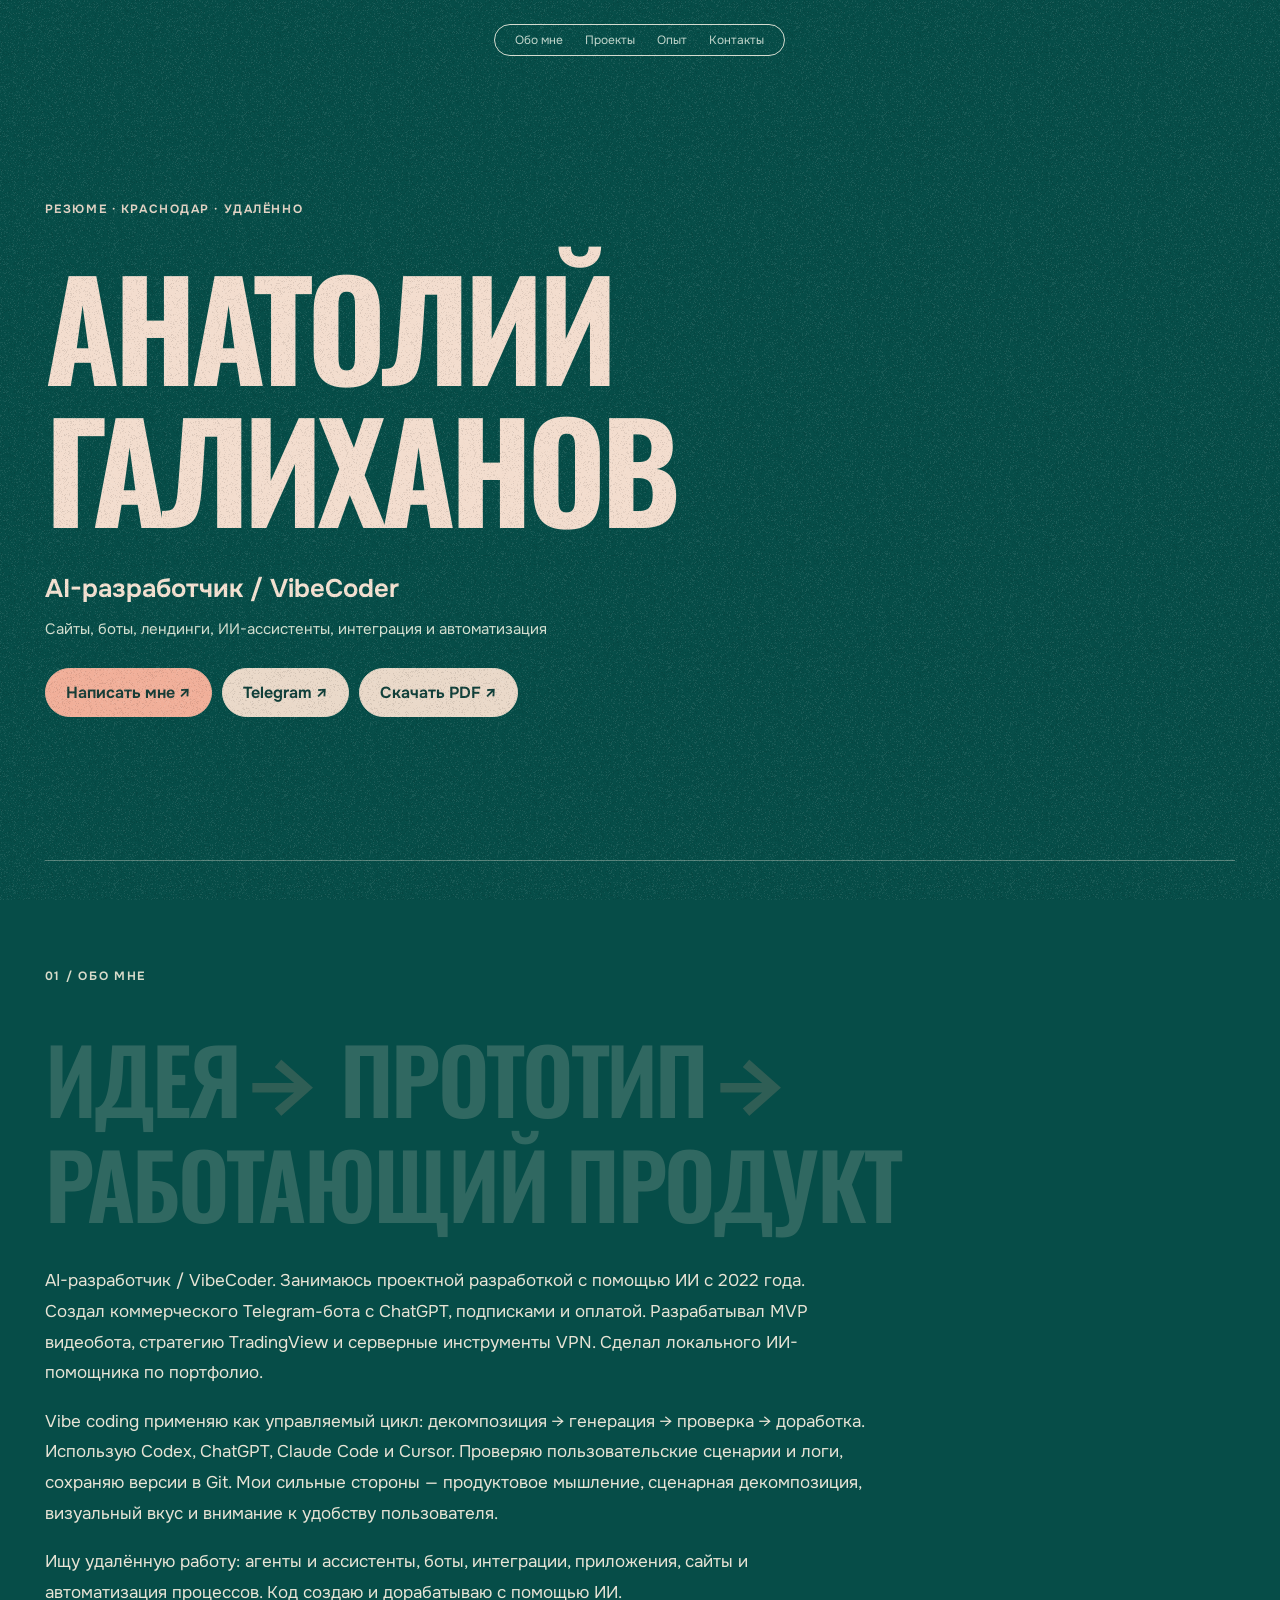
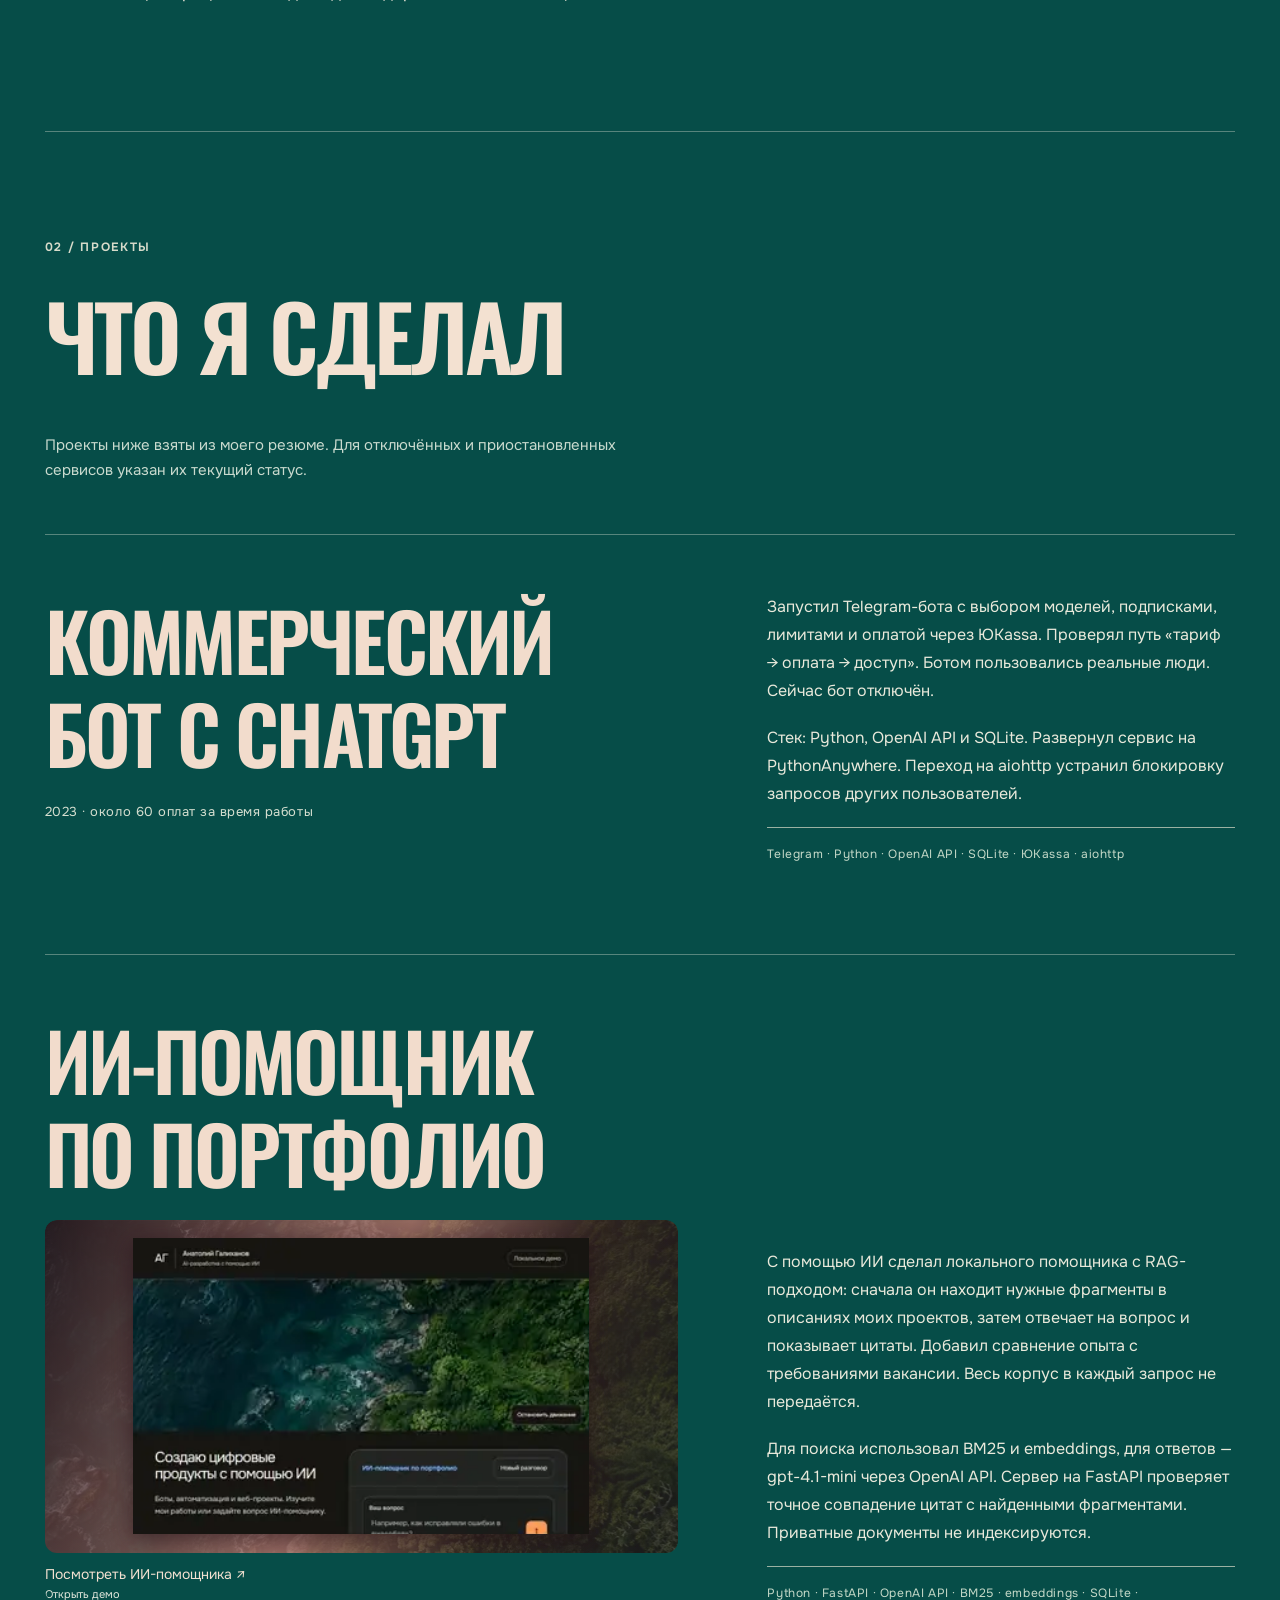
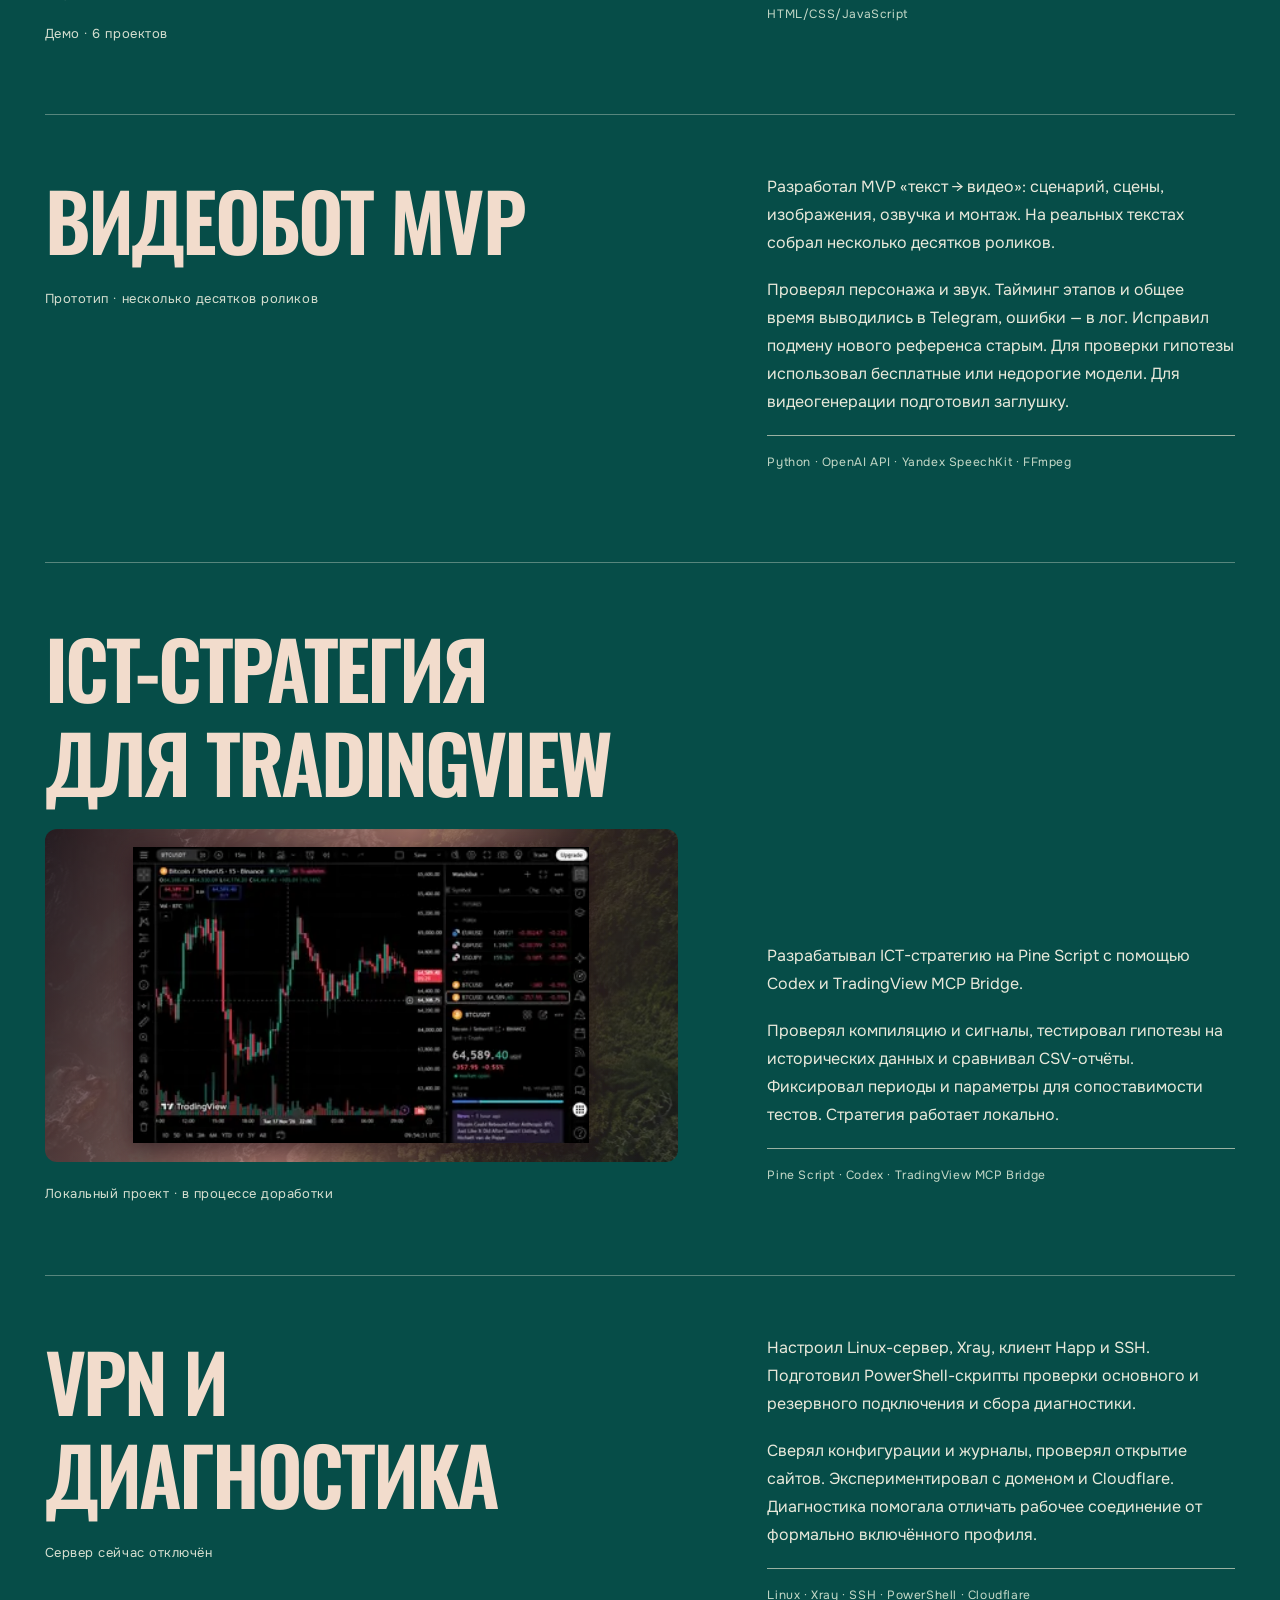
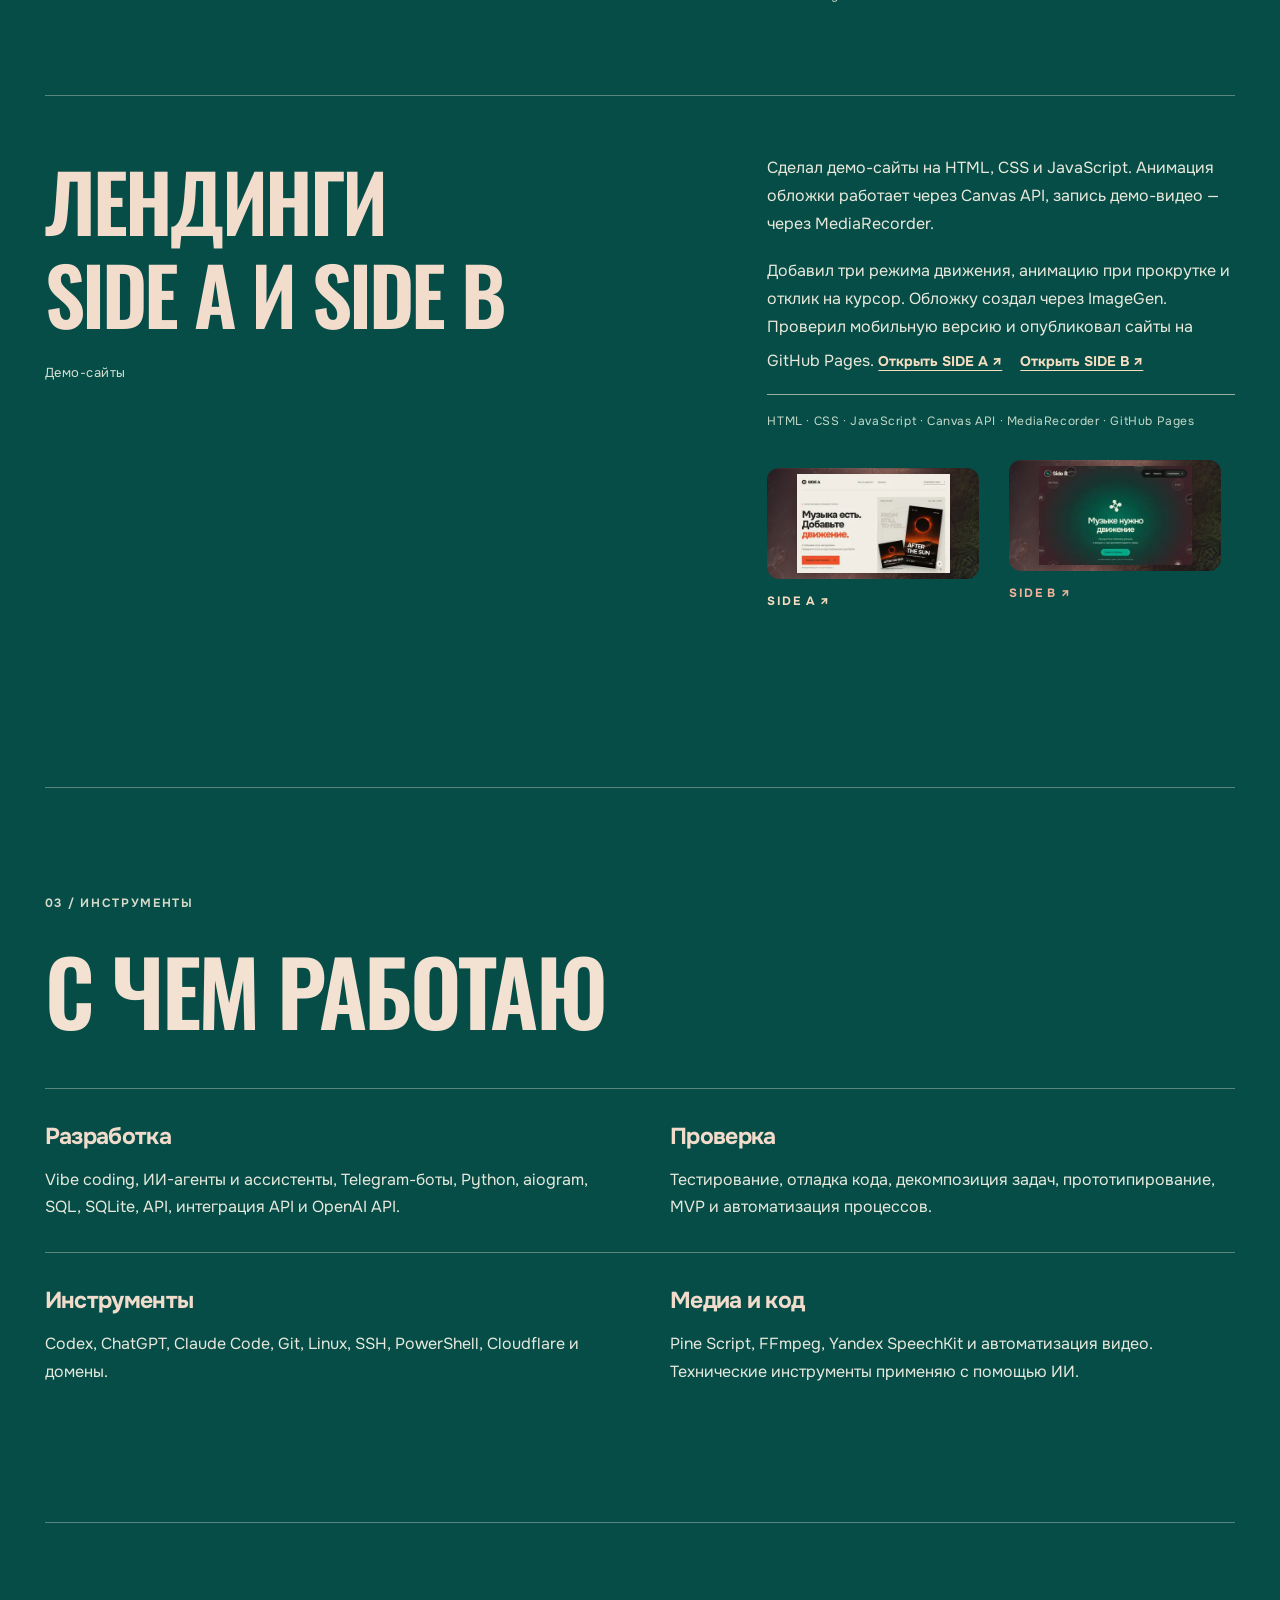
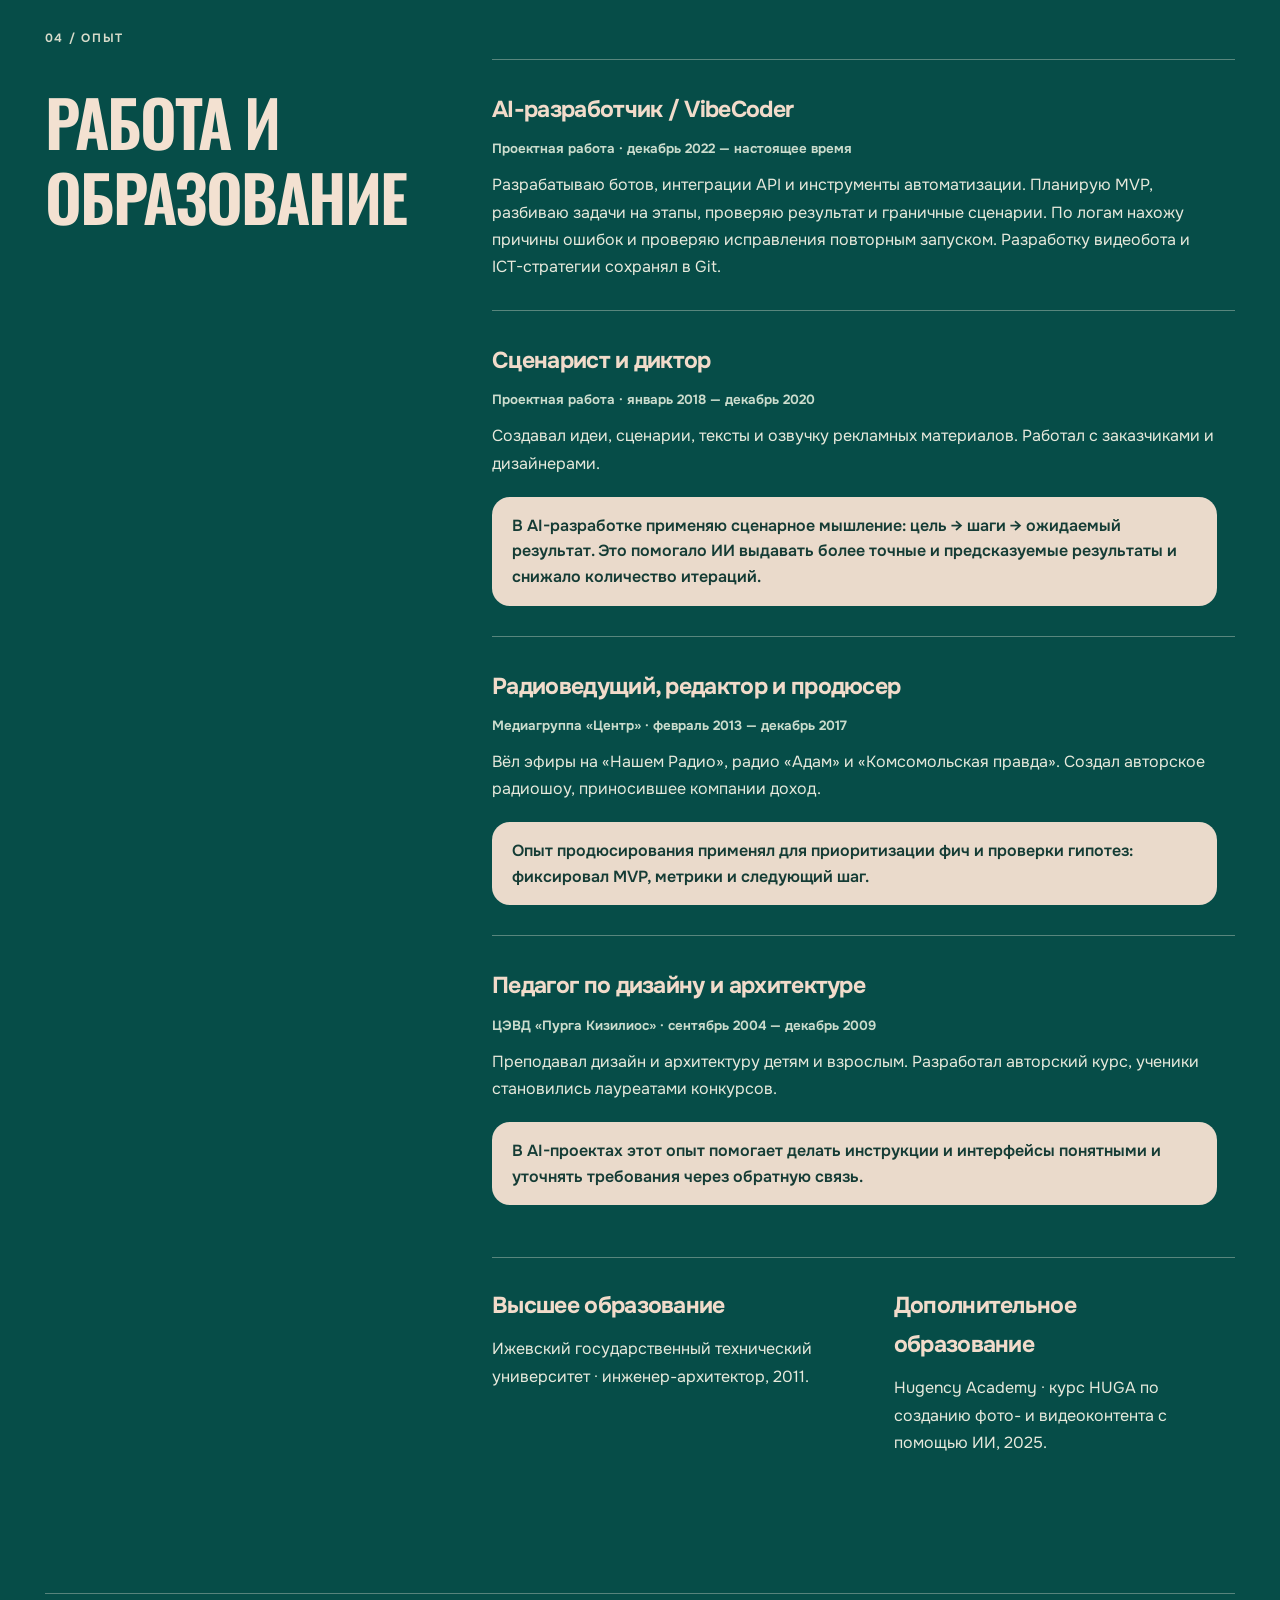
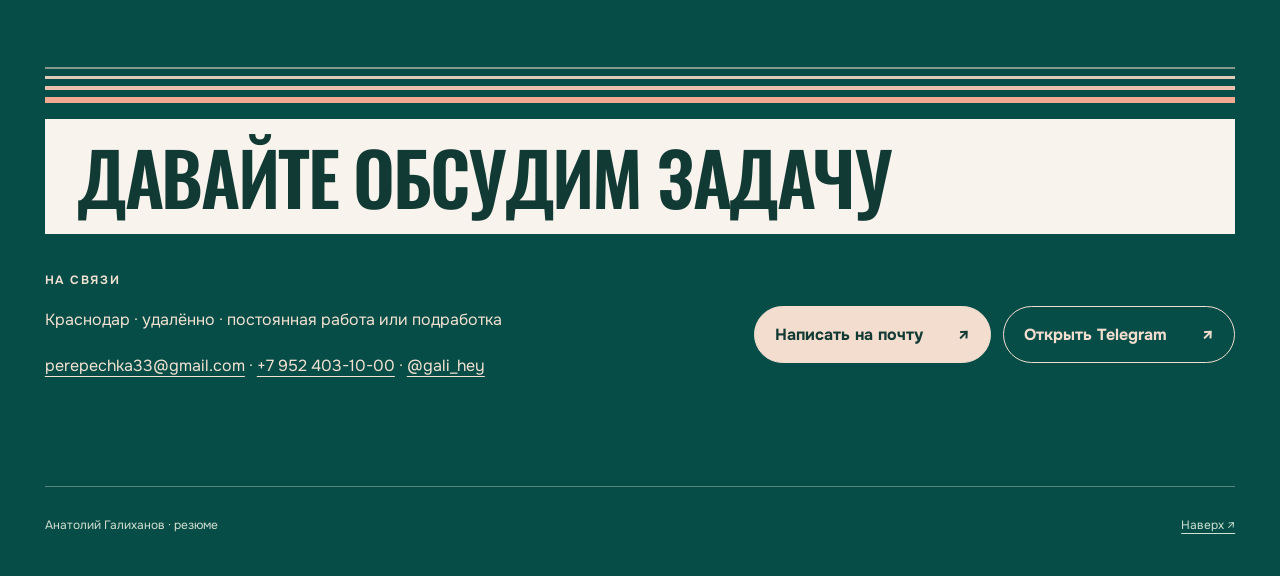
==== resume/index.html @ f6a8e9dd "Add the BTC/USDT TradingView preview to the resume" ====
<!doctype html>
<html lang="ru"><head><meta charset="utf-8"><meta name="viewport" content="width=device-width,initial-scale=1"><meta name="theme-color" content="#064d48"><meta name="description" content="Анатолий Галиханов — AI-разработчик и VibeCoder. Проекты, инструменты и опыт."><title>Анатолий Галиханов · AI-разработчик / VibeCoder</title><style>
@media screen{html{background:#064d48}}
@media screen and (min-width:701px) and (prefers-reduced-motion:no-preference){
 html[data-signature-pending] .hero .eyebrow{visibility:hidden}
}
</style>
<script>
(function(){
 const root=document.documentElement;
 if(matchMedia('(max-width:700px)').matches){
  if(!location.hash)root.dataset.heroIntro='waiting';
 }else root.setAttribute('data-signature-pending','');
 window.setTimeout(function(){
  if(root.dataset.heroIntro==='waiting')delete root.dataset.heroIntro;
  root.removeAttribute('data-signature-pending');
 },4000);
})();
</script>
<link rel="preload" href="assets/oswald-cyrillic.woff2" as="font" type="font/woff2" crossorigin>
<link rel="preload" href="assets/oswald-latin.woff2" as="font" type="font/woff2" crossorigin>
<style>@font-face{font-family:Onest;src:url('[data-uri]') format('truetype');font-weight:100 900;font-display:swap}
:root{--paper:#f5f2eb;--ink:#242823;--muted:#626960;--line:#d8dcd0;--green:#1b7356;--orange:#db4a29}
*{box-sizing:border-box}html{scroll-behavior:smooth;scroll-padding-top:28px}body{margin:0;color:var(--ink);background:var(--paper);font-family:Onest,Arial,sans-serif;font-size:17px;line-height:1.75;-webkit-font-smoothing:antialiased}a{color:var(--green);text-decoration-thickness:1px;text-underline-offset:4px}a:hover{text-decoration-thickness:2px}a:focus-visible,summary:focus-visible{outline:3px solid var(--orange);outline-offset:5px}::selection{background:#c7e5cb}.wrap{width:min(1120px,calc(100% - 80px));margin-inline:auto}.topbar{display:flex;align-items:center;justify-content:space-between;gap:24px;padding-block:25px;border-bottom:1px solid var(--line);font-size:13px}.topbar>a{font-weight:750;color:var(--ink);text-decoration:none}.topbar nav{display:flex;flex-wrap:wrap;gap:12px 24px}.topbar nav a{color:var(--muted);text-decoration:none}.topbar nav a:hover{color:var(--green)}.hero{padding-block:55px 32px}.eyebrow{font-size:12px;letter-spacing:1.3px;text-transform:uppercase;font-weight:650;color:var(--green);margin:0 0 15px}.hero h1{font-size:clamp(40px,5.5vw,68px);line-height:1.08;letter-spacing:-3px;margin:0 0 22px;font-weight:750}.hero .intro{font-size:20px;line-height:1.55;max-width:700px;margin:0 0 12px}.role{color:var(--muted);font-size:14px;margin:0}.section{padding-block:48px;border-top:1px solid var(--line)}.section-title{font-size:32px;line-height:1.2;letter-spacing:-1.1px;margin:0 0 25px;font-weight:700}.section-index{display:block;color:var(--green);letter-spacing:1.5px;font-size:11px;font-weight:650;margin-bottom:11px}.landing-section{padding-top:10px;border:0}.landing-section>.section-title{font-size:21px;margin-bottom:18px;letter-spacing:-.4px}.landing-grid{display:grid;grid-template-columns:1fr 1fr;gap:24px}.landing-card{display:block;overflow:hidden;border:1px solid #d6d7ce;border-radius:18px;background:#eee9dd;color:var(--ink);text-decoration:none;transition:transform .2s,box-shadow .2s}.landing-card:hover{transform:translateY(-4px);box-shadow:0 12px 30px #17271b12;text-decoration:none}.landing-card .card-copy{padding:26px 28px 23px}.card-tag{display:block;font-size:11px;letter-spacing:1.5px;font-weight:650;color:#984128;margin-bottom:12px}.landing-card h3{display:flex;align-items:center;justify-content:space-between;gap:12px;font-size:30px;line-height:1.25;letter-spacing:-1px;margin:0 0 12px;font-weight:750}.card-name{text-decoration:underline;text-decoration-color:#c3b3a4;text-decoration-thickness:1px;text-underline-offset:7px}.open-icon{display:grid;place-items:center;border-radius:50%;background:var(--orange);color:#fff;width:42px;height:42px;flex-shrink:0}.open-icon svg{width:21px;height:21px}.landing-card p{font-size:14px;line-height:1.6;margin:0;color:#5e625b}.landing-card img{display:block;width:100%;height:auto;aspect-ratio:16/10;object-fit:cover;object-position:center 30%;border-top:1px solid #0000000f}.landing-card.b{background:#15221c;color:#f2f1df;border-color:#304437}.landing-card.b .card-tag{color:#60d7b4}.landing-card.b p{color:#bcc9b6}.landing-card.b .open-icon{color:#102019;background:#53d6b1}.landing-card.b .card-name{text-decoration-color:#526855}.story-note{max-width:790px;margin-top:30px}.story-note p{margin:0 0 14px}.demo-note{border-left:3px solid #83aa89;padding:2px 0 2px 20px;color:var(--muted);font-size:15px}.reading{max-width:790px}.reading p{margin:0 0 18px}.research-intro{max-width:850px}.research-intro p:last-child{font-size:14px;color:var(--muted)}.app{display:grid;grid-template-columns:230px minmax(0,1fr);gap:50px;padding-top:34px;margin-top:35px;border-top:1px solid var(--line)}.app-heading{position:relative}.app-heading h3{font-size:27px;line-height:1.25;letter-spacing:-.8px;margin:0 0 12px;font-weight:700;overflow-wrap:anywhere}.rank{font-size:12px;line-height:1.6;color:var(--green);margin:0}.app-body p{margin:0 0 19px}.app-body p:has(>strong:only-child){margin-top:26px;margin-bottom:6px;font-size:14px;font-weight:650}.app-body p:first-child{margin-top:0}.app-body strong{font-weight:650}.app-body a{font-size:14px}.idea{padding:34px 38px;background:#e4eddf;border:1px solid #cfdcc8;border-radius:16px}.idea p:last-child{margin-bottom:0}.about-layout{display:grid;grid-template-columns:230px minmax(0,1fr);gap:50px}.about-label{font-size:13px;color:var(--muted);max-width:170px;margin:0}.tools-intro{max-width:790px}.tools-intro p{margin-top:0}.prompt-list{margin-top:28px;max-width:900px}.prompt-list details{border-bottom:1px solid var(--line)}.prompt-list details:first-child{border-top:1px solid var(--line)}summary{cursor:pointer;padding:20px 34px 20px 0;list-style:none;position:relative;font-weight:650;font-size:17px;line-height:1.5}summary::-webkit-details-marker{display:none}summary:after{content:'+';position:absolute;right:2px;top:16px;font-size:27px;font-weight:400}.prompt-list details[open] summary:after{content:'−'}.prompt-content{padding-bottom:25px;max-width:800px;font-size:15px}.prompt-content p{margin-top:0}.prompt-content blockquote{margin:15px 0;border-left:3px solid #84ab90;padding:4px 0 4px 20px;color:#485947}.prompt-content pre{font-family:Consolas,monospace;font-size:13px;line-height:1.7;background:#eaece5;padding:20px;white-space:pre-wrap;overflow-wrap:anywhere;border-radius:8px}.prompt-content a{overflow-wrap:anywhere}.footer{padding-block:28px 40px;border-top:1px solid var(--line);display:flex;justify-content:space-between;gap:20px;font-size:12px;color:var(--muted)}.footer p{margin:0}.skip{position:absolute;left:15px;top:10px;transform:translateY(-200%);background:var(--ink);color:#fff;padding:10px;z-index:5}.skip:focus{transform:none}
@media(max-width:850px){.wrap{width:calc(100% - 48px)}.app,.about-layout{grid-template-columns:180px minmax(0,1fr);gap:28px}.landing-card .card-copy{padding:23px 22px}.landing-card h3{font-size:25px}.open-icon{width:36px;height:36px}.hero{padding-top:38px}}
@media(max-width:620px){body{font-size:16px;line-height:1.75}.wrap{width:calc(100% - 40px)}.topbar{display:block;padding-block:19px}.topbar nav{margin-top:12px;gap:8px 18px;font-size:12px}.hero{padding-block:32px 24px}.hero h1{font-size:40px;letter-spacing:-1.8px;margin-bottom:19px}.hero .intro{font-size:18px;line-height:1.55}.role{font-size:12px}.eyebrow{font-size:10px;letter-spacing:1px}.landing-grid{grid-template-columns:1fr;gap:20px}.landing-card .card-copy{padding:23px 20px}.landing-card h3{font-size:26px}.landing-card img{aspect-ratio:16/9}.section{padding-block:36px}.landing-section{padding-top:0}.section-title{font-size:28px;letter-spacing:-.8px}.landing-section>.section-title{font-size:20px}.story-note{margin-top:25px}.demo-note{font-size:14px;padding-left:16px}.app{display:block;padding-top:27px;margin-top:28px}.app-heading h3{font-size:26px;margin-bottom:8px}.app-heading{margin-bottom:22px}.rank{font-size:12px}.app-body p:has(>strong:only-child){font-size:14px}.app-body a{font-size:14px}.about-layout{display:block}.about-label{margin-bottom:20px;max-width:none}.idea{padding:27px 22px;border-radius:12px}.idea .section-title{font-size:26px}.prompt-content{font-size:14px}.prompt-content pre{padding:16px;font-size:12px}.footer{display:block;font-size:11px}.footer p{margin-bottom:10px}}
@media(prefers-reduced-motion:reduce){html{scroll-behavior:auto}.landing-card{transition:none}.landing-card:hover{transform:none}}
.quick-links{display:none}
@media(max-width:620px){.quick-links{display:grid;grid-template-columns:1fr 1fr;gap:10px;margin-top:23px}.quick-links a{display:flex;align-items:center;justify-content:center;gap:7px;min-height:48px;padding:12px 9px;border-radius:7px;background:#ebe2d5;color:#753e28;font-size:12.5px;font-weight:700;text-decoration:none;white-space:nowrap}.quick-links a:last-child{background:#193e2d;color:#f3f2e4}.quick-links svg{width:12px;height:12px;flex-shrink:0}.landing-card h3{font-size:clamp(20px,6.6vw,26px)}}
@media print{body{background:#fff;font-size:11pt}.wrap{width:100%;max-width:none}.topbar nav,.skip,.quick-links{display:none}.hero{padding-top:25px}.hero h1{font-size:34pt}.landing-card{break-inside:avoid}.landing-card img{max-height:200px}.section{padding-block:25px}.app{display:block}.app-heading{margin-bottom:20px}.app,.reading p{orphans:3;widows:3}.footer{padding-bottom:0}a{color:inherit}.prompt-list details{display:block}}
</style><style>
html{scroll-behavior:smooth}.resume-contact{display:flex;flex-wrap:wrap;gap:10px;margin-top:28px}.resume-contact a{display:inline-flex;align-items:center;min-height:44px;padding:11px 16px;background:#20211f;color:#f5f2eb;border-radius:999px;text-decoration:none;font-weight:650}.resume-contact a:hover{background:#ee5029;color:#fff}.resume-contact a.primary{background:#ee5029;color:#fff}.project{margin-top:15px}.project-tools{font-size:12px;letter-spacing:.02em;color:#786f65}.project .app-body a{display:inline-block;margin:8px 14px 0 0;font-weight:700;color:#d74321}.resume-grid{display:grid;grid-template-columns:1fr 1fr;gap:22px}.resume-grid>div{background:#fff;border:1px solid #ded8cb;border-radius:16px;padding:24px}.resume-grid h3{margin:0 0 10px}.resume-grid p{margin:0}.timeline{display:grid;gap:12px}.timeline article{padding:20px 23px;background:#fff;border:1px solid #ded8cb;border-radius:16px}.timeline h3{margin:0 0 5px;font-size:20px}.timeline small{color:#806e60;font-weight:650}.timeline p{margin:10px 0 0}.section .reading{max-width:900px}@media(max-width:700px){.resume-grid{grid-template-columns:1fr}.resume-contact a{width:100%;justify-content:center}.project .app-heading{display:block}}

.resume-contact .contact-action{position:relative}.resume-contact button.primary{display:inline-flex;align-items:center;min-height:44px;padding:11px 16px;background:#ee5029;color:#fff;border:0;border-radius:999px;font:inherit;font-weight:650;cursor:pointer}.resume-contact button.primary:hover{background:#ca401c}.contact-popover{position:absolute;z-index:20;top:calc(100% + 12px);left:0;width:min(390px,calc(100vw - 40px));padding:20px;background:#fff;color:#20211f;border:1px solid #ded8cb;border-radius:16px;box-shadow:0 18px 40px #20211f25}.contact-popover[hidden]{display:none}.contact-email-row{display:flex;align-items:center;gap:8px;flex-wrap:wrap}.contact-email-row>span{font-size:14px;overflow-wrap:anywhere}.contact-email-row button{display:inline-flex;gap:6px;align-items:center;padding:9px 11px;border:1px solid #d8d1c5;border-radius:9px;background:#f5f2eb;color:#20211f;cursor:pointer;font:600 12px Onest,Arial,sans-serif}.contact-email-row button:hover{border-color:#ee5029}.contact-email-row svg{width:17px;height:17px}.contact-popover .copy-status{margin:12px 0 8px;color:#72685e;font-size:12px}.contact-popover .copy-status.success{color:#187b57;font-weight:700}.contact-popover .copy-status:empty{display:none}@media(max-width:700px){.resume-contact .contact-action,.resume-contact button.primary{width:100%;justify-content:center}.contact-popover{left:0}}
.timeline .experience-transfer{display:block;margin-top:14px;padding:12px 16px;background:#f8ead7;border-left:3px solid #ee5029;border-radius:0 9px 9px 0;color:#283029;font-weight:650;line-height:1.6}</style><style>
@font-face{font-family:Oswald;src:url(assets/oswald-cyrillic.woff2) format('woff2');font-weight:400 700;font-display:block;unicode-range:U+0301,U+0400-045F,U+0490-0491,U+04B0-04B1,U+2116}
@font-face{font-family:Oswald;src:url(assets/oswald-latin.woff2) format('woff2');font-weight:400 700;font-display:block;unicode-range:U+0000-00FF,U+0131,U+0152-0153,U+02BB-02BC,U+02C6,U+02DA,U+02DC,U+0304,U+0308,U+0329,U+2000-206F,U+20AC,U+2122,U+2191,U+2193,U+2212,U+2215,U+FEFF,U+FFFD}
:root{--ink:#efd8c7;--muted:#c1d5cb;--line:#8aaea2;--green:#cde2d0;--orange:#f0d8c6}
html{scroll-behavior:smooth}body{background:#064d48;color:#f3e1d1;font-family:Onest,sans-serif;font-size:16px;line-height:1.7}
body:after{content:"";position:fixed;inset:0;z-index:3;pointer-events:none;opacity:.075;background-image:url("data:image/svg+xml,%3Csvg viewBox='0 0 180 180' xmlns='http://www.w3.org/2000/svg'%3E%3Cfilter id='n'%3E%3CfeTurbulence type='fractalNoise' baseFrequency='.8' numOctaves='3' stitchTiles='stitch'/%3E%3C/filter%3E%3Crect width='100%25' height='100%25' filter='url(%23n)' opacity='.45'/%3E%3C/svg%3E")}
.wrap{max-width:none;width:calc(100% - 7vw)}.topbar{position:relative;display:flex;justify-content:center;gap:50px;padding:24px 0;border:0;z-index:5}.topbar>a{font-size:11px;letter-spacing:.16em;color:#e7d8c8}.topbar nav{display:flex;justify-content:center;gap:22px;padding:5px 20px;border:1px solid #d5dcd0;border-radius:30px;font-size:12px}.topbar a{color:#f1e2d5;text-decoration:none}.topbar a:hover{color:#c0ddc9}
.hero{min-height:min(780px,calc(100svh - 100px));display:flex;flex-direction:column;justify-content:center;padding:50px 0 75px;position:relative;overflow:hidden}.hero .eyebrow{color:#e3d4c5;font-size:12px;letter-spacing:.13em}.hero h1{font-family:Oswald,Onest,sans-serif;font-weight:700;font-size:clamp(64px,12vw,190px);line-height:.84;letter-spacing:-.045em;margin:20px 0 35px;color:#f3ddce;text-transform:uppercase;max-width:100%;overflow-wrap:normal}.hero .intro{font-size:clamp(18px,2vw,26px);font-weight:650;max-width:600px;line-height:1.2;margin:0}.hero .role{color:#d5e0d1;font-size:15px;margin-top:12px}.hero:after{content:'↓';position:absolute;right:2%;bottom:75px;display:grid;place-items:center;border:1px solid #dfd5c6;width:74px;height:74px;border-radius:50%;font-size:32px;animation:bob 3s cubic-bezier(.45,.05,.25,1) infinite alternate}
.resume-contact{margin-top:26px;gap:10px}.resume-contact a,.resume-contact button.primary{background:#ead9c9;color:#103f39;border:1px solid #ead9c9;min-height:48px;padding:10px 20px;transition:transform .4s cubic-bezier(.22,1,.36,1),background .4s cubic-bezier(.22,1,.36,1)}.resume-contact a:hover,.resume-contact button.primary:hover{background:transparent;color:#f2e3d4;transform:translateY(-3px)}.contact-popover{color:#202b24}.contact-popover .contact-email-row button{color:#202b24}
.section{padding:105px 0;border-top:1px solid #a8bcb080}.section-index{color:#d7dbca;letter-spacing:.14em;font-size:12px}.section-title{font-family:Oswald,Onest,sans-serif;font-weight:600;text-transform:uppercase;font-size:clamp(52px,7vw,105px);line-height:.95;letter-spacing:-.03em;max-width:1000px;margin:25px 0 45px}.section .reading{color:#e8e4d6;max-width:820px;font-size:17px}.section .reading p{line-height:1.8}
#projects>.reading{font-size:15px;max-width:600px;color:#c9dace;margin-bottom:50px}.project{position:relative;margin:0;padding:58px 0 70px;border-top:1px solid #9eb7aa8a;display:grid;grid-template-columns:minmax(0,1.15fr) minmax(300px,.85fr);gap:7vw;min-height:330px}.project .app-heading h3{font-family:Oswald,Onest,sans-serif;text-transform:uppercase;font-weight:600;font-size:clamp(43px,6.2vw,95px);line-height:.96;letter-spacing:-.035em;overflow-wrap:normal;color:#f2dccc;max-width:700px;text-wrap:balance}.rank{font-size:13px;color:#d6dfd0;margin-top:22px;letter-spacing:.04em}.app-body{align-self:end;max-width:600px}.app-body p{color:#e9e9db;font-size:16px;line-height:1.75}.project-tools{color:#c5d9c8!important;font-size:12px!important;letter-spacing:.05em;border-top:1px solid #9ab1a2;padding-top:16px}.project .app-body a{color:#f6ddbf;text-decoration-thickness:1px;text-underline-offset:4px}.project:nth-of-type(even) .app-heading{padding-left:8%}.project:nth-of-type(even) .app-body{padding-left:4%}.project:before{content:'✳';position:absolute;right:0;top:35px;color:#d6dfce;font-size:30px;animation:turn 18s linear infinite}.project:nth-of-type(2):before{content:'◉'}.project:nth-of-type(3):before{content:'↗'}.project:nth-of-type(4):before{content:'⌁'}
.resume-grid{display:grid;grid-template-columns:1fr 1fr;gap:0}.resume-grid>div,.timeline article{background:transparent;border:0;border-top:1px solid #9eb7aa8a;border-radius:0;padding:28px 18px 32px 0;box-shadow:none}.resume-grid>div:nth-child(2n){padding-left:30px}.resume-grid h3,.timeline h3{font-size:23px;color:#f1dbca;letter-spacing:-.03em}.resume-grid p,.timeline p{color:#e7e9dc;max-width:70ch}.timeline small{color:#cbdccd}.timeline .experience-transfer{background:#e2d5c2;color:#153c35;border:0;border-radius:0;padding:16px 20px;margin-top:20px;font-weight:600}.timeline{gap:0}.timeline article{padding-block:30px}.contact-popover .copy-status{color:#294c38}.footer{border-top:1px solid #9eb7aa8a;color:#d4dfd0}#contacts a{color:#f6e1cc;text-underline-offset:5px}
a:focus-visible,button:focus-visible{outline:3px solid #f5d1b4;outline-offset:5px}.project,.section-title{transition:opacity .9s cubic-bezier(.22,1,.36,1),transform .9s cubic-bezier(.22,1,.36,1)}.motion-ready .reveal{opacity:.01;transform:translateY(36px)}.motion-ready .reveal.is-visible{opacity:1;transform:none}
@keyframes bob{from{transform:translateY(0)}to{transform:translateY(12px)}}@keyframes turn{to{transform:rotate(360deg)}}
@media(max-width:700px){.wrap{width:calc(100% - 36px)}.topbar{display:flex;flex-wrap:wrap;justify-content:center;gap:12px;padding:18px 0}.topbar nav{margin:0;gap:13px;padding:6px 12px;font-size:11px}.hero{min-height:610px;padding:60px 0 85px}.hero h1{font-size:clamp(51px,12vw,83px);line-height:.95;letter-spacing:-.035em}.hero:after{bottom:25px;width:47px;height:47px;font-size:24px}.hero .role{font-size:14px}.resume-contact .contact-action,.resume-contact button.primary{width:auto}.resume-contact a{width:auto}.section{padding:72px 0}.section-title{font-size:clamp(40px,11vw,64px)}.section .reading{font-size:16px}.project{display:block;min-height:0;padding:40px 0 48px}.project:nth-of-type(even) .app-heading,.project:nth-of-type(even) .app-body{padding:0}.project .app-heading{margin:0 35px 28px 0}.project .app-heading h3{font-size:clamp(38px,9vw,58px)}.project:before{top:24px;font-size:23px}.resume-grid{grid-template-columns:1fr}.resume-grid>div:nth-child(2n){padding-left:0}.resume-grid>div,.timeline article{padding:24px 0}.timeline .experience-transfer{padding:15px}}
@media(prefers-reduced-motion:reduce){html{scroll-behavior:auto}*,*:before,*:after{animation-duration:.001ms!important;animation-iteration-count:1!important;transition-duration:.001ms!important}.motion-ready .reveal{opacity:1;transform:none}}
@media print{body{background:#fff;color:#111}.topbar,.resume-contact,.hero:after,body:after{display:none}.section{padding:20px 0}.section-title,.hero h1,.project .app-heading h3,.app-body p,.section .reading,.resume-grid p,.timeline p{color:#111}.project{display:block;min-height:0;break-inside:avoid}.project:before{display:none}}
.hero{overflow:visible}.hero h1{line-height:1.05}.project:before{content:"◆"}.project:nth-of-type(2):before{content:"◉"}.project:nth-of-type(3):before{content:"↗"}.project:nth-of-type(4):before{content:"⌁"}@media(max-width:700px){.hero h1{line-height:1.08}.contact-popover{width:min(390px,calc(100vw - 36px))}}</style><style id="motion-v2-styles">
:root{--accent:#efaa91}.topbar{align-items:center}.topbar nav a:hover,.project .app-body a:hover{color:#ffb59b}
.hero h1,.hero .intro{animation:hero-in .9s cubic-bezier(.22,1,.36,1) both}.hero .resume-contact>.contact-action,.hero .resume-contact>a{animation:hero-in .75s cubic-bezier(.22,1,.36,1) both}.hero .resume-contact>.contact-action{animation-delay:.35s}.hero .resume-contact>a:nth-child(2){animation-delay:.52s}.hero .resume-contact>a:nth-child(3){animation-delay:.69s}@keyframes hero-in{from{opacity:0;transform:translateY(18px)}to{opacity:1;transform:translateY(0)}}
.hero .resume-contact button.primary{background:#f1af99;color:#173d37;border-color:#f1af99}.hero .resume-contact button.primary:hover{background:#ffe0ce;color:#173d37}
.portfolio-previews{display:grid;grid-template-columns:1.12fr .88fr;align-items:start;gap:clamp(14px,2vw,28px);margin:75px 0}.portfolio-previews a{display:block;color:#f3e1d1;text-decoration:none;transition:transform .65s cubic-bezier(.22,1,.36,1)}.portfolio-previews a:nth-child(2){margin-top:12%}.portfolio-previews a:hover{transform:translateY(-7px)}.portfolio-previews img{width:100%;height:auto;display:block;border-radius:5px}.portfolio-previews span{display:block;margin-top:12px;letter-spacing:.12em;font-size:12px;font-weight:700}.portfolio-previews a:nth-child(2) span{color:#f2b29b}
.timeline .experience-transfer{border-radius:18px;background:#eadacb;transition:transform .55s cubic-bezier(.22,1,.36,1),background .55s cubic-bezier(.22,1,.36,1),box-shadow .55s cubic-bezier(.22,1,.36,1)}@media(hover:hover){.timeline article:hover .experience-transfer{transform:translateX(8px);background:#f1b29b;box-shadow:0 12px 30px #002e2924}}
#experience{display:grid;grid-template-columns:minmax(230px,.65fr) minmax(0,1.35fr);column-gap:7vw;align-items:start}#experience>.section-index{grid-column:1/-1}#experience>.section-title{position:sticky;top:40px;grid-column:1;grid-row:2/4;font-size:clamp(50px,5vw,80px)}#experience>.timeline,#experience>.resume-grid{grid-column:2}
#contacts .idea{padding:clamp(30px,7vw,100px);background:#efaa91;border:0;border-radius:28px;color:#123a34;position:relative;overflow:hidden}#contacts .idea:after{content:'↗';position:absolute;right:5%;top:3%;font-size:clamp(80px,15vw,210px);line-height:1;color:#173e3520;pointer-events:none}#contacts .section-index,#contacts .section-title,#contacts .reading,#contacts .reading a{color:#123a34}#contacts .section-title{max-width:850px;position:relative;z-index:1}#contacts .reading{font-size:16px}#contacts .reading a{overflow-wrap:anywhere}.final-actions{display:flex;flex-wrap:wrap;gap:12px;margin-top:35px;position:relative;z-index:1}.final-actions a{display:inline-flex;gap:35px;align-items:center;justify-content:space-between;padding:14px 20px;background:#123e37;color:#f8e8d7!important;border:1px solid #123e37;border-radius:99px;text-decoration:none;font-weight:700;transition:transform .45s cubic-bezier(.22,1,.36,1),background .45s cubic-bezier(.22,1,.36,1)}.final-actions a:hover{transform:translateY(-3px);background:#225b50}
.portfolio-previews a:focus-visible,.final-actions a:focus-visible{outline:3px solid #173e35;outline-offset:5px}
@media(max-width:700px){.portfolio-previews{grid-template-columns:1fr;gap:30px;margin:45px 0}.portfolio-previews a:nth-child(2){margin-top:0}#experience{display:block}#experience>.section-title{position:static}#contacts .idea{padding:34px 24px;border-radius:20px}#contacts .idea:after{font-size:90px}.final-actions a{width:100%}.hero .resume-contact>.contact-action,.hero .resume-contact>a{animation-duration:.6s}}
@media(prefers-reduced-motion:reduce){.hero h1,.hero .intro,.hero .resume-contact>*{animation:none!important}.timeline .experience-transfer,.portfolio-previews a,.final-actions a{transition:none!important}.timeline article:hover .experience-transfer,.portfolio-previews a:hover,.final-actions a:hover{transform:none!important}}
@media print{#contacts .idea{background:#fff;color:#111;border:1px solid #999}#contacts .section-index,#contacts .section-title,#contacts .reading,#contacts .reading a{color:#111}.final-actions{display:none}.portfolio-previews{display:none}#experience{display:block}#experience>.section-title{position:static}}
</style><style id="type-cursor-fix">
.hero h1{font-size:clamp(60px,10.6vw,165px)}
.section-title{line-height:1.17}.project .app-heading h3{line-height:1.18}
.flow-arrow{display:inline-block;color:#efaa91;transition:transform .65s cubic-bezier(.22,1,.36,1),opacity .65s cubic-bezier(.22,1,.36,1)}
.motion-ready .reveal .flow-arrow{opacity:.25;transform:translateX(-.2em)}.motion-ready .reveal.is-visible .flow-arrow{opacity:1;transform:translateX(0)}.flow-arrow:nth-of-type(2){transition-delay:.15s}
@media(hover:hover) and (pointer:fine){.section-title,.project .app-heading h3{transition:color .3s cubic-bezier(.22,1,.36,1),text-shadow .3s cubic-bezier(.22,1,.36,1),opacity .9s cubic-bezier(.22,1,.36,1),transform .9s cubic-bezier(.22,1,.36,1)}.section-title:hover,.project .app-heading h3:hover{color:#ffb398;text-shadow:0 0 24px #f1987370}.cursor-orb{position:fixed;z-index:8;left:0;top:0;width:13px;height:13px;margin:-6.5px 0 0 -6.5px;border-radius:50%;background:#f3b49b;pointer-events:none;opacity:0;transition:opacity .25s cubic-bezier(.22,1,.36,1);mix-blend-mode:normal}.cursor-orb.is-active{opacity:1}}
@media(max-width:700px){.hero h1{font-size:clamp(48px,10.8vw,75px)}.section-title,.project .app-heading h3{line-height:1.22}}
@media(prefers-reduced-motion:reduce){.cursor-orb{display:none!important}.flow-arrow{transition:none!important;opacity:1!important;transform:none!important}}
</style><style id="scroll-title-motion">
.cursor-orb{background:#fff}
.hero-title-motion{display:inline-block;transform-origin:50% 0;transform:scaleY(var(--title-scale,1));opacity:var(--title-opacity,1)}
@media(prefers-reduced-motion:reduce){.hero-title-motion{transform:none!important;opacity:1!important}}
</style><style id="scroll-story-style">
.hero .intro{position:relative}.resume-scroll-word{position:absolute;bottom:calc(100% + 7px);left:0;color:#efaa91;font-family:Oswald,Onest,sans-serif;text-transform:uppercase;font-size:clamp(22px,3vw,42px);line-height:1;letter-spacing:.01em;opacity:var(--resume-opacity,0);transform:translateY(var(--resume-y,8px));pointer-events:none}
.scroll-flow .flow-part{display:inline-block;opacity:1;transform:none}.scroll-story-active .scroll-flow .flow-part{opacity:var(--flow-opacity,1);transform:translateY(var(--flow-y,0px))}.scroll-story-active .scroll-flow .flow-arrow{transition:none;transform:translate(var(--flow-x,0px),var(--flow-y,0px));opacity:var(--flow-opacity,1)}
@media(prefers-reduced-motion:reduce){.resume-scroll-word{display:none}.scroll-story-active .scroll-flow .flow-part{opacity:1!important;transform:none!important}}
</style><style id="local-preview-fix">
.resume-scroll-word{bottom:calc(100% + var(--resume-gap,7px))}.hero:after{display:none}.hero-scroll-link{position:absolute;right:2%;bottom:75px;display:grid;place-items:center;border:1px solid #dfd5c6;width:74px;height:74px;border-radius:50%;font-size:32px;color:#f3e1d1;text-decoration:none;transition:background .25s,color .25s;animation:bob 3s cubic-bezier(.45,.05,.25,1) infinite alternate}.hero-scroll-link:hover{background:#f2dfce;color:#064d48}
.portfolio-previews{grid-template-columns:1fr 1fr;gap:16px;margin:28px 0 0}.portfolio-previews a:nth-child(2){margin-top:0}.portfolio-previews img{width:100%;height:auto}.portfolio-previews span{font-size:12px}
.rag-preview{display:block;position:relative;width:100%;margin:25px 0 0!important;overflow:hidden;border-radius:12px;text-decoration:none!important;opacity:.76;transition:opacity .45s cubic-bezier(.22,1,.36,1),transform .45s cubic-bezier(.22,1,.36,1)}.rag-preview img{display:block;width:100%;height:auto;transition:transform .6s cubic-bezier(.22,1,.36,1)}.rag-preview-label{position:absolute;inset:auto 0 0;padding:30px 18px 16px;background:linear-gradient(transparent,#102621ed);color:#fff;font-size:14px}.rag-preview-label small{display:block;color:#e2e7dc;font-size:11px;margin-top:3px}.project:hover .rag-preview,.rag-preview:focus-visible,.rag-preview:hover{opacity:1}.rag-preview:hover img{transform:scale(1.035)}.rag-preview:focus-visible,.hero-scroll-link:focus-visible{outline:3px solid #f4c5ae;outline-offset:4px}
@media(max-width:700px){.hero-scroll-link{bottom:25px;width:47px;height:47px;font-size:24px}.portfolio-previews{grid-template-columns:1fr;gap:22px}.rag-preview{opacity:1}}
@media(prefers-reduced-motion:reduce){.hero-scroll-link{animation:none}.rag-preview,.rag-preview img{transition:none}.rag-preview:hover img{transform:none}}
@media print{.hero-scroll-link,.rag-preview{display:none}}
</style><style>@media(hover:hover) and (pointer:fine){.rag-preview img{opacity:.08;transition:opacity .45s cubic-bezier(.22,1,.36,1),transform .6s cubic-bezier(.22,1,.36,1)}.project:hover .rag-preview img,.rag-preview:focus-visible img{opacity:1}}@media(prefers-reduced-motion:reduce){.rag-preview img{transition:none!important}}</style><style id="mobile-motion-refinement">
.rag-heading-link{display:inline-flex;align-items:center;gap:12px;margin:4px 0 10px;padding:10px 16px;border:1px solid #efaa91;border-radius:999px;color:#f7d4c2;text-decoration:none;font-size:14px;font-weight:700;line-height:1.3;transition:background .2s cubic-bezier(.22,1,.36,1),color .2s cubic-bezier(.22,1,.36,1),transform .2s cubic-bezier(.22,1,.36,1)}.rag-heading-link:hover{background:#efaa91;color:#103f39}.rag-heading-link:focus-visible{outline:3px solid #f4c5ae;outline-offset:4px}.rag-heading-link:active,.resume-contact a:active,.resume-contact button.primary:active,.final-actions a:active,.portfolio-previews a:active,.rag-preview:active{transform:scale(.98)}
@media(max-width:700px){.rag-heading-link{min-height:48px;max-width:100%;font-size:14px}.motion-ready .project.reveal,.motion-ready .section-title.reveal{opacity:1;transform:none}.scroll-story-active .scroll-flow .flow-part:not(.flow-arrow){opacity:1!important;transform:none!important}.scroll-story-active .scroll-flow .flow-arrow{opacity:1!important}.rag-preview,.rag-preview img{opacity:1!important}.rag-preview{min-height:48px}.portfolio-previews a{min-height:48px}.resume-contact a,.resume-contact button.primary,.final-actions a{min-height:48px}.project,.section-title{transition-duration:.35s}}
@media(prefers-reduced-motion:reduce){.rag-heading-link,.resume-contact a,.resume-contact button.primary,.final-actions a,.portfolio-previews a,.rag-preview{transition:none!important}.rag-heading-link:active,.resume-contact a:active,.resume-contact button.primary:active,.final-actions a:active,.portfolio-previews a:active,.rag-preview:active{transform:none!important}}
</style><style id="rag-preview-heading-layout">
.project::before,#contacts .idea::after{content:none!important;display:none!important}
.app-heading .rag-preview{display:block;max-width:100%;margin:20px 0 16px!important;opacity:1}
.app-heading .rag-preview img{opacity:1!important}
@media(hover:hover) and (pointer:fine){.app-heading .rag-preview:hover img{transform:scale(1.035)}}
@media(prefers-reduced-motion:reduce){.app-heading .rag-preview:hover img{transform:none}}
</style><style id="landing-preview-alignment">
@media(min-width:701px){
.portfolio-previews{align-items:start;grid-template-columns:repeat(2,minmax(0,1fr))}
.portfolio-previews a,.portfolio-previews a:nth-child(2){display:grid;grid-template-rows:auto auto;align-content:start;margin-top:0}
.portfolio-previews img{display:block;width:100%;height:auto;aspect-ratio:1.425;object-fit:contain;object-position:center;background:#102e2b;border-radius:5px}
.portfolio-previews span{margin-top:12px}
}
</style><style id="scroll-motion-restoration">
html.motion-ready.scroll-story-active .scroll-flow.reveal .flow-part,html.motion-ready.scroll-story-active .scroll-flow.reveal.is-visible .flow-part{opacity:var(--flow-opacity,1);transform:translateY(var(--flow-y,0px));transition:none}
html.motion-ready.scroll-story-active .scroll-flow.reveal .flow-arrow,html.motion-ready.scroll-story-active .scroll-flow.reveal.is-visible .flow-arrow{opacity:var(--flow-opacity,1);transform:translate(var(--flow-x,0px),var(--flow-y,0px));transition:none}
@media(max-width:700px){html.motion-ready.scroll-story-active .scroll-flow.reveal .flow-part,html.motion-ready.scroll-story-active .scroll-flow.reveal.is-visible .flow-part{opacity:var(--flow-opacity,1)!important;transform:translateY(var(--flow-y,0px))!important}html.motion-ready.scroll-story-active .scroll-flow.reveal .flow-arrow,html.motion-ready.scroll-story-active .scroll-flow.reveal.is-visible .flow-arrow{opacity:var(--flow-opacity,1)!important;transform:translate(var(--flow-x,0px),var(--flow-y,0px))!important}.motion-ready .project.reveal{opacity:.68;transform:translateY(18px);transition:opacity .55s cubic-bezier(.22,1,.36,1),transform .55s cubic-bezier(.22,1,.36,1)}.motion-ready .project.reveal.is-visible{opacity:1;transform:none}}
@media(prefers-reduced-motion:reduce){html.motion-ready.scroll-story-active .scroll-flow .flow-part,.motion-ready .project.reveal{opacity:1!important;transform:none!important;transition:none!important}}
</style><style id="mobile-project-container">@media(max-width:900px),(hover:none) and (pointer:coarse){html.motion-ready #projects .project.reveal{opacity:1!important;transform:none!important;transition:none!important}}</style><style id="mobile-heading-focus">
@media(max-width:900px),(hover:none) and (pointer:coarse){
 .scroll-flow{display:flex;flex-direction:column;align-items:flex-start;gap:20px}
 .scroll-flow .flow-part{display:block;max-width:100%;transform-origin:left top}
 .scroll-flow .flow-arrow{font-size:.75em;line-height:1;margin:0 0 0 5px}
 #projects h3,.section-title{transform-origin:left bottom}
}
</style><style id="mobile-reference-intro">
.intro-replay{display:none}
@media (max-width:700px){
 .hero .intro-replay:not([hidden]){display:block;align-self:flex-start;min-height:44px;margin-top:10px;padding:0;border:0;background:none;color:inherit;font:inherit;font-size:.82rem;text-decoration:underline;text-underline-offset:.25em;cursor:pointer}
 html[data-hero-intro] .hero h1,html[data-hero-intro] .hero .intro,html[data-hero-intro] .hero .eyebrow,html[data-hero-intro] .hero .resume-contact,html[data-hero-intro] .hero .resume-contact>*{animation:none!important}
 html[data-hero-intro="waiting"] .hero h1,html[data-hero-intro="waiting"] .hero .intro,html[data-hero-intro="waiting"] .hero .eyebrow,html[data-hero-intro="waiting"] .hero .role,html[data-hero-intro="waiting"] .hero .resume-contact,html[data-hero-intro="waiting"] .topbar{opacity:0}
 html[data-hero-intro="running"] .hero h1{transform-origin:center center;animation:mobile-name-spring 1.8s both!important}
 html[data-hero-intro="running"] .intro-letter{animation:mobile-intro-fade 160ms ease-out var(--letter-delay) both}
 html[data-hero-intro="running"] .topbar{animation:mobile-intro-fade 660ms ease-out 240ms both!important}
 html[data-hero-intro="running"] .hero .role{animation:mobile-intro-fade 720ms ease-out 480ms both!important}
 html[data-hero-intro="running"] .hero .resume-contact>*{animation:mobile-intro-fade 680ms cubic-bezier(.42,0,.3,1) 510ms both!important}
 html[data-hero-intro="running"] .hero .resume-contact>:nth-child(2){animation-delay:580ms!important}
 html[data-hero-intro="running"] .hero .resume-contact>:nth-child(3){animation-delay:650ms!important}
 html[data-hero-intro="waiting"] .intro-replay,html[data-hero-intro="running"] .intro-replay{visibility:hidden}
 html[data-hero-intro="done"] .intro-replay{animation:mobile-intro-fade 400ms ease-out both}
}
@keyframes mobile-name-spring{
 0%{opacity:0;transform:scaleY(.04);animation-timing-function:cubic-bezier(.35,.05,.31,1)}
 40%{opacity:.58;transform:scaleY(.65);animation-timing-function:cubic-bezier(.3,.2,.42,1)}
 73%{opacity:.94;transform:scaleY(1.045);animation-timing-function:ease-in-out}
 89%{opacity:1;transform:scaleY(.988);animation-timing-function:ease-out}
 100%{opacity:1;transform:scaleY(1)}
}
@keyframes mobile-name-gentle{from{opacity:0;transform:scaleY(.45)}to{opacity:1;transform:scaleY(1)}}
@keyframes mobile-intro-fade{from{opacity:0}to{opacity:1}}
@media(max-width:700px) and (prefers-reduced-motion:reduce){
 html[data-hero-intro="running"] .hero h1{animation-name:mobile-name-gentle!important;animation-timing-function:ease-out!important}
 html[data-hero-intro="running"][data-hero-replay] .hero h1{animation-name:mobile-name-spring!important}
 html[data-hero-intro="running"] .hero .role,html[data-hero-intro="running"] .hero .resume-contact>*{animation-name:mobile-intro-fade!important}
 html[data-hero-intro="running"] .intro-letter{animation-duration:160ms!important}
}
@media print{.intro-replay{display:none!important}}
@media screen and (min-width:701px) and (prefers-reduced-motion:no-preference){
 .hero .eyebrow .intro-letter{animation:mobile-intro-fade 160ms ease-out var(--letter-delay) both}
}
</style><style id="mobile-editorial-finish">
@media screen and (max-width:700px){
 .hero h1{font-size:clamp(52.8px,11.88vw,82.5px)}
 .hero-title-motion{display:block;width:100%}
 .hero-title-motion>br{display:none}
 .fitted-line{display:block;width:100%;overflow:clip;overflow-clip-margin:.14em}
 .fitted-line>span{display:inline-block;white-space:nowrap;transform-origin:left center;transform:scaleX(var(--line-fit,1))}
 .fitted-line:not([style])>span{white-space:normal}
 .project .app-heading{margin-right:0}
 .project .app-heading h3{font-size:clamp(40px,13vw,74px);line-height:1.06;max-width:none;text-wrap:initial}
 #experience>.section-title,.section-title{max-width:none}
 .section,.project,.project-tools,.footer,.topbar{border-top-width:2px}
 .section,.project,.footer{border-top-color:#dccaba90}
 .topbar{border-bottom-width:2px}
 #contacts .idea{display:flex;flex-direction:column;padding:0;overflow:visible;background:none;color:#f3e1d1}
 #contacts .contact-band{order:-2;position:relative;margin:0 0 28px;padding:14px 16px;background:#f3ddce;color:#123a34}
 #contacts .contact-band::before{content:"";display:block;height:27px;position:absolute;inset:auto 0 calc(100% + 8px);background:linear-gradient(to bottom,#d9c6b7a0 0 2px,transparent 2px 8px,#e5ccbc 8px 11px,transparent 11px 17px,#efaa91 17px 22px,transparent 22px)}
 #contacts .section-title{margin:0;font-size:clamp(27px,8vw,49px);line-height:1.05;letter-spacing:-.035em;color:inherit;text-shadow:none}
 #contacts .section-index,#contacts .reading,#contacts .reading a{color:#f3e1d1}
 #contacts .reading p:first-child{margin-top:4px}
 #contacts .final-actions{margin-top:24px}
 #contacts .final-actions a{background:#f3ddce;border-color:#f3ddce;color:#123a34!important}
 #contacts .final-actions a:last-child{background:transparent;color:#f3ddce!important}
 #contacts .final-actions a:focus-visible{outline-color:#efaa91}
}
</style><style id="film-grain-styles">
.film-grain{display:none}
@media screen{
 body::after{display:none}
 .film-grain{display:block;position:fixed;inset:0;z-index:3;pointer-events:none;opacity:.37}
 .film-grain > span{position:absolute;inset:0;background-size:128px 128px;opacity:.79;animation:grain-shimmer var(--period) ease-in-out var(--phase) infinite}
 .film-grain > span:nth-child(1){background-image:url([data-uri]);--period:1.61s;--phase:-0.36s}
 .film-grain > span:nth-child(2){background-image:url([data-uri]);--period:2.13s;--phase:-1.47s}
 .film-grain > span:nth-child(3){background-image:url([data-uri]);--period:2.71s;--phase:-0.64s}
 .film-grain > span:nth-child(4){background-image:url([data-uri]);--period:3.31s;--phase:-2.76s}
}
@media screen and (max-width:700px){.film-grain{opacity:.46}}
@keyframes grain-shimmer{
 0%,100%{opacity:.72}
 19%{opacity:.04}
 39%{opacity:1}
 58%{opacity:.16}
 76%{opacity:.95}
}
@media screen and (prefers-reduced-motion:reduce){
 .film-grain > span{
  animation-duration:calc(var(--period) * 1.45)!important;
  animation-iteration-count:infinite!important;
 }
}

</style><style id="mobile-phrase-motion">
@media screen and (max-width:700px){
 .phrase-word{display:inline-block;transform:skewX(var(--phrase-tilt,0deg));transform-origin:center bottom}
 #experience .timeline article .experience-transfer{
  background-color:var(--experience-tone,#eadacb);
  transform:none;
  box-shadow:none;
  transition:none;
 }
}
</style><style id="project-motion-previews">
.project-stage{
 display:grid;place-items:center;aspect-ratio:1.9;overflow:hidden;border-radius:12px;
 background:#402c2e;
 background-image:linear-gradient(112deg,#301b20bd,#bc8075c9 48%,#422a29ad 73%,#231e21a6),url(assets/project-stage.webp);
 background-size:cover;background-position:center,70% 52%;
}
.project-screen{position:relative;width:72%;aspect-ratio:1000/650;overflow:hidden;background:#142e2a;box-shadow:0 5px 22px #210d14a6;pointer-events:none}
.project-stage .project-screen .project-poster,.project-screen .project-motion{
 position:absolute;inset:0;display:block;width:100%;height:100%;border-radius:0;object-fit:cover;transform:none;
}
.project-screen .project-motion{opacity:0;transition:opacity .18s ease-out;pointer-events:none}
.project-screen .project-motion.is-playing{opacity:1}
.app-heading .rag-preview .rag-preview-label{position:static;display:block;background:none;padding:12px 0 0;color:#f3e1d1;line-height:1.35}
 .project-frames{position:absolute;inset:0;opacity:0}
 .project-frames.is-ready{opacity:1}
 .project-frames > i{position:absolute;inset:0;background-image:var(--preview-sheet);background-size:1000% 1000%;background-repeat:no-repeat}
 @media screen and (min-width:701px){
  #contacts{padding-top:125px}
  #contacts .idea{display:flex;flex-wrap:wrap;align-items:flex-start;gap:0 5%;padding:0;overflow:visible;background:none;color:#f3e1d1}
  #contacts .contact-band{order:-1;position:relative;flex:0 0 100%;margin-bottom:36px;padding:20px 32px;background:#f3ddce;color:#123a34}
  #contacts .contact-band::before{content:"";position:absolute;inset:auto 0 calc(100% + 12px);height:40px;background:linear-gradient(to bottom,#d9c6b79e 0 2px,transparent 2px 9px,#e2cbba 9px 12px,transparent 12px 19px,#e9c0ac 19px 23px,transparent 23px 30px,#efaa91 30px 36px,transparent 36px)}
  #contacts .section-title{max-width:none;margin:0;font-size:clamp(42px,5.7vw,86px);line-height:1.03;color:inherit;text-shadow:none}
  #contacts .section-index{flex:0 0 100%;color:#f3e1d1}
  #contacts .reading{flex:1 1 340px;color:#f3e1d1}
  #contacts .reading a{color:inherit}
  #contacts .reading p:first-child{margin-top:4px}
  #contacts .final-actions{flex:0 1 auto;margin-top:4px}
  #contacts .final-actions a{background:#f3ddce;border-color:#f3ddce;color:#123a34!important}
  #contacts .final-actions a:last-child{background:transparent;color:#f3ddce!important}
  #contacts .final-actions a:focus-visible{outline-color:#efaa91}
 }
</style><style id="release-accessibility">
@media screen{
 :is(a,button):focus-visible{outline:2px solid #f3c2ac;outline-offset:4px}
 .contact-popover button:focus-visible{outline-color:#164b42}
 .project-screen .project-poster,.project-screen .project-motion{object-fit:contain}
}
@media screen and (max-width:700px){
 .topbar nav{column-gap:9px;padding-block:0}
 .topbar nav a{display:inline-flex;align-items:center;justify-content:center;min-height:44px;min-width:44px}
 .contact-email-row button{min-height:44px}
}
</style><style id="desktop-project-alignment">
@media screen and (min-width:701px){
 #projects .project .app-heading,
 #projects .project .app-body{padding-inline-start:0}
}
</style><style id="tradingview-preview-style">
.tradingview-preview{display:block;margin:20px 0 16px;text-decoration:none}
@media print{.tradingview-preview{display:none}}
</style></head><body id="top"><a class="skip" href="#about">Перейти к резюме</a><header class="topbar wrap"><nav aria-label="Разделы страницы"><a href="#about">Обо мне</a><a href="#projects">Проекты</a><a href="#experience">Опыт</a><a href="#contacts">Контакты</a></nav></header><main class="wrap">
<div class="hero"><p class="eyebrow">Резюме · Краснодар · удалённо</p><h1><span class="hero-title-motion"><span class="fitted-line"><span>АНАТОЛИЙ</span></span> <br><span class="fitted-line"><span>ГАЛИХАНОВ</span></span></span></h1><p class="intro"><span class="resume-scroll-word" aria-hidden="true">Резюме</span><span class="intro-specialty">AI-разработчик / VibeCoder</span></p><p class="role">Сайты, боты, лендинги, ИИ-ассистенты, интеграция и автоматизация</p><div class="resume-contact"><div class="contact-action"><button class="primary" id="contact-trigger" type="button" aria-expanded="false" aria-controls="contact-popover">Написать мне ↗</button><div class="contact-popover" id="contact-popover" hidden=""><div class="contact-email-row"><span id="contact-email">perepechka33@gmail.com</span><button id="copy-email" type="button" aria-label="Скопировать адрес почты" title="Скопировать адрес почты"><svg viewbox="0 0 24 24" fill="none" aria-hidden="true"><rect x="8" y="8" width="12" height="12" rx="2" stroke="currentColor" stroke-width="1.8"></rect><path d="M16 8V6a2 2 0 0 0-2-2H6a2 2 0 0 0-2 2v8a2 2 0 0 0 2 2h2" stroke="currentColor" stroke-width="1.8"></path></svg><span>Скопировать</span></button></div><p class="copy-status" id="copy-status" role="status" aria-live="polite"></p></div></div><a href="https://t.me/gali_hey" target="_blank" rel="noopener noreferrer">Telegram ↗</a><a href="Резюме.pdf" download="">Скачать PDF ↗</a></div><button type="button" class="intro-replay" hidden>Повторить заставку</button></div>
<section class="section" id="about"><span class="section-index">01 / ОБО МНЕ</span><h2 class="section-title scroll-flow"><span class="flow-part">Идея</span> <span class="flow-part flow-arrow">→</span> <span class="flow-part">прототип</span> <span class="flow-part flow-arrow">→</span> <span class="flow-part">работающий продукт</span></h2><div class="reading"><p>AI-разработчик / VibeCoder. Занимаюсь проектной разработкой с помощью ИИ с 2022 года. Создал коммерческого Telegram-бота с ChatGPT, подписками и оплатой. Разрабатывал MVP видеобота, стратегию TradingView и серверные инструменты VPN. Сделал локального ИИ-помощника по портфолио.</p><p>Vibe coding применяю как управляемый цикл: декомпозиция → генерация → проверка → доработка. Использую Codex, ChatGPT, Claude Code и Cursor. Проверяю пользовательские сценарии и логи, сохраняю версии в Git. Мои сильные стороны — продуктовое мышление, сценарная декомпозиция, визуальный вкус и внимание к удобству пользователя.</p><p>Ищу удалённую работу: агенты и ассистенты, боты, интеграции, приложения, сайты и автоматизация процессов. Код создаю и дорабатываю с помощью ИИ.</p></div></section>
<section class="section" id="projects"><span class="section-index">02 / ПРОЕКТЫ</span><h2 class="section-title"><span class="fitted-line"><span>Что я сделал</span></span></h2><p class="reading">Проекты ниже взяты из моего резюме. Для отключённых и приостановленных сервисов указан их текущий статус.</p><article class="app project"><div class="app-heading"><h3><span class="fitted-line"><span>Коммерческий</span></span> <span class="fitted-line"><span>бот с ChatGPT</span></span></h3><p class="rank">2023 · около 60 оплат за время работы</p></div><div class="app-body"><p>Запустил Telegram-бота с выбором моделей, подписками, лимитами и оплатой через ЮKassa. Проверял путь «тариф → оплата → доступ». Ботом пользовались реальные люди. Сейчас бот отключён.</p><p>Стек: Python, OpenAI API и SQLite. Развернул сервис на PythonAnywhere. Переход на aiohttp устранил блокировку запросов других пользователей.</p><p class="project-tools">Telegram · Python · OpenAI API · SQLite · ЮKassa · aiohttp</p></div></article><article class="app project"><div class="app-heading"><h3><span class="fitted-line"><span>ИИ-помощник</span></span> <span class="fitted-line"><span>по портфолио</span></span></h3><a class="rag-preview" href="https://rag-portfolio-galihey.gali-hey.chatgpt.site" target="_blank" rel="noopener noreferrer" aria-label="Открыть ИИ-помощника по портфолио"><div class="project-stage" aria-hidden="true">
 <div class="project-screen">
  <img class="project-poster" src="assets/rag-motion.jpg" alt="" loading="lazy" decoding="async">
  <video class="project-motion" data-src="assets/rag-smooth.mp4" muted playsinline preload="none" tabindex="-1" disablepictureinpicture loop></video>
  <div class="project-frames" data-src="assets/rag-smooth.webp"><i></i><i></i></div>
 </div>
</div><span class="rag-preview-label">Посмотреть ИИ-помощника <span aria-hidden="true">↗</span><small>Открыть демо</small></span></a><p class="rank">Демо · 6 проектов</p></div><div class="app-body"><p>С помощью ИИ сделал локального помощника с RAG-подходом: сначала он находит нужные фрагменты в описаниях моих проектов, затем отвечает на вопрос и показывает цитаты. Добавил сравнение опыта с требованиями вакансии. Весь корпус в каждый запрос не передаётся.</p><p>Для поиска использовал BM25 и embeddings, для ответов — gpt-4.1-mini через OpenAI API. Сервер на FastAPI проверяет точное совпадение цитат с найденными фрагментами. Приватные документы не индексируются.</p><p class="project-tools">Python · FastAPI · OpenAI API · BM25 · embeddings · SQLite · HTML/CSS/JavaScript</p></div></article><article class="app project"><div class="app-heading"><h3><span class="fitted-line"><span>Видеобот <span style="letter-spacing: -0.8px;">MVP</span></span></span></h3><p class="rank">Прототип · несколько десятков роликов</p></div><div class="app-body"><p>Разработал MVP «текст → видео»: сценарий, сцены, изображения, озвучка и монтаж. На реальных текстах собрал несколько десятков роликов.</p><p>Проверял персонажа и звук. Тайминг этапов и общее время выводились в Telegram, ошибки — в лог. Исправил подмену нового референса старым. Для проверки гипотезы использовал бесплатные или недорогие модели. Для видеогенерации подготовил заглушку.</p><p class="project-tools">Python · OpenAI API · Yandex SpeechKit · FFmpeg</p></div></article><article class="app project" id="tradingview"><div class="app-heading"><h3><span class="fitted-line"><span>ICT-стратегия</span></span> <span class="fitted-line"><span>для TradingView</span></span></h3><a class="tradingview-preview" href="https://www.tradingview.com/chart/?symbol=BINANCE%3ABTCUSDT&amp;interval=15&amp;theme=dark" target="_blank" rel="noopener noreferrer" aria-label="Открыть график BTC/USDT на TradingView, 15 минут">
 <div class="project-stage" aria-hidden="true">
  <div class="project-screen">
   <img class="project-poster" src="assets/tradingview-poster.jpg" alt="" loading="lazy" decoding="async">
   <video class="project-motion" data-src="assets/tradingview-loop.mp4" muted playsinline preload="none" tabindex="-1" disablepictureinpicture loop></video>
   <div class="project-frames" data-src="assets/tradingview-frames.webp"><i></i><i></i></div>
  </div>
 </div>
</a><p class="rank">Локальный проект · в процессе доработки</p></div><div class="app-body"><p>Разрабатывал ICT-стратегию на Pine Script с помощью Codex и TradingView MCP Bridge.</p><p>Проверял компиляцию и сигналы, тестировал гипотезы на исторических данных и сравнивал CSV-отчёты. Фиксировал периоды и параметры для сопоставимости тестов. Стратегия работает локально.</p><p class="project-tools">Pine Script · Codex · TradingView MCP Bridge</p></div></article><article class="app project"><div class="app-heading"><h3><span class="fitted-line"><span>VPN и диагностика</span></span></h3><p class="rank">Сервер сейчас отключён</p></div><div class="app-body"><p>Настроил Linux-сервер, Xray, клиент Happ и SSH. Подготовил PowerShell-скрипты проверки основного и резервного подключения и сбора диагностики.</p><p>Сверял конфигурации и журналы, проверял открытие сайтов. Экспериментировал с доменом и Cloudflare. Диагностика помогала отличать рабочее соединение от формально включённого профиля.</p><p class="project-tools">Linux · Xray · SSH · PowerShell · Cloudflare</p></div></article><article class="app project"><div class="app-heading"><h3><span class="fitted-line"><span>Лендинги</span></span> <span class="fitted-line"><span>SIDE A и SIDE B</span></span></h3><p class="rank">Демо-сайты</p></div><div class="app-body"><p>Сделал демо-сайты на HTML, CSS и JavaScript. Анимация обложки работает через Canvas API, запись демо-видео — через MediaRecorder.</p><p>Добавил три режима движения, анимацию при прокрутке и отклик на курсор. Обложку создал через ImageGen. Проверил мобильную версию и опубликовал сайты на GitHub Pages. <a href="https://galihey.github.io/side-a-cover-motion/?v=3" target="_blank" rel="noopener noreferrer">Открыть SIDE A ↗</a> <a href="https://galihey.github.io/side-a-cover-motion/side-b/?v=6" target="_blank" rel="noopener noreferrer">Открыть SIDE B ↗</a></p><p class="project-tools">HTML · CSS · JavaScript · Canvas API · MediaRecorder · GitHub Pages</p><div class="portfolio-previews" aria-label="Примеры лендингов"><a href="https://galihey.github.io/side-a-cover-motion/?v=3" target="_blank" rel="noopener noreferrer"><div class="project-stage" aria-hidden="true">
 <div class="project-screen">
  <img class="project-poster" src="assets/side-a-motion.jpg" alt="" loading="lazy" decoding="async">
  <video class="project-motion" data-src="assets/side-a-smooth.mp4" muted playsinline preload="none" tabindex="-1" disablepictureinpicture loop></video>
  <div class="project-frames" data-src="assets/side-a-smooth.webp"><i></i><i></i></div>
 </div>
</div><span>SIDE A ↗</span></a><a href="https://galihey.github.io/side-a-cover-motion/side-b/?v=6" target="_blank" rel="noopener noreferrer"><div class="project-stage" aria-hidden="true">
 <div class="project-screen">
  <img class="project-poster" src="assets/side-b-motion.jpg" alt="" loading="lazy" decoding="async">
  <video class="project-motion" data-src="assets/side-b-smooth.mp4" muted playsinline preload="none" tabindex="-1" disablepictureinpicture loop></video>
  <div class="project-frames" data-src="assets/side-b-smooth.webp"><i></i><i></i></div>
 </div>
</div><span>SIDE B ↗</span></a></div></div></article></section>
<section class="section" id="skills"><span class="section-index">03 / ИНСТРУМЕНТЫ</span><h2 class="section-title"><span class="fitted-line"><span>С чем работаю</span></span></h2><div class="resume-grid"><div><h3>Разработка</h3><p>Vibe coding, ИИ-агенты и ассистенты, Telegram-боты, Python, aiogram, SQL, SQLite, API, интеграция API и OpenAI API.</p></div><div><h3>Проверка</h3><p>Тестирование, отладка кода, декомпозиция задач, прототипирование, MVP и автоматизация процессов.</p></div><div><h3>Инструменты</h3><p>Codex, ChatGPT, Claude Code, Git, Linux, SSH, PowerShell, Cloudflare и домены.</p></div><div><h3>Медиа и код</h3><p>Pine Script, FFmpeg, Yandex SpeechKit и автоматизация видео. Технические инструменты применяю с помощью ИИ.</p></div></div></section>
<section class="section" id="experience"><span class="section-index">04 / ОПЫТ</span><h2 class="section-title"><span class="fitted-line"><span>Работа и</span></span> <span class="fitted-line"><span>образование</span></span></h2><div class="timeline"><article><h3>AI-разработчик / VibeCoder</h3><small>Проектная работа · декабрь 2022 — настоящее время</small><p>Разрабатываю ботов, интеграции API и инструменты автоматизации. Планирую MVP, разбиваю задачи на этапы, проверяю результат и граничные сценарии. По логам нахожу причины ошибок и проверяю исправления повторным запуском. Разработку видеобота и ICT-стратегии сохранял в Git.</p></article><article><h3>Сценарист и диктор</h3><small>Проектная работа · январь 2018 — декабрь 2020</small><p>Создавал идеи, сценарии, тексты и озвучку рекламных материалов. Работал с заказчиками и дизайнерами. <span class="experience-transfer">В AI-разработке применяю сценарное мышление: цель → шаги → ожидаемый результат. Это помогало ИИ выдавать более точные и предсказуемые результаты и снижало количество итераций.</span></p></article><article><h3>Радиоведущий, редактор и продюсер</h3><small>Медиагруппа «Центр» · февраль 2013 — декабрь 2017</small><p>Вёл эфиры на «Нашем Радио», радио «Адам» и «Комсомольская правда». Создал авторское радиошоу, приносившее компании доход. <span class="experience-transfer">Опыт продюсирования применял для приоритизации фич и проверки гипотез: фиксировал MVP, метрики и следующий шаг.</span></p></article><article><h3>Педагог по дизайну и архитектуре</h3><small>ЦЭВД «Пурга Кизилиос» · сентябрь 2004 — декабрь 2009</small><p>Преподавал дизайн и архитектуру детям и взрослым. Разработал авторский курс, ученики становились лауреатами конкурсов. <span class="experience-transfer">В AI-проектах этот опыт помогает делать инструкции и интерфейсы понятными и уточнять требования через обратную связь.</span></p></article></div><div class="resume-grid" style="margin-top:22px"><div><h3>Высшее образование</h3><p>Ижевский государственный технический университет · инженер-архитектор, 2011.</p></div><div><h3>Дополнительное образование</h3><p>Hugency Academy · курс HUGA по созданию фото- и видеоконтента с помощью ИИ, 2025.</p></div></div></section>
<section class="section" id="contacts"><div class="idea"><span class="section-index">НА СВЯЗИ</span><div class="contact-band"><h2 class="section-title">Давайте обсудим задачу</h2></div><div class="reading"><p>Краснодар · удалённо · постоянная работа или подработка</p><p><a href="mailto:perepechka33@gmail.com">perepechka33@gmail.com</a> · <a href="tel:+79524031000">+7 952 403-10-00</a> · <a href="https://t.me/gali_hey" target="_blank" rel="noopener noreferrer">@gali_hey</a></p></div><div class="final-actions"><a href="mailto:perepechka33@gmail.com">Написать на почту <span aria-hidden="true">↗</span></a><a href="https://t.me/gali_hey" target="_blank" rel="noopener noreferrer">Открыть Telegram <span aria-hidden="true">↗</span></a></div></div></section>
</main><footer class="footer wrap"><p>Анатолий Галиханов · резюме</p><a href="#top">Наверх ↗</a></footer><script>
(()=>{const trigger=document.getElementById('contact-trigger');const popover=document.getElementById('contact-popover');const copy=document.getElementById('copy-email');const status=document.getElementById('copy-status');const email=document.getElementById('contact-email').textContent.trim();
function close(){popover.hidden=true;trigger.setAttribute('aria-expanded','false')}
trigger.addEventListener('click',()=>{const opening=popover.hidden;popover.hidden=!opening;trigger.setAttribute('aria-expanded',String(opening));if(opening){status.textContent='';status.classList.remove('success')}});
async function writeEmail(){
 if(navigator.clipboard?.writeText){
  try{await navigator.clipboard.writeText(email);return}catch{}
 }
 const field=document.createElement('textarea');
 field.value=email;
 field.style.cssText='position:fixed;top:0;left:0;opacity:0';
 field.readOnly=true;
 document.body.append(field);
 try{
  field.select();field.setSelectionRange(0,email.length);
  if(!document.execCommand('copy'))throw Error('copy failed');
 }finally{field.remove();copy.focus({preventScroll:true})}
}
copy.addEventListener('click',async()=>{
 try{await writeEmail();status.textContent='Почта скопирована';status.classList.add('success')}
 catch{status.textContent='Не удалось скопировать. Выделите адрес вручную';status.classList.remove('success')}
});
document.addEventListener('keydown',event=>{
 if(event.key==='Escape'&&!popover.hidden){close();trigger.focus({preventScroll:true})}
});
document.addEventListener('click',event=>{if(!event.target.closest('.contact-action'))close()});
})();
</script><script>
(()=>{if(!('IntersectionObserver' in window)||matchMedia('(prefers-reduced-motion: reduce)').matches)return; const nodes=[...document.querySelectorAll('.project,.section-title')];const observer=new IntersectionObserver(entries=>entries.forEach(e=>{if(e.isIntersecting){e.target.classList.add('is-visible');observer.unobserve(e.target)}}),{threshold:.08}); nodes.forEach(el=>{if(el.getBoundingClientRect().top>innerHeight){el.classList.add('reveal');observer.observe(el)}});document.documentElement.classList.add('motion-ready')})();
</script><script>(()=>{const media=matchMedia('(hover:hover) and (pointer:fine) and (prefers-reduced-motion:no-preference)');if(!media.matches)return;const orb=document.createElement('div');orb.className='cursor-orb';orb.setAttribute('aria-hidden','true');document.body.appendChild(orb);let x=0,y=0,px=0,py=0,frame=0,started=false;function animate(){px+=(x-px)*.19;py+=(y-py)*.19;orb.style.transform=`translate3d(${px}px,${py}px,0)`;if(Math.abs(x-px)+Math.abs(y-py)>.1)frame=requestAnimationFrame(animate);else frame=0}document.addEventListener('pointermove',e=>{if(e.pointerType!=='mouse')return;x=e.clientX;y=e.clientY;if(!started){px=x;py=y;started=true}orb.classList.add('is-active');if(!frame)frame=requestAnimationFrame(animate)},{passive:true});document.addEventListener('pointerout',e=>{if(!e.relatedTarget)orb.classList.remove('is-active')});window.addEventListener('blur',()=>orb.classList.remove('is-active'))})();</script><script>(()=>{const title=document.querySelector('.hero h1');const text=title?.querySelector('.hero-title-motion');if(!title||!text)return;const reduced=matchMedia('(prefers-reduced-motion: reduce)');let frame=0;function update(){frame=0;if(reduced.matches){text.style.removeProperty('--title-scale');text.style.removeProperty('--title-opacity');return}const rect=title.getBoundingClientRect();const progress=Math.max(0,Math.min(1,(innerHeight*.25-rect.top)/(rect.height+innerHeight*.25)));const mobile=matchMedia('(max-width:700px)').matches;text.style.setProperty('--title-scale',String(1-progress*(mobile?.48:.65)));text.style.setProperty('--title-opacity',String(1-progress*(mobile?.20:.45)))}function schedule(){if(!frame)frame=requestAnimationFrame(update)}addEventListener('scroll',schedule,{passive:true});addEventListener('resize',schedule,{passive:true});reduced.addEventListener?.('change',schedule);schedule()})();</script><script>(()=>{const reduce=matchMedia('(prefers-reduced-motion: reduce)');const title=document.querySelector('.hero h1');const word=document.querySelector('.resume-scroll-word');const heading=document.querySelector('.scroll-flow');if(!title||!word||!heading)return;const parts=[...heading.querySelectorAll('.flow-part')];let frame=0;const clamp=x=>Math.max(0,Math.min(1,x));function update(){frame=0;if(reduce.matches){document.documentElement.classList.remove('scroll-story-active');word.style.removeProperty('--resume-opacity');word.style.removeProperty('--resume-y');parts.forEach(el=>{el.style.removeProperty('--flow-opacity');el.style.removeProperty('--flow-y');el.style.removeProperty('--flow-x')});return}document.documentElement.classList.add('scroll-story-active');const r=title.getBoundingClientRect();const t=clamp((innerHeight*.25-r.top)/(r.height+innerHeight*.25));const visibility=Math.min(clamp((scrollY-8)/100),clamp((.9-t)/.3));const gap=Math.max(0,word.parentElement.getBoundingClientRect().top-title.querySelector('.hero-title-motion').getBoundingClientRect().bottom);word.style.setProperty('--resume-gap',Math.max(7,(gap-word.offsetHeight)/2).toFixed(1)+'px');word.style.setProperty('--resume-opacity',visibility.toFixed(3));word.style.setProperty('--resume-y',((1-visibility)*8).toFixed(1)+'px');const h=heading.getBoundingClientRect();const progress=clamp((innerHeight*.82-h.top)/(innerHeight*.58));parts.forEach((el,i)=>{const v=clamp((progress-i*.15)/.34);el.style.setProperty('--flow-opacity',String(.18+.82*v));el.style.setProperty('--flow-y',((1-v)*14).toFixed(1)+'px');el.style.setProperty('--flow-x',((1-v)*-8).toFixed(1)+'px')})}function schedule(){if(!frame)frame=requestAnimationFrame(update)}addEventListener('scroll',schedule,{passive:true});addEventListener('resize',schedule,{passive:true});reduce.addEventListener?.('change',schedule);schedule()})();</script><script id="contact-and-mobile-motion">
(()=>{
 const panel=document.querySelector('#contacts .idea');
 const contactBand=panel.querySelector('.contact-band');
 const experienceHighlights=[...document.querySelectorAll('#experience .experience-transfer')];
 const highlightedBackground=[241,178,155];
 const restingBackground=[234,218,203];
 const mobileLayout=matchMedia('(max-width:700px)');
 const reduced=matchMedia('(prefers-reduced-motion: reduce)');
 const mobile=matchMedia('(max-width: 900px), (hover: none) and (pointer: coarse)');
 const cards=[...document.querySelectorAll('#projects .project')];
 const shifts=new WeakMap();
 const clamp=v=>Math.max(0,Math.min(1,v));
 let frame=0;
 function update(){
  frame=0;
  const height=window.innerHeight;
  const name=document.querySelector('.hero-title-motion');
  const flow=document.querySelector('.scroll-flow');
  if(mobile.matches){
   if(name){
    const title=name.parentElement;
    const start=title.getBoundingClientRect().top+window.pageYOffset;
    const progress=clamp(window.pageYOffset/Math.max(250,start+title.offsetHeight*.65));
    name.style.setProperty('transform',reduced.matches?'none':`scaleY(${1-.62*progress})`,'important');
    name.style.setProperty('opacity',String(1-.35*progress),'important');
   }
   if(flow)flow.querySelectorAll('.flow-part').forEach(function(el){
    const progress=clamp((height*.82-(el.getBoundingClientRect().top-(shifts.get(el)||0)))/(height*.24));
    el.style.setProperty('opacity',String(progress),'important');
    // Independent rows give each step its own scroll position.
    const shift=reduced.matches?0:(1-progress)*22;
    el.style.setProperty('transform',`translateY(${shift}px)`,'important');shifts.set(el,shift);
   });
  }else{
   if(name){name.style.removeProperty('transform');name.style.removeProperty('opacity')}
   if(flow)flow.querySelectorAll('.flow-part').forEach(function(el){el.style.removeProperty('opacity');el.style.removeProperty('transform')});
  }

  if(panel){
   const background=contactBand;
   const progress=clamp((height-background.getBoundingClientRect().top)/(height*.95));
   const light=[248,244,237],coral=[239,170,145];
   background.style.backgroundColor=`rgb(${light.map((v,i)=>Math.round(v+(coral[i]-v)*progress)).join(',')})`;
  }
  if(mobileLayout.matches){
   const colors=experienceHighlights.map(highlight=>{
    const top=highlight.getBoundingClientRect().top;
    const progress=clamp((height*.84-top)/(height*.44));
    const eased=progress*progress*(3-2*progress);
    return restingBackground.map((value,i)=>Math.round(value+(highlightedBackground[i]-value)*eased));
   });
   experienceHighlights.forEach((highlight,i)=>highlight.style.setProperty('--experience-tone',`rgb(${colors[i].join(',')})`));
  }else{
   experienceHighlights.forEach(highlight=>highlight.style.removeProperty('--experience-tone'));
  }

 }
 function schedule(){if(!frame)frame=requestAnimationFrame(update)}
 addEventListener('scroll',schedule,{passive:true});
 addEventListener('resize',schedule,{passive:true});
 addEventListener('pageshow',schedule);
 if(window.visualViewport)visualViewport.addEventListener('resize',schedule,{passive:true});
 if(mobile.addEventListener)mobile.addEventListener('change',schedule);
 if(reduced.addEventListener)reduced.addEventListener('change',schedule);
 update();
 var revealObserver=null;
 var activeAnimations=[];
 var parts=[].slice.call(document.querySelectorAll('#projects h3, .section-title:not(.scroll-flow)'));
 function setupReveals(){
  if(revealObserver)revealObserver.disconnect();
  activeAnimations.forEach(function(a){a.cancel()});activeAnimations=[];
  parts.forEach(function(el){el.style.removeProperty('opacity');el.style.removeProperty('transform')});
  if(!mobile.matches||!('IntersectionObserver' in window))return;
  var seen=new WeakSet();
  revealObserver=new IntersectionObserver(function(entries){
   var delay=0;
   entries.forEach(function(entry){
    var el=entry.target;
    if(!entry.isIntersecting){
     if(entry.boundingClientRect.top>=innerHeight){seen.delete(el);el.style.opacity='0'}
     return;
    }
    if(seen.has(el))return;
    seen.add(el);el.style.opacity='1';
    if(entry.boundingClientRect.bottom<=0)return;
    var frames=reduced.matches?[{opacity:0},{opacity:1}]:[{opacity:0,transform:'translate3d(0,30px,0) scaleY(.78)'},{opacity:1,transform:'translate3d(0,0,0) scaleY(1)'}];
    if(el.animate){activeAnimations.push(el.animate(frames,{duration:750,delay:delay,easing:'cubic-bezier(.22,1,.36,1)',fill:'backwards'}));delay+=70}
   });
  },{threshold:0,rootMargin:'0px 0px -12% 0px'});
  parts.forEach(function(el){
   if(el.getBoundingClientRect().top>innerHeight*.88)el.style.opacity='0';
   else seen.add(el);
   revealObserver.observe(el);
  });
 }
 if(mobile.addEventListener)mobile.addEventListener('change',setupReveals);
 if(reduced.addEventListener)reduced.addEventListener('change',setupReveals);
 setupReveals();
})();
</script><script id="mobile-intro-start">
(function(){
 const mobile=matchMedia('(max-width:700px)');
 const root=document.documentElement;
 const replay=document.querySelector('.intro-replay');
 const specialty=document.querySelector('.intro-specialty');
 function animateLetters(element,startDelay){
  const text=element.textContent;
  const letters=document.createDocumentFragment();
  element.setAttribute('role','group');
  element.setAttribute('aria-label',text);
  Array.from(text).forEach(function(character,index){
   if(character===' '){letters.appendChild(document.createTextNode(' '));return}
   const letter=document.createElement('span');
   letter.className='intro-letter';
   letter.setAttribute('aria-hidden','true');
   letter.style.setProperty('--letter-delay',(startDelay+index*32)+'ms');
   letter.textContent=character;
   letters.appendChild(letter);
  });
  element.textContent='';element.appendChild(letters);
 }
 const eyebrow=document.querySelector('.hero .eyebrow');
 if(eyebrow)animateLetters(eyebrow,220);
 root.removeAttribute('data-signature-pending');
 if(!mobile.matches||!replay||!specialty)return;
 animateLetters(specialty,340);
 replay.hidden=false;
 let startTimer,finishTimer;
 let replaying=false;
 function finish(){clearTimeout(startTimer);clearTimeout(finishTimer);root.dataset.heroIntro='done'}
 function start(){
  if(document.hidden||root.dataset.heroIntro!=='waiting')return;
  clearTimeout(startTimer);
  startTimer=setTimeout(function(){
   if(document.hidden||root.dataset.heroIntro!=='waiting')return;
   if(!replaying&&window.pageYOffset>80){finish();return}
   root.dataset.heroIntro='running';
   finishTimer=setTimeout(finish,1900);
  },380);
 }
 function prepare(){root.dataset.heroIntro='waiting';start()}
 replay.addEventListener('click',function(){
  replaying=true;
  root.setAttribute('data-hero-replay','');
  window.scrollTo({top:0,behavior:'instant'});
  prepare();
 });
 document.addEventListener('focusin',event=>{
  if(!event.target.matches('.intro-replay')&&event.target.closest('.hero, .topbar')&&root.dataset.heroIntro!=='done')finish();
 });
 window.addEventListener('pageshow',start);
 document.addEventListener('visibilitychange',start);
 window.addEventListener('scroll',function(){if(!replaying&&window.pageYOffset>80&&root.dataset.heroIntro==='waiting')finish()},{passive:true});
 if(!location.hash&&window.pageYOffset<80)prepare();else finish();
})();
</script><script id="mobile-heading-fit">
(function(){
 const mobile=matchMedia('(max-width:700px)');
 const lines=[...document.querySelectorAll('.fitted-line')];
 let frame;
 function fit(){
  frame=0;
  if(!mobile.matches){lines.forEach(line=>line.style.removeProperty('--line-fit'));return}
  lines.forEach(line=>line.style.setProperty('--line-fit','1'));
  const ratios=lines.map(line=>line.clientWidth*.985/Math.max(line.firstElementChild.offsetWidth,1));
  lines.forEach((line,i)=>line.style.setProperty('--line-fit',String(Math.min(2.25,ratios[i]))));
 }
 function schedule(){if(!frame)frame=requestAnimationFrame(fit)}
 fit();
 window.addEventListener('resize',schedule,{passive:true});
 if(document.fonts)document.fonts.ready.then(schedule);
})();
</script><script id="mobile-phrase-scroll">
(function(){
 const mobileMotion=matchMedia('screen and (max-width:700px)');
 const reducedMotion=matchMedia('(prefers-reduced-motion: reduce)');
 const descriptions=[...document.querySelectorAll('#about .reading > p, #projects > p.reading, #projects .app-body > p:not(.project-tools), #skills .resume-grid p')];
 const originalNodes=descriptions.map(paragraph=>[...paragraph.childNodes]);
 let paragraphs=[],lastScroll=window.scrollY,frame=0;
 function prepare(){
  if(!mobileMotion.matches){
   descriptions.forEach((paragraph,i)=>paragraph.replaceChildren(...originalNodes[i]));
   paragraphs=[];return;
  }
  if(paragraphs.length)return;
  paragraphs=descriptions.map((paragraph,i)=>{
   const groups=[];
   originalNodes[i].forEach(node=>{
    if(node.nodeType!==Node.TEXT_NODE||!node.textContent.trim())return;
    const fragment=document.createDocumentFragment();
    const groupSizes=[3,2,4,3,5];
    let words=[];
    function finishGroup(){if(words.length){groups.push({words,progress:-1});words=[]}}
    node.textContent.split(/(\s+)/).filter(Boolean).forEach(token=>{
     if(/^\s+$/.test(token)){fragment.append(token);return}
     const word=document.createElement('span');
     word.className='phrase-word';word.textContent=token;fragment.append(word);words.push(word);
     if(/[.!?;,:»]$/.test(token)||words.length>=groupSizes[groups.length%groupSizes.length])finishGroup();
    });
    finishGroup();node.replaceWith(fragment);
   });
   return {paragraph,groups};
  });
  lastScroll=window.scrollY;
  paint(true);
 }
 function paint(initial){
  frame=0;
  const y=window.scrollY;
  const down=y>lastScroll;
  lastScroll=y;
  if(!initial&&!down)return;
  const height=window.innerHeight;
  const changes=[];
  const maxTilt=reducedMotion.matches?11:19;
  paragraphs.forEach(({paragraph,groups})=>{
   const bounds=paragraph.getBoundingClientRect();
   if(!initial&&(bounds.top>height||groups.every(group=>group.progress===1)))return;
   groups.forEach((group,i)=>{
    if(group.progress===1)return;
    const top=group.words[group.words.length-1].getBoundingClientRect().top;
    const progress=Math.max(0,Math.min(1,(height*.79-top-(i%3)*20)/(height*.44)));
    if(progress<=group.progress&&!initial)return;
    group.progress=Math.max(progress,group.progress);
    const eased=group.progress*group.progress*(3-2*group.progress);
    changes.push([group.words,((1-eased)*maxTilt).toFixed(2)+'deg']);
   });
  });
  changes.forEach(([words,tilt])=>words.forEach(word=>word.style.setProperty('--phrase-tilt',tilt)));
 }
 window.addEventListener('scroll',function(){if(paragraphs.length&&!frame)frame=requestAnimationFrame(()=>paint(false))},{passive:true});
 if(mobileMotion.addEventListener)mobileMotion.addEventListener('change',prepare);
 if(reducedMotion.addEventListener)reducedMotion.addEventListener('change',()=>paint(true));
 prepare();
})();
</script><script id="project-motion-playback">
(function(){
 if(!('IntersectionObserver' in window))return;
 const mobile=matchMedia('(max-width:700px), (pointer:coarse)');
 const reduced=matchMedia('(prefers-reduced-motion: reduce)');
 const previews=new Map();
 const activeFrames=new Set();
 const count=96;
 const frameLength=50;
 let animationFrame=0;
 function draw(now){
  animationFrame=0;
  activeFrames.forEach(preview=>{
   if(preview.lastTime!==null)preview.elapsed=(preview.elapsed+now-preview.lastTime)%(count*frameLength);
   preview.lastTime=now;
   const position=preview.elapsed/frameLength;
   const first=Math.floor(position);
   [first,(first+1)%count].forEach((index,layer)=>{
    preview.layers[layer].style.backgroundPosition=(index%10/9*100)+'% '+(Math.floor(index/10)/9*100)+'%';
   });
   preview.layers[1].style.opacity=String(position-first);
  });
  if(activeFrames.size)animationFrame=requestAnimationFrame(draw);
 }
 function syncFrames(preview,active){
  if(!active){activeFrames.delete(preview);preview.lastTime=null;return}
  if(preview.ready){
   preview.frames.classList.add('is-ready');
   activeFrames.add(preview);
   if(!animationFrame)animationFrame=requestAnimationFrame(draw);
   return;
  }
  preloadFrames(preview);
 }
 function preloadFrames(preview){
  if(preview.image)return;
  const image=new Image();
  preview.image=image;
  image.onload=()=>{
   preview.frames.style.setProperty('--preview-sheet','url("'+image.src+'")');
   preview.ready=true;
   sync(preview);
  };
  image.src=preview.frames.dataset.src;
 }
 function sync(preview){
  const {video}=preview;
  if(reduced.matches&&!mobile.matches){
   video.pause();
   video.classList.remove('is-playing');
   syncFrames(preview,false);
   preview.frames.classList.remove('is-ready');
   return;
  }
  const active=preview.visible&&!document.hidden;
  if(mobile.matches||preview.videoFailed){
   video.pause();video.classList.remove('is-playing');
   syncFrames(preview,active);
   return;
  }
  syncFrames(preview,false);
  preview.frames.classList.remove('is-ready');
  if(!active){video.pause();return}
  if(!video.getAttribute('src'))video.src=video.dataset.src;
  video.play().catch(error=>{
   if(error.name==='AbortError')return;
   preview.videoFailed=true;
   sync(preview);
  });
 }
 const observer=new IntersectionObserver(entries=>entries.forEach(({target,intersectionRatio,isIntersecting})=>{
  const preview=previews.get(target);
  preview.visible=mobile.matches?isIntersecting:intersectionRatio>=.25;
  sync(preview);
 }),{threshold:[0,.25]});
 const preloader=new IntersectionObserver(entries=>entries.forEach(({target,isIntersecting})=>{
  if(!isIntersecting||!mobile.matches)return;
  preloadFrames(previews.get(target));
  preloader.unobserve(target);
 }),{rootMargin:'1050px 0px'});
 document.querySelectorAll('.project-screen').forEach(screen=>{
  const video=screen.querySelector('.project-motion');
  const frames=screen.querySelector('.project-frames');
  const preview={video,frames,layers:[...frames.children],visible:false,image:null,ready:false,videoFailed:false,elapsed:mobile.matches?950:0,lastTime:null};
  previews.set(screen,preview);
  video.muted=true;
  video.addEventListener('playing',()=>video.classList.add('is-playing'));
  video.addEventListener('error',()=>{preview.videoFailed=true;sync(preview)});
  observer.observe(screen);
  preloader.observe(screen);
 });
 function syncAll(){previews.forEach(sync)}
 document.addEventListener('visibilitychange',syncAll);
 if(mobile.addEventListener)mobile.addEventListener('change',syncAll);
 if(reduced.addEventListener)reduced.addEventListener('change',syncAll);
})();
</script><div class="film-grain" aria-hidden="true"><span></span><span></span><span></span><span></span></div></body></html>
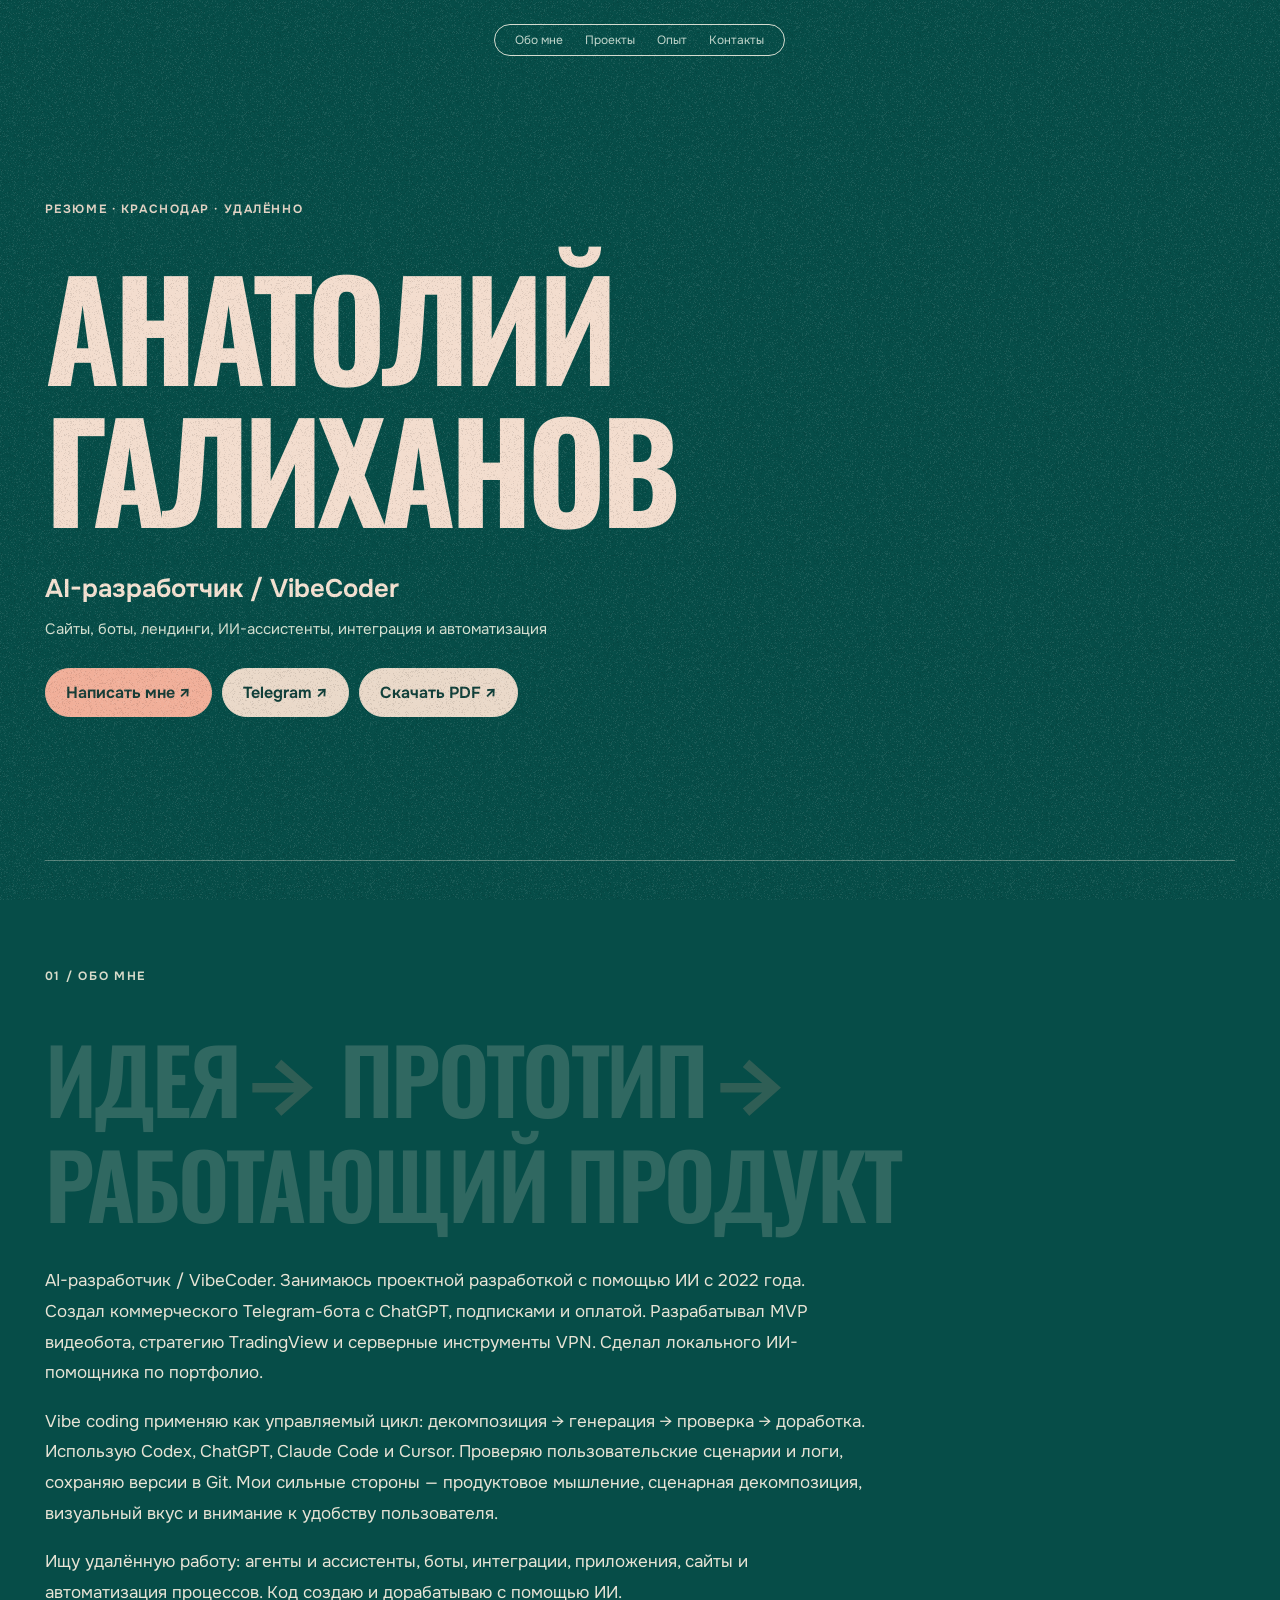
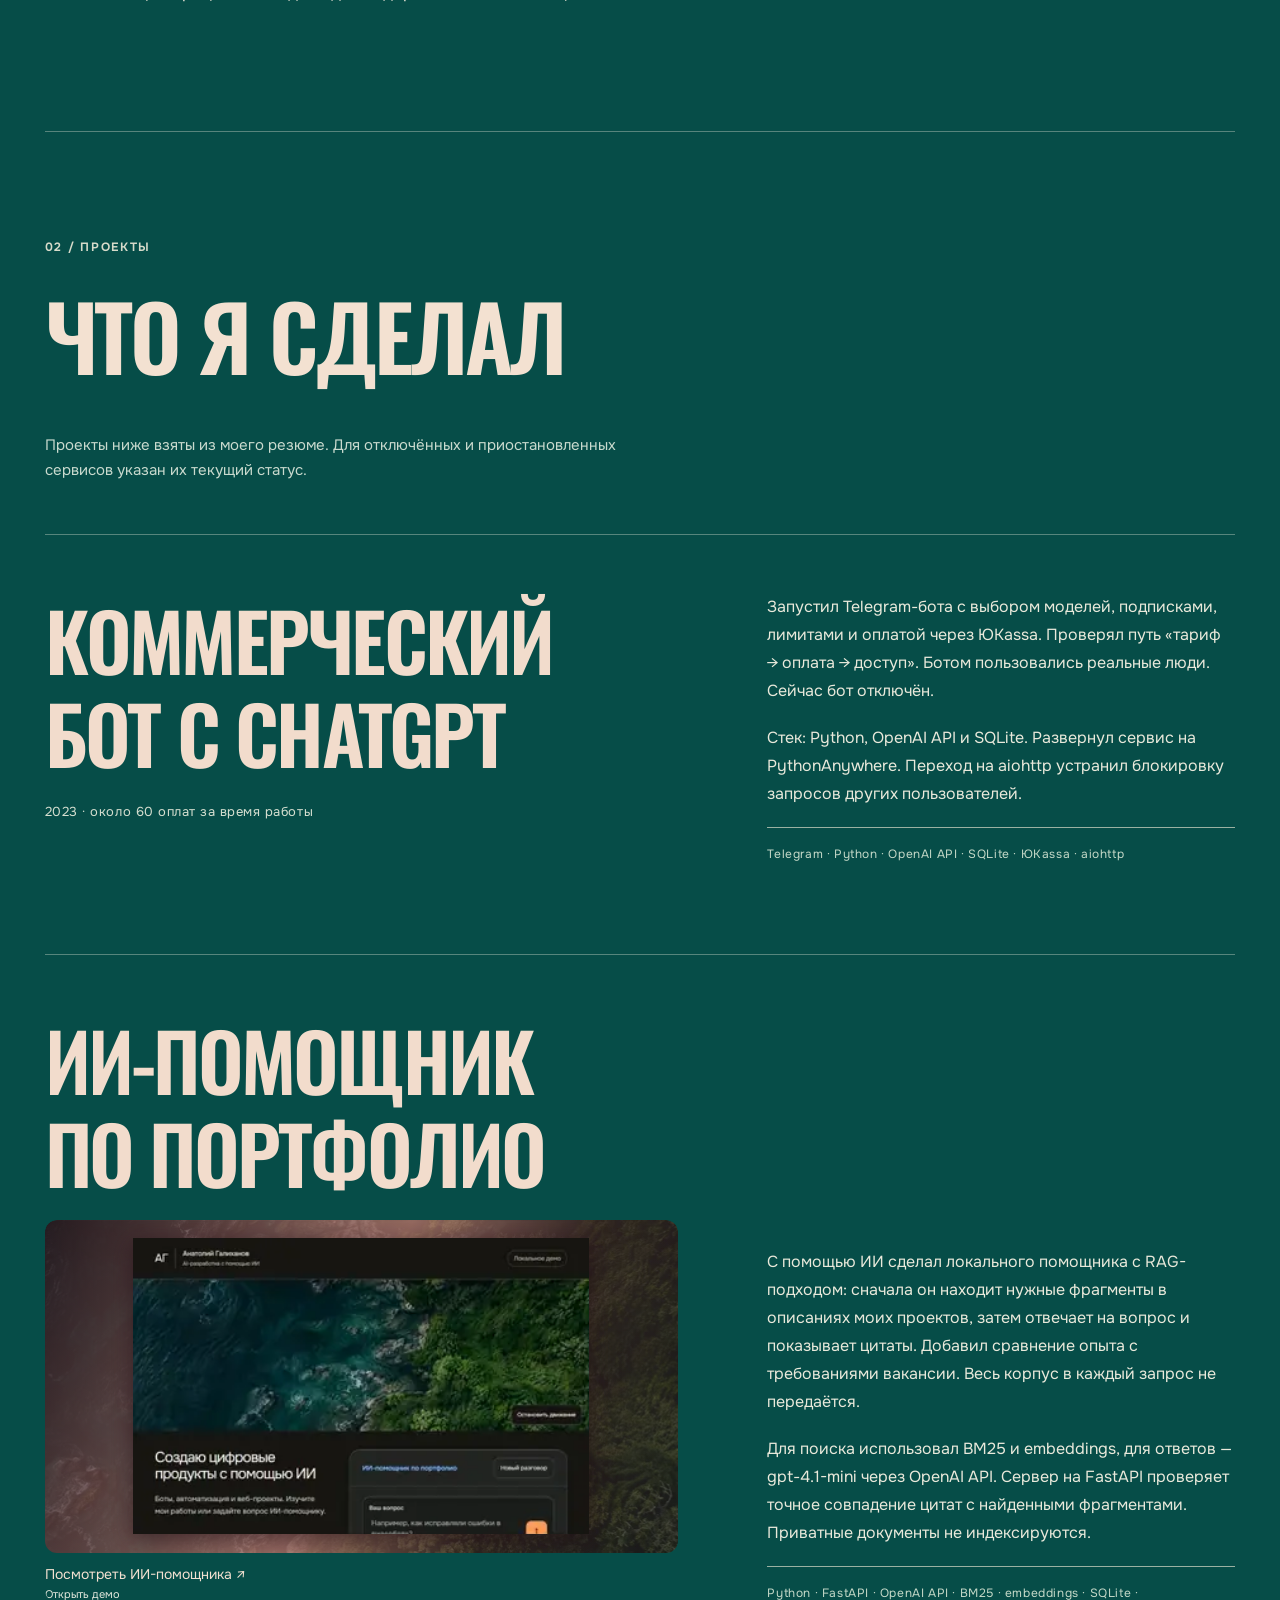
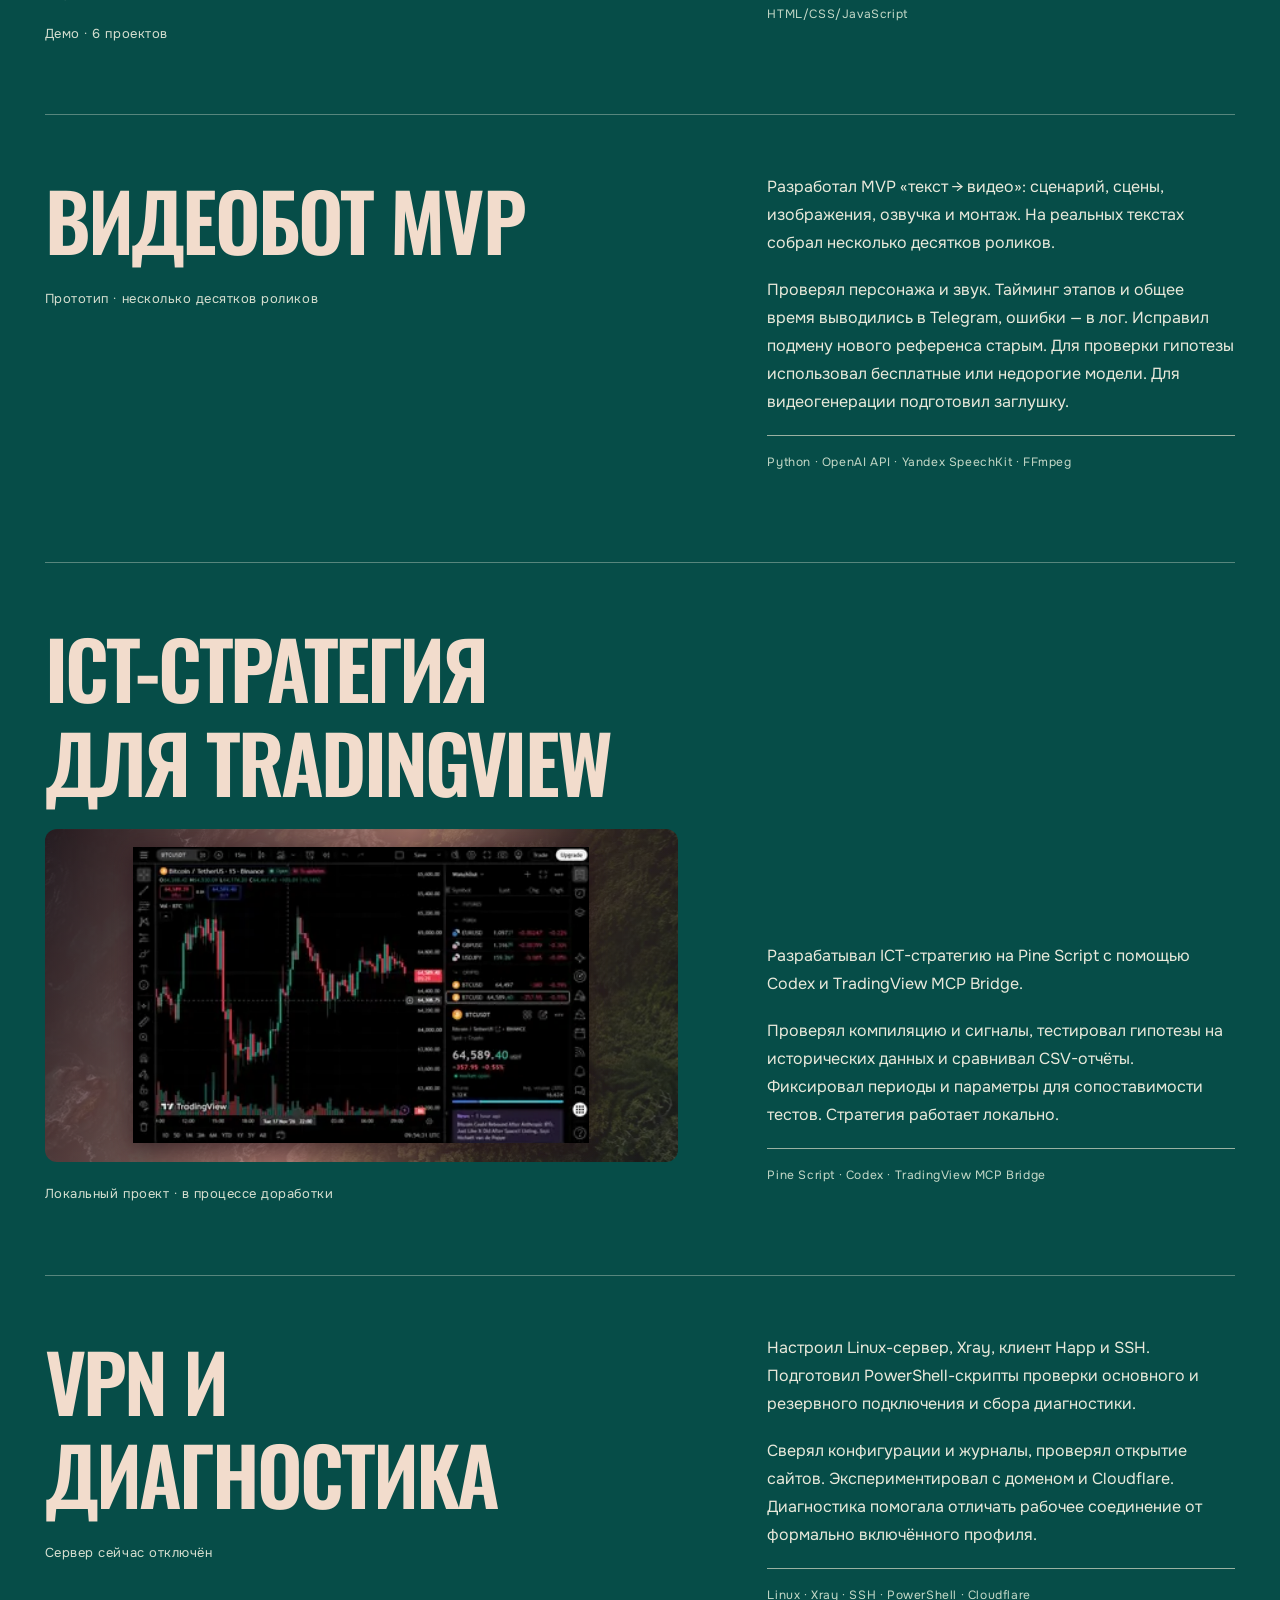
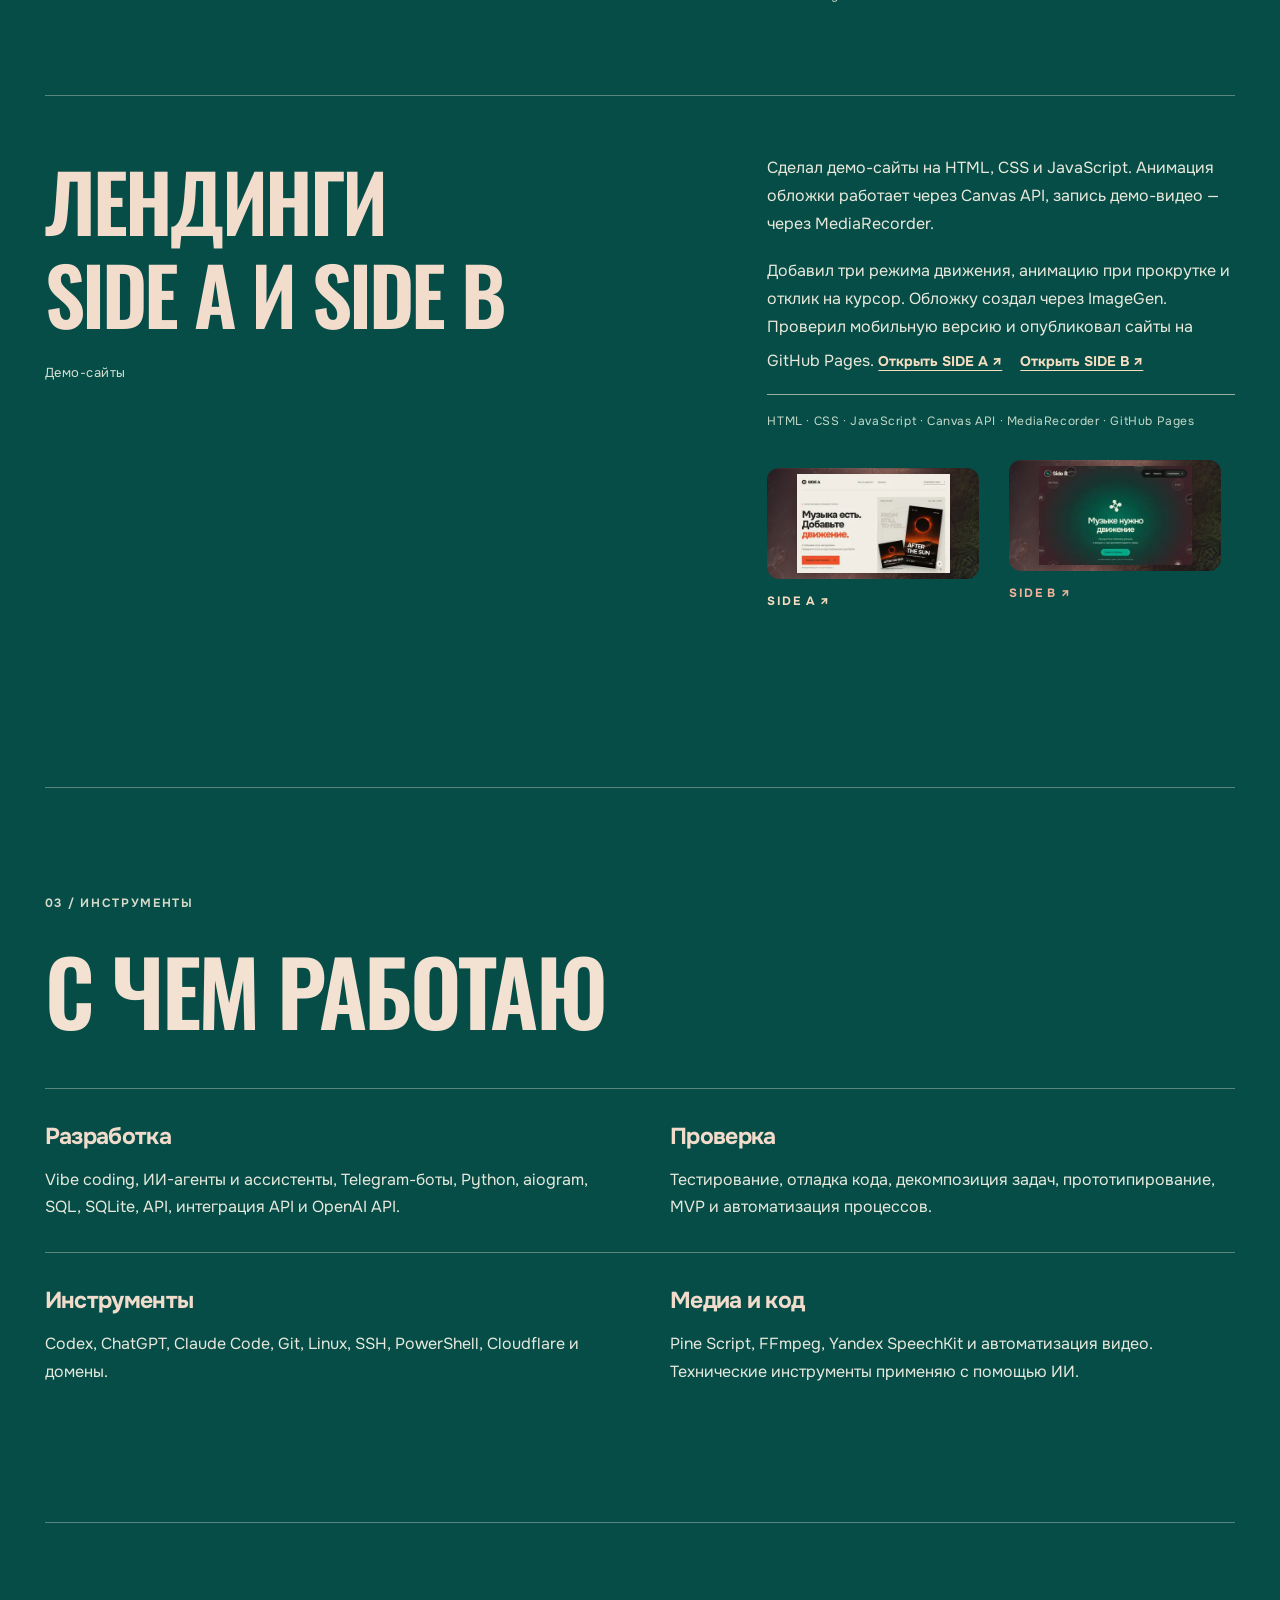
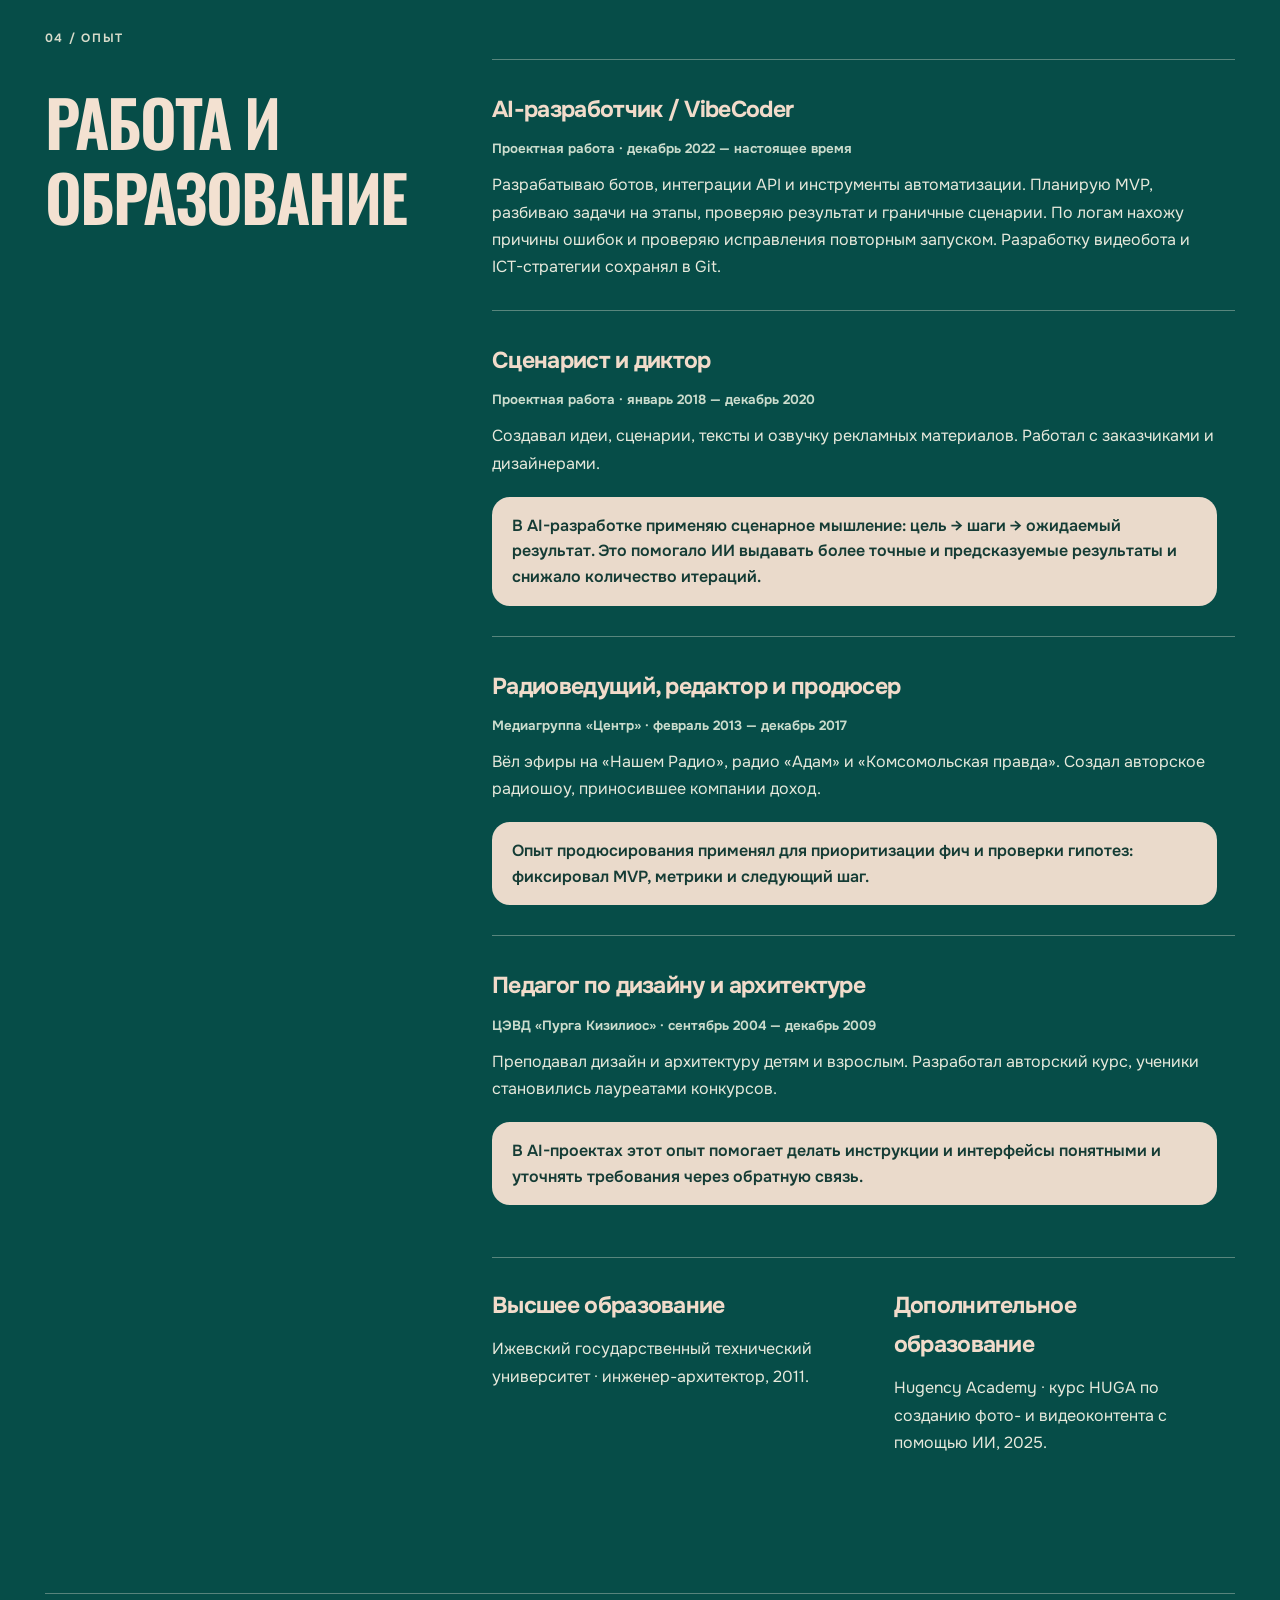
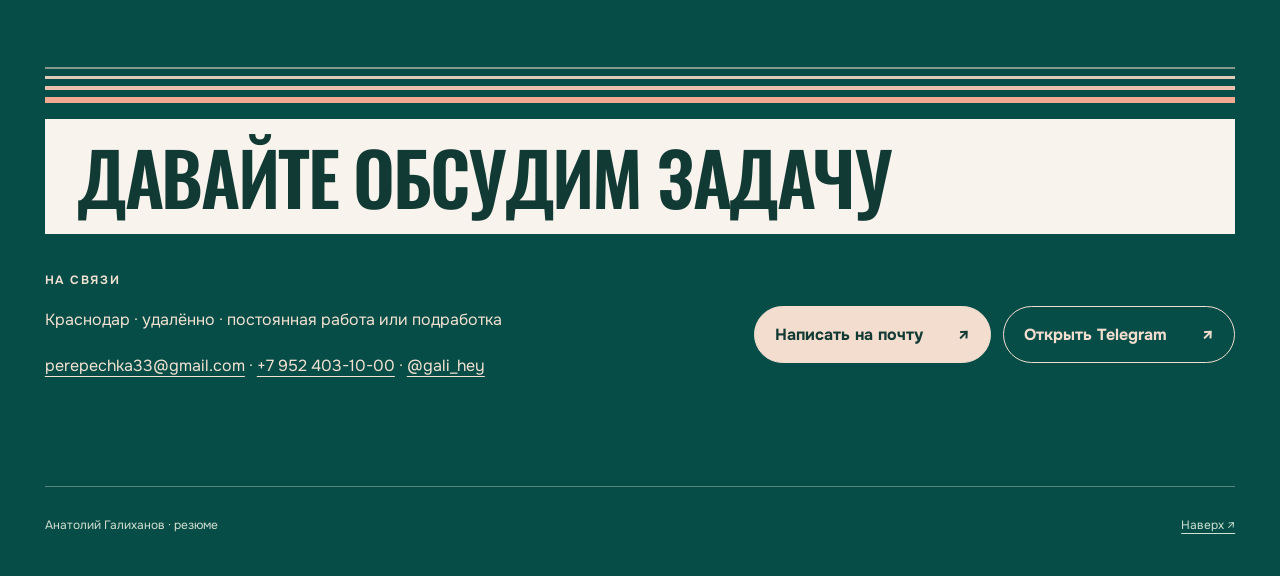
==== commit b5fd3805: "Remove the replay control from the resume intro" ====
--- a/resume/index.html
+++ b/resume/index.html
@@ -114,9 +114,7 @@
  #projects h3,.section-title{transform-origin:left bottom}
 }
 </style><style id="mobile-reference-intro">
-.intro-replay{display:none}
 @media (max-width:700px){
- .hero .intro-replay:not([hidden]){display:block;align-self:flex-start;min-height:44px;margin-top:10px;padding:0;border:0;background:none;color:inherit;font:inherit;font-size:.82rem;text-decoration:underline;text-underline-offset:.25em;cursor:pointer}
  html[data-hero-intro] .hero h1,html[data-hero-intro] .hero .intro,html[data-hero-intro] .hero .eyebrow,html[data-hero-intro] .hero .resume-contact,html[data-hero-intro] .hero .resume-contact>*{animation:none!important}
  html[data-hero-intro="waiting"] .hero h1,html[data-hero-intro="waiting"] .hero .intro,html[data-hero-intro="waiting"] .hero .eyebrow,html[data-hero-intro="waiting"] .hero .role,html[data-hero-intro="waiting"] .hero .resume-contact,html[data-hero-intro="waiting"] .topbar{opacity:0}
  html[data-hero-intro="running"] .hero h1{transform-origin:center center;animation:mobile-name-spring 1.8s both!important}
@@ -126,8 +124,6 @@
  html[data-hero-intro="running"] .hero .resume-contact>*{animation:mobile-intro-fade 680ms cubic-bezier(.42,0,.3,1) 510ms both!important}
  html[data-hero-intro="running"] .hero .resume-contact>:nth-child(2){animation-delay:580ms!important}
  html[data-hero-intro="running"] .hero .resume-contact>:nth-child(3){animation-delay:650ms!important}
- html[data-hero-intro="waiting"] .intro-replay,html[data-hero-intro="running"] .intro-replay{visibility:hidden}
- html[data-hero-intro="done"] .intro-replay{animation:mobile-intro-fade 400ms ease-out both}
 }
 @keyframes mobile-name-spring{
  0%{opacity:0;transform:scaleY(.04);animation-timing-function:cubic-bezier(.35,.05,.31,1)}
@@ -140,11 +136,9 @@
 @keyframes mobile-intro-fade{from{opacity:0}to{opacity:1}}
 @media(max-width:700px) and (prefers-reduced-motion:reduce){
  html[data-hero-intro="running"] .hero h1{animation-name:mobile-name-gentle!important;animation-timing-function:ease-out!important}
- html[data-hero-intro="running"][data-hero-replay] .hero h1{animation-name:mobile-name-spring!important}
  html[data-hero-intro="running"] .hero .role,html[data-hero-intro="running"] .hero .resume-contact>*{animation-name:mobile-intro-fade!important}
  html[data-hero-intro="running"] .intro-letter{animation-duration:160ms!important}
 }
-@media print{.intro-replay{display:none!important}}
 @media screen and (min-width:701px) and (prefers-reduced-motion:no-preference){
  .hero .eyebrow .intro-letter{animation:mobile-intro-fade 160ms ease-out var(--letter-delay) both}
 }
@@ -261,7 +255,7 @@
 .tradingview-preview{display:block;margin:20px 0 16px;text-decoration:none}
 @media print{.tradingview-preview{display:none}}
 </style></head><body id="top"><a class="skip" href="#about">Перейти к резюме</a><header class="topbar wrap"><nav aria-label="Разделы страницы"><a href="#about">Обо мне</a><a href="#projects">Проекты</a><a href="#experience">Опыт</a><a href="#contacts">Контакты</a></nav></header><main class="wrap">
-<div class="hero"><p class="eyebrow">Резюме · Краснодар · удалённо</p><h1><span class="hero-title-motion"><span class="fitted-line"><span>АНАТОЛИЙ</span></span> <br><span class="fitted-line"><span>ГАЛИХАНОВ</span></span></span></h1><p class="intro"><span class="resume-scroll-word" aria-hidden="true">Резюме</span><span class="intro-specialty">AI-разработчик / VibeCoder</span></p><p class="role">Сайты, боты, лендинги, ИИ-ассистенты, интеграция и автоматизация</p><div class="resume-contact"><div class="contact-action"><button class="primary" id="contact-trigger" type="button" aria-expanded="false" aria-controls="contact-popover">Написать мне ↗</button><div class="contact-popover" id="contact-popover" hidden=""><div class="contact-email-row"><span id="contact-email">perepechka33@gmail.com</span><button id="copy-email" type="button" aria-label="Скопировать адрес почты" title="Скопировать адрес почты"><svg viewbox="0 0 24 24" fill="none" aria-hidden="true"><rect x="8" y="8" width="12" height="12" rx="2" stroke="currentColor" stroke-width="1.8"></rect><path d="M16 8V6a2 2 0 0 0-2-2H6a2 2 0 0 0-2 2v8a2 2 0 0 0 2 2h2" stroke="currentColor" stroke-width="1.8"></path></svg><span>Скопировать</span></button></div><p class="copy-status" id="copy-status" role="status" aria-live="polite"></p></div></div><a href="https://t.me/gali_hey" target="_blank" rel="noopener noreferrer">Telegram ↗</a><a href="Резюме.pdf" download="">Скачать PDF ↗</a></div><button type="button" class="intro-replay" hidden>Повторить заставку</button></div>
+<div class="hero"><p class="eyebrow">Резюме · Краснодар · удалённо</p><h1><span class="hero-title-motion"><span class="fitted-line"><span>АНАТОЛИЙ</span></span> <br><span class="fitted-line"><span>ГАЛИХАНОВ</span></span></span></h1><p class="intro"><span class="resume-scroll-word" aria-hidden="true">Резюме</span><span class="intro-specialty">AI-разработчик / VibeCoder</span></p><p class="role">Сайты, боты, лендинги, ИИ-ассистенты, интеграция и автоматизация</p><div class="resume-contact"><div class="contact-action"><button class="primary" id="contact-trigger" type="button" aria-expanded="false" aria-controls="contact-popover">Написать мне ↗</button><div class="contact-popover" id="contact-popover" hidden=""><div class="contact-email-row"><span id="contact-email">perepechka33@gmail.com</span><button id="copy-email" type="button" aria-label="Скопировать адрес почты" title="Скопировать адрес почты"><svg viewbox="0 0 24 24" fill="none" aria-hidden="true"><rect x="8" y="8" width="12" height="12" rx="2" stroke="currentColor" stroke-width="1.8"></rect><path d="M16 8V6a2 2 0 0 0-2-2H6a2 2 0 0 0-2 2v8a2 2 0 0 0 2 2h2" stroke="currentColor" stroke-width="1.8"></path></svg><span>Скопировать</span></button></div><p class="copy-status" id="copy-status" role="status" aria-live="polite"></p></div></div><a href="https://t.me/gali_hey" target="_blank" rel="noopener noreferrer">Telegram ↗</a><a href="Резюме.pdf" download="">Скачать PDF ↗</a></div></div>
 <section class="section" id="about"><span class="section-index">01 / ОБО МНЕ</span><h2 class="section-title scroll-flow"><span class="flow-part">Идея</span> <span class="flow-part flow-arrow">→</span> <span class="flow-part">прототип</span> <span class="flow-part flow-arrow">→</span> <span class="flow-part">работающий продукт</span></h2><div class="reading"><p>AI-разработчик / VibeCoder. Занимаюсь проектной разработкой с помощью ИИ с 2022 года. Создал коммерческого Telegram-бота с ChatGPT, подписками и оплатой. Разрабатывал MVP видеобота, стратегию TradingView и серверные инструменты VPN. Сделал локального ИИ-помощника по портфолио.</p><p>Vibe coding применяю как управляемый цикл: декомпозиция → генерация → проверка → доработка. Использую Codex, ChatGPT, Claude Code и Cursor. Проверяю пользовательские сценарии и логи, сохраняю версии в Git. Мои сильные стороны — продуктовое мышление, сценарная декомпозиция, визуальный вкус и внимание к удобству пользователя.</p><p>Ищу удалённую работу: агенты и ассистенты, боты, интеграции, приложения, сайты и автоматизация процессов. Код создаю и дорабатываю с помощью ИИ.</p></div></section>
 <section class="section" id="projects"><span class="section-index">02 / ПРОЕКТЫ</span><h2 class="section-title"><span class="fitted-line"><span>Что я сделал</span></span></h2><p class="reading">Проекты ниже взяты из моего резюме. Для отключённых и приостановленных сервисов указан их текущий статус.</p><article class="app project"><div class="app-heading"><h3><span class="fitted-line"><span>Коммерческий</span></span> <span class="fitted-line"><span>бот с ChatGPT</span></span></h3><p class="rank">2023 · около 60 оплат за время работы</p></div><div class="app-body"><p>Запустил Telegram-бота с выбором моделей, подписками, лимитами и оплатой через ЮKassa. Проверял путь «тариф → оплата → доступ». Ботом пользовались реальные люди. Сейчас бот отключён.</p><p>Стек: Python, OpenAI API и SQLite. Развернул сервис на PythonAnywhere. Переход на aiohttp устранил блокировку запросов других пользователей.</p><p class="project-tools">Telegram · Python · OpenAI API · SQLite · ЮKassa · aiohttp</p></div></article><article class="app project"><div class="app-heading"><h3><span class="fitted-line"><span>ИИ-помощник</span></span> <span class="fitted-line"><span>по портфолио</span></span></h3><a class="rag-preview" href="https://rag-portfolio-galihey.gali-hey.chatgpt.site" target="_blank" rel="noopener noreferrer" aria-label="Открыть ИИ-помощника по портфолио"><div class="project-stage" aria-hidden="true">
  <div class="project-screen">
@@ -426,7 +420,6 @@
 (function(){
  const mobile=matchMedia('(max-width:700px)');
  const root=document.documentElement;
- const replay=document.querySelector('.intro-replay');
  const specialty=document.querySelector('.intro-specialty');
  function animateLetters(element,startDelay){
   const text=element.textContent;
@@ -447,35 +440,27 @@
  const eyebrow=document.querySelector('.hero .eyebrow');
  if(eyebrow)animateLetters(eyebrow,220);
  root.removeAttribute('data-signature-pending');
- if(!mobile.matches||!replay||!specialty)return;
+ if(!mobile.matches||!specialty)return;
  animateLetters(specialty,340);
- replay.hidden=false;
  let startTimer,finishTimer;
- let replaying=false;
  function finish(){clearTimeout(startTimer);clearTimeout(finishTimer);root.dataset.heroIntro='done'}
  function start(){
   if(document.hidden||root.dataset.heroIntro!=='waiting')return;
   clearTimeout(startTimer);
   startTimer=setTimeout(function(){
    if(document.hidden||root.dataset.heroIntro!=='waiting')return;
-   if(!replaying&&window.pageYOffset>80){finish();return}
+   if(window.pageYOffset>80){finish();return}
    root.dataset.heroIntro='running';
    finishTimer=setTimeout(finish,1900);
   },380);
  }
  function prepare(){root.dataset.heroIntro='waiting';start()}
- replay.addEventListener('click',function(){
-  replaying=true;
-  root.setAttribute('data-hero-replay','');
-  window.scrollTo({top:0,behavior:'instant'});
-  prepare();
- });
  document.addEventListener('focusin',event=>{
-  if(!event.target.matches('.intro-replay')&&event.target.closest('.hero, .topbar')&&root.dataset.heroIntro!=='done')finish();
+  if(event.target.closest('.hero, .topbar')&&root.dataset.heroIntro!=='done')finish();
  });
  window.addEventListener('pageshow',start);
  document.addEventListener('visibilitychange',start);
- window.addEventListener('scroll',function(){if(!replaying&&window.pageYOffset>80&&root.dataset.heroIntro==='waiting')finish()},{passive:true});
+ window.addEventListener('scroll',function(){if(window.pageYOffset>80&&root.dataset.heroIntro==='waiting')finish()},{passive:true});
  if(!location.hash&&window.pageYOffset<80)prepare();else finish();
 })();
 </script><script id="mobile-heading-fit">
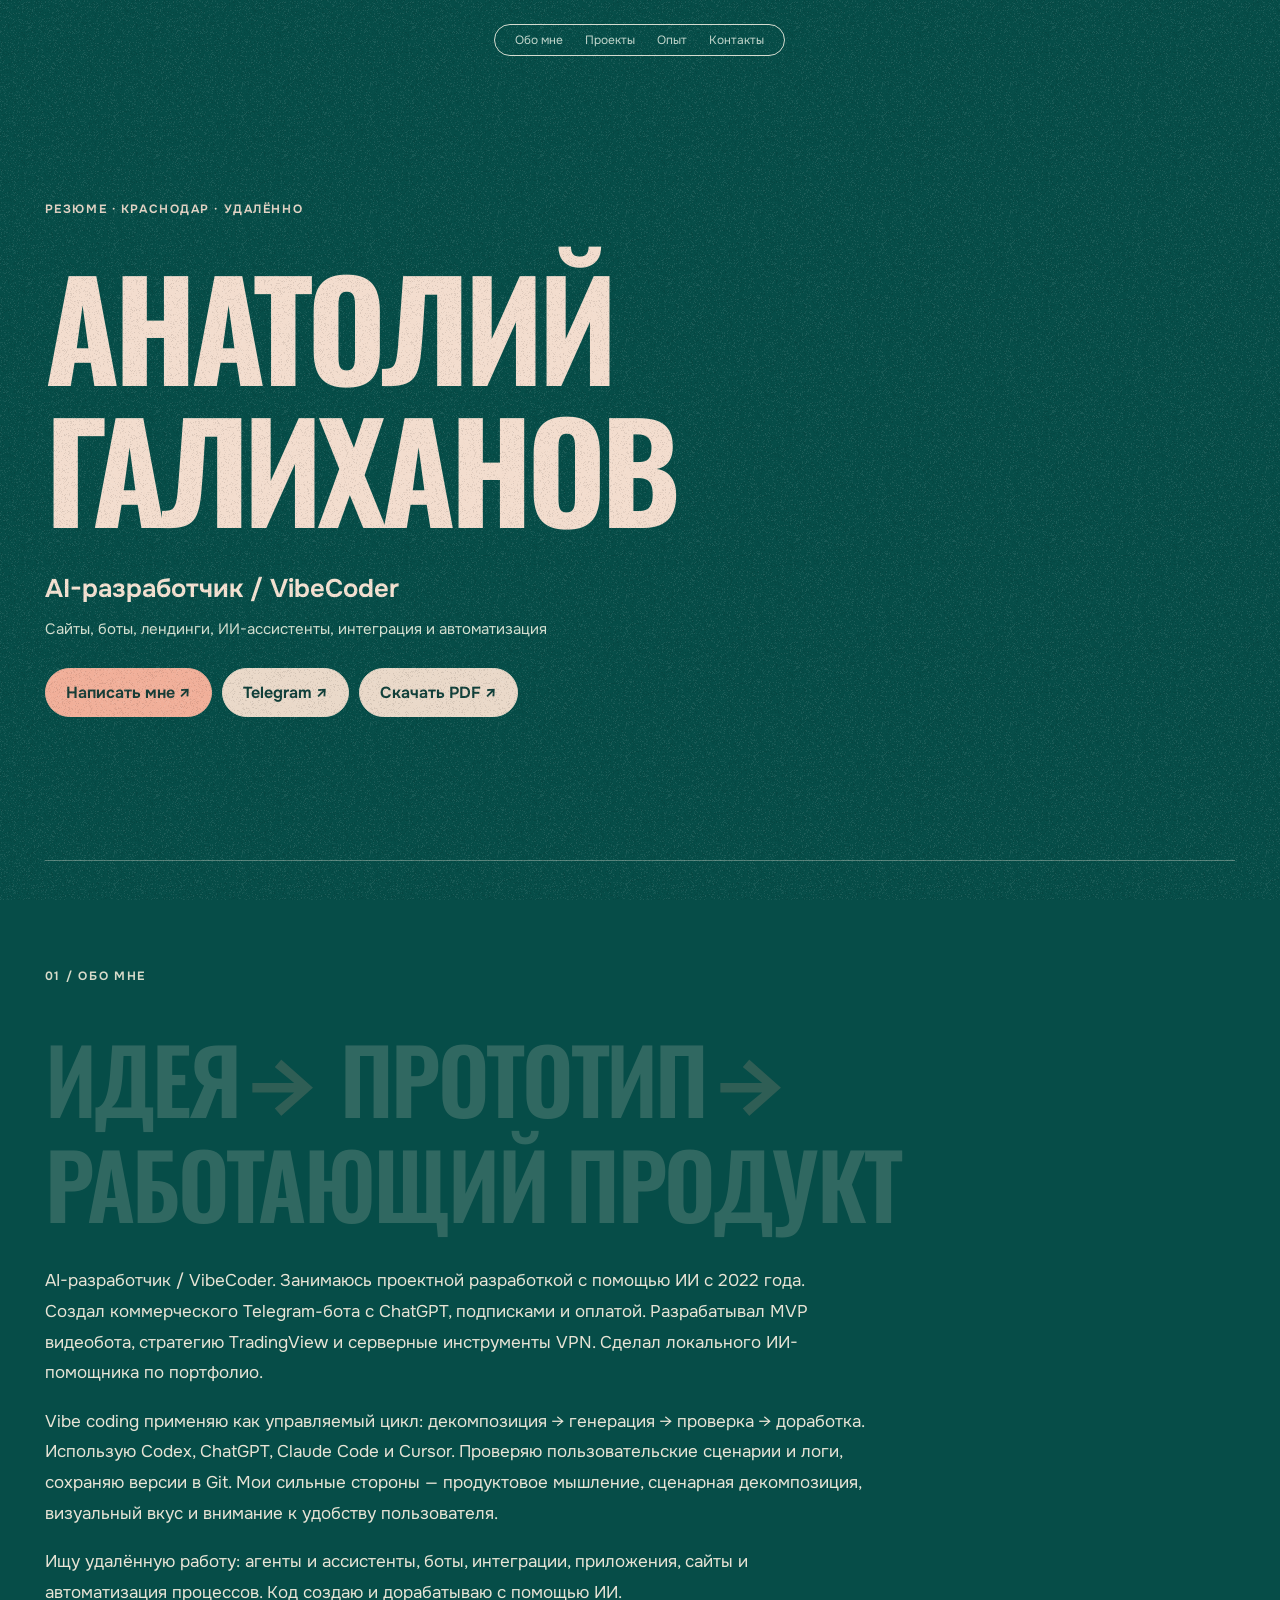
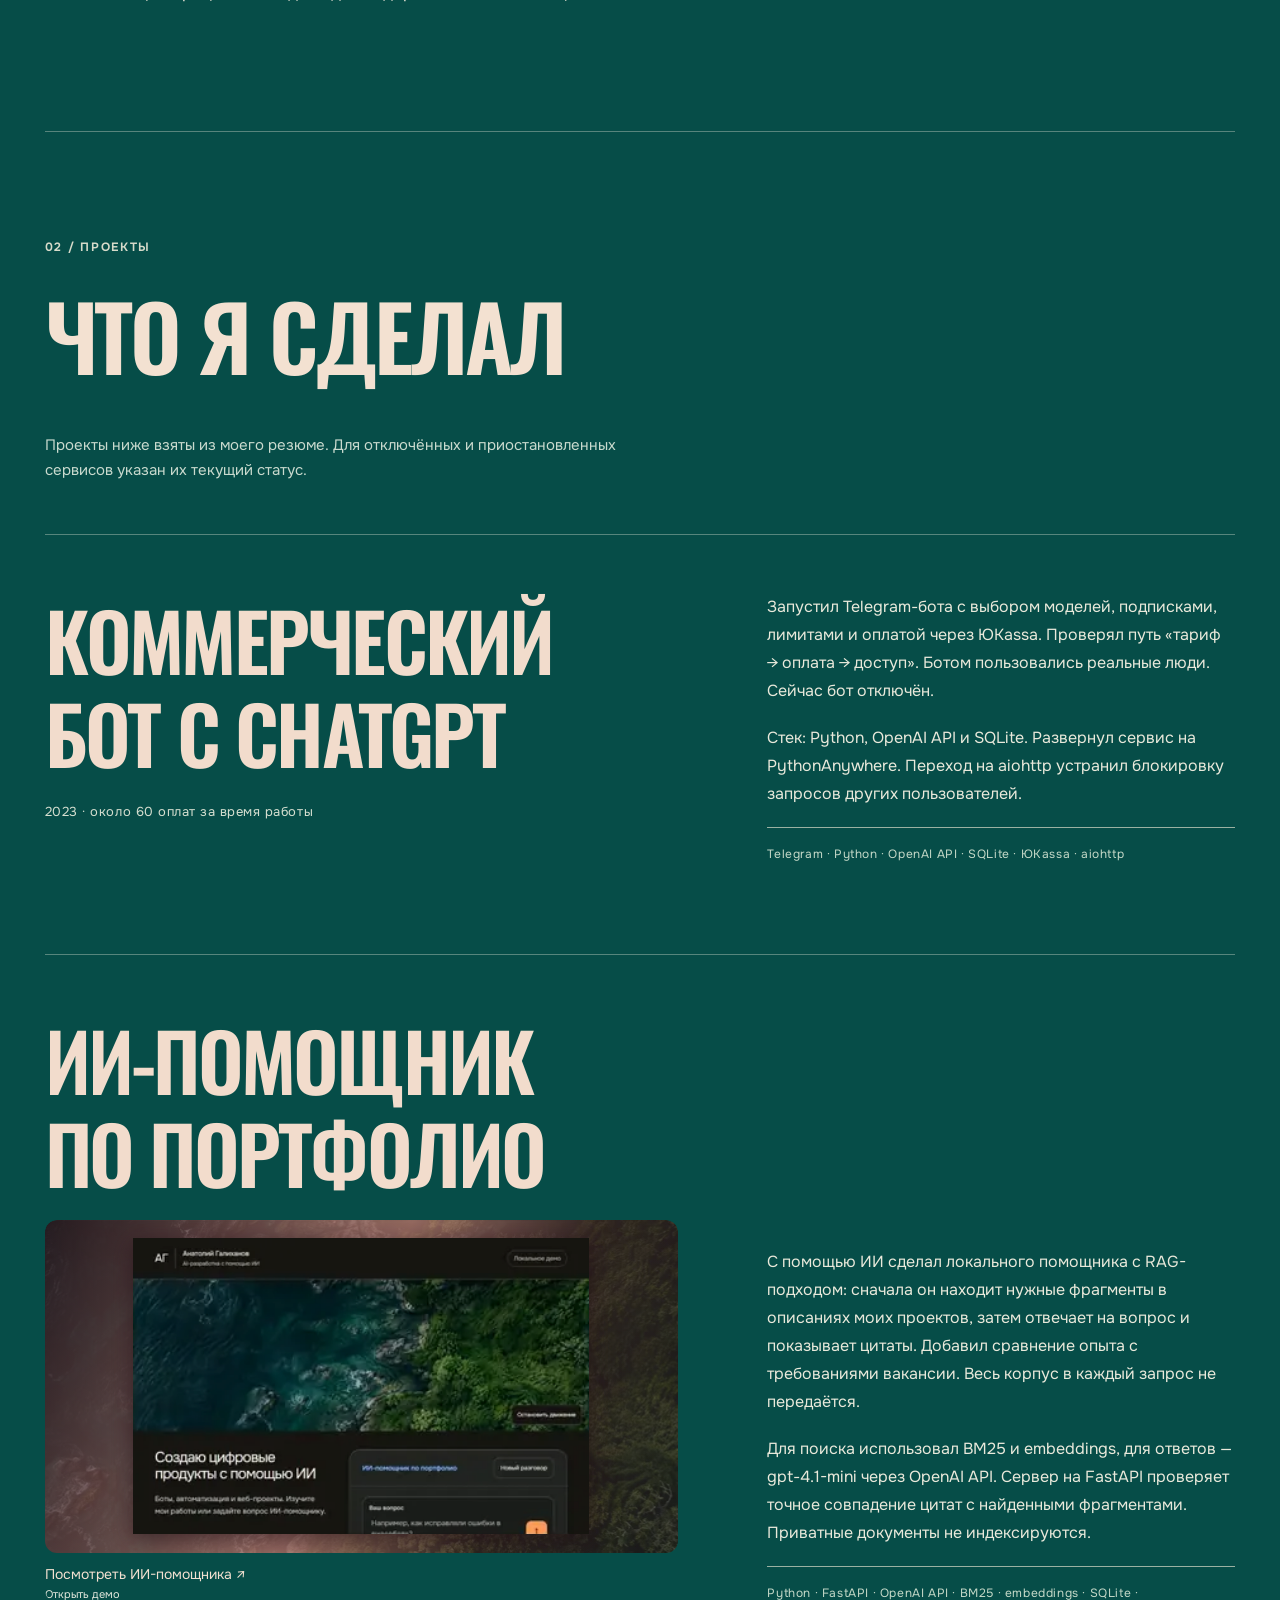
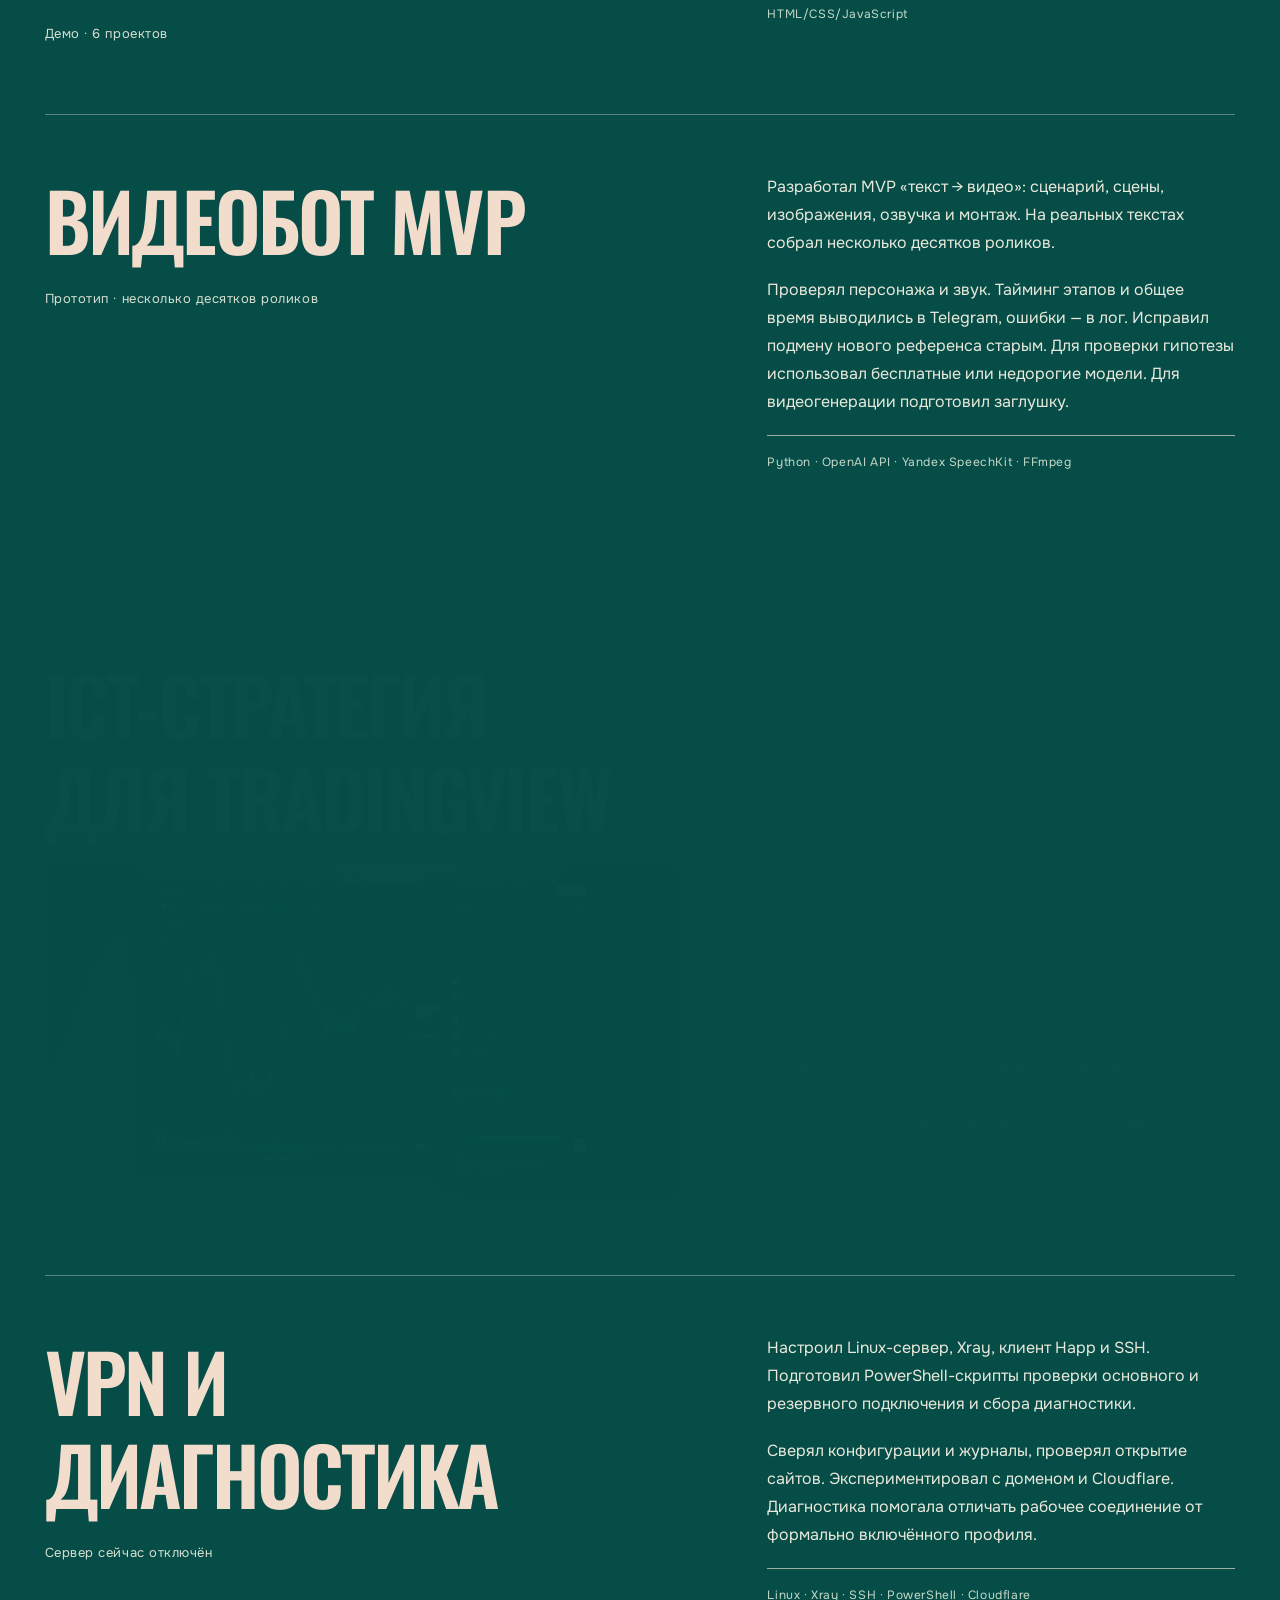
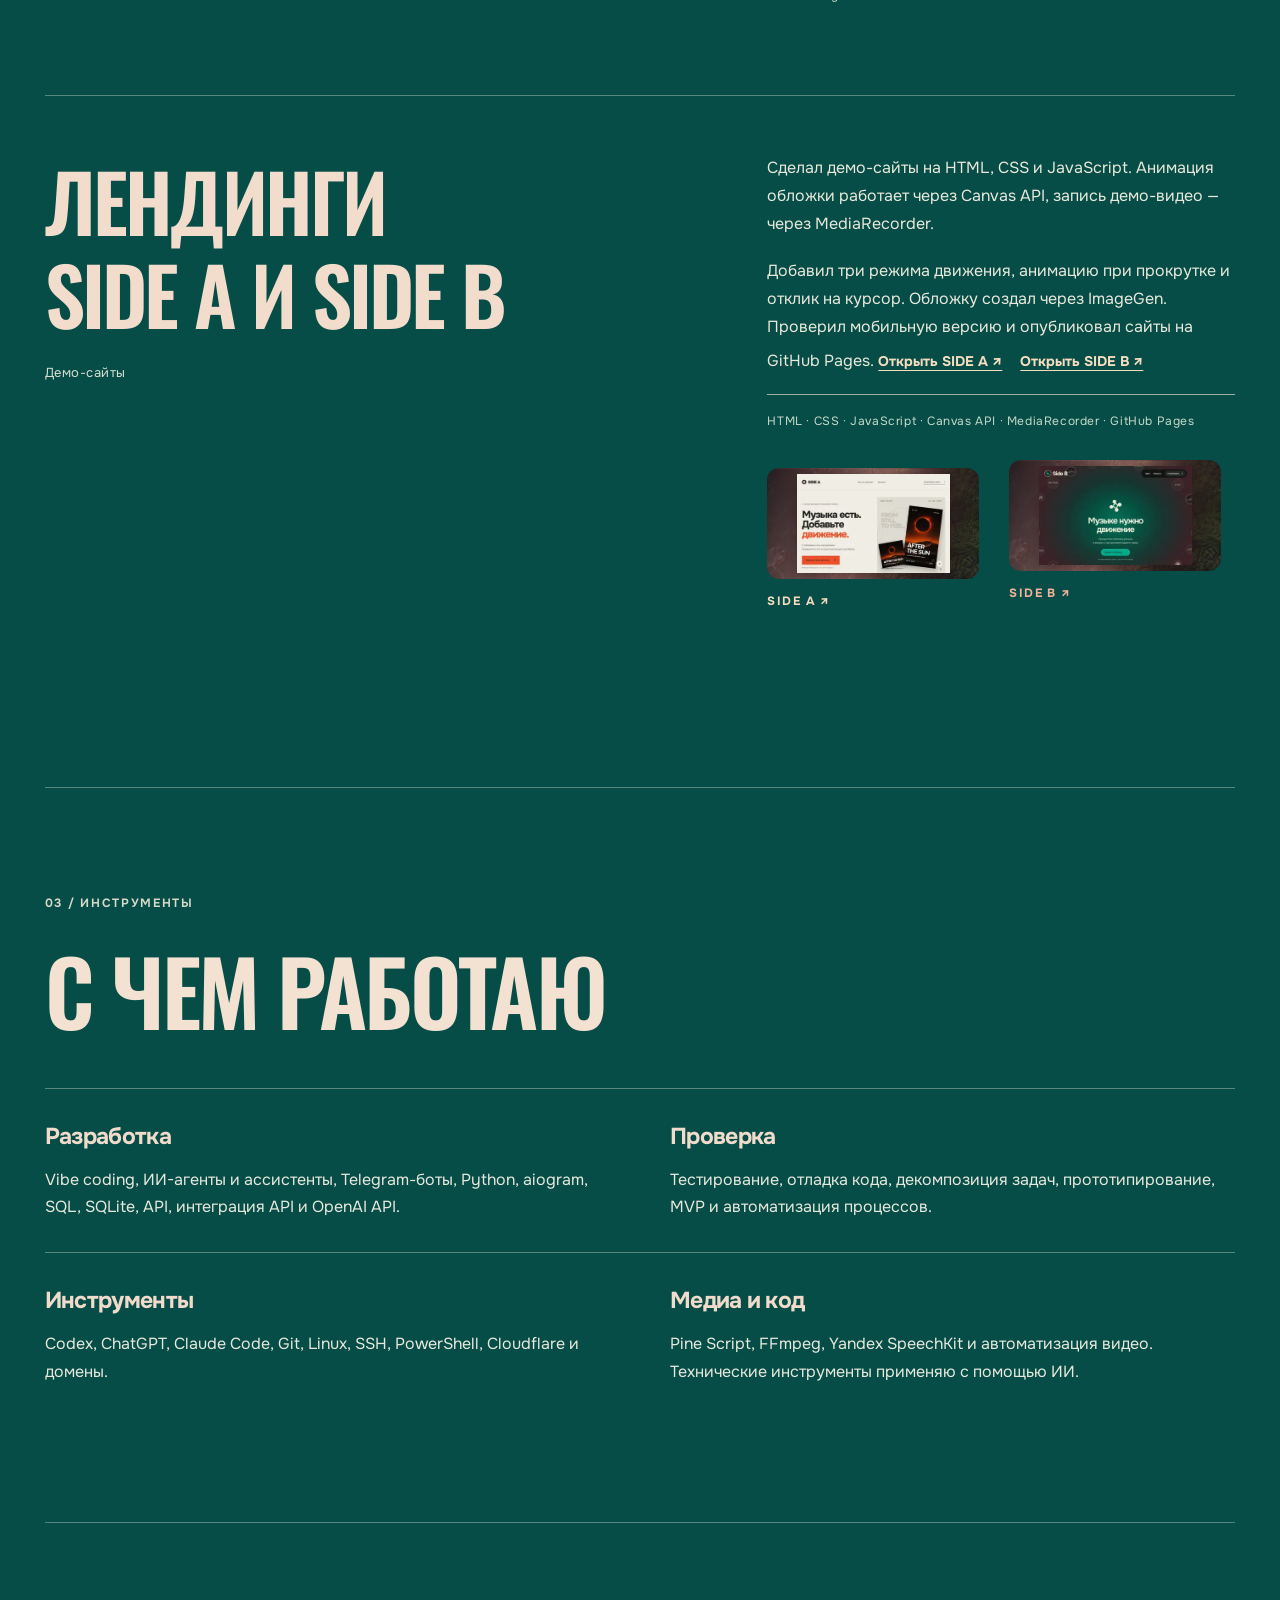
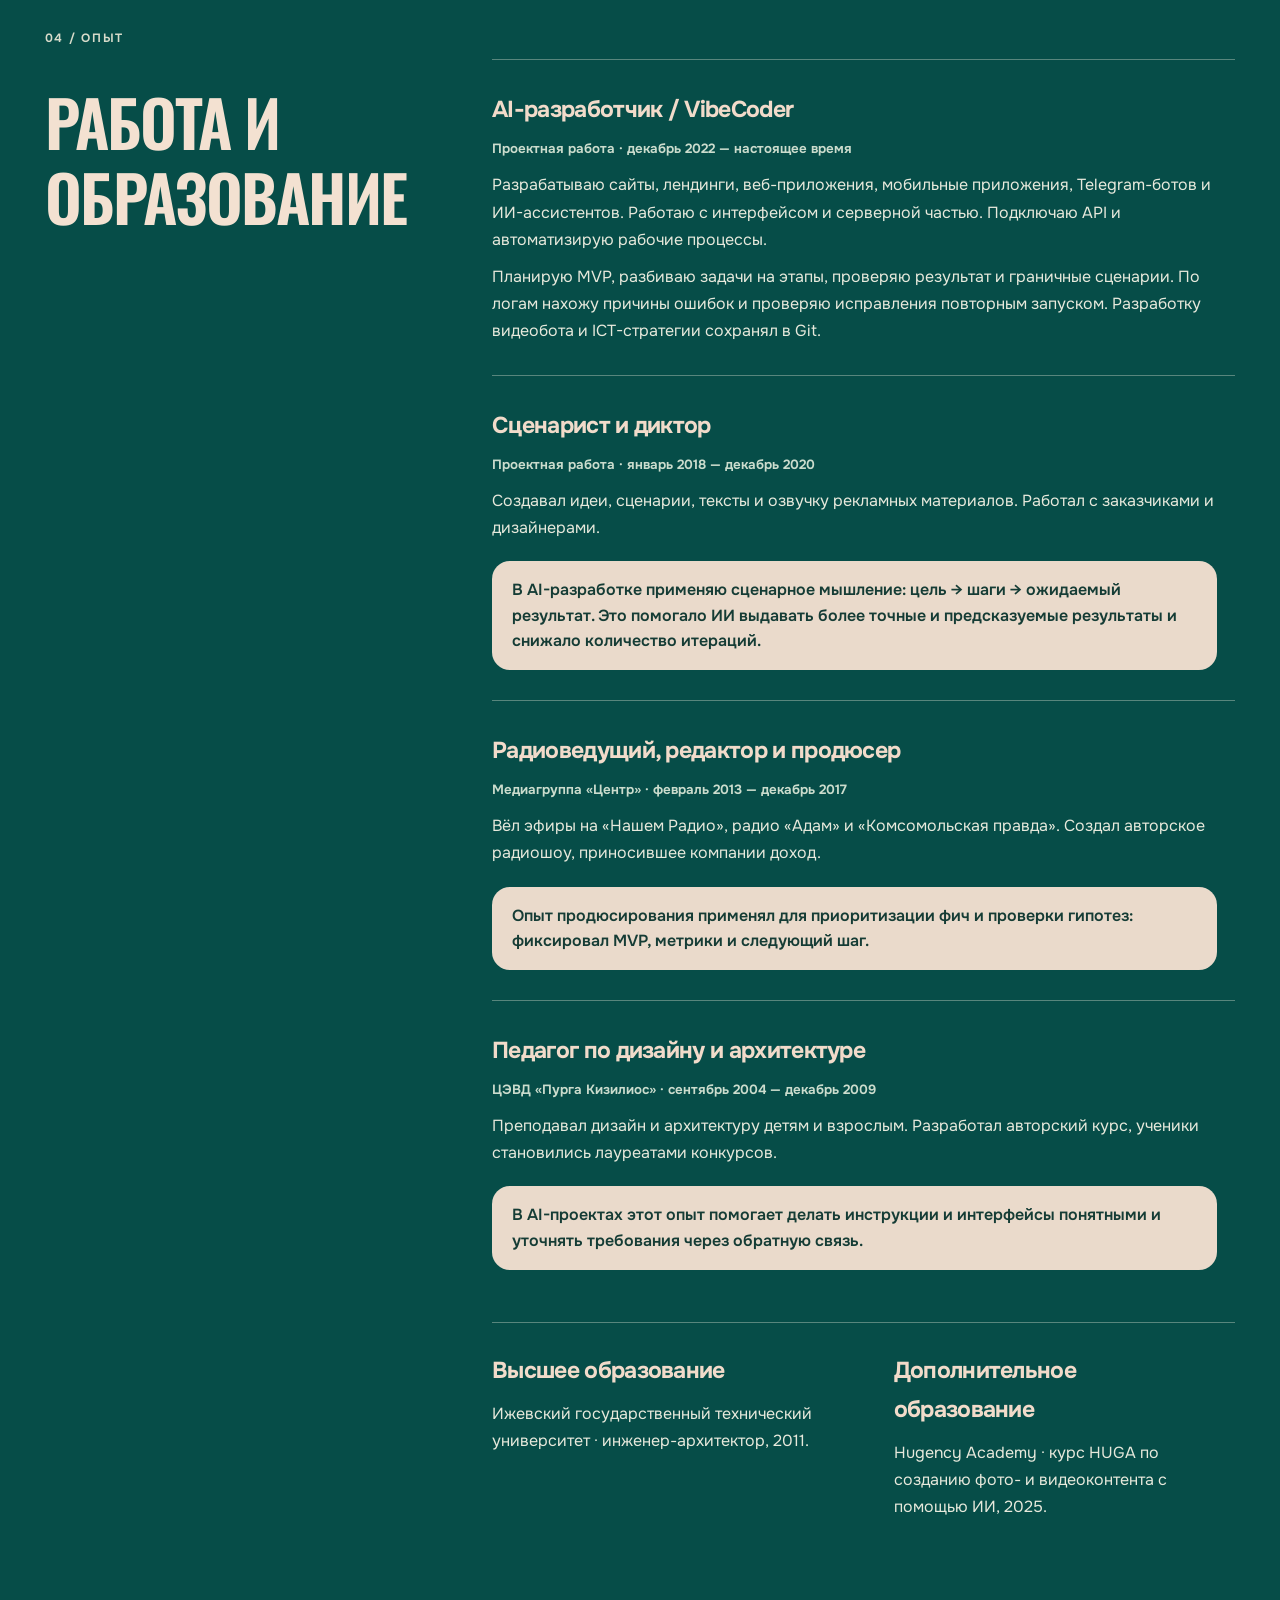
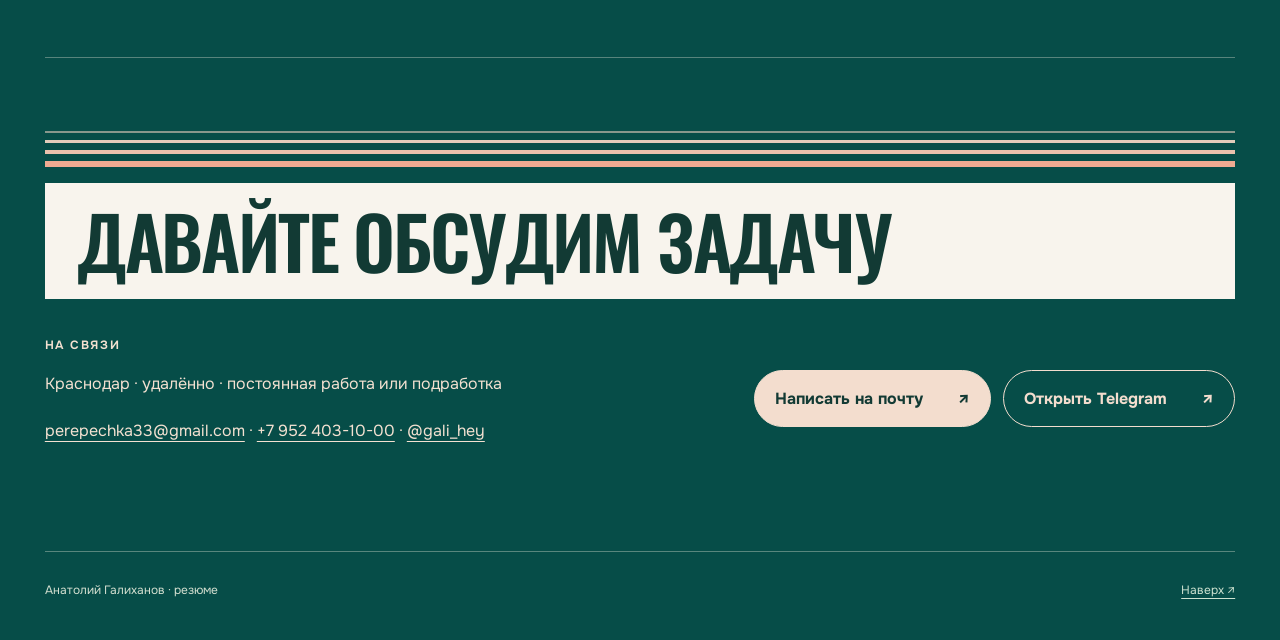
==== commit f947c288: "Clarify full-stack work in the resume experience section" ====
--- a/resume/index.html
+++ b/resume/index.html
@@ -285,7 +285,7 @@
  </div>
 </div><span>SIDE B ↗</span></a></div></div></article></section>
 <section class="section" id="skills"><span class="section-index">03 / ИНСТРУМЕНТЫ</span><h2 class="section-title"><span class="fitted-line"><span>С чем работаю</span></span></h2><div class="resume-grid"><div><h3>Разработка</h3><p>Vibe coding, ИИ-агенты и ассистенты, Telegram-боты, Python, aiogram, SQL, SQLite, API, интеграция API и OpenAI API.</p></div><div><h3>Проверка</h3><p>Тестирование, отладка кода, декомпозиция задач, прототипирование, MVP и автоматизация процессов.</p></div><div><h3>Инструменты</h3><p>Codex, ChatGPT, Claude Code, Git, Linux, SSH, PowerShell, Cloudflare и домены.</p></div><div><h3>Медиа и код</h3><p>Pine Script, FFmpeg, Yandex SpeechKit и автоматизация видео. Технические инструменты применяю с помощью ИИ.</p></div></div></section>
-<section class="section" id="experience"><span class="section-index">04 / ОПЫТ</span><h2 class="section-title"><span class="fitted-line"><span>Работа и</span></span> <span class="fitted-line"><span>образование</span></span></h2><div class="timeline"><article><h3>AI-разработчик / VibeCoder</h3><small>Проектная работа · декабрь 2022 — настоящее время</small><p>Разрабатываю ботов, интеграции API и инструменты автоматизации. Планирую MVP, разбиваю задачи на этапы, проверяю результат и граничные сценарии. По логам нахожу причины ошибок и проверяю исправления повторным запуском. Разработку видеобота и ICT-стратегии сохранял в Git.</p></article><article><h3>Сценарист и диктор</h3><small>Проектная работа · январь 2018 — декабрь 2020</small><p>Создавал идеи, сценарии, тексты и озвучку рекламных материалов. Работал с заказчиками и дизайнерами. <span class="experience-transfer">В AI-разработке применяю сценарное мышление: цель → шаги → ожидаемый результат. Это помогало ИИ выдавать более точные и предсказуемые результаты и снижало количество итераций.</span></p></article><article><h3>Радиоведущий, редактор и продюсер</h3><small>Медиагруппа «Центр» · февраль 2013 — декабрь 2017</small><p>Вёл эфиры на «Нашем Радио», радио «Адам» и «Комсомольская правда». Создал авторское радиошоу, приносившее компании доход. <span class="experience-transfer">Опыт продюсирования применял для приоритизации фич и проверки гипотез: фиксировал MVP, метрики и следующий шаг.</span></p></article><article><h3>Педагог по дизайну и архитектуре</h3><small>ЦЭВД «Пурга Кизилиос» · сентябрь 2004 — декабрь 2009</small><p>Преподавал дизайн и архитектуру детям и взрослым. Разработал авторский курс, ученики становились лауреатами конкурсов. <span class="experience-transfer">В AI-проектах этот опыт помогает делать инструкции и интерфейсы понятными и уточнять требования через обратную связь.</span></p></article></div><div class="resume-grid" style="margin-top:22px"><div><h3>Высшее образование</h3><p>Ижевский государственный технический университет · инженер-архитектор, 2011.</p></div><div><h3>Дополнительное образование</h3><p>Hugency Academy · курс HUGA по созданию фото- и видеоконтента с помощью ИИ, 2025.</p></div></div></section>
+<section class="section" id="experience"><span class="section-index">04 / ОПЫТ</span><h2 class="section-title"><span class="fitted-line"><span>Работа и</span></span> <span class="fitted-line"><span>образование</span></span></h2><div class="timeline"><article><h3>AI-разработчик / VibeCoder</h3><small>Проектная работа · декабрь 2022 — настоящее время</small><p>Разрабатываю сайты, лендинги, веб-приложения, мобильные приложения, Telegram-ботов и ИИ-ассистентов. Работаю с интерфейсом и серверной частью. Подключаю API и автоматизирую рабочие процессы.</p><p>Планирую MVP, разбиваю задачи на этапы, проверяю результат и граничные сценарии. По логам нахожу причины ошибок и проверяю исправления повторным запуском. Разработку видеобота и ICT-стратегии сохранял в Git.</p></article><article><h3>Сценарист и диктор</h3><small>Проектная работа · январь 2018 — декабрь 2020</small><p>Создавал идеи, сценарии, тексты и озвучку рекламных материалов. Работал с заказчиками и дизайнерами. <span class="experience-transfer">В AI-разработке применяю сценарное мышление: цель → шаги → ожидаемый результат. Это помогало ИИ выдавать более точные и предсказуемые результаты и снижало количество итераций.</span></p></article><article><h3>Радиоведущий, редактор и продюсер</h3><small>Медиагруппа «Центр» · февраль 2013 — декабрь 2017</small><p>Вёл эфиры на «Нашем Радио», радио «Адам» и «Комсомольская правда». Создал авторское радиошоу, приносившее компании доход. <span class="experience-transfer">Опыт продюсирования применял для приоритизации фич и проверки гипотез: фиксировал MVP, метрики и следующий шаг.</span></p></article><article><h3>Педагог по дизайну и архитектуре</h3><small>ЦЭВД «Пурга Кизилиос» · сентябрь 2004 — декабрь 2009</small><p>Преподавал дизайн и архитектуру детям и взрослым. Разработал авторский курс, ученики становились лауреатами конкурсов. <span class="experience-transfer">В AI-проектах этот опыт помогает делать инструкции и интерфейсы понятными и уточнять требования через обратную связь.</span></p></article></div><div class="resume-grid" style="margin-top:22px"><div><h3>Высшее образование</h3><p>Ижевский государственный технический университет · инженер-архитектор, 2011.</p></div><div><h3>Дополнительное образование</h3><p>Hugency Academy · курс HUGA по созданию фото- и видеоконтента с помощью ИИ, 2025.</p></div></div></section>
 <section class="section" id="contacts"><div class="idea"><span class="section-index">НА СВЯЗИ</span><div class="contact-band"><h2 class="section-title">Давайте обсудим задачу</h2></div><div class="reading"><p>Краснодар · удалённо · постоянная работа или подработка</p><p><a href="mailto:perepechka33@gmail.com">perepechka33@gmail.com</a> · <a href="tel:+79524031000">+7 952 403-10-00</a> · <a href="https://t.me/gali_hey" target="_blank" rel="noopener noreferrer">@gali_hey</a></p></div><div class="final-actions"><a href="mailto:perepechka33@gmail.com">Написать на почту <span aria-hidden="true">↗</span></a><a href="https://t.me/gali_hey" target="_blank" rel="noopener noreferrer">Открыть Telegram <span aria-hidden="true">↗</span></a></div></div></section>
 </main><footer class="footer wrap"><p>Анатолий Галиханов · резюме</p><a href="#top">Наверх ↗</a></footer><script>
 (()=>{const trigger=document.getElementById('contact-trigger');const popover=document.getElementById('contact-popover');const copy=document.getElementById('copy-email');const status=document.getElementById('copy-status');const email=document.getElementById('contact-email').textContent.trim();
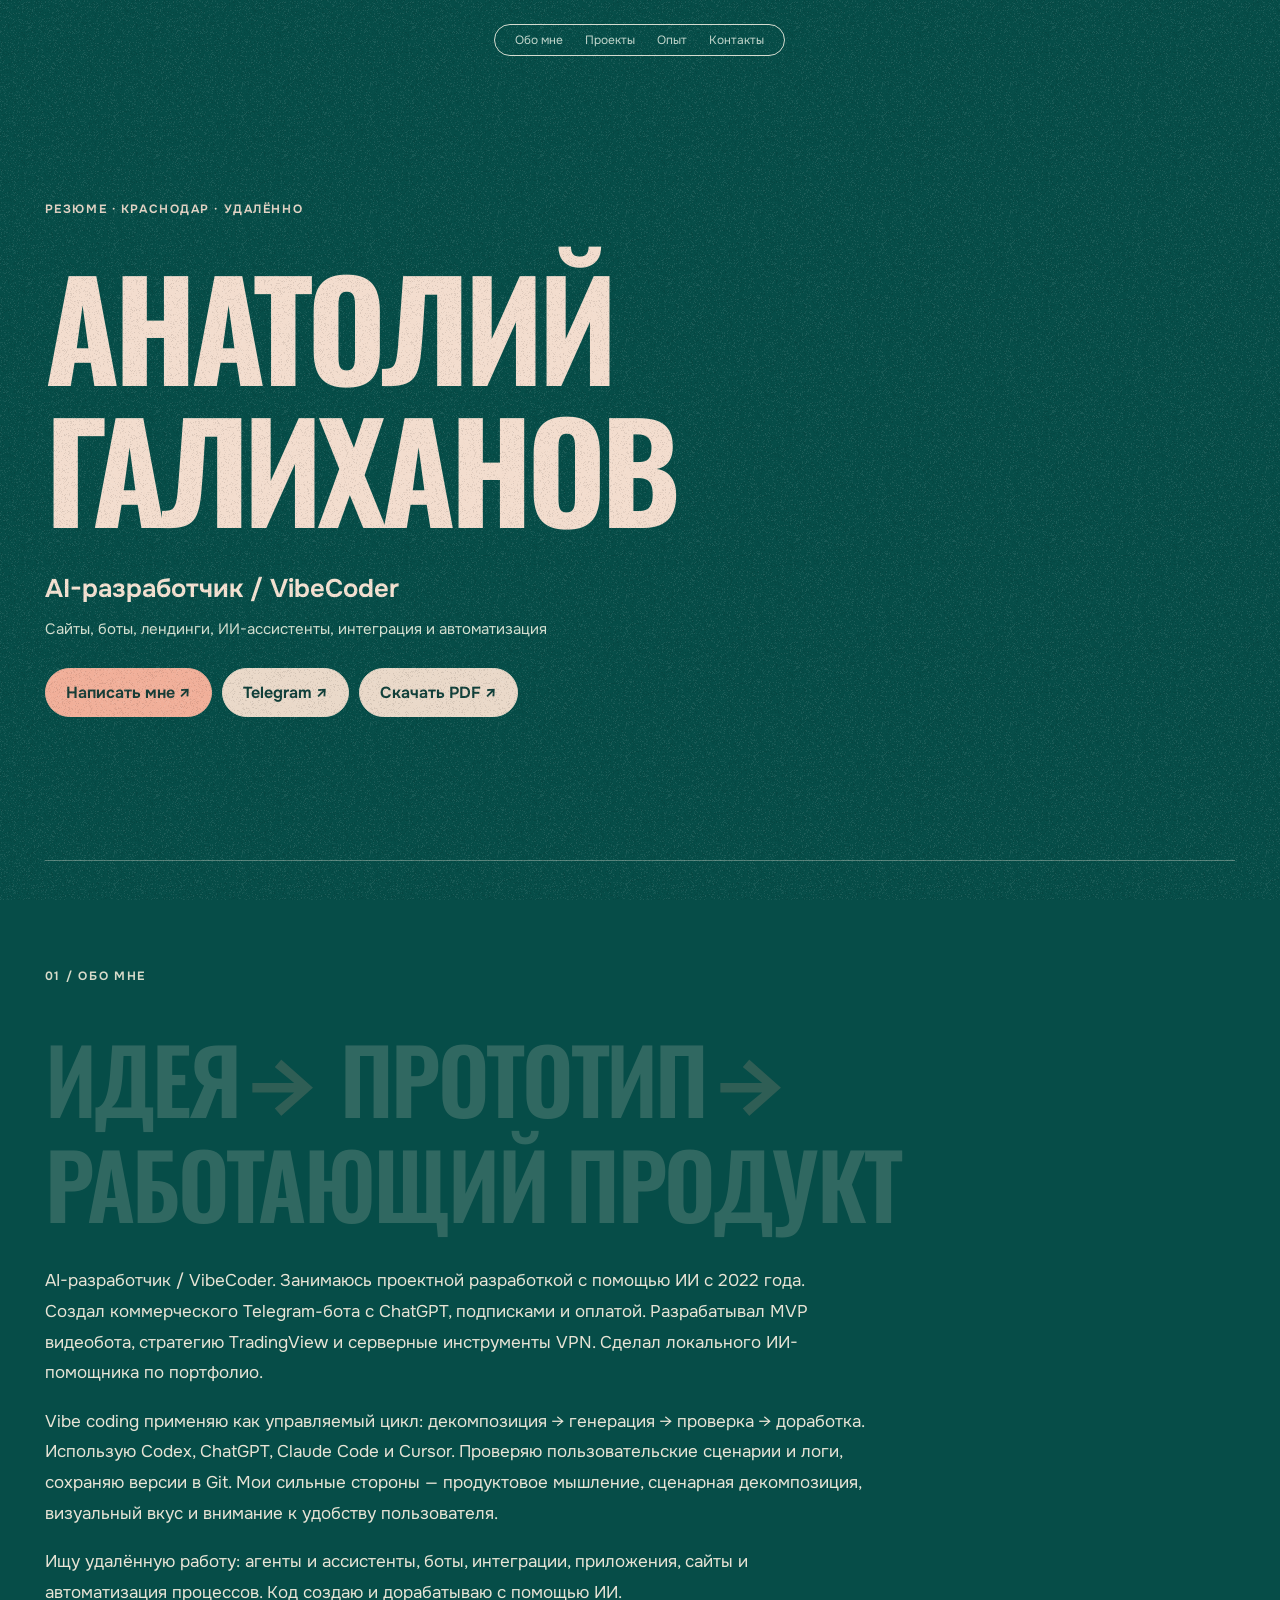
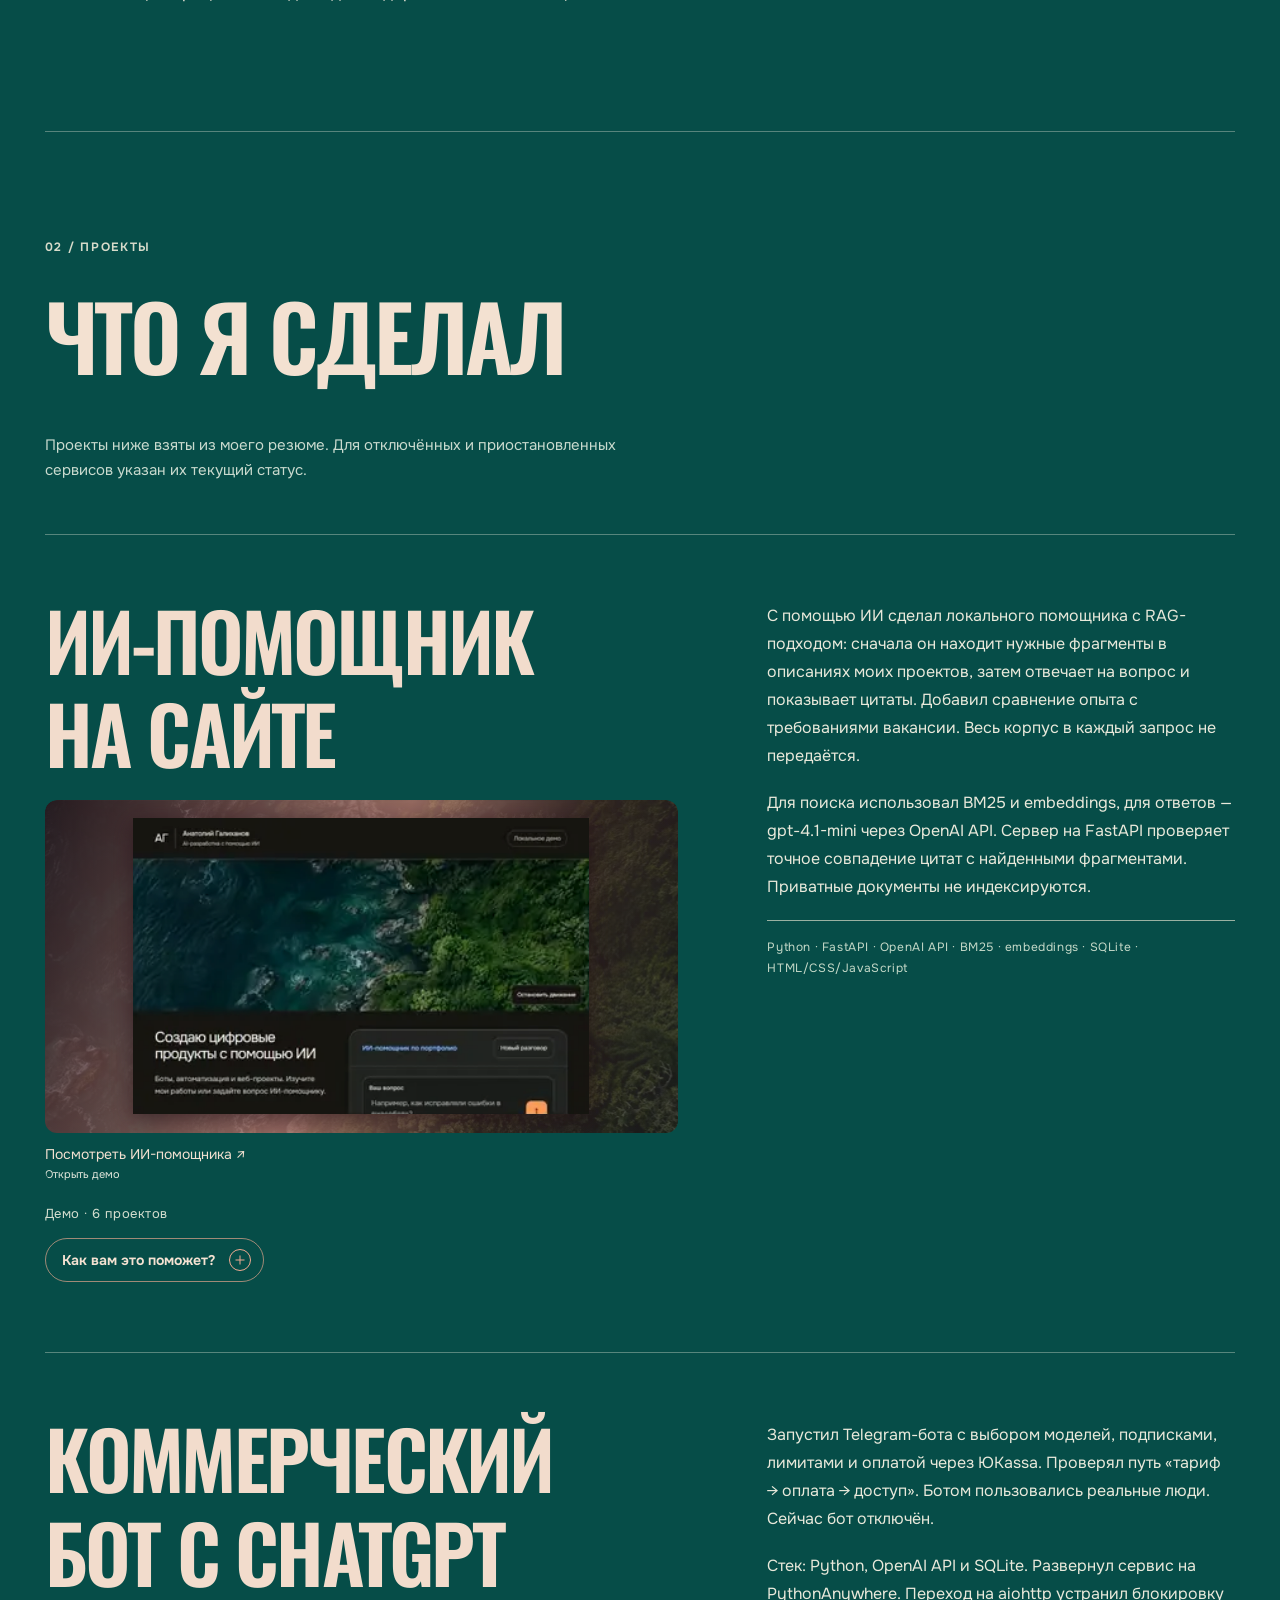
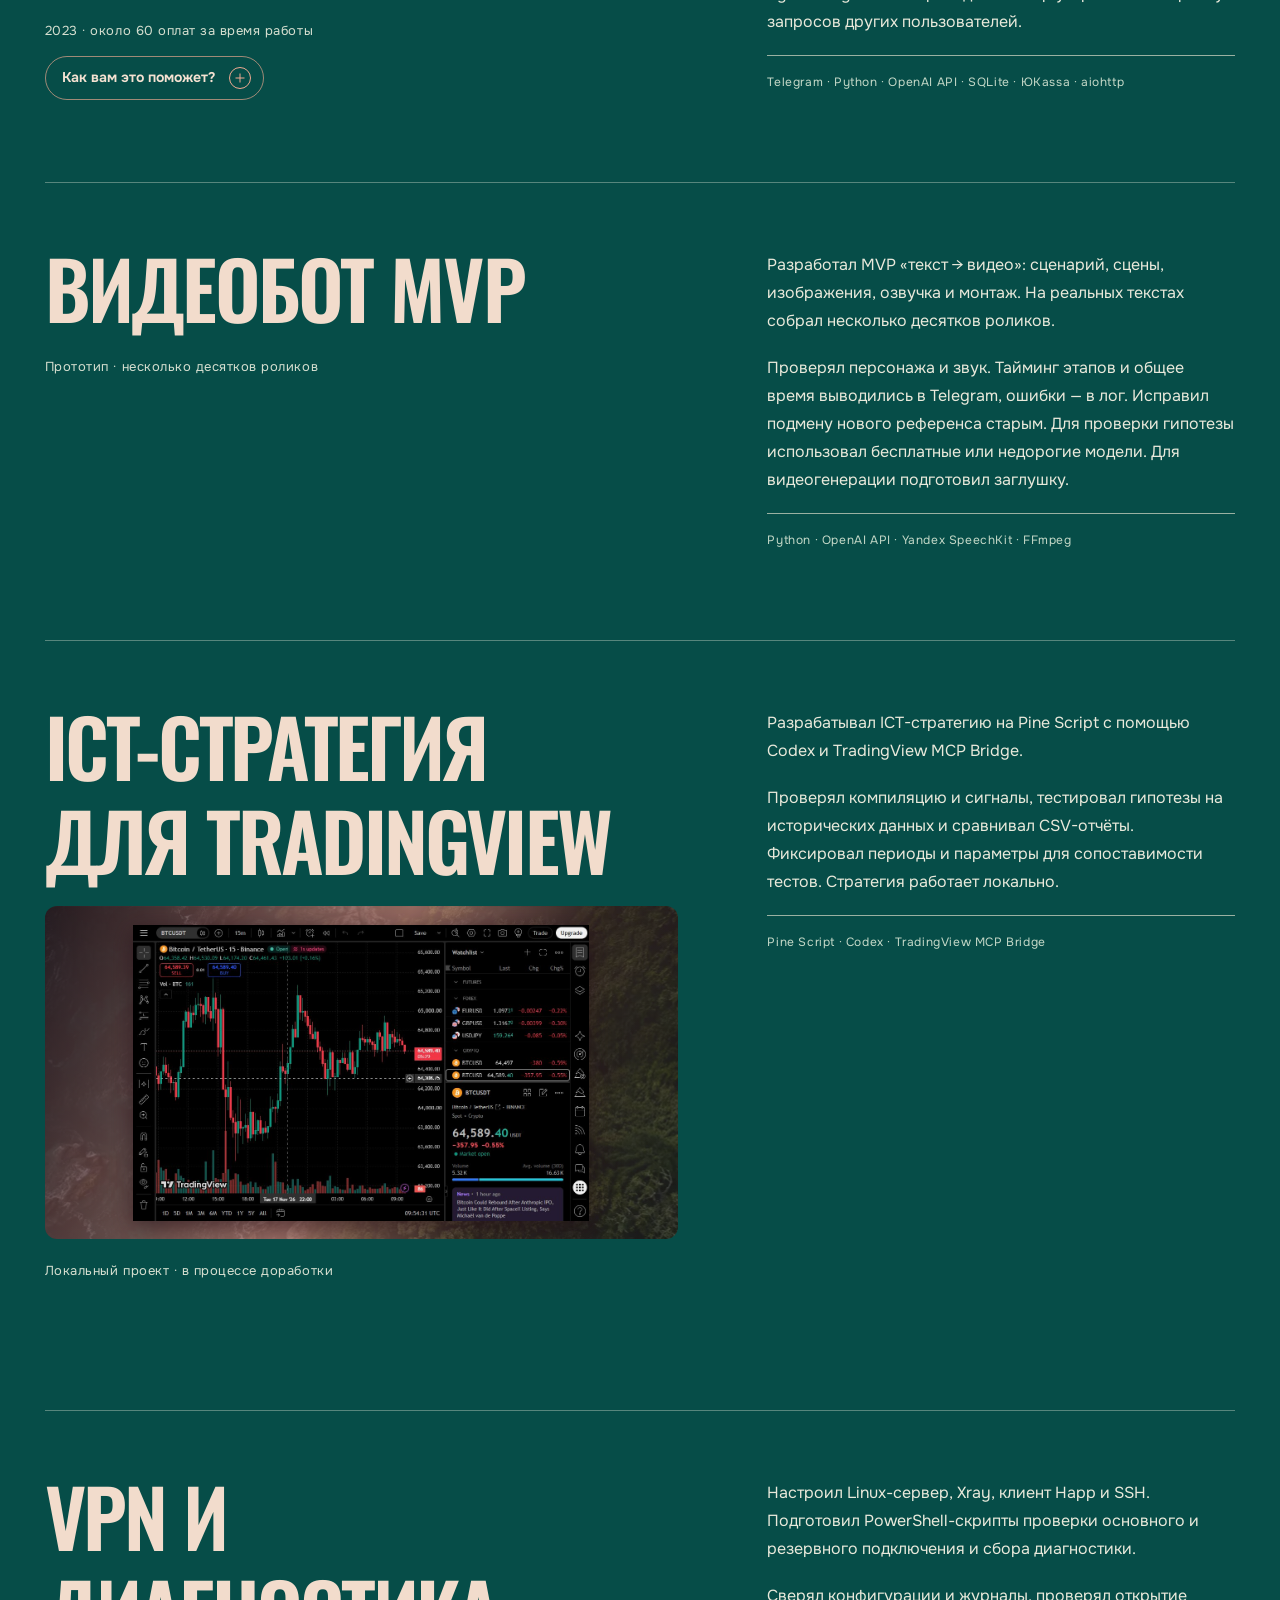
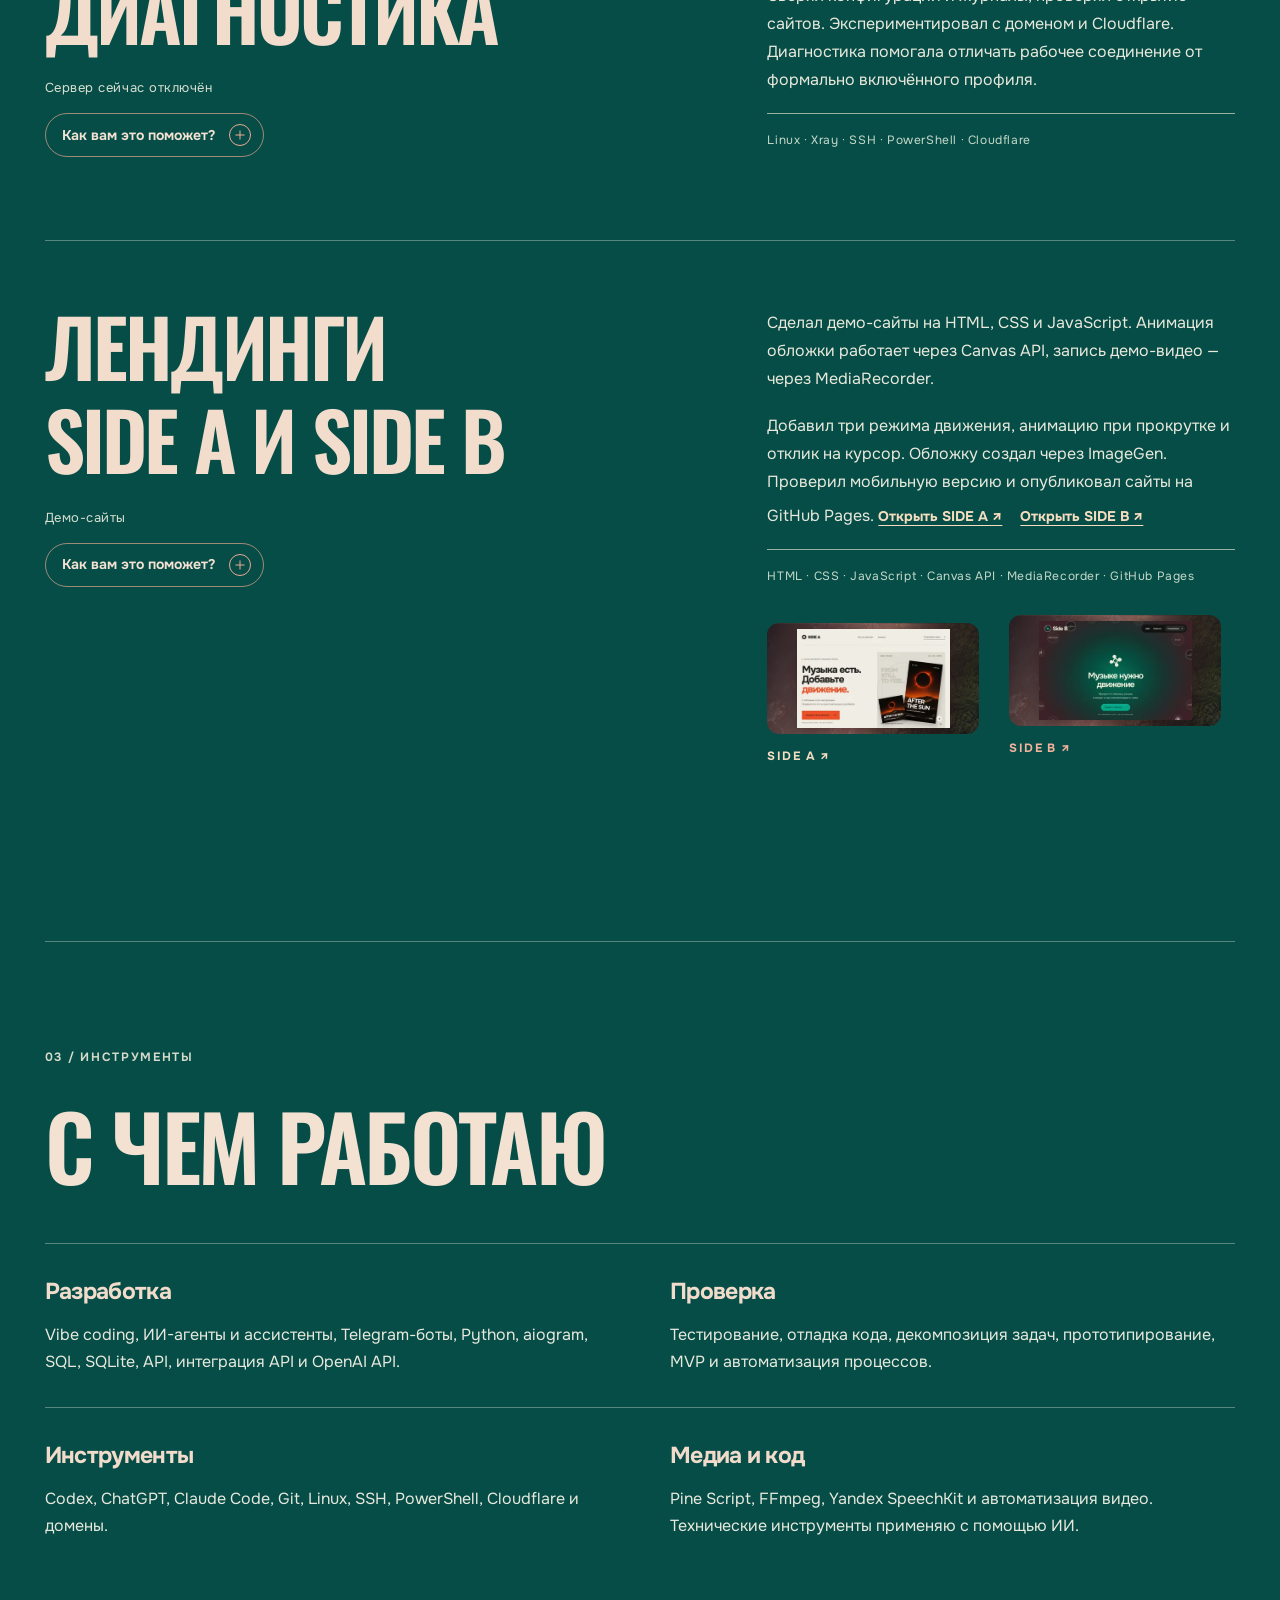
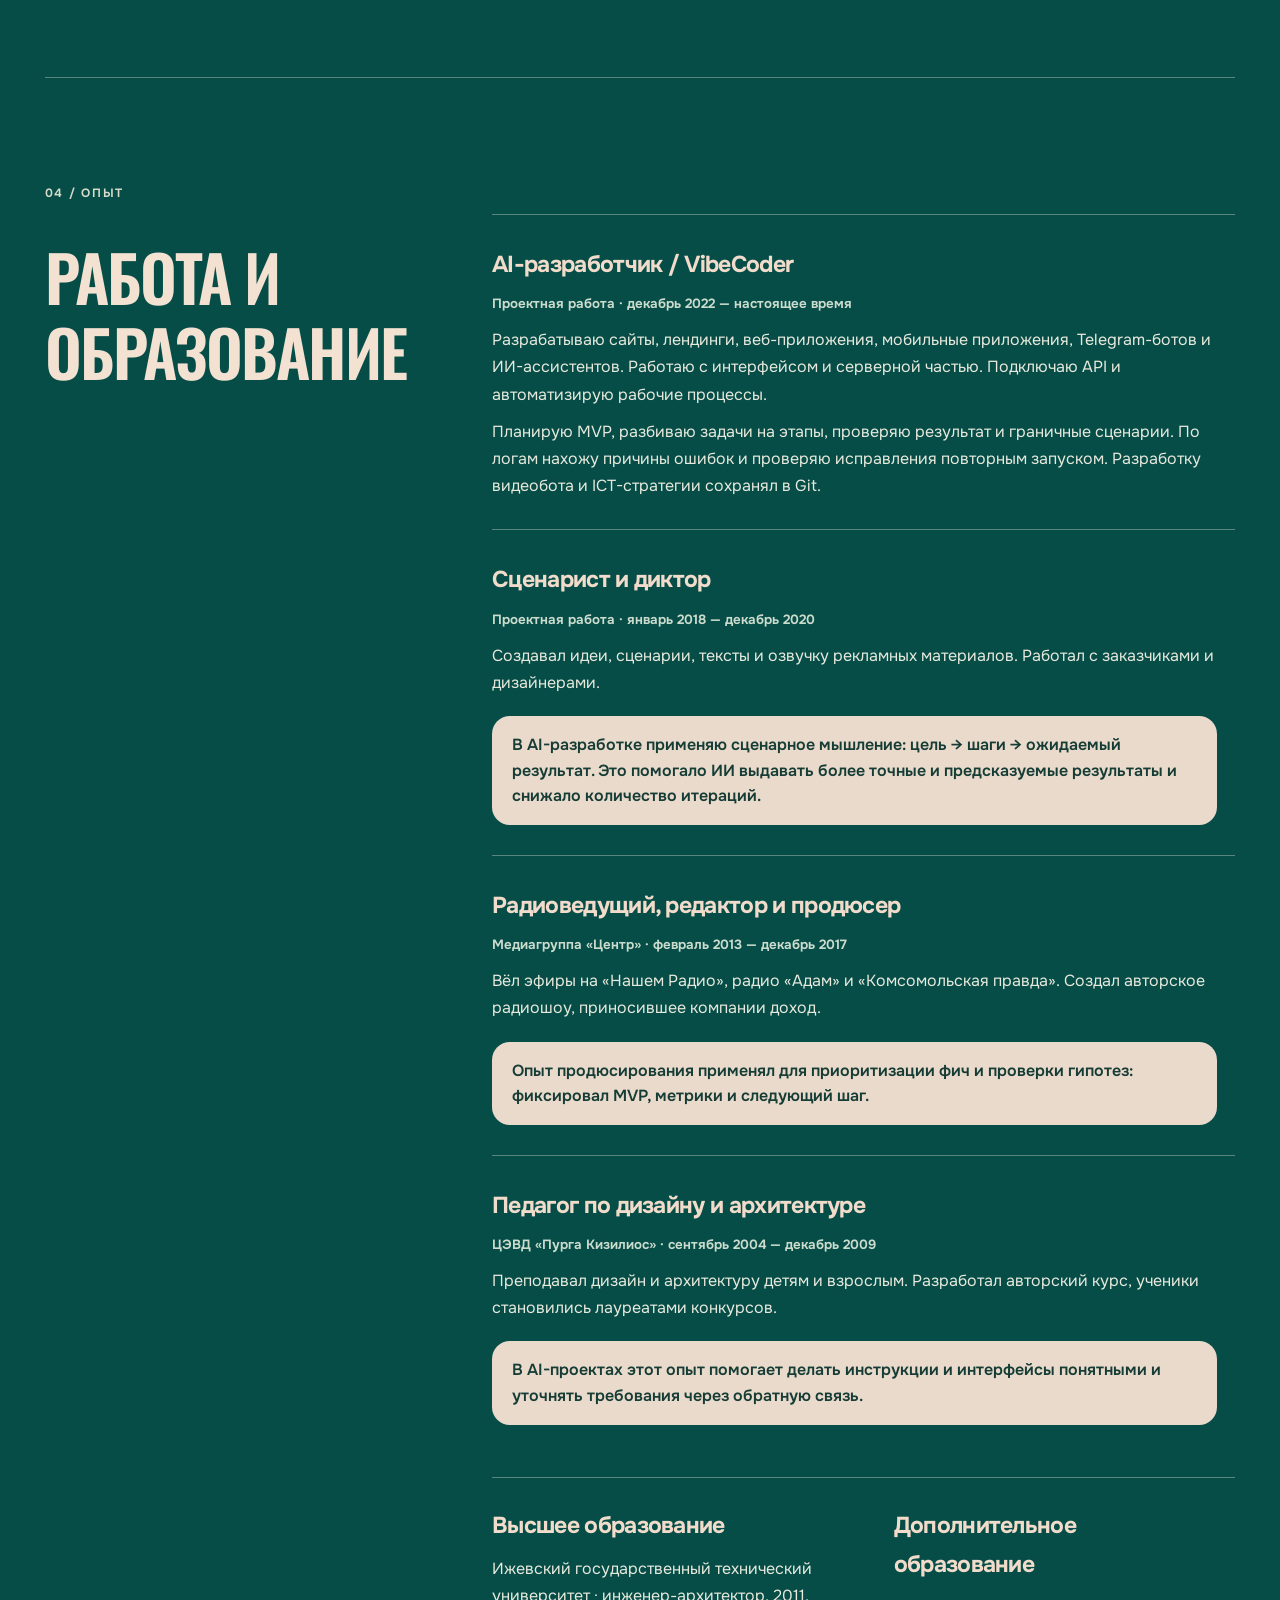
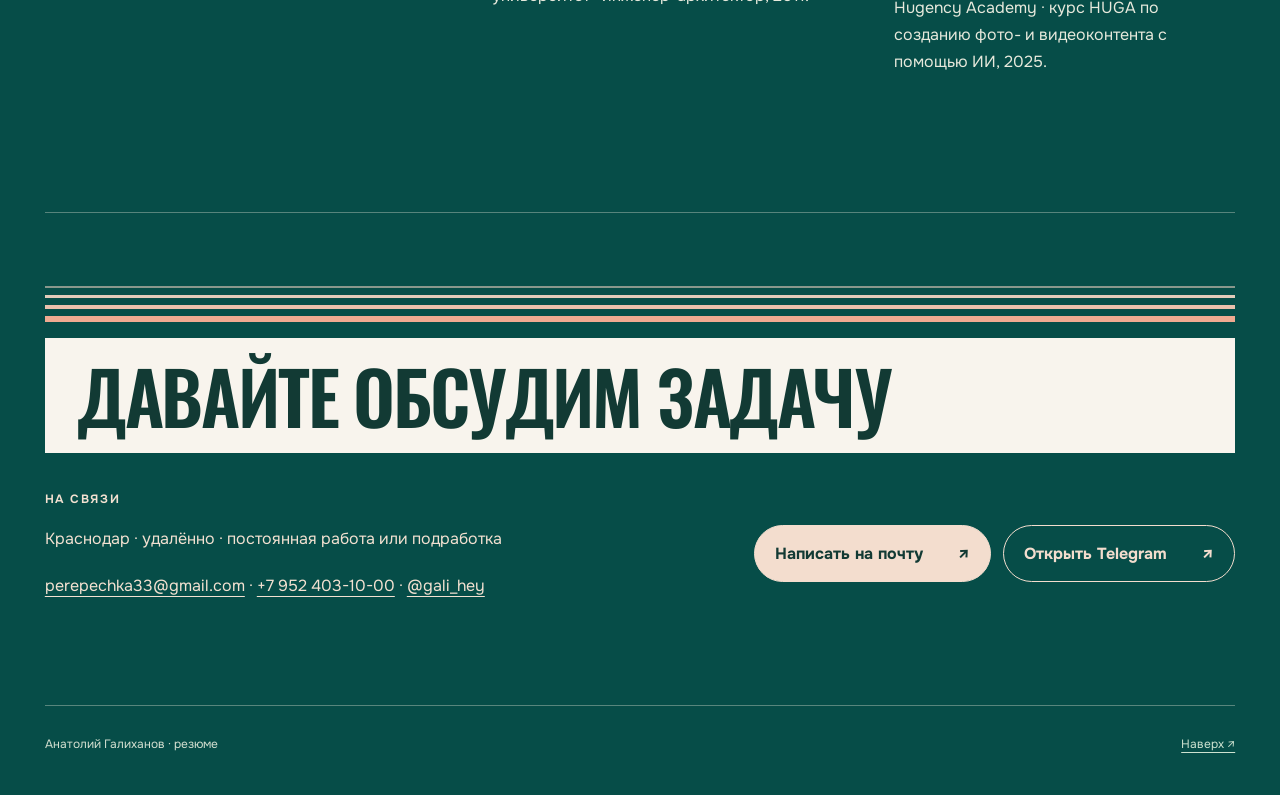
==== commit 44aa4ceb: "Explain project benefits and feature the site assistant first" ====
--- a/resume/index.html
+++ b/resume/index.html
@@ -254,16 +254,61 @@
 </style><style id="tradingview-preview-style">
 .tradingview-preview{display:block;margin:20px 0 16px;text-decoration:none}
 @media print{.tradingview-preview{display:none}}
+</style><style id="project-benefit-style">
+.project-benefit{max-width:40ch;margin:14px 0 0}
+.project-benefit summary{
+ display:inline-flex;align-items:center;gap:14px;min-height:44px;max-width:100%;padding:7px 12px 7px 16px;
+ border:1px solid #efaa91a8;border-radius:30px;color:#f5e2d2;font-size:.88rem;font-weight:650;
+ list-style:none;cursor:pointer;transition:background-color .2s ease,border-color .2s ease;
+}
+.project-benefit summary::-webkit-details-marker{display:none}
+.project-benefit summary::marker{content:""}
+.project-benefit summary:focus-visible{outline:2px solid #f3c2ac;outline-offset:4px}
+.project-benefit[open] summary{background:#f3c2ac17;border-color:#efaa91}
+@media(hover:hover){.project-benefit summary:hover{background:#f3c2ac22;border-color:#efaa91}}
+.project-benefit-icon{position:relative;flex:0 0 22px;width:22px;height:22px;border:1px solid #efaa91;border-radius:50%;color:#efaa91}
+.project-benefit-icon::before,.project-benefit-icon::after{content:"";position:absolute;left:50%;top:50%;width:9px;height:1px;background:currentColor;transform:translate(-50%,-50%)}
+.project-benefit-icon::after{transform:translate(-50%,-50%) rotate(90deg)}
+.project-benefit[open] .project-benefit-icon::after{display:none}
+.project-benefit p{margin:11px 0 0;padding:3px 0 3px 13px;border-left:2px solid #efaa91;color:#f3e1d1;font-size:.95rem;line-height:1.55}
+@media print{.project-benefit{display:none}}
+
+.project-benefit summary::after{content:none}
+.project-benefit.is-awaiting{opacity:0;pointer-events:none}
+.project-benefit.is-awaiting:focus-within{opacity:1;pointer-events:auto}
+.project-benefit.is-revealed{animation:benefit-appear .85s ease-out both}
+@keyframes benefit-appear{from{opacity:0}to{opacity:1}}
+@media screen and (max-width:700px){
+ .app-body .project-benefit{margin:20px 0 20px}
+ .project-benefit.is-revealed{animation-duration:.6s}
+}
+@media(prefers-reduced-motion:reduce){.project-benefit.is-revealed{animation-duration:.45s!important}}
+@media screen and (min-width:701px){
+ #projects .project .app-body{
+  align-self:start;
+  /* Align the letter tops across the display and body fonts. */
+  padding-block-start:clamp(2px,calc(1.33vw - 7.3px),14px);
+ }
+}
 </style></head><body id="top"><a class="skip" href="#about">Перейти к резюме</a><header class="topbar wrap"><nav aria-label="Разделы страницы"><a href="#about">Обо мне</a><a href="#projects">Проекты</a><a href="#experience">Опыт</a><a href="#contacts">Контакты</a></nav></header><main class="wrap">
 <div class="hero"><p class="eyebrow">Резюме · Краснодар · удалённо</p><h1><span class="hero-title-motion"><span class="fitted-line"><span>АНАТОЛИЙ</span></span> <br><span class="fitted-line"><span>ГАЛИХАНОВ</span></span></span></h1><p class="intro"><span class="resume-scroll-word" aria-hidden="true">Резюме</span><span class="intro-specialty">AI-разработчик / VibeCoder</span></p><p class="role">Сайты, боты, лендинги, ИИ-ассистенты, интеграция и автоматизация</p><div class="resume-contact"><div class="contact-action"><button class="primary" id="contact-trigger" type="button" aria-expanded="false" aria-controls="contact-popover">Написать мне ↗</button><div class="contact-popover" id="contact-popover" hidden=""><div class="contact-email-row"><span id="contact-email">perepechka33@gmail.com</span><button id="copy-email" type="button" aria-label="Скопировать адрес почты" title="Скопировать адрес почты"><svg viewbox="0 0 24 24" fill="none" aria-hidden="true"><rect x="8" y="8" width="12" height="12" rx="2" stroke="currentColor" stroke-width="1.8"></rect><path d="M16 8V6a2 2 0 0 0-2-2H6a2 2 0 0 0-2 2v8a2 2 0 0 0 2 2h2" stroke="currentColor" stroke-width="1.8"></path></svg><span>Скопировать</span></button></div><p class="copy-status" id="copy-status" role="status" aria-live="polite"></p></div></div><a href="https://t.me/gali_hey" target="_blank" rel="noopener noreferrer">Telegram ↗</a><a href="Резюме.pdf" download="">Скачать PDF ↗</a></div></div>
 <section class="section" id="about"><span class="section-index">01 / ОБО МНЕ</span><h2 class="section-title scroll-flow"><span class="flow-part">Идея</span> <span class="flow-part flow-arrow">→</span> <span class="flow-part">прототип</span> <span class="flow-part flow-arrow">→</span> <span class="flow-part">работающий продукт</span></h2><div class="reading"><p>AI-разработчик / VibeCoder. Занимаюсь проектной разработкой с помощью ИИ с 2022 года. Создал коммерческого Telegram-бота с ChatGPT, подписками и оплатой. Разрабатывал MVP видеобота, стратегию TradingView и серверные инструменты VPN. Сделал локального ИИ-помощника по портфолио.</p><p>Vibe coding применяю как управляемый цикл: декомпозиция → генерация → проверка → доработка. Использую Codex, ChatGPT, Claude Code и Cursor. Проверяю пользовательские сценарии и логи, сохраняю версии в Git. Мои сильные стороны — продуктовое мышление, сценарная декомпозиция, визуальный вкус и внимание к удобству пользователя.</p><p>Ищу удалённую работу: агенты и ассистенты, боты, интеграции, приложения, сайты и автоматизация процессов. Код создаю и дорабатываю с помощью ИИ.</p></div></section>
-<section class="section" id="projects"><span class="section-index">02 / ПРОЕКТЫ</span><h2 class="section-title"><span class="fitted-line"><span>Что я сделал</span></span></h2><p class="reading">Проекты ниже взяты из моего резюме. Для отключённых и приостановленных сервисов указан их текущий статус.</p><article class="app project"><div class="app-heading"><h3><span class="fitted-line"><span>Коммерческий</span></span> <span class="fitted-line"><span>бот с ChatGPT</span></span></h3><p class="rank">2023 · около 60 оплат за время работы</p></div><div class="app-body"><p>Запустил Telegram-бота с выбором моделей, подписками, лимитами и оплатой через ЮKassa. Проверял путь «тариф → оплата → доступ». Ботом пользовались реальные люди. Сейчас бот отключён.</p><p>Стек: Python, OpenAI API и SQLite. Развернул сервис на PythonAnywhere. Переход на aiohttp устранил блокировку запросов других пользователей.</p><p class="project-tools">Telegram · Python · OpenAI API · SQLite · ЮKassa · aiohttp</p></div></article><article class="app project"><div class="app-heading"><h3><span class="fitted-line"><span>ИИ-помощник</span></span> <span class="fitted-line"><span>по портфолио</span></span></h3><a class="rag-preview" href="https://rag-portfolio-galihey.gali-hey.chatgpt.site" target="_blank" rel="noopener noreferrer" aria-label="Открыть ИИ-помощника по портфолио"><div class="project-stage" aria-hidden="true">
+<section class="section" id="projects"><span class="section-index">02 / ПРОЕКТЫ</span><h2 class="section-title"><span class="fitted-line"><span>Что я сделал</span></span></h2><p class="reading">Проекты ниже взяты из моего резюме. Для отключённых и приостановленных сервисов указан их текущий статус.</p><article class="app project" id="rag-project"><div class="app-heading"><h3><span class="fitted-line"><span>ИИ-помощник</span></span> <span class="fitted-line"><span>на сайте</span></span></h3><a class="rag-preview" href="https://rag-portfolio-galihey.gali-hey.chatgpt.site" target="_blank" rel="noopener noreferrer" aria-label="Открыть демо ИИ-помощника"><div class="project-stage" aria-hidden="true">
  <div class="project-screen">
   <img class="project-poster" src="assets/rag-motion.jpg" alt="" loading="lazy" decoding="async">
   <video class="project-motion" data-src="assets/rag-smooth.mp4" muted playsinline preload="none" tabindex="-1" disablepictureinpicture loop></video>
   <div class="project-frames" data-src="assets/rag-smooth.webp"><i></i><i></i></div>
  </div>
-</div><span class="rag-preview-label">Посмотреть ИИ-помощника <span aria-hidden="true">↗</span><small>Открыть демо</small></span></a><p class="rank">Демо · 6 проектов</p></div><div class="app-body"><p>С помощью ИИ сделал локального помощника с RAG-подходом: сначала он находит нужные фрагменты в описаниях моих проектов, затем отвечает на вопрос и показывает цитаты. Добавил сравнение опыта с требованиями вакансии. Весь корпус в каждый запрос не передаётся.</p><p>Для поиска использовал BM25 и embeddings, для ответов — gpt-4.1-mini через OpenAI API. Сервер на FastAPI проверяет точное совпадение цитат с найденными фрагментами. Приватные документы не индексируются.</p><p class="project-tools">Python · FastAPI · OpenAI API · BM25 · embeddings · SQLite · HTML/CSS/JavaScript</p></div></article><article class="app project"><div class="app-heading"><h3><span class="fitted-line"><span>Видеобот <span style="letter-spacing: -0.8px;">MVP</span></span></span></h3><p class="rank">Прототип · несколько десятков роликов</p></div><div class="app-body"><p>Разработал MVP «текст → видео»: сценарий, сцены, изображения, озвучка и монтаж. На реальных текстах собрал несколько десятков роликов.</p><p>Проверял персонажа и звук. Тайминг этапов и общее время выводились в Telegram, ошибки — в лог. Исправил подмену нового референса старым. Для проверки гипотезы использовал бесплатные или недорогие модели. Для видеогенерации подготовил заглушку.</p><p class="project-tools">Python · OpenAI API · Yandex SpeechKit · FFmpeg</p></div></article><article class="app project" id="tradingview"><div class="app-heading"><h3><span class="fitted-line"><span>ICT-стратегия</span></span> <span class="fitted-line"><span>для TradingView</span></span></h3><a class="tradingview-preview" href="https://www.tradingview.com/chart/?symbol=BINANCE%3ABTCUSDT&amp;interval=15&amp;theme=dark" target="_blank" rel="noopener noreferrer" aria-label="Открыть график BTC/USDT на TradingView, 15 минут">
+</div><span class="rag-preview-label">Посмотреть ИИ-помощника <span aria-hidden="true">↗</span><small>Открыть демо</small></span></a><p class="rank">Демо · 6 проектов</p><details class="project-benefit">
+ <summary>Как вам это поможет?<span class="project-benefit-icon" aria-hidden="true"></span></summary>
+ <p>Посетитель задаёт вопрос, а ИИ находит ответ по материалам вашего сайта.</p>
+</details></div><div class="app-body"><p>С помощью ИИ сделал локального помощника с RAG-подходом: сначала он находит нужные фрагменты в описаниях моих проектов, затем отвечает на вопрос и показывает цитаты. Добавил сравнение опыта с требованиями вакансии. Весь корпус в каждый запрос не передаётся.</p><p>Для поиска использовал BM25 и embeddings, для ответов — gpt-4.1-mini через OpenAI API. Сервер на FastAPI проверяет точное совпадение цитат с найденными фрагментами. Приватные документы не индексируются.</p><p class="project-tools">Python · FastAPI · OpenAI API · BM25 · embeddings · SQLite · HTML/CSS/JavaScript</p></div></article><article class="app project"><div class="app-heading"><h3><span class="fitted-line"><span>Коммерческий</span></span> <span class="fitted-line"><span>бот с ChatGPT</span></span></h3><p class="rank">2023 · около 60 оплат за время работы</p><details class="project-benefit">
+ <summary>Как вам это поможет?<span class="project-benefit-icon" aria-hidden="true"></span></summary>
+ <p>Пользуйтесь ИИ прямо в Telegram. Можно выбрать тариф и оплатить его.</p>
+</details></div><div class="app-body"><p>Запустил Telegram-бота с выбором моделей, подписками, лимитами и оплатой через ЮKassa. Проверял путь «тариф → оплата → доступ». Ботом пользовались реальные люди. Сейчас бот отключён.</p><p>Стек: Python, OpenAI API и SQLite. Развернул сервис на PythonAnywhere. Переход на aiohttp устранил блокировку запросов других пользователей.</p><p class="project-tools">Telegram · Python · OpenAI API · SQLite · ЮKassa · aiohttp</p></div></article><article class="app project"><div class="app-heading"><h3><span class="fitted-line"><span>Видеобот <span style="letter-spacing: -0.8px;">MVP</span></span></span></h3><p class="rank">Прототип · несколько десятков роликов</p><details class="project-benefit">
+ <summary>Как вам это поможет?<span class="project-benefit-icon" aria-hidden="true"></span></summary>
+ <p>Отправляете текст в Telegram и получаете готовый ролик с озвучкой.</p>
+</details></div><div class="app-body"><p>Разработал MVP «текст → видео»: сценарий, сцены, изображения, озвучка и монтаж. На реальных текстах собрал несколько десятков роликов.</p><p>Проверял персонажа и звук. Тайминг этапов и общее время выводились в Telegram, ошибки — в лог. Исправил подмену нового референса старым. Для проверки гипотезы использовал бесплатные или недорогие модели. Для видеогенерации подготовил заглушку.</p><p class="project-tools">Python · OpenAI API · Yandex SpeechKit · FFmpeg</p></div></article><article class="app project" id="tradingview"><div class="app-heading"><h3><span class="fitted-line"><span>ICT-стратегия</span></span> <span class="fitted-line"><span>для TradingView</span></span></h3><a class="tradingview-preview" href="https://www.tradingview.com/chart/?symbol=BINANCE%3ABTCUSDT&amp;interval=15&amp;theme=dark" target="_blank" rel="noopener noreferrer" aria-label="Открыть график BTC/USDT на TradingView, 15 минут">
  <div class="project-stage" aria-hidden="true">
   <div class="project-screen">
    <img class="project-poster" src="assets/tradingview-poster.jpg" alt="" loading="lazy" decoding="async">
@@ -271,7 +316,16 @@
    <div class="project-frames" data-src="assets/tradingview-frames.webp"><i></i><i></i></div>
   </div>
  </div>
-</a><p class="rank">Локальный проект · в процессе доработки</p></div><div class="app-body"><p>Разрабатывал ICT-стратегию на Pine Script с помощью Codex и TradingView MCP Bridge.</p><p>Проверял компиляцию и сигналы, тестировал гипотезы на исторических данных и сравнивал CSV-отчёты. Фиксировал периоды и параметры для сопоставимости тестов. Стратегия работает локально.</p><p class="project-tools">Pine Script · Codex · TradingView MCP Bridge</p></div></article><article class="app project"><div class="app-heading"><h3><span class="fitted-line"><span>VPN и диагностика</span></span></h3><p class="rank">Сервер сейчас отключён</p></div><div class="app-body"><p>Настроил Linux-сервер, Xray, клиент Happ и SSH. Подготовил PowerShell-скрипты проверки основного и резервного подключения и сбора диагностики.</p><p>Сверял конфигурации и журналы, проверял открытие сайтов. Экспериментировал с доменом и Cloudflare. Диагностика помогала отличать рабочее соединение от формально включённого профиля.</p><p class="project-tools">Linux · Xray · SSH · PowerShell · Cloudflare</p></div></article><article class="app project"><div class="app-heading"><h3><span class="fitted-line"><span>Лендинги</span></span> <span class="fitted-line"><span>SIDE A и SIDE B</span></span></h3><p class="rank">Демо-сайты</p></div><div class="app-body"><p>Сделал демо-сайты на HTML, CSS и JavaScript. Анимация обложки работает через Canvas API, запись демо-видео — через MediaRecorder.</p><p>Добавил три режима движения, анимацию при прокрутке и отклик на курсор. Обложку создал через ImageGen. Проверил мобильную версию и опубликовал сайты на GitHub Pages. <a href="https://galihey.github.io/side-a-cover-motion/?v=3" target="_blank" rel="noopener noreferrer">Открыть SIDE A ↗</a> <a href="https://galihey.github.io/side-a-cover-motion/side-b/?v=6" target="_blank" rel="noopener noreferrer">Открыть SIDE B ↗</a></p><p class="project-tools">HTML · CSS · JavaScript · Canvas API · MediaRecorder · GitHub Pages</p><div class="portfolio-previews" aria-label="Примеры лендингов"><a href="https://galihey.github.io/side-a-cover-motion/?v=3" target="_blank" rel="noopener noreferrer"><div class="project-stage" aria-hidden="true">
+</a><p class="rank">Локальный проект · в процессе доработки</p><details class="project-benefit">
+ <summary>Как вам это поможет?<span class="project-benefit-icon" aria-hidden="true"></span></summary>
+ <p>Проверьте, сколько вы заработаете или потеряете за выбранный месяц по вашей стратегии и модели входа.</p>
+</details></div><div class="app-body"><p>Разрабатывал ICT-стратегию на Pine Script с помощью Codex и TradingView MCP Bridge.</p><p>Проверял компиляцию и сигналы, тестировал гипотезы на исторических данных и сравнивал CSV-отчёты. Фиксировал периоды и параметры для сопоставимости тестов. Стратегия работает локально.</p><p class="project-tools">Pine Script · Codex · TradingView MCP Bridge</p></div></article><article class="app project"><div class="app-heading"><h3><span class="fitted-line"><span>VPN и диагностика</span></span></h3><p class="rank">Сервер сейчас отключён</p><details class="project-benefit">
+ <summary>Как вам это поможет?<span class="project-benefit-icon" aria-hidden="true"></span></summary>
+ <p>Ваш личный VPN для телефона и компьютера.</p>
+</details></div><div class="app-body"><p>Настроил Linux-сервер, Xray, клиент Happ и SSH. Подготовил PowerShell-скрипты проверки основного и резервного подключения и сбора диагностики.</p><p>Сверял конфигурации и журналы, проверял открытие сайтов. Экспериментировал с доменом и Cloudflare. Диагностика помогала отличать рабочее соединение от формально включённого профиля.</p><p class="project-tools">Linux · Xray · SSH · PowerShell · Cloudflare</p></div></article><article class="app project"><div class="app-heading"><h3><span class="fitted-line"><span>Лендинги</span></span> <span class="fitted-line"><span>SIDE A и SIDE B</span></span></h3><p class="rank">Демо-сайты</p><details class="project-benefit">
+ <summary>Как вам это поможет?<span class="project-benefit-icon" aria-hidden="true"></span></summary>
+ <p>Покупатель знакомится с вашим товаром и оформляет заказ на одной странице.</p>
+</details></div><div class="app-body"><p>Сделал демо-сайты на HTML, CSS и JavaScript. Анимация обложки работает через Canvas API, запись демо-видео — через MediaRecorder.</p><p>Добавил три режима движения, анимацию при прокрутке и отклик на курсор. Обложку создал через ImageGen. Проверил мобильную версию и опубликовал сайты на GitHub Pages. <a href="https://galihey.github.io/side-a-cover-motion/?v=3" target="_blank" rel="noopener noreferrer">Открыть SIDE A ↗</a> <a href="https://galihey.github.io/side-a-cover-motion/side-b/?v=6" target="_blank" rel="noopener noreferrer">Открыть SIDE B ↗</a></p><p class="project-tools">HTML · CSS · JavaScript · Canvas API · MediaRecorder · GitHub Pages</p><div class="portfolio-previews" aria-label="Примеры лендингов"><a href="https://galihey.github.io/side-a-cover-motion/?v=3" target="_blank" rel="noopener noreferrer"><div class="project-stage" aria-hidden="true">
  <div class="project-screen">
   <img class="project-poster" src="assets/side-a-motion.jpg" alt="" loading="lazy" decoding="async">
   <video class="project-motion" data-src="assets/side-a-smooth.mp4" muted playsinline preload="none" tabindex="-1" disablepictureinpicture loop></video>
@@ -639,4 +693,54 @@
  if(mobile.addEventListener)mobile.addEventListener('change',syncAll);
  if(reduced.addEventListener)reduced.addEventListener('change',syncAll);
 })();
-</script><div class="film-grain" aria-hidden="true"><span></span><span></span><span></span><span></span></div></body></html>+</script><div class="film-grain" aria-hidden="true"><span></span><span></span><span></span><span></span></div><script id="project-benefit-reveal">
+(function(){
+ if(!('IntersectionObserver' in window))return;
+ const mobile=matchMedia('screen and (max-width:700px)');
+ const waiting=new Map();
+ const placements=[];
+ function finish(benefit,animate){
+  const intro=waiting.get(benefit);
+  if(intro){
+   waiting.delete(benefit);
+   readingObserver.unobserve(intro);
+   buttonObserver.unobserve(benefit);
+  }
+  if(!benefit.classList.contains('is-awaiting'))return;
+  benefit.classList.remove('is-awaiting');
+  if(animate)benefit.classList.add('is-revealed');
+ }
+ function reveal(benefit,delay){
+  if(!waiting.has(benefit))return;
+  readingObserver.unobserve(waiting.get(benefit));
+  buttonObserver.unobserve(benefit);
+  setTimeout(()=>finish(benefit,true),delay);
+ }
+ const readingObserver=new IntersectionObserver(entries=>entries.forEach(({target,isIntersecting})=>{
+  if(isIntersecting&&!mobile.matches)reveal(target.closest('.project').querySelector('.project-benefit'),950);
+ }),{rootMargin:'0px 0px -18% 0px'});
+ const buttonObserver=new IntersectionObserver(entries=>entries.forEach(({target,isIntersecting})=>{
+  if(isIntersecting&&mobile.matches)reveal(target,280);
+ }));
+ document.querySelectorAll('#projects .project').forEach(project=>{
+  const intro=project.querySelector('.app-body > p');
+  const benefit=project.querySelector('.project-benefit');
+  if(!intro||!benefit)return;
+  const heading=benefit.parentElement;
+  const tools=project.querySelector('.app-body > .project-tools');
+  function place(){
+   if(mobile.matches&&tools){
+    if(benefit.nextElementSibling!==tools)tools.before(benefit);
+   }else if(benefit.parentElement!==heading)heading.append(benefit);
+  }
+  placements.push(place);
+  place();
+  benefit.classList.add('is-awaiting');
+  waiting.set(benefit,intro);
+  readingObserver.observe(intro);
+  buttonObserver.observe(benefit);
+  benefit.addEventListener('focusin',()=>finish(benefit,false),{once:true});
+ });
+ if(mobile.addEventListener)mobile.addEventListener('change',()=>placements.forEach(place=>place()));
+})();
+</script></body></html>
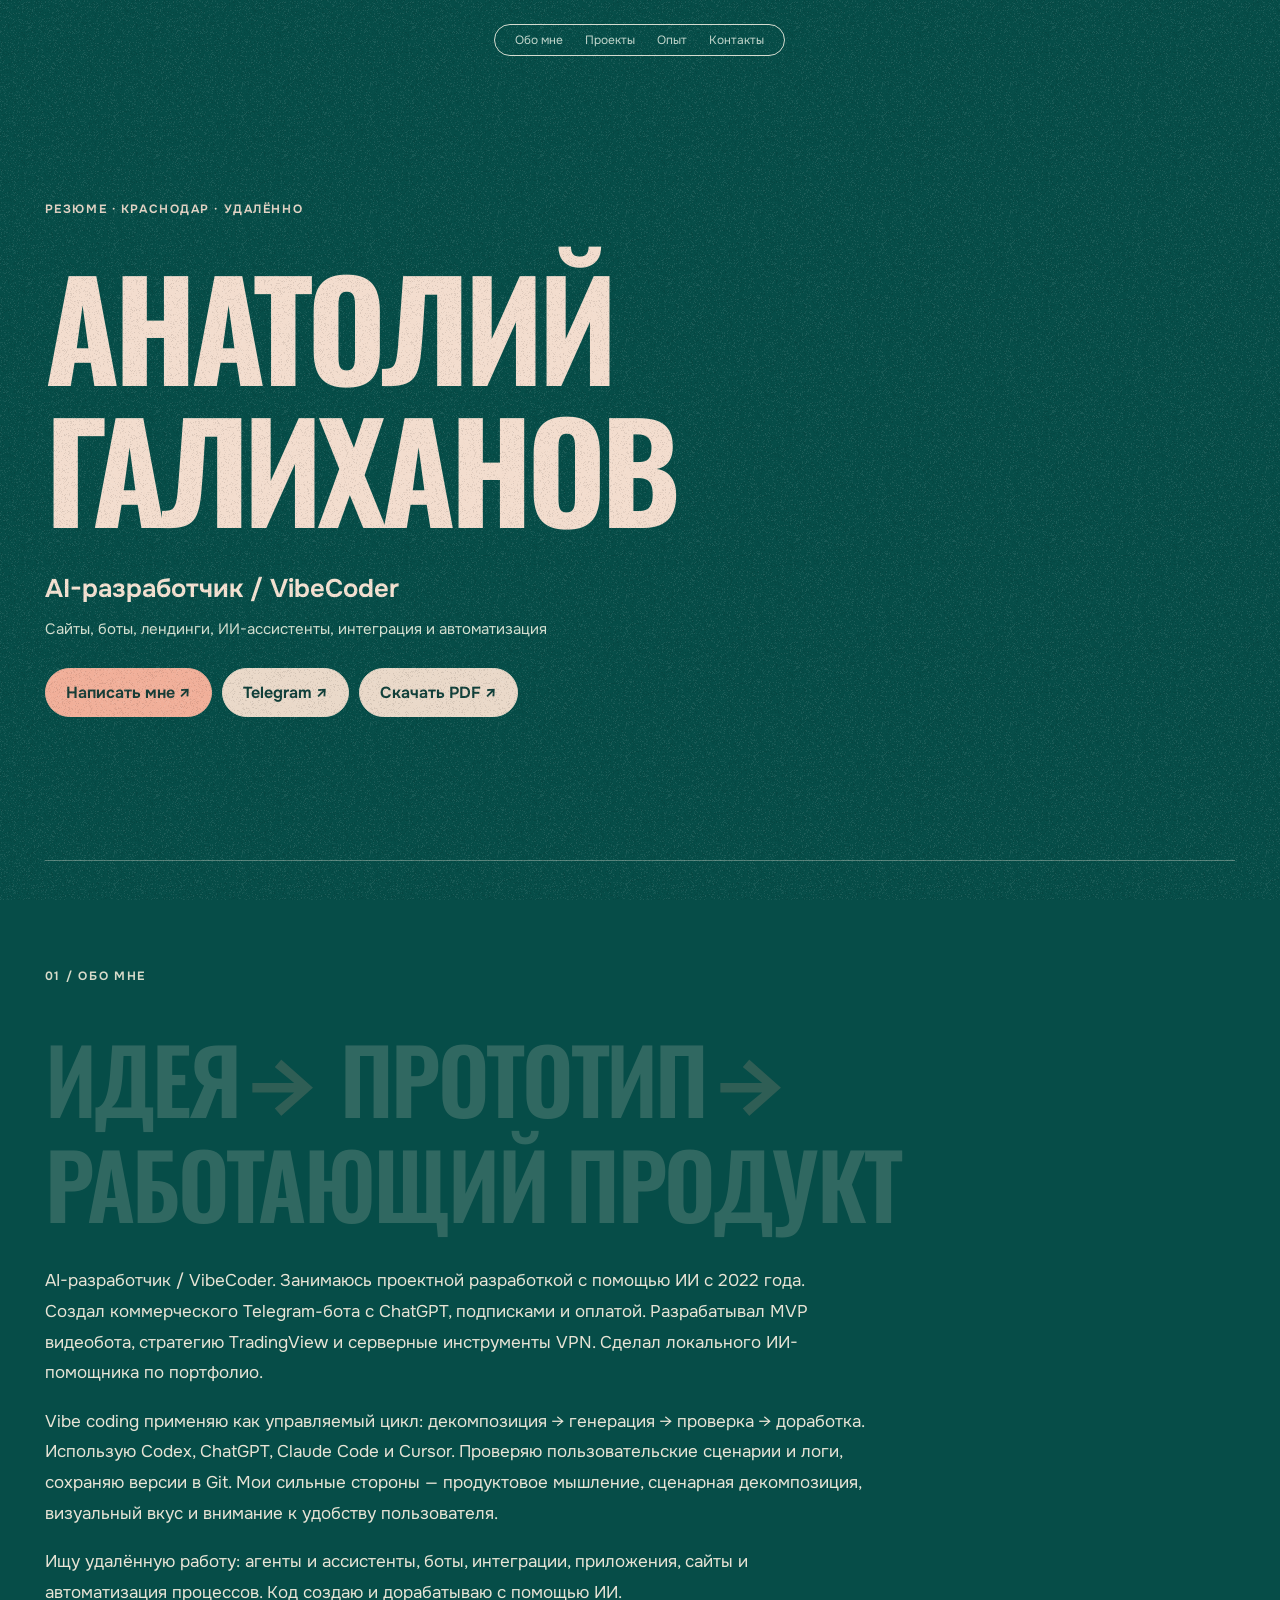
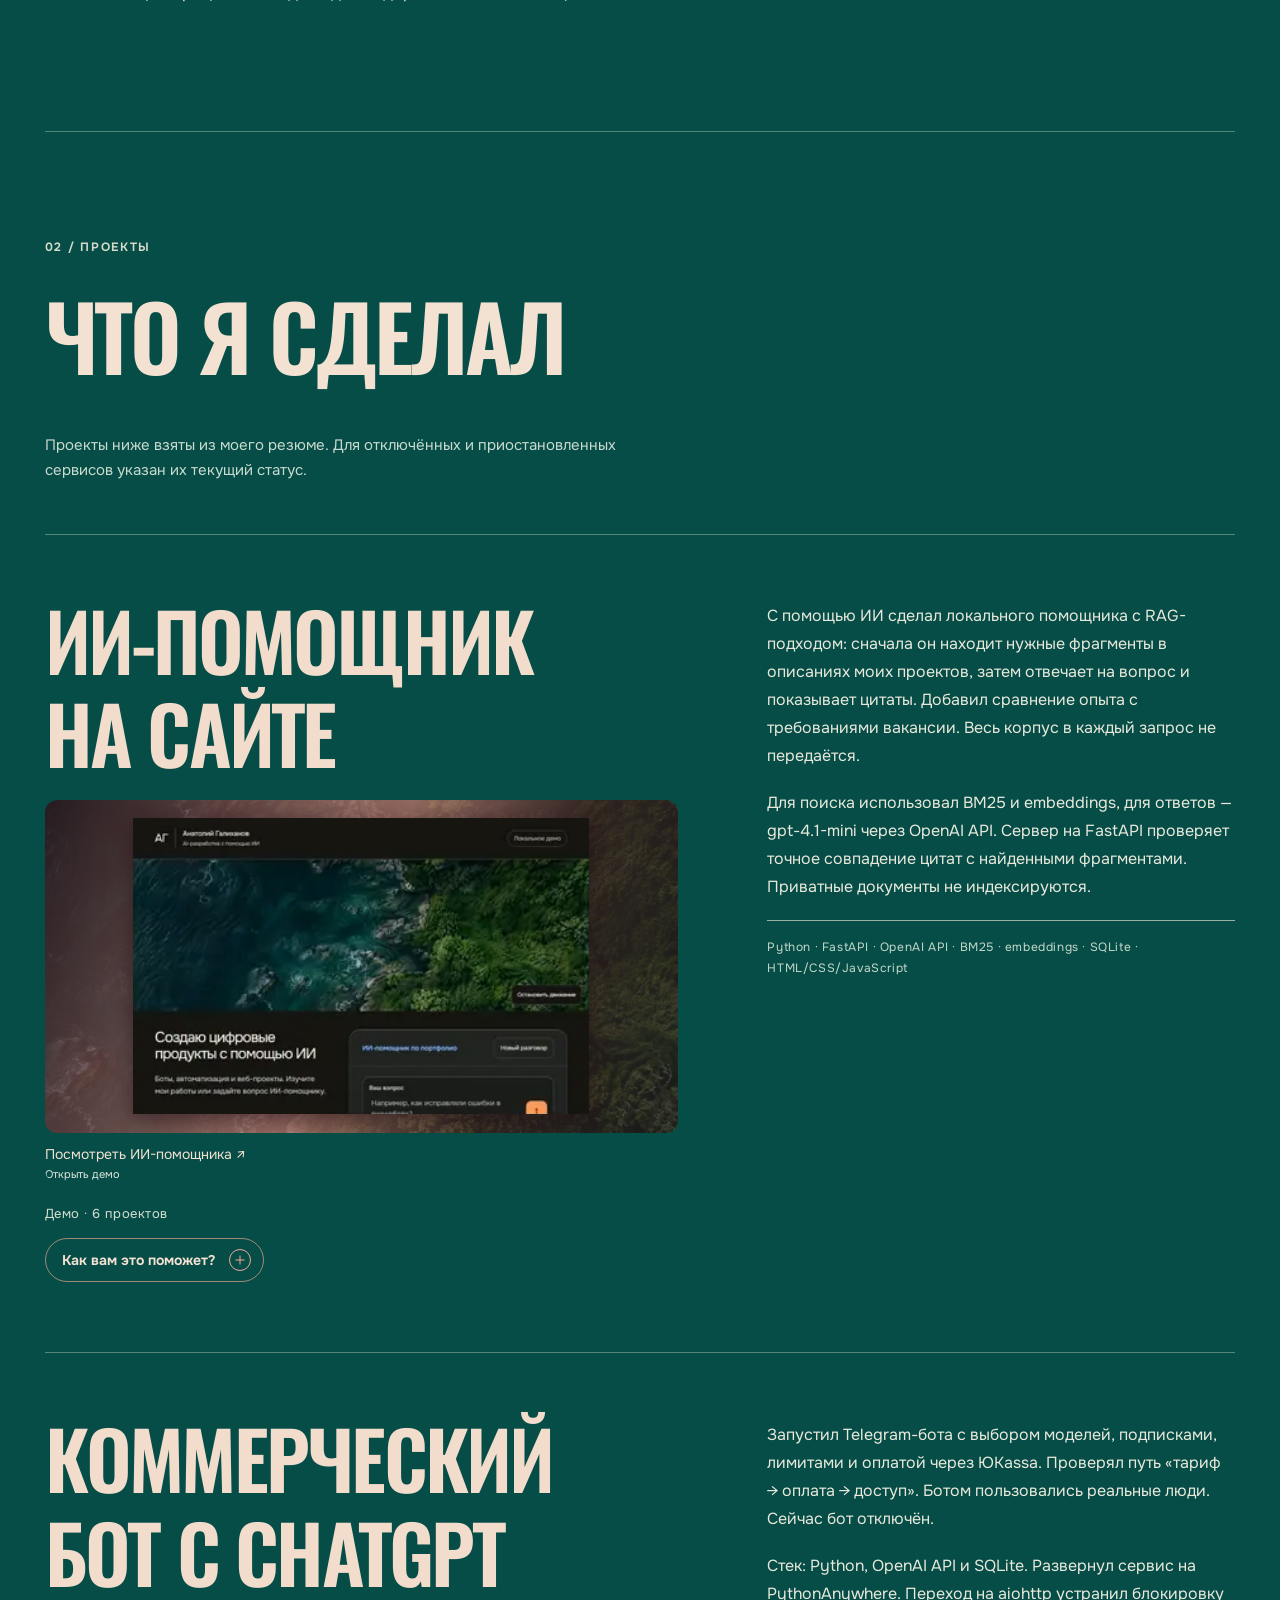
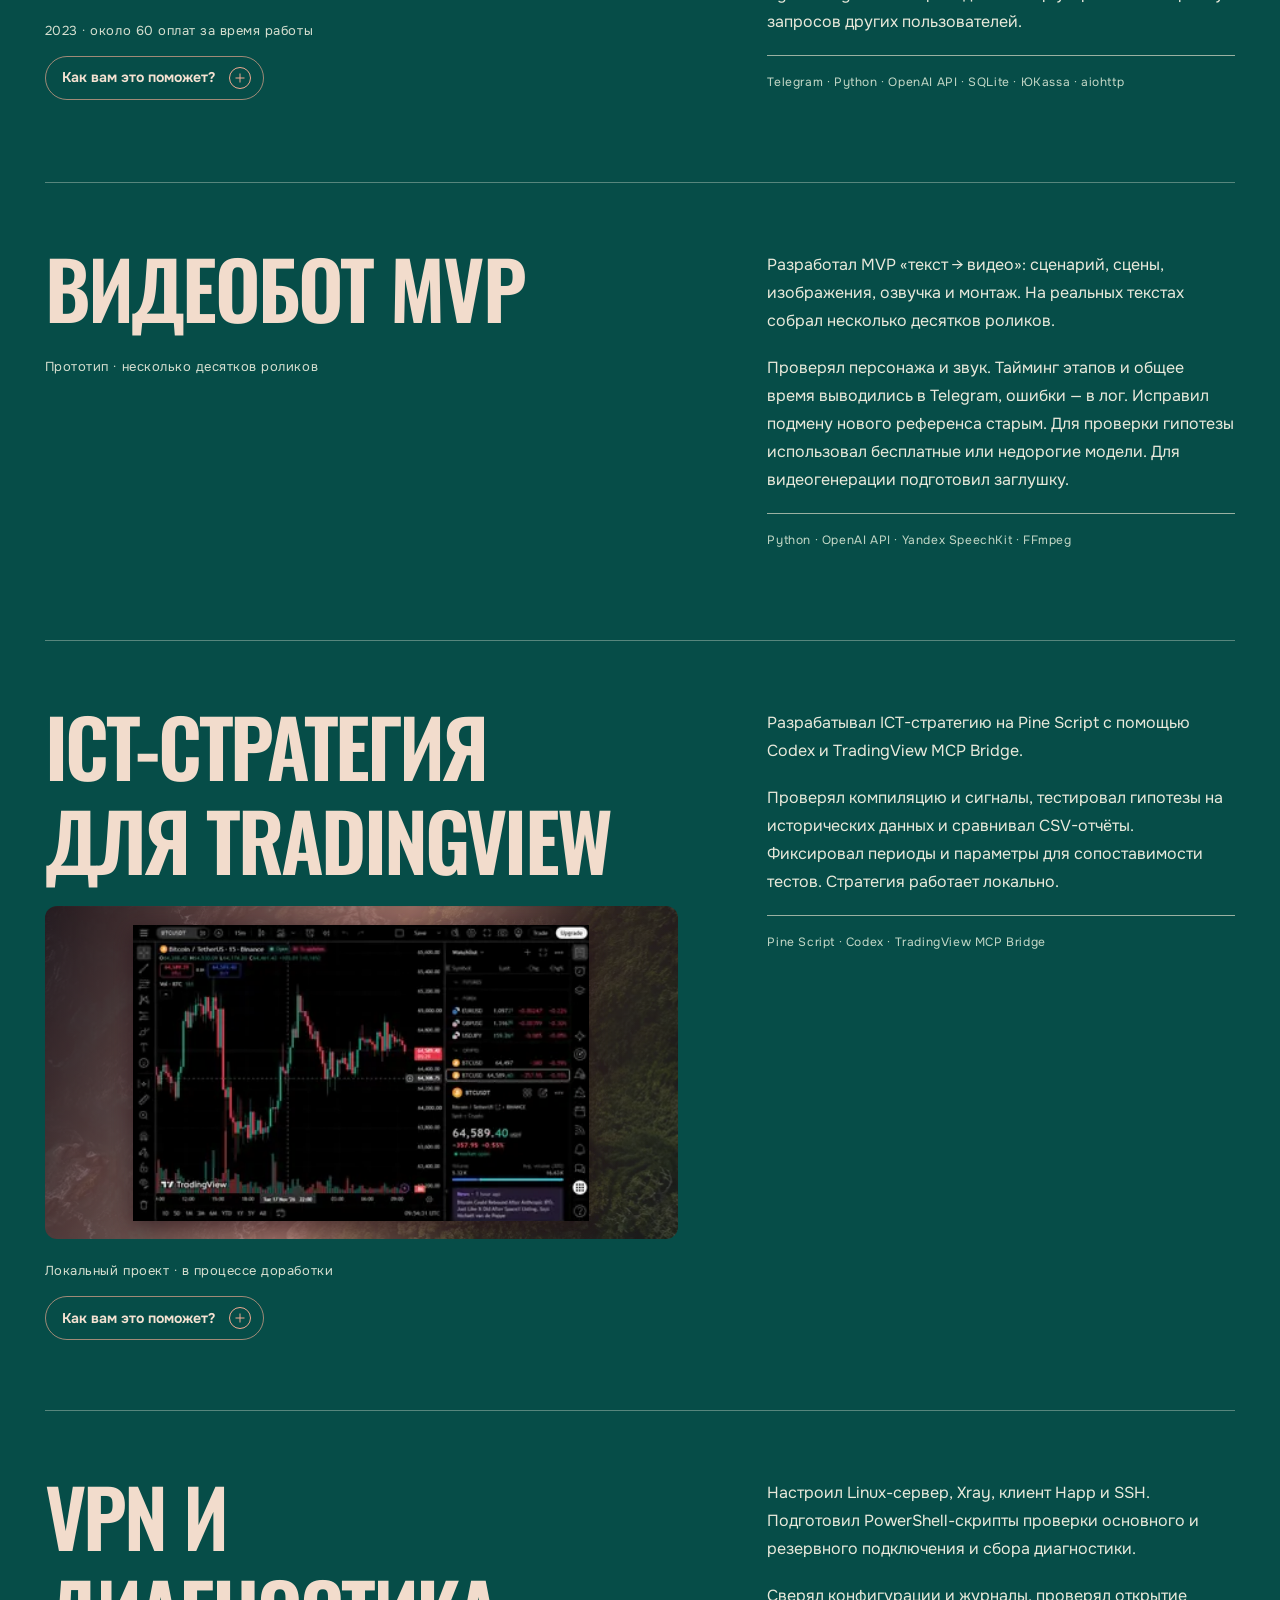
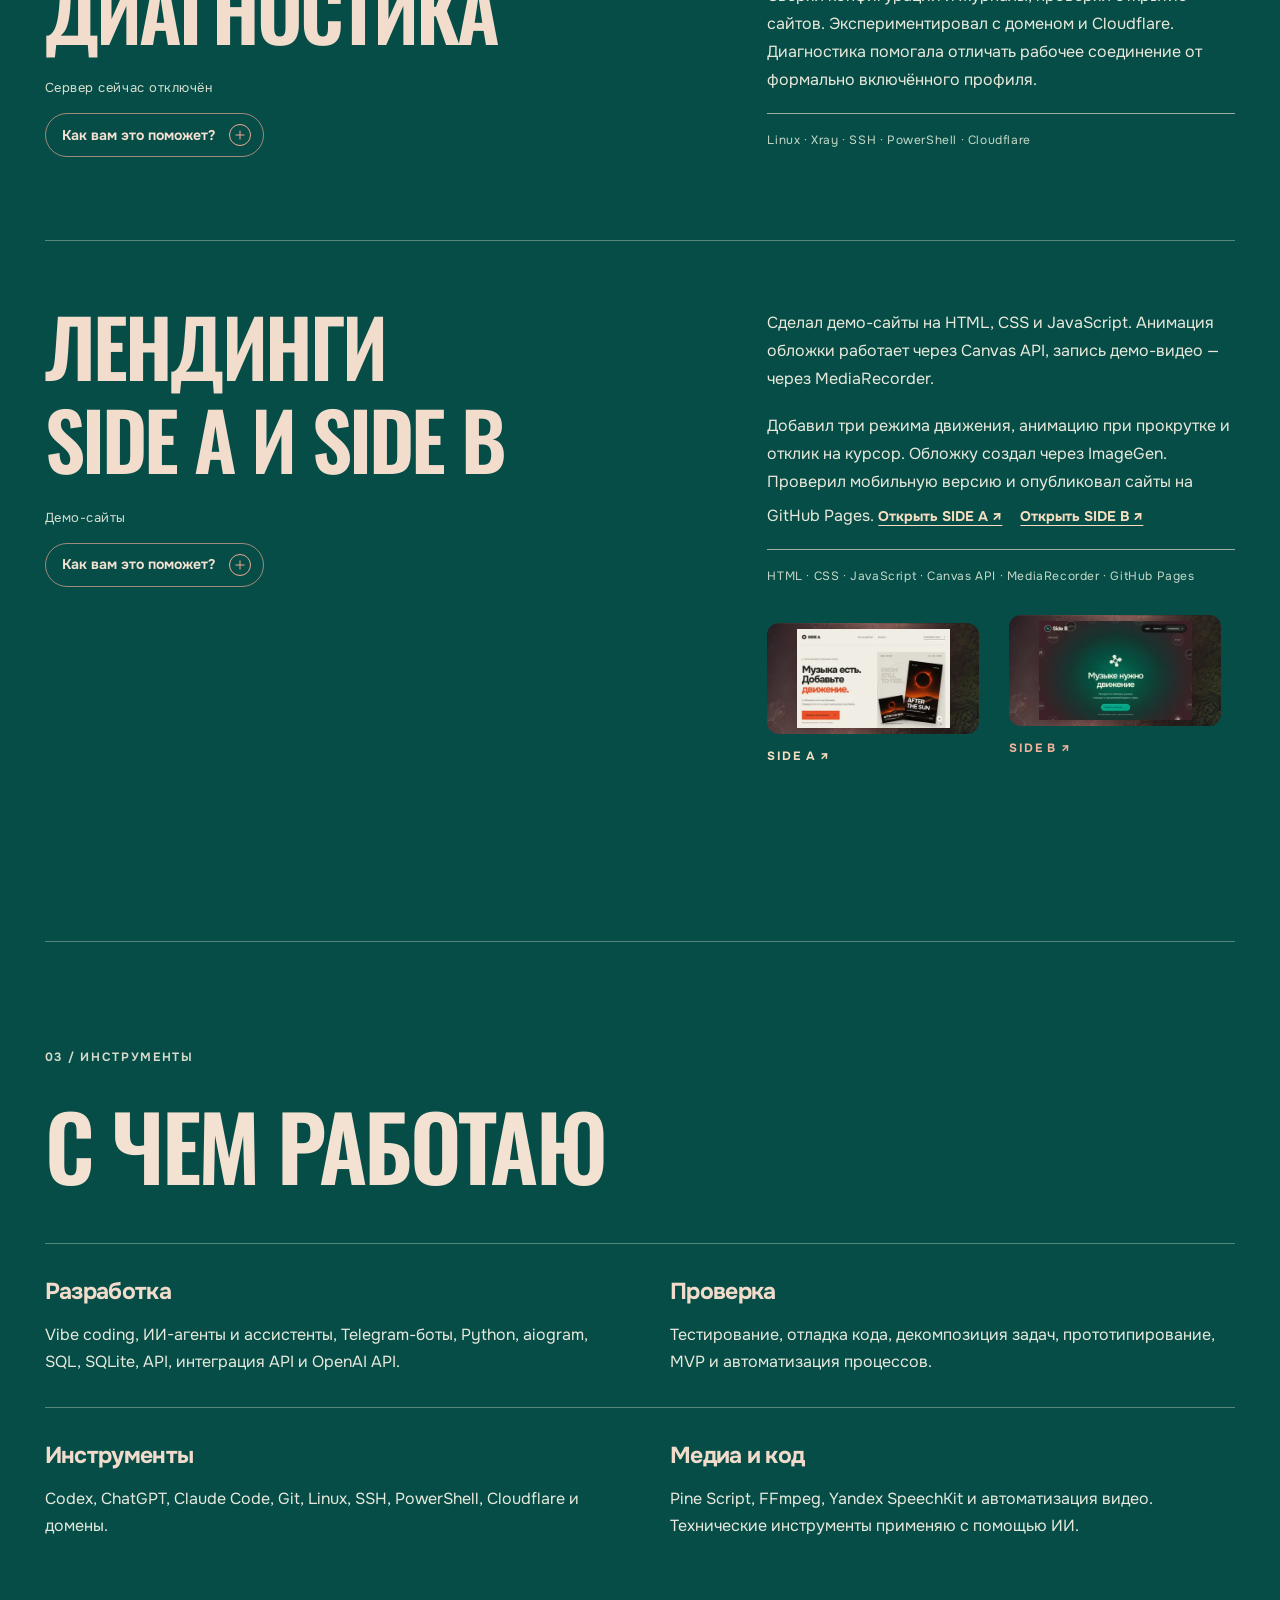
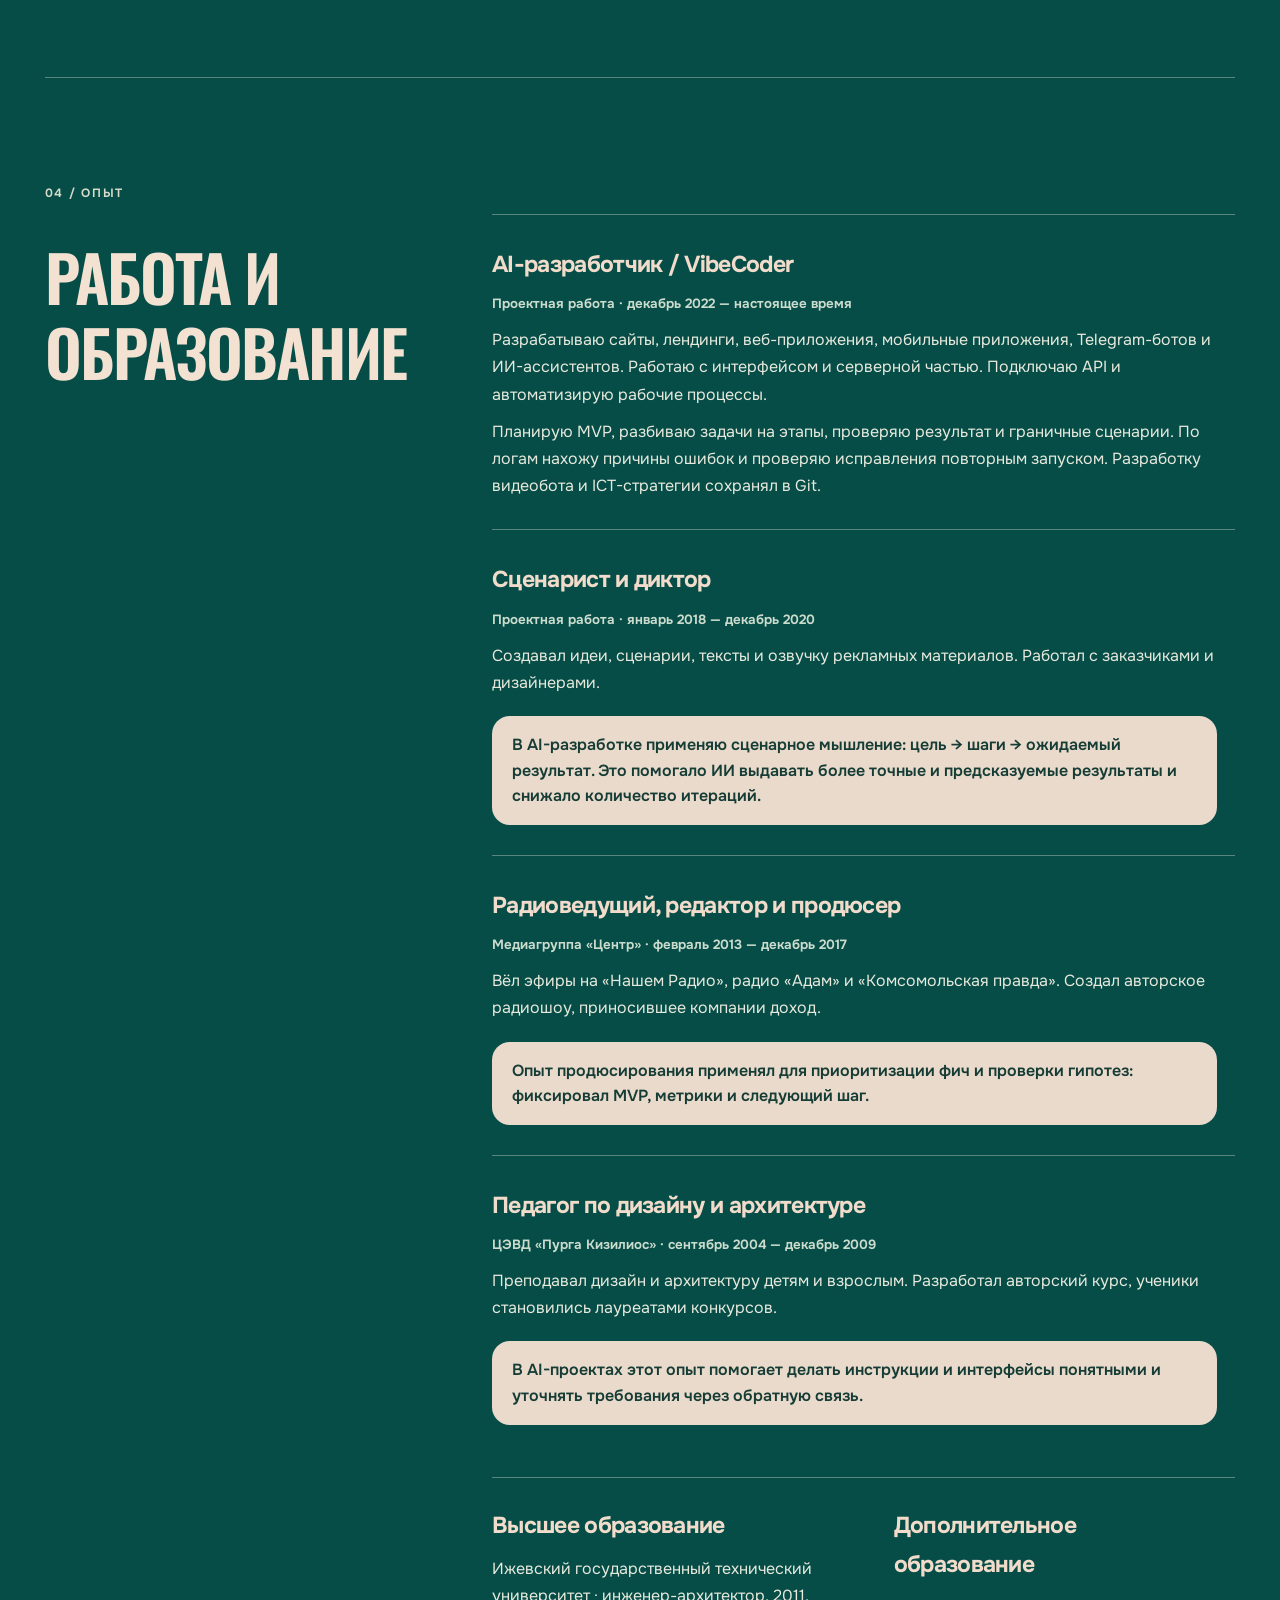
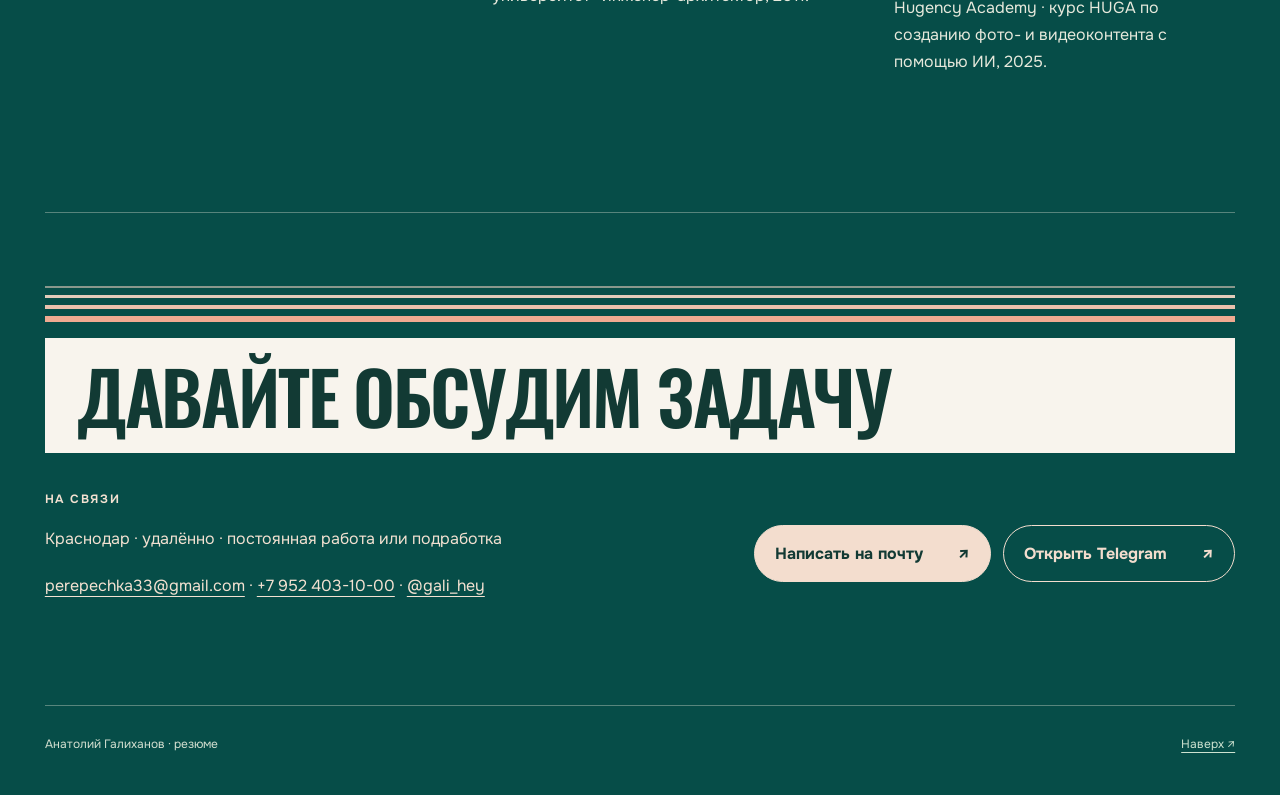
==== commit 1f6e79e0: "Reduce resume first-paint cost with a local Onest WOFF2" ====
--- a/resume/index.html
+++ b/resume/index.html
@@ -1,5 +1,5 @@
 <!doctype html>
-<html lang="ru"><head><meta charset="utf-8"><meta name="viewport" content="width=device-width,initial-scale=1"><meta name="theme-color" content="#064d48"><meta name="description" content="Анатолий Галиханов — AI-разработчик и VibeCoder. Проекты, инструменты и опыт."><title>Анатолий Галиханов · AI-разработчик / VibeCoder</title><style>
+<html lang="ru"><head><meta charset="utf-8"><meta name="viewport" content="width=device-width,initial-scale=1"><meta name="color-scheme" content="dark"><link rel="icon" href="data:,"><meta name="theme-color" content="#064d48"><meta name="description" content="Анатолий Галиханов — AI-разработчик и VibeCoder. Проекты, инструменты и опыт."><title>Анатолий Галиханов · AI-разработчик / VibeCoder</title><style>
 @media screen{html{background:#064d48}}
 @media screen and (min-width:701px) and (prefers-reduced-motion:no-preference){
  html[data-signature-pending] .hero .eyebrow{visibility:hidden}
@@ -17,9 +17,10 @@
  },4000);
 })();
 </script>
+<link rel="preload" href="assets/onest.woff2" as="font" type="font/woff2" crossorigin>
 <link rel="preload" href="assets/oswald-cyrillic.woff2" as="font" type="font/woff2" crossorigin>
 <link rel="preload" href="assets/oswald-latin.woff2" as="font" type="font/woff2" crossorigin>
-<style>@font-face{font-family:Onest;src:url('[data-uri]') format('truetype');font-weight:100 900;font-display:swap}
+<style>@font-face{font-family:Onest;src:url(assets/onest.woff2) format('woff2');font-weight:100 900;font-display:swap;unicode-range:U+20-7E,U+A0-A3,U+A5,U+A7-AB,U+AE-B4,U+B6-17F,U+181,U+186-18A,U+18E-194,U+196-199,U+19D,U+1A0-1A1,U+1A4-1A5,U+1AC-1AD,U+1AF-1B0,U+1B2-1B4,U+1B7,U+1CD-1DD,U+1E6-1E7,U+1F0,U+1F8-1F9,U+218-21B,U+237,U+244-245,U+24C-24D,U+300-304,U+306-30C,U+312,U+31B,U+323,U+326-329,U+331,U+401-40C,U+40E-44F,U+451-45C,U+45E-45F,U+490-49D,U+4A0-4A5,U+4AA-4AB,U+4AE-4B3,U+4B6-4BB,U+4C0-4C2,U+4CF-4D9,U+4DC-4DF,U+4E2-4EB,U+4EE-4F5,U+1E04-1E05,U+1E0C-1E0D,U+1E24-1E25,U+1E32-1E3B,U+1E3E-1E3F,U+1E42-1E47,U+1E56-1E57,U+1E5A-1E5D,U+1E62-1E63,U+1E6C-1E6D,U+1E80-1E85,U+1E90-1E93,U+1E9E,U+1EA0-1EF9,U+2009,U+2013-2014,U+2018-201A,U+201C-201E,U+2022,U+2026,U+202F-2030,U+2039-203A,U+2044,U+20AC,U+20B4,U+20B8,U+20BA,U+20BC-20BD,U+2116-2117,U+2122,U+2190-2193,U+2196-2199,U+21A9,U+21B6-21B7,U+21BA-21BB,U+2212}
 :root{--paper:#f5f2eb;--ink:#242823;--muted:#626960;--line:#d8dcd0;--green:#1b7356;--orange:#db4a29}
 *{box-sizing:border-box}html{scroll-behavior:smooth;scroll-padding-top:28px}body{margin:0;color:var(--ink);background:var(--paper);font-family:Onest,Arial,sans-serif;font-size:17px;line-height:1.75;-webkit-font-smoothing:antialiased}a{color:var(--green);text-decoration-thickness:1px;text-underline-offset:4px}a:hover{text-decoration-thickness:2px}a:focus-visible,summary:focus-visible{outline:3px solid var(--orange);outline-offset:5px}::selection{background:#c7e5cb}.wrap{width:min(1120px,calc(100% - 80px));margin-inline:auto}.topbar{display:flex;align-items:center;justify-content:space-between;gap:24px;padding-block:25px;border-bottom:1px solid var(--line);font-size:13px}.topbar>a{font-weight:750;color:var(--ink);text-decoration:none}.topbar nav{display:flex;flex-wrap:wrap;gap:12px 24px}.topbar nav a{color:var(--muted);text-decoration:none}.topbar nav a:hover{color:var(--green)}.hero{padding-block:55px 32px}.eyebrow{font-size:12px;letter-spacing:1.3px;text-transform:uppercase;font-weight:650;color:var(--green);margin:0 0 15px}.hero h1{font-size:clamp(40px,5.5vw,68px);line-height:1.08;letter-spacing:-3px;margin:0 0 22px;font-weight:750}.hero .intro{font-size:20px;line-height:1.55;max-width:700px;margin:0 0 12px}.role{color:var(--muted);font-size:14px;margin:0}.section{padding-block:48px;border-top:1px solid var(--line)}.section-title{font-size:32px;line-height:1.2;letter-spacing:-1.1px;margin:0 0 25px;font-weight:700}.section-index{display:block;color:var(--green);letter-spacing:1.5px;font-size:11px;font-weight:650;margin-bottom:11px}.landing-section{padding-top:10px;border:0}.landing-section>.section-title{font-size:21px;margin-bottom:18px;letter-spacing:-.4px}.landing-grid{display:grid;grid-template-columns:1fr 1fr;gap:24px}.landing-card{display:block;overflow:hidden;border:1px solid #d6d7ce;border-radius:18px;background:#eee9dd;color:var(--ink);text-decoration:none;transition:transform .2s,box-shadow .2s}.landing-card:hover{transform:translateY(-4px);box-shadow:0 12px 30px #17271b12;text-decoration:none}.landing-card .card-copy{padding:26px 28px 23px}.card-tag{display:block;font-size:11px;letter-spacing:1.5px;font-weight:650;color:#984128;margin-bottom:12px}.landing-card h3{display:flex;align-items:center;justify-content:space-between;gap:12px;font-size:30px;line-height:1.25;letter-spacing:-1px;margin:0 0 12px;font-weight:750}.card-name{text-decoration:underline;text-decoration-color:#c3b3a4;text-decoration-thickness:1px;text-underline-offset:7px}.open-icon{display:grid;place-items:center;border-radius:50%;background:var(--orange);color:#fff;width:42px;height:42px;flex-shrink:0}.open-icon svg{width:21px;height:21px}.landing-card p{font-size:14px;line-height:1.6;margin:0;color:#5e625b}.landing-card img{display:block;width:100%;height:auto;aspect-ratio:16/10;object-fit:cover;object-position:center 30%;border-top:1px solid #0000000f}.landing-card.b{background:#15221c;color:#f2f1df;border-color:#304437}.landing-card.b .card-tag{color:#60d7b4}.landing-card.b p{color:#bcc9b6}.landing-card.b .open-icon{color:#102019;background:#53d6b1}.landing-card.b .card-name{text-decoration-color:#526855}.story-note{max-width:790px;margin-top:30px}.story-note p{margin:0 0 14px}.demo-note{border-left:3px solid #83aa89;padding:2px 0 2px 20px;color:var(--muted);font-size:15px}.reading{max-width:790px}.reading p{margin:0 0 18px}.research-intro{max-width:850px}.research-intro p:last-child{font-size:14px;color:var(--muted)}.app{display:grid;grid-template-columns:230px minmax(0,1fr);gap:50px;padding-top:34px;margin-top:35px;border-top:1px solid var(--line)}.app-heading{position:relative}.app-heading h3{font-size:27px;line-height:1.25;letter-spacing:-.8px;margin:0 0 12px;font-weight:700;overflow-wrap:anywhere}.rank{font-size:12px;line-height:1.6;color:var(--green);margin:0}.app-body p{margin:0 0 19px}.app-body p:has(>strong:only-child){margin-top:26px;margin-bottom:6px;font-size:14px;font-weight:650}.app-body p:first-child{margin-top:0}.app-body strong{font-weight:650}.app-body a{font-size:14px}.idea{padding:34px 38px;background:#e4eddf;border:1px solid #cfdcc8;border-radius:16px}.idea p:last-child{margin-bottom:0}.about-layout{display:grid;grid-template-columns:230px minmax(0,1fr);gap:50px}.about-label{font-size:13px;color:var(--muted);max-width:170px;margin:0}.tools-intro{max-width:790px}.tools-intro p{margin-top:0}.prompt-list{margin-top:28px;max-width:900px}.prompt-list details{border-bottom:1px solid var(--line)}.prompt-list details:first-child{border-top:1px solid var(--line)}summary{cursor:pointer;padding:20px 34px 20px 0;list-style:none;position:relative;font-weight:650;font-size:17px;line-height:1.5}summary::-webkit-details-marker{display:none}summary:after{content:'+';position:absolute;right:2px;top:16px;font-size:27px;font-weight:400}.prompt-list details[open] summary:after{content:'−'}.prompt-content{padding-bottom:25px;max-width:800px;font-size:15px}.prompt-content p{margin-top:0}.prompt-content blockquote{margin:15px 0;border-left:3px solid #84ab90;padding:4px 0 4px 20px;color:#485947}.prompt-content pre{font-family:Consolas,monospace;font-size:13px;line-height:1.7;background:#eaece5;padding:20px;white-space:pre-wrap;overflow-wrap:anywhere;border-radius:8px}.prompt-content a{overflow-wrap:anywhere}.footer{padding-block:28px 40px;border-top:1px solid var(--line);display:flex;justify-content:space-between;gap:20px;font-size:12px;color:var(--muted)}.footer p{margin:0}.skip{position:absolute;left:15px;top:10px;transform:translateY(-200%);background:var(--ink);color:#fff;padding:10px;z-index:5}.skip:focus{transform:none}
 @media(max-width:850px){.wrap{width:calc(100% - 48px)}.app,.about-layout{grid-template-columns:180px minmax(0,1fr);gap:28px}.landing-card .card-copy{padding:23px 22px}.landing-card h3{font-size:25px}.open-icon{width:36px;height:36px}.hero{padding-top:38px}}
@@ -33,8 +34,8 @@
 
 .resume-contact .contact-action{position:relative}.resume-contact button.primary{display:inline-flex;align-items:center;min-height:44px;padding:11px 16px;background:#ee5029;color:#fff;border:0;border-radius:999px;font:inherit;font-weight:650;cursor:pointer}.resume-contact button.primary:hover{background:#ca401c}.contact-popover{position:absolute;z-index:20;top:calc(100% + 12px);left:0;width:min(390px,calc(100vw - 40px));padding:20px;background:#fff;color:#20211f;border:1px solid #ded8cb;border-radius:16px;box-shadow:0 18px 40px #20211f25}.contact-popover[hidden]{display:none}.contact-email-row{display:flex;align-items:center;gap:8px;flex-wrap:wrap}.contact-email-row>span{font-size:14px;overflow-wrap:anywhere}.contact-email-row button{display:inline-flex;gap:6px;align-items:center;padding:9px 11px;border:1px solid #d8d1c5;border-radius:9px;background:#f5f2eb;color:#20211f;cursor:pointer;font:600 12px Onest,Arial,sans-serif}.contact-email-row button:hover{border-color:#ee5029}.contact-email-row svg{width:17px;height:17px}.contact-popover .copy-status{margin:12px 0 8px;color:#72685e;font-size:12px}.contact-popover .copy-status.success{color:#187b57;font-weight:700}.contact-popover .copy-status:empty{display:none}@media(max-width:700px){.resume-contact .contact-action,.resume-contact button.primary{width:100%;justify-content:center}.contact-popover{left:0}}
 .timeline .experience-transfer{display:block;margin-top:14px;padding:12px 16px;background:#f8ead7;border-left:3px solid #ee5029;border-radius:0 9px 9px 0;color:#283029;font-weight:650;line-height:1.6}</style><style>
-@font-face{font-family:Oswald;src:url(assets/oswald-cyrillic.woff2) format('woff2');font-weight:400 700;font-display:block;unicode-range:U+0301,U+0400-045F,U+0490-0491,U+04B0-04B1,U+2116}
-@font-face{font-family:Oswald;src:url(assets/oswald-latin.woff2) format('woff2');font-weight:400 700;font-display:block;unicode-range:U+0000-00FF,U+0131,U+0152-0153,U+02BB-02BC,U+02C6,U+02DA,U+02DC,U+0304,U+0308,U+0329,U+2000-206F,U+20AC,U+2122,U+2191,U+2193,U+2212,U+2215,U+FEFF,U+FFFD}
+@font-face{font-family:Oswald;src:url(assets/oswald-cyrillic.woff2) format('woff2');font-weight:400 700;font-display:swap;unicode-range:U+0301,U+0400-045F,U+0490-0491,U+04B0-04B1,U+2116}
+@font-face{font-family:Oswald;src:url(assets/oswald-latin.woff2) format('woff2');font-weight:400 700;font-display:swap;unicode-range:U+0000-00FF,U+0131,U+0152-0153,U+02BB-02BC,U+02C6,U+02DA,U+02DC,U+0304,U+0308,U+0329,U+2000-206F,U+20AC,U+2122,U+2191,U+2193,U+2212,U+2215,U+FEFF,U+FFFD}
 :root{--ink:#efd8c7;--muted:#c1d5cb;--line:#8aaea2;--green:#cde2d0;--orange:#f0d8c6}
 html{scroll-behavior:smooth}body{background:#064d48;color:#f3e1d1;font-family:Onest,sans-serif;font-size:16px;line-height:1.7}
 body:after{content:"";position:fixed;inset:0;z-index:3;pointer-events:none;opacity:.075;background-image:url("data:image/svg+xml,%3Csvg viewBox='0 0 180 180' xmlns='http://www.w3.org/2000/svg'%3E%3Cfilter id='n'%3E%3CfeTurbulence type='fractalNoise' baseFrequency='.8' numOctaves='3' stitchTiles='stitch'/%3E%3C/filter%3E%3Crect width='100%25' height='100%25' filter='url(%23n)' opacity='.45'/%3E%3C/svg%3E")}
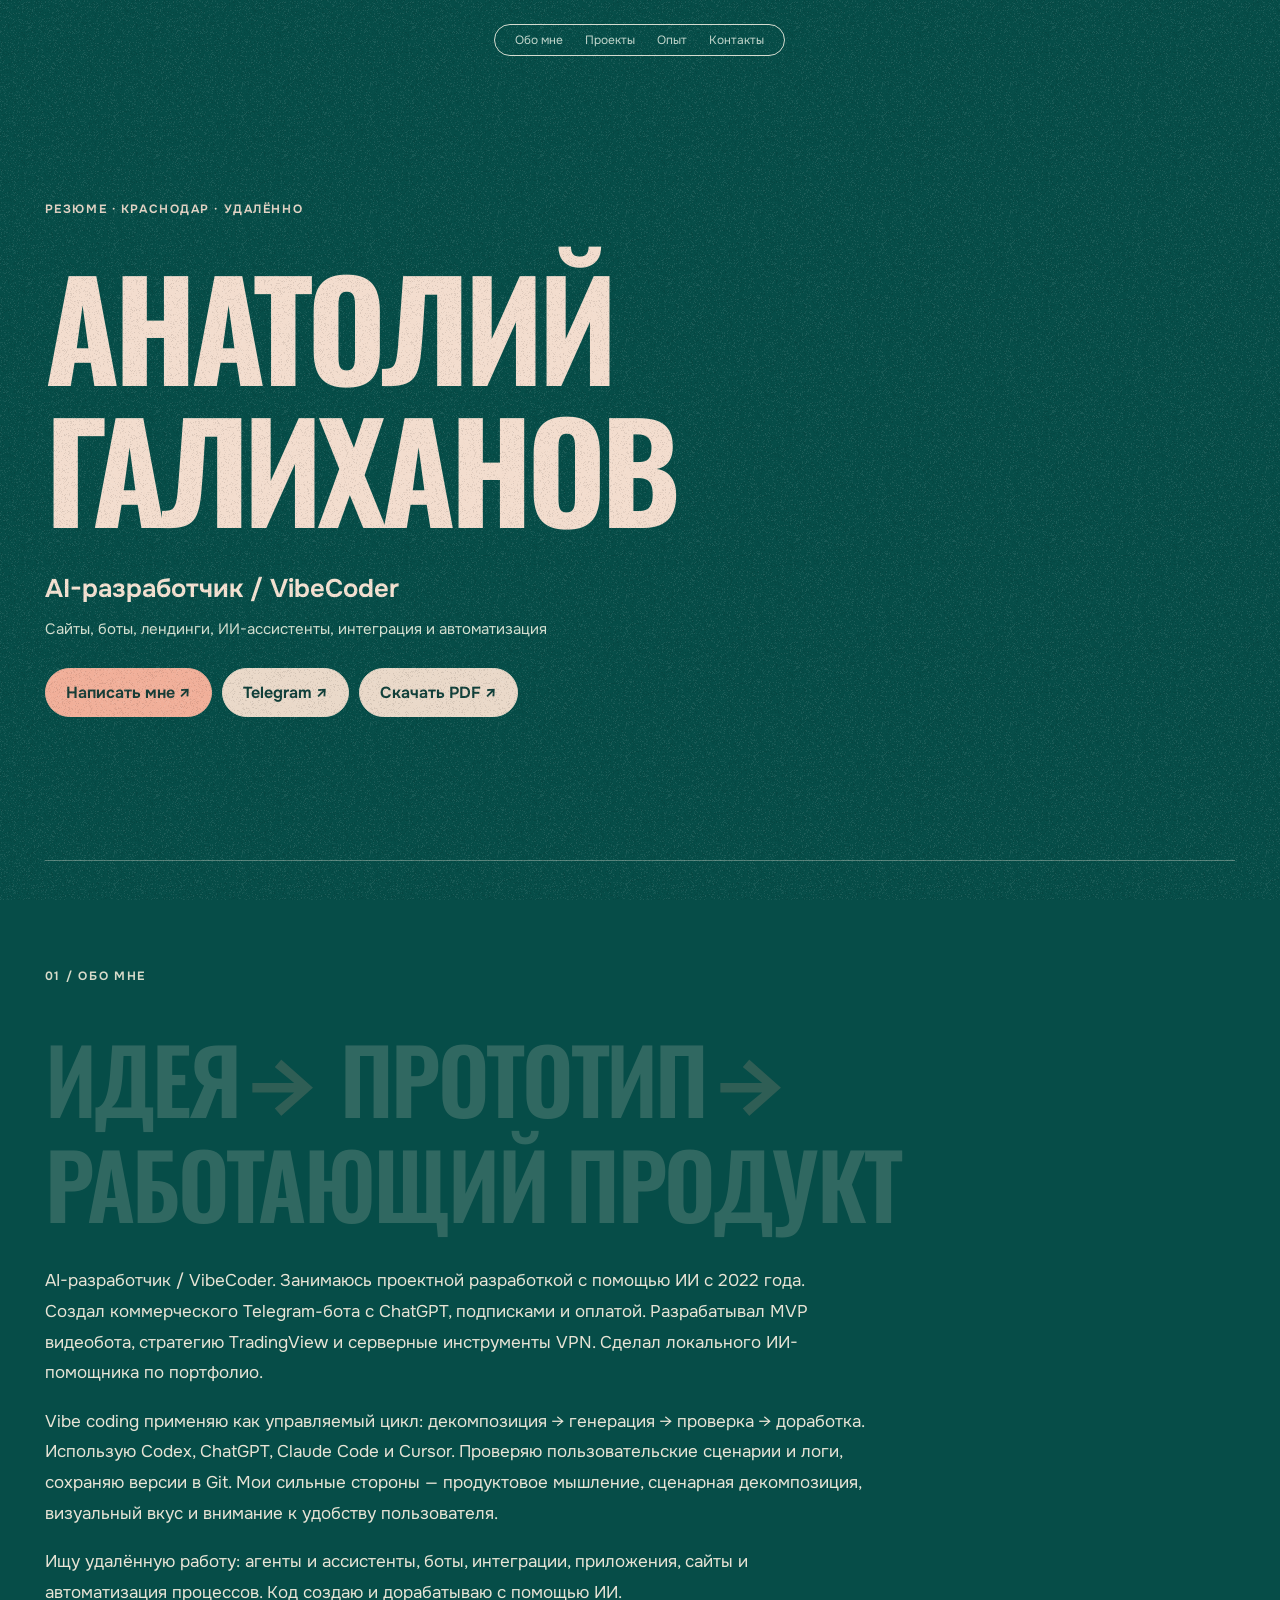
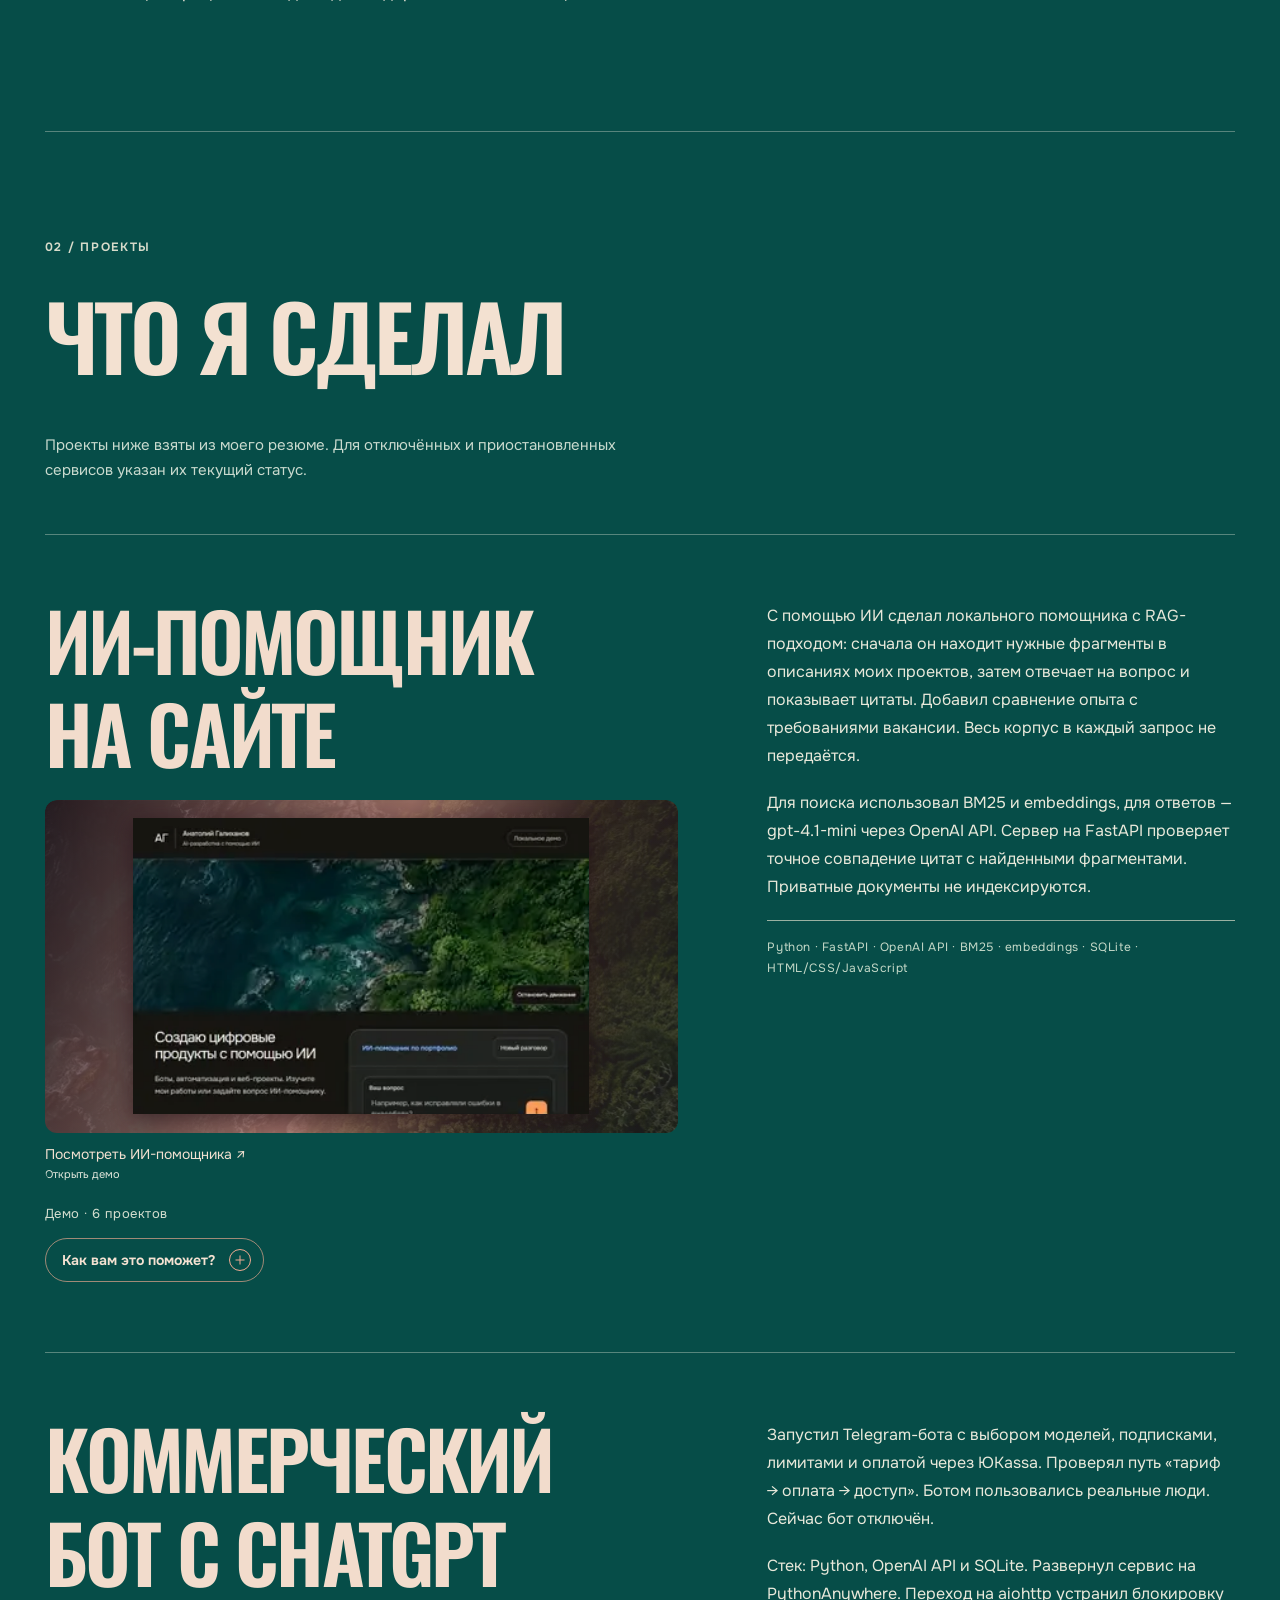
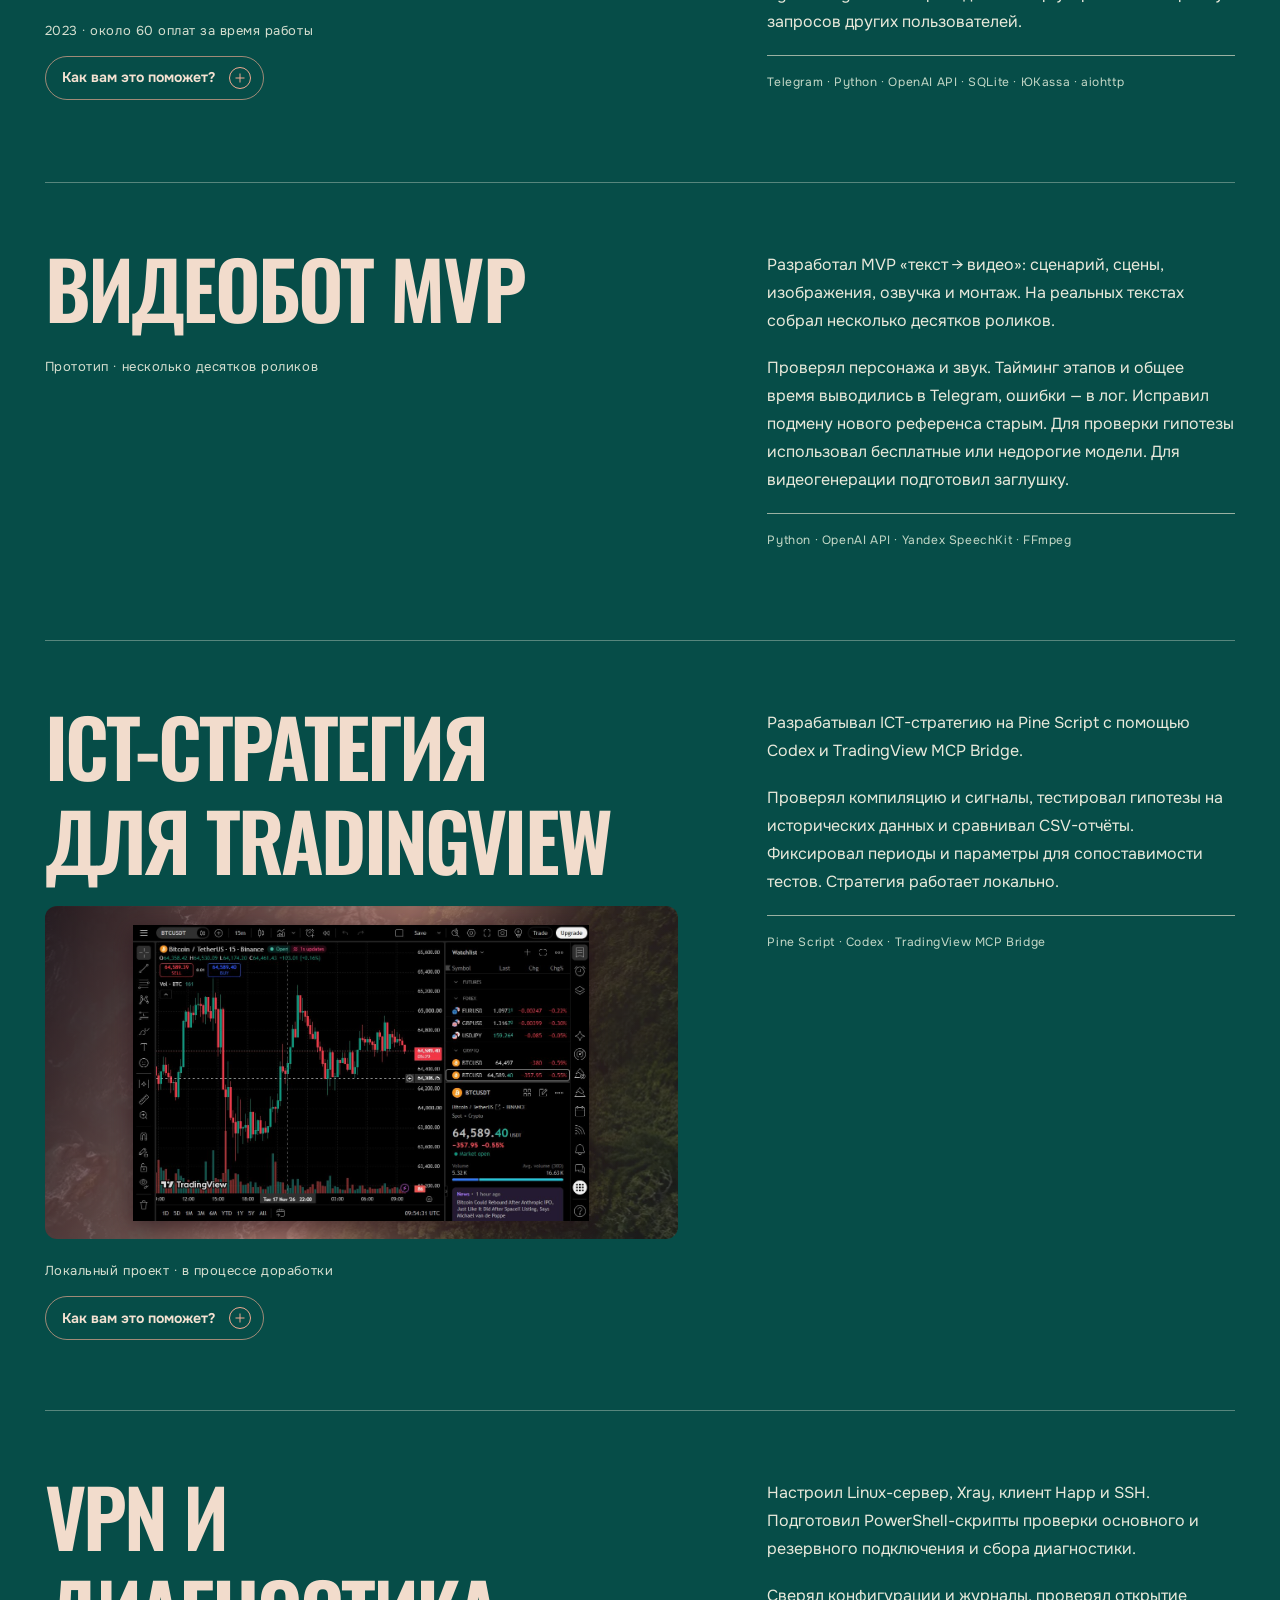
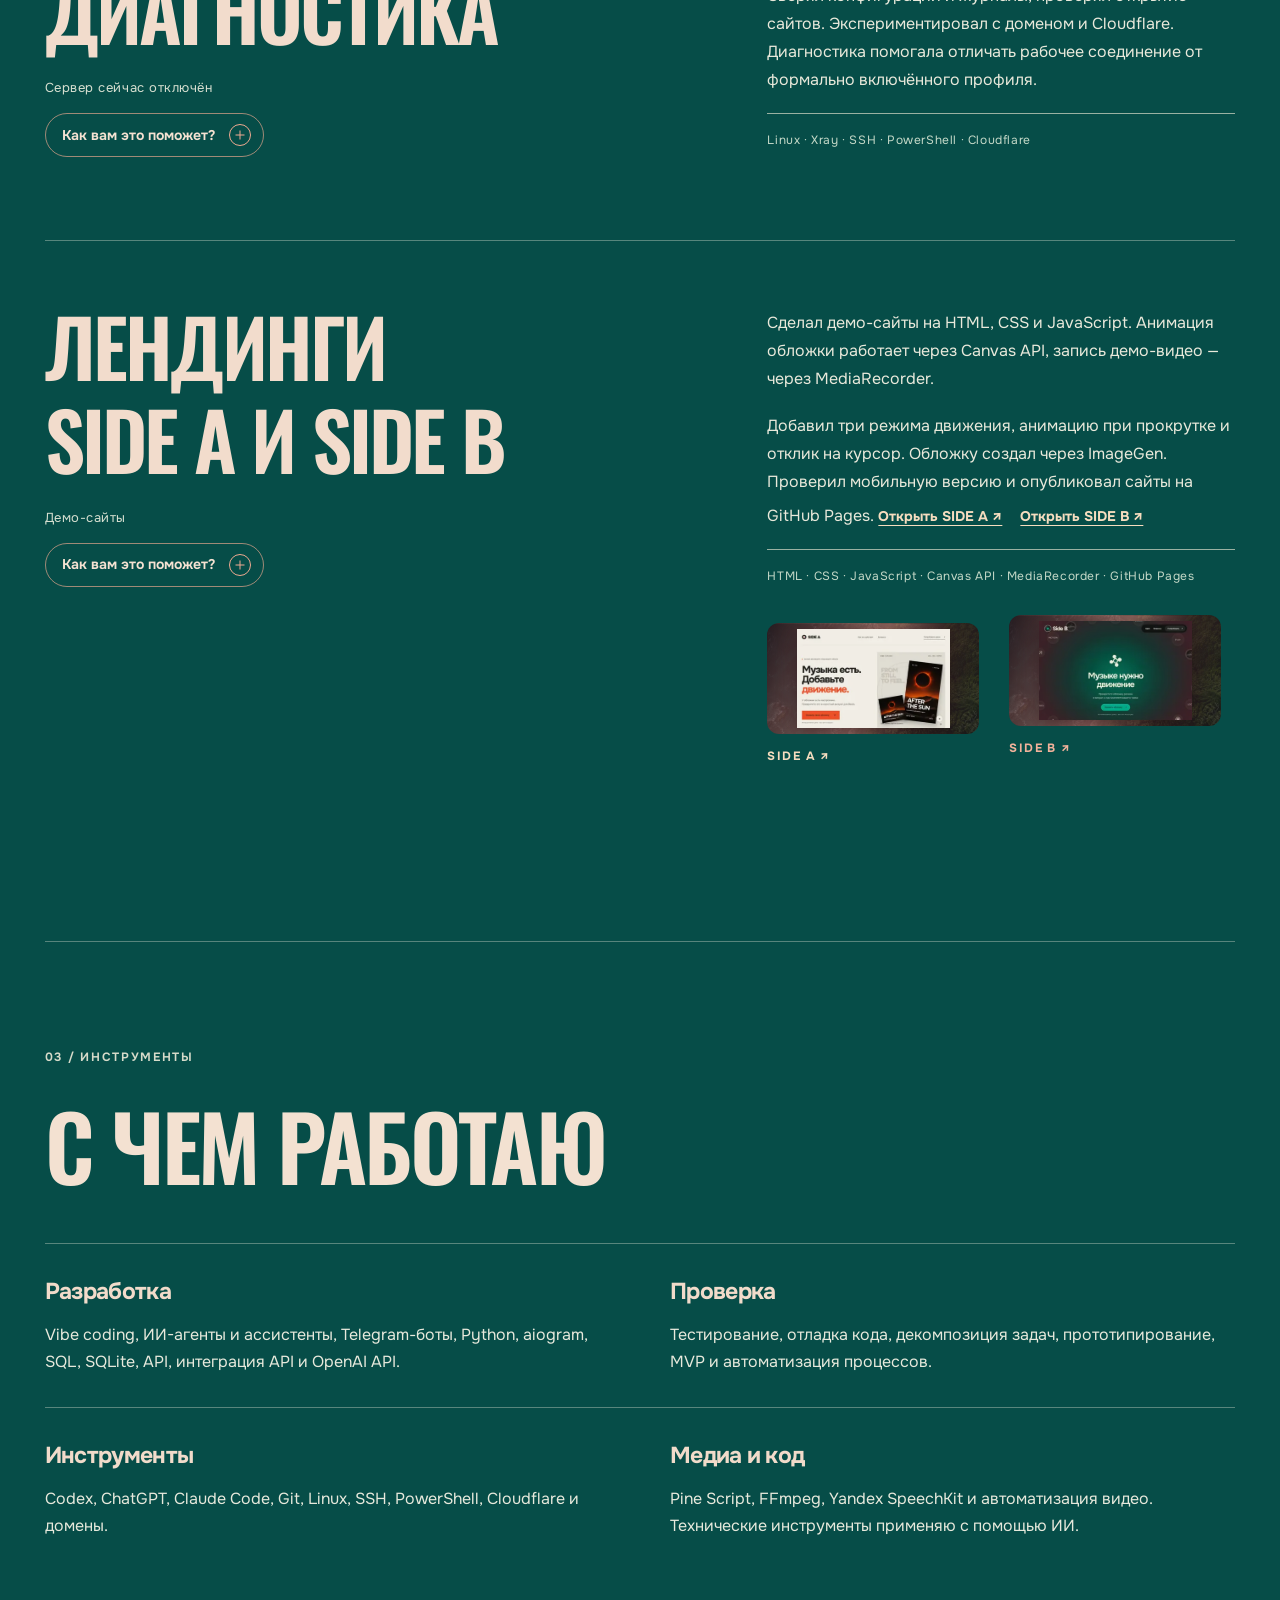
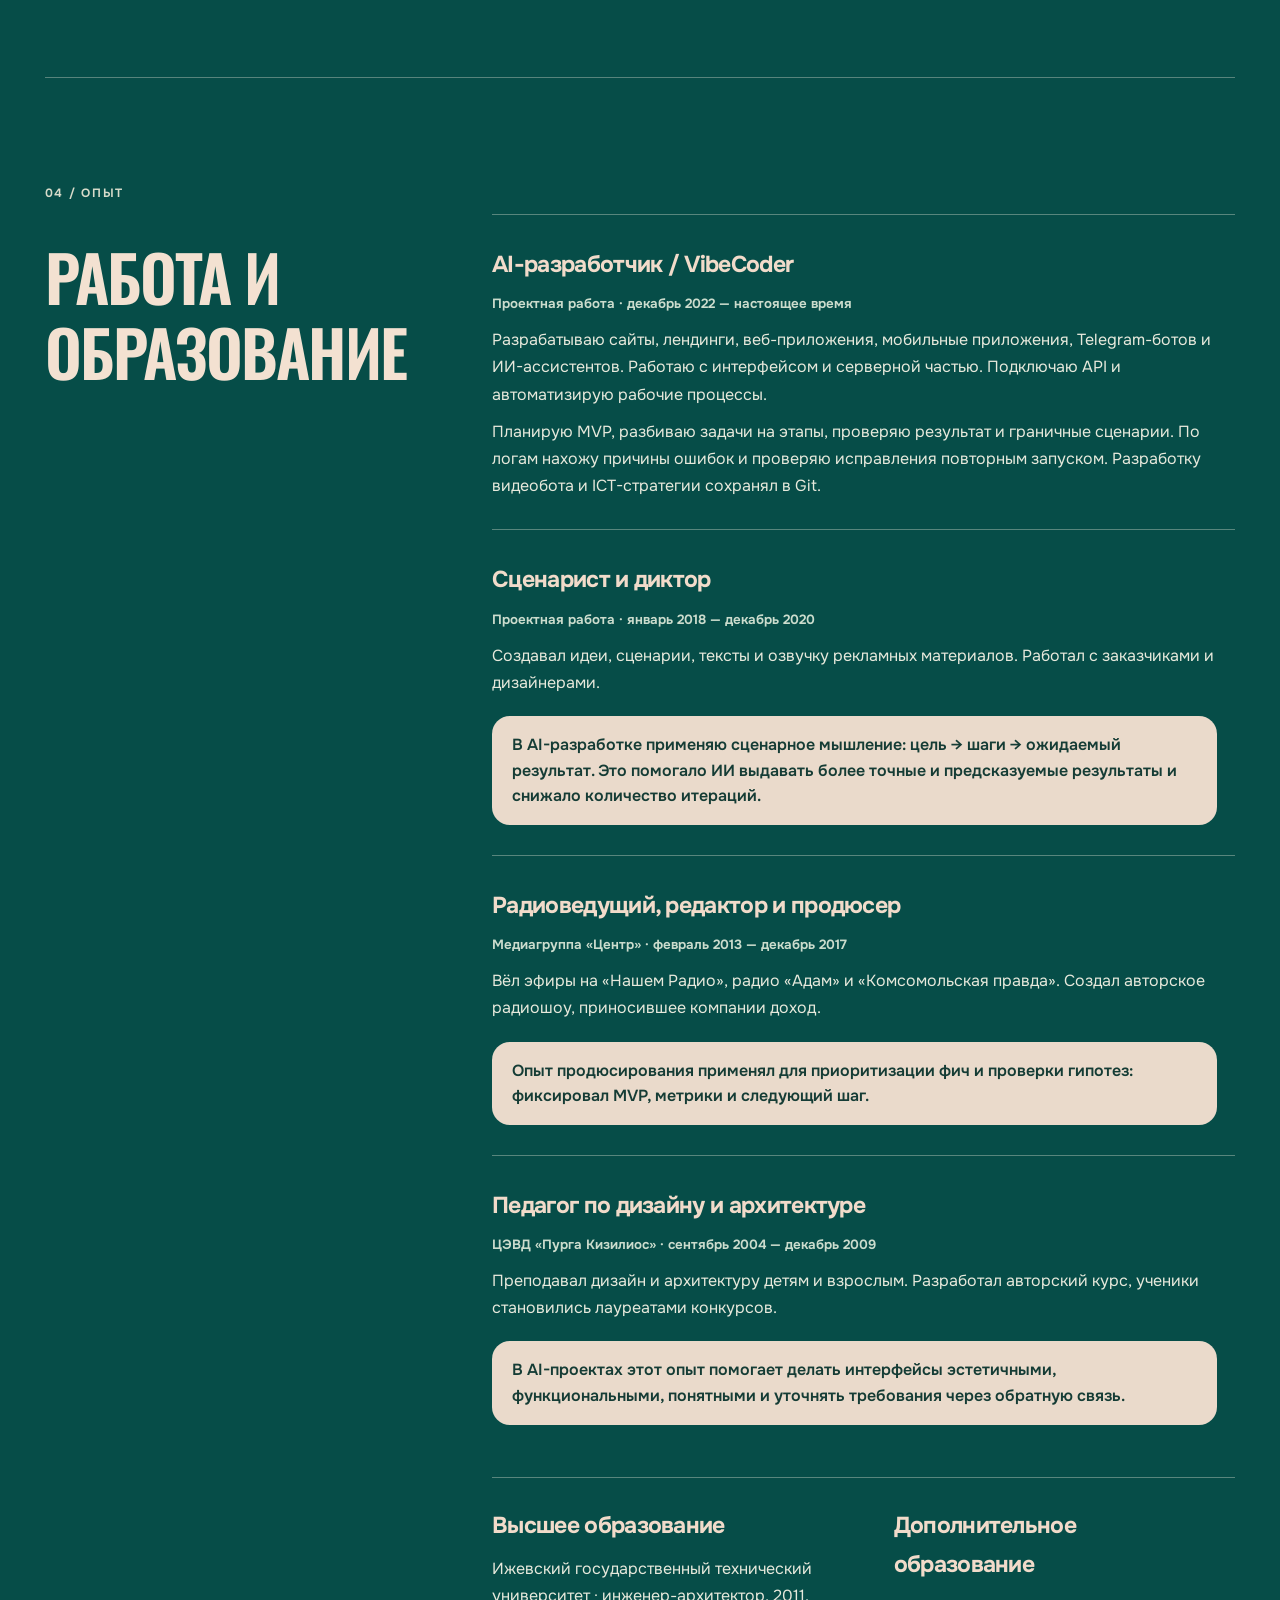
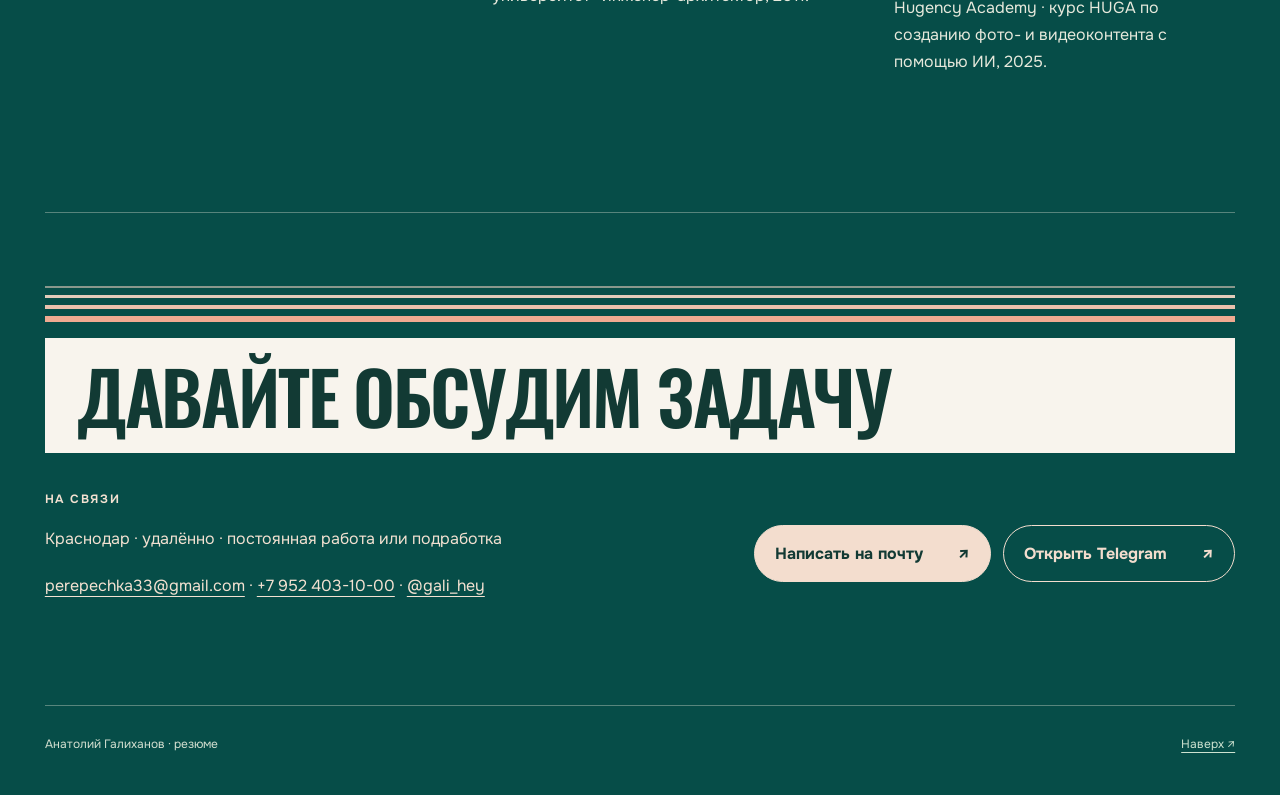
==== commit 2b295ec2: "Refine the interface design experience description" ====
--- a/resume/index.html
+++ b/resume/index.html
@@ -340,7 +340,7 @@
  </div>
 </div><span>SIDE B ↗</span></a></div></div></article></section>
 <section class="section" id="skills"><span class="section-index">03 / ИНСТРУМЕНТЫ</span><h2 class="section-title"><span class="fitted-line"><span>С чем работаю</span></span></h2><div class="resume-grid"><div><h3>Разработка</h3><p>Vibe coding, ИИ-агенты и ассистенты, Telegram-боты, Python, aiogram, SQL, SQLite, API, интеграция API и OpenAI API.</p></div><div><h3>Проверка</h3><p>Тестирование, отладка кода, декомпозиция задач, прототипирование, MVP и автоматизация процессов.</p></div><div><h3>Инструменты</h3><p>Codex, ChatGPT, Claude Code, Git, Linux, SSH, PowerShell, Cloudflare и домены.</p></div><div><h3>Медиа и код</h3><p>Pine Script, FFmpeg, Yandex SpeechKit и автоматизация видео. Технические инструменты применяю с помощью ИИ.</p></div></div></section>
-<section class="section" id="experience"><span class="section-index">04 / ОПЫТ</span><h2 class="section-title"><span class="fitted-line"><span>Работа и</span></span> <span class="fitted-line"><span>образование</span></span></h2><div class="timeline"><article><h3>AI-разработчик / VibeCoder</h3><small>Проектная работа · декабрь 2022 — настоящее время</small><p>Разрабатываю сайты, лендинги, веб-приложения, мобильные приложения, Telegram-ботов и ИИ-ассистентов. Работаю с интерфейсом и серверной частью. Подключаю API и автоматизирую рабочие процессы.</p><p>Планирую MVP, разбиваю задачи на этапы, проверяю результат и граничные сценарии. По логам нахожу причины ошибок и проверяю исправления повторным запуском. Разработку видеобота и ICT-стратегии сохранял в Git.</p></article><article><h3>Сценарист и диктор</h3><small>Проектная работа · январь 2018 — декабрь 2020</small><p>Создавал идеи, сценарии, тексты и озвучку рекламных материалов. Работал с заказчиками и дизайнерами. <span class="experience-transfer">В AI-разработке применяю сценарное мышление: цель → шаги → ожидаемый результат. Это помогало ИИ выдавать более точные и предсказуемые результаты и снижало количество итераций.</span></p></article><article><h3>Радиоведущий, редактор и продюсер</h3><small>Медиагруппа «Центр» · февраль 2013 — декабрь 2017</small><p>Вёл эфиры на «Нашем Радио», радио «Адам» и «Комсомольская правда». Создал авторское радиошоу, приносившее компании доход. <span class="experience-transfer">Опыт продюсирования применял для приоритизации фич и проверки гипотез: фиксировал MVP, метрики и следующий шаг.</span></p></article><article><h3>Педагог по дизайну и архитектуре</h3><small>ЦЭВД «Пурга Кизилиос» · сентябрь 2004 — декабрь 2009</small><p>Преподавал дизайн и архитектуру детям и взрослым. Разработал авторский курс, ученики становились лауреатами конкурсов. <span class="experience-transfer">В AI-проектах этот опыт помогает делать инструкции и интерфейсы понятными и уточнять требования через обратную связь.</span></p></article></div><div class="resume-grid" style="margin-top:22px"><div><h3>Высшее образование</h3><p>Ижевский государственный технический университет · инженер-архитектор, 2011.</p></div><div><h3>Дополнительное образование</h3><p>Hugency Academy · курс HUGA по созданию фото- и видеоконтента с помощью ИИ, 2025.</p></div></div></section>
+<section class="section" id="experience"><span class="section-index">04 / ОПЫТ</span><h2 class="section-title"><span class="fitted-line"><span>Работа и</span></span> <span class="fitted-line"><span>образование</span></span></h2><div class="timeline"><article><h3>AI-разработчик / VibeCoder</h3><small>Проектная работа · декабрь 2022 — настоящее время</small><p>Разрабатываю сайты, лендинги, веб-приложения, мобильные приложения, Telegram-ботов и ИИ-ассистентов. Работаю с интерфейсом и серверной частью. Подключаю API и автоматизирую рабочие процессы.</p><p>Планирую MVP, разбиваю задачи на этапы, проверяю результат и граничные сценарии. По логам нахожу причины ошибок и проверяю исправления повторным запуском. Разработку видеобота и ICT-стратегии сохранял в Git.</p></article><article><h3>Сценарист и диктор</h3><small>Проектная работа · январь 2018 — декабрь 2020</small><p>Создавал идеи, сценарии, тексты и озвучку рекламных материалов. Работал с заказчиками и дизайнерами. <span class="experience-transfer">В AI-разработке применяю сценарное мышление: цель → шаги → ожидаемый результат. Это помогало ИИ выдавать более точные и предсказуемые результаты и снижало количество итераций.</span></p></article><article><h3>Радиоведущий, редактор и продюсер</h3><small>Медиагруппа «Центр» · февраль 2013 — декабрь 2017</small><p>Вёл эфиры на «Нашем Радио», радио «Адам» и «Комсомольская правда». Создал авторское радиошоу, приносившее компании доход. <span class="experience-transfer">Опыт продюсирования применял для приоритизации фич и проверки гипотез: фиксировал MVP, метрики и следующий шаг.</span></p></article><article><h3>Педагог по дизайну и архитектуре</h3><small>ЦЭВД «Пурга Кизилиос» · сентябрь 2004 — декабрь 2009</small><p>Преподавал дизайн и архитектуру детям и взрослым. Разработал авторский курс, ученики становились лауреатами конкурсов. <span class="experience-transfer">В AI-проектах этот опыт помогает делать интерфейсы эстетичными, функциональными, понятными и уточнять требования через обратную связь.</span></p></article></div><div class="resume-grid" style="margin-top:22px"><div><h3>Высшее образование</h3><p>Ижевский государственный технический университет · инженер-архитектор, 2011.</p></div><div><h3>Дополнительное образование</h3><p>Hugency Academy · курс HUGA по созданию фото- и видеоконтента с помощью ИИ, 2025.</p></div></div></section>
 <section class="section" id="contacts"><div class="idea"><span class="section-index">НА СВЯЗИ</span><div class="contact-band"><h2 class="section-title">Давайте обсудим задачу</h2></div><div class="reading"><p>Краснодар · удалённо · постоянная работа или подработка</p><p><a href="mailto:perepechka33@gmail.com">perepechka33@gmail.com</a> · <a href="tel:+79524031000">+7 952 403-10-00</a> · <a href="https://t.me/gali_hey" target="_blank" rel="noopener noreferrer">@gali_hey</a></p></div><div class="final-actions"><a href="mailto:perepechka33@gmail.com">Написать на почту <span aria-hidden="true">↗</span></a><a href="https://t.me/gali_hey" target="_blank" rel="noopener noreferrer">Открыть Telegram <span aria-hidden="true">↗</span></a></div></div></section>
 </main><footer class="footer wrap"><p>Анатолий Галиханов · резюме</p><a href="#top">Наверх ↗</a></footer><script>
 (()=>{const trigger=document.getElementById('contact-trigger');const popover=document.getElementById('contact-popover');const copy=document.getElementById('copy-email');const status=document.getElementById('copy-status');const email=document.getElementById('contact-email').textContent.trim();
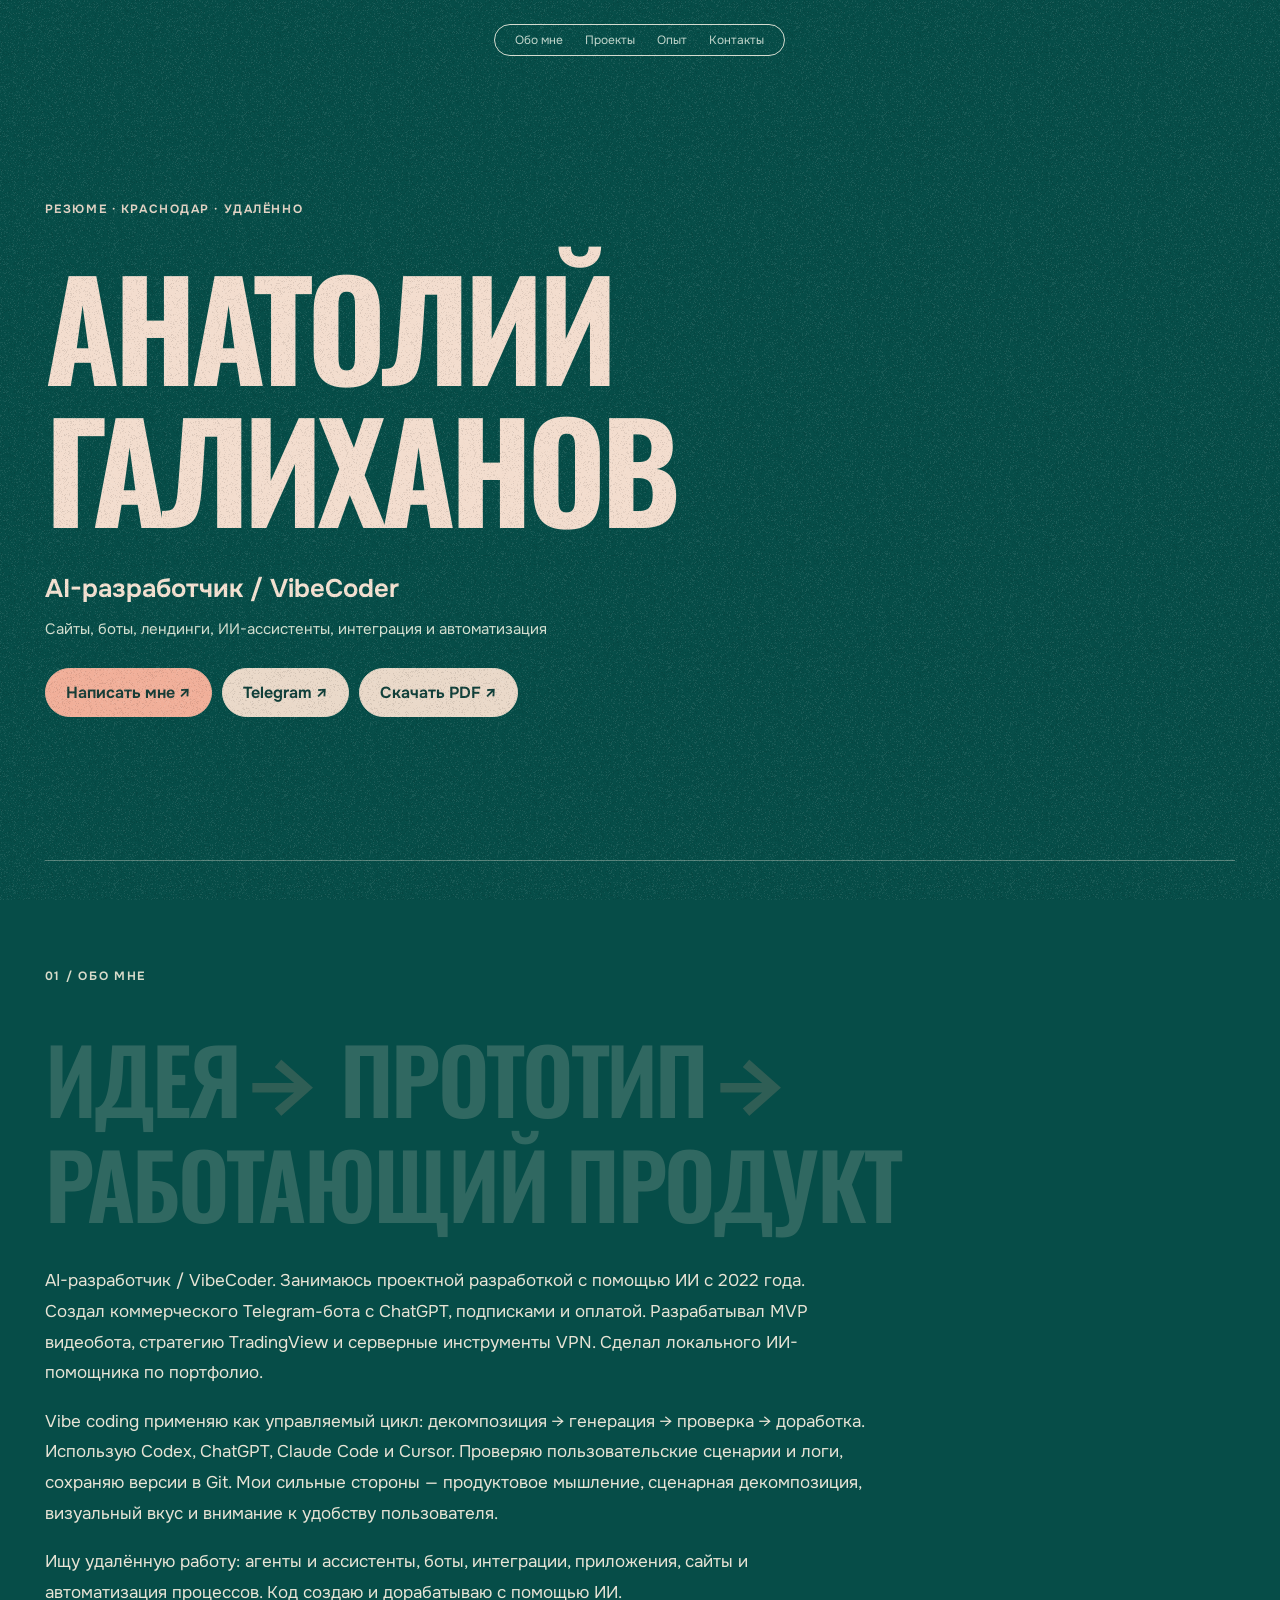
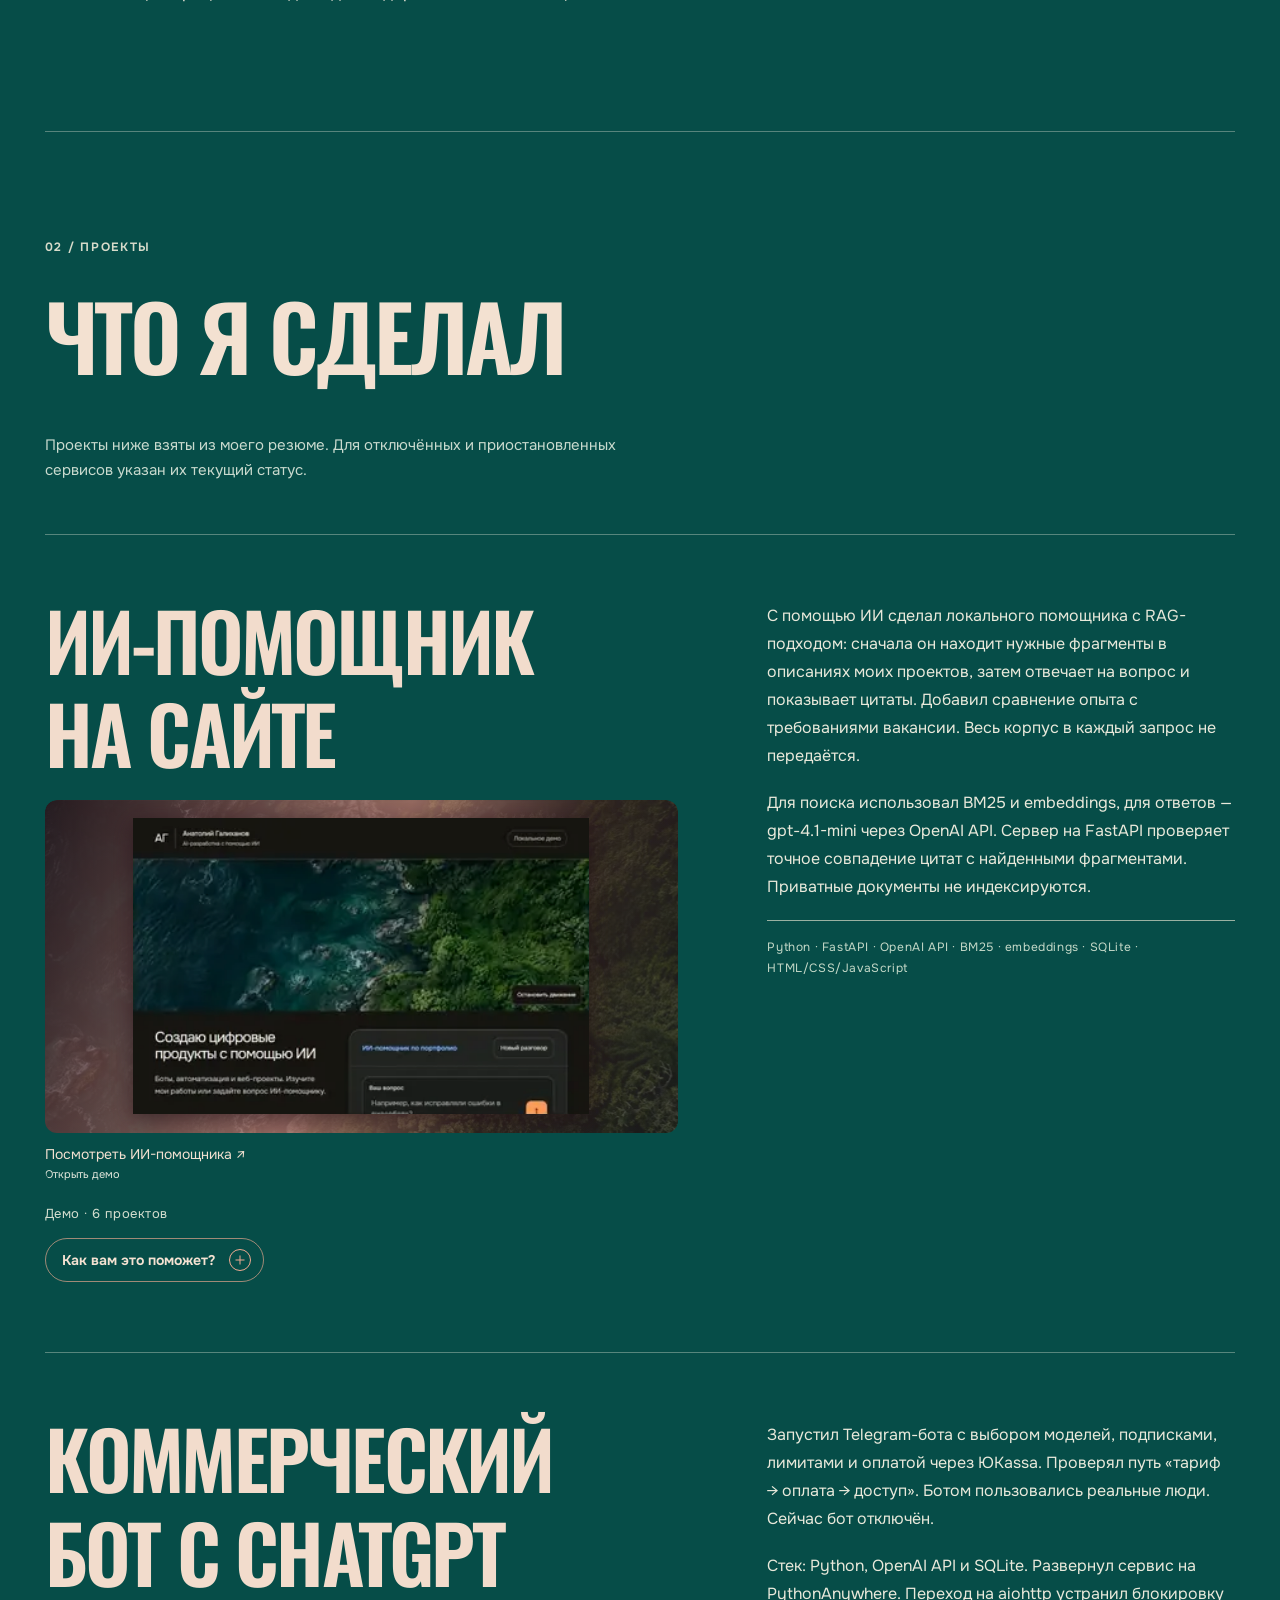
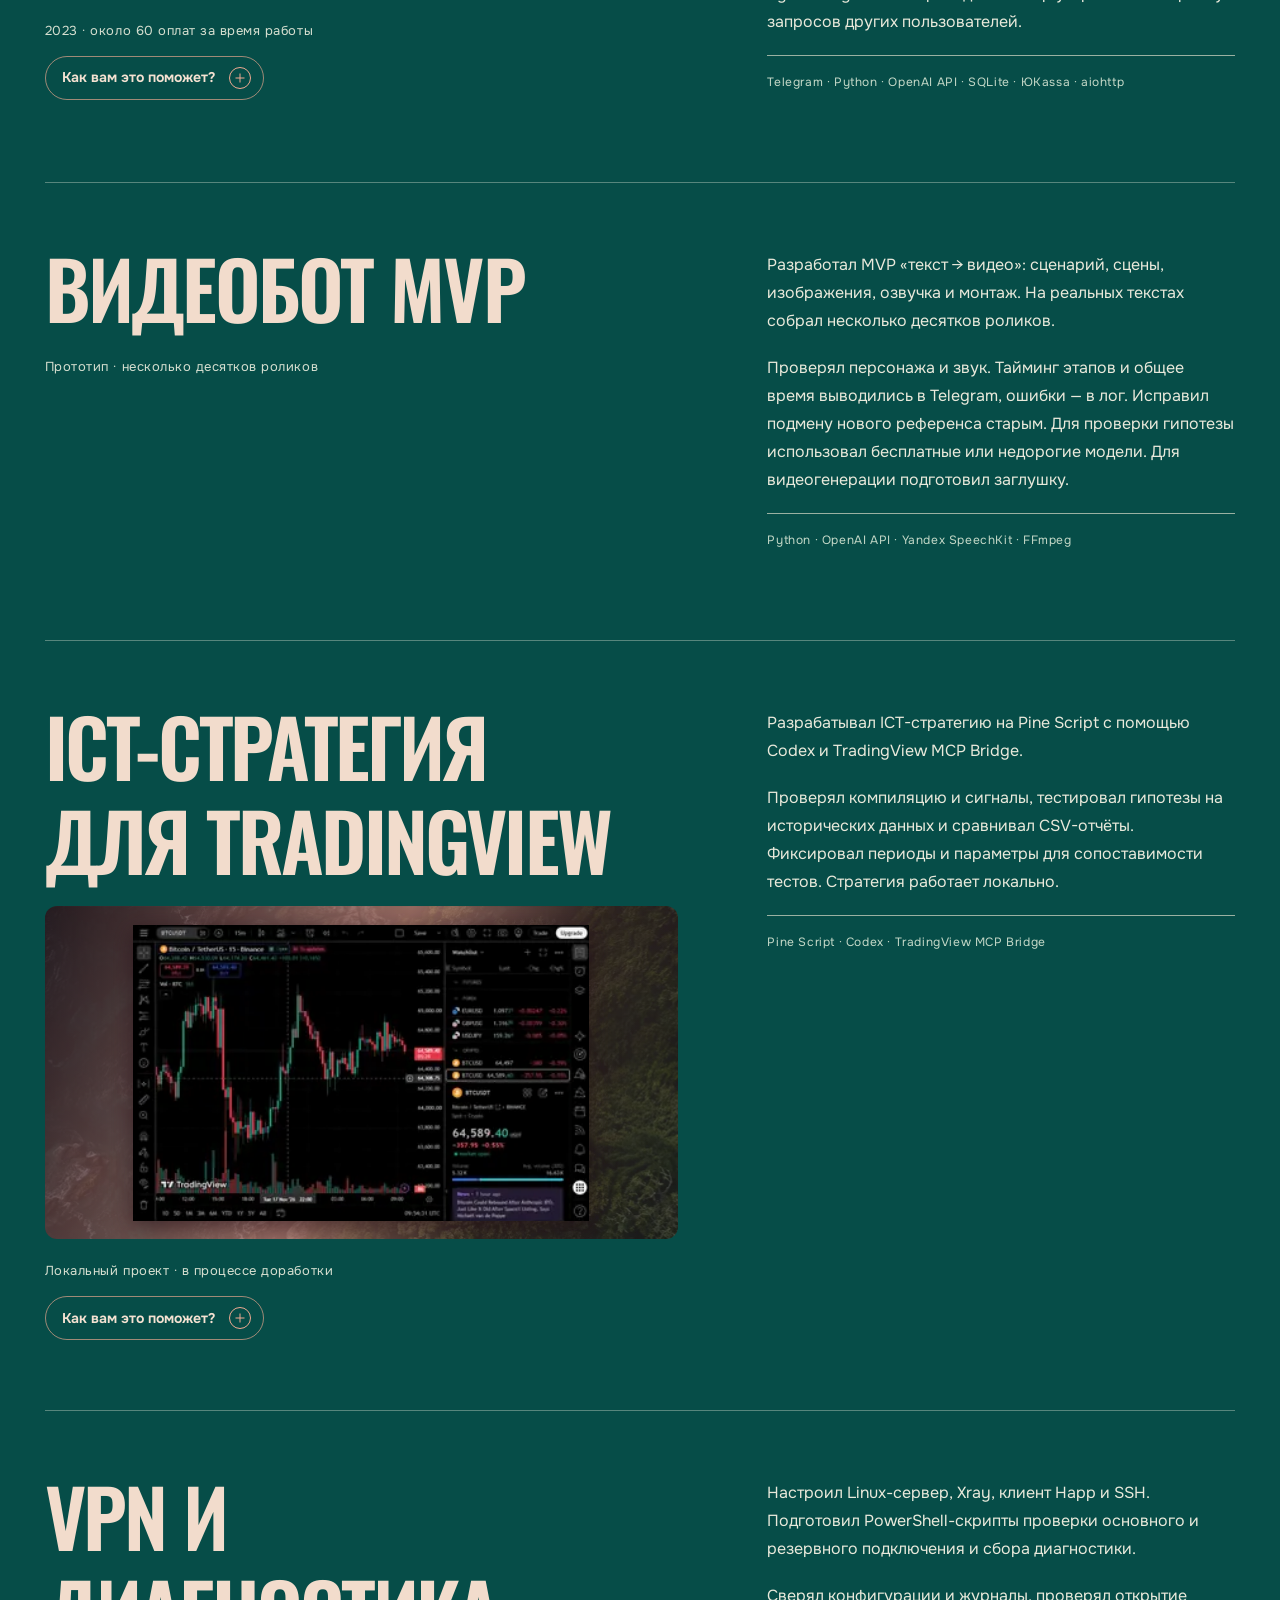
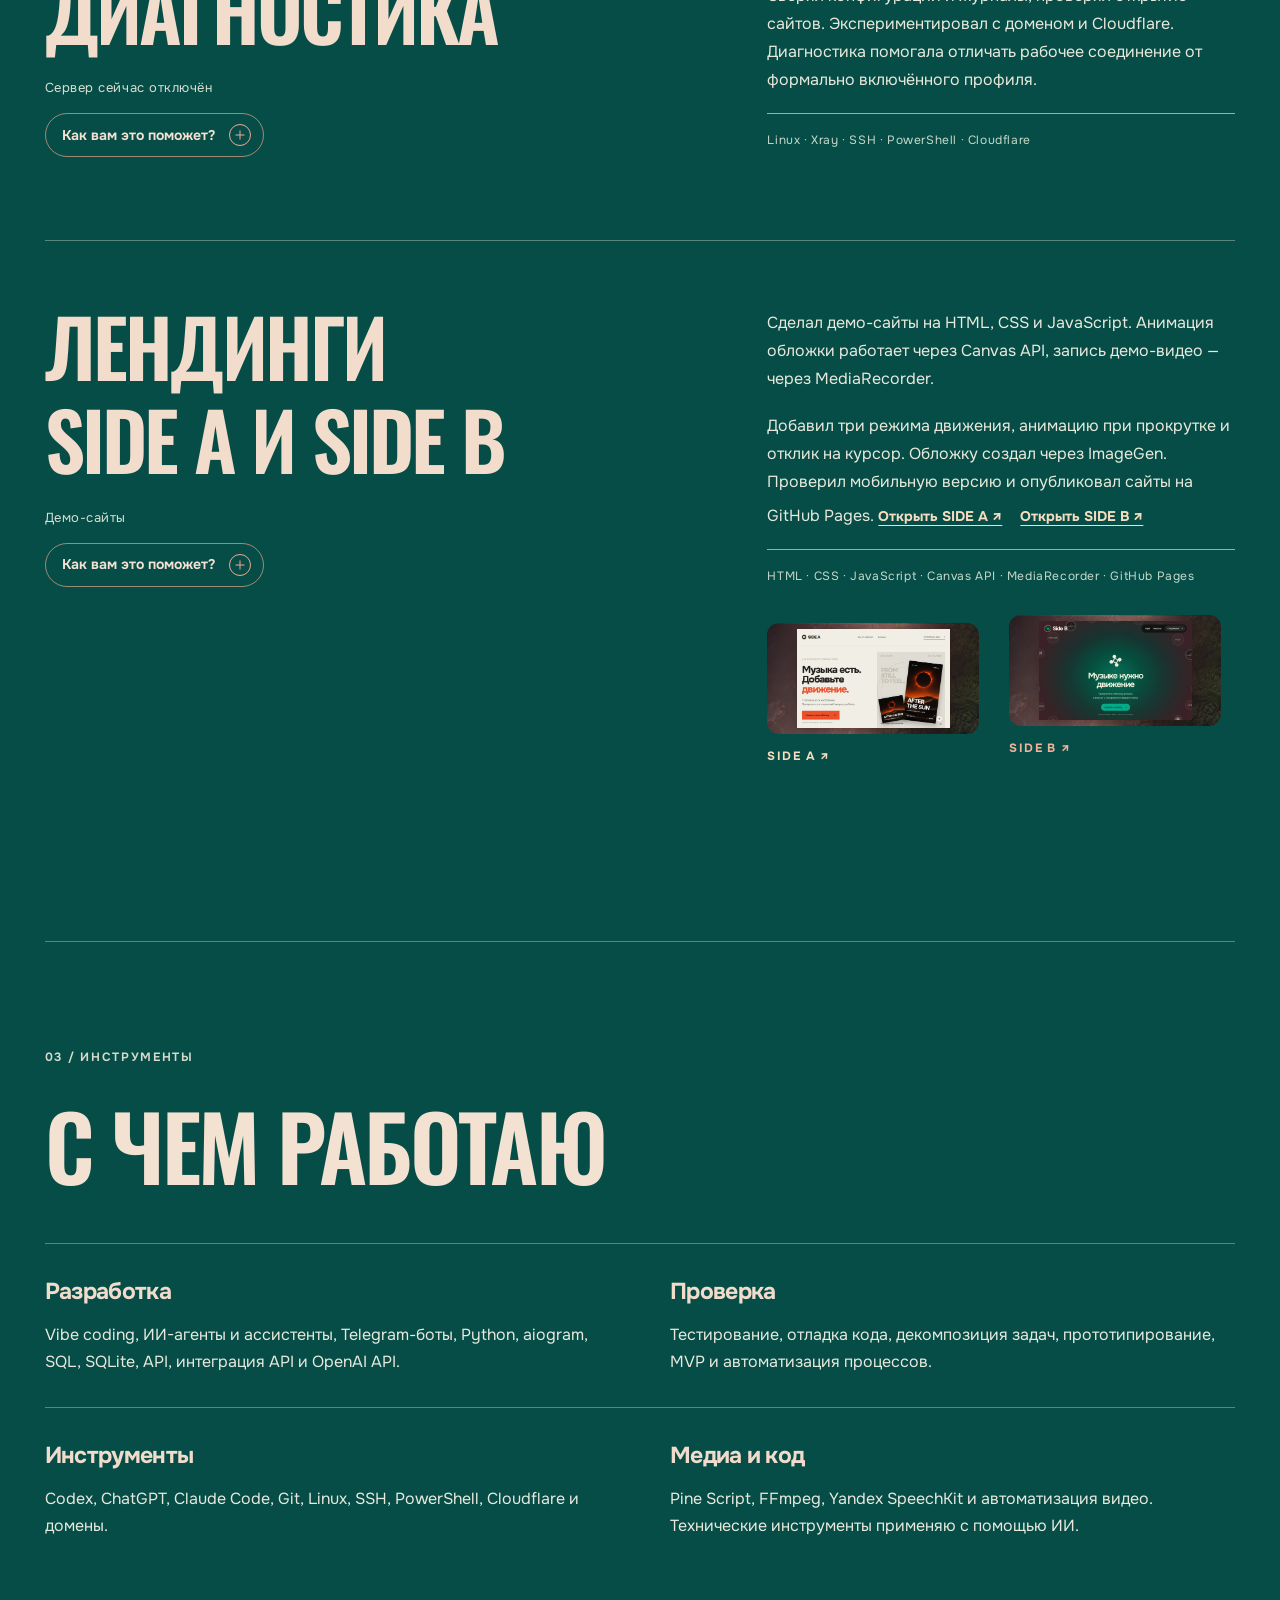
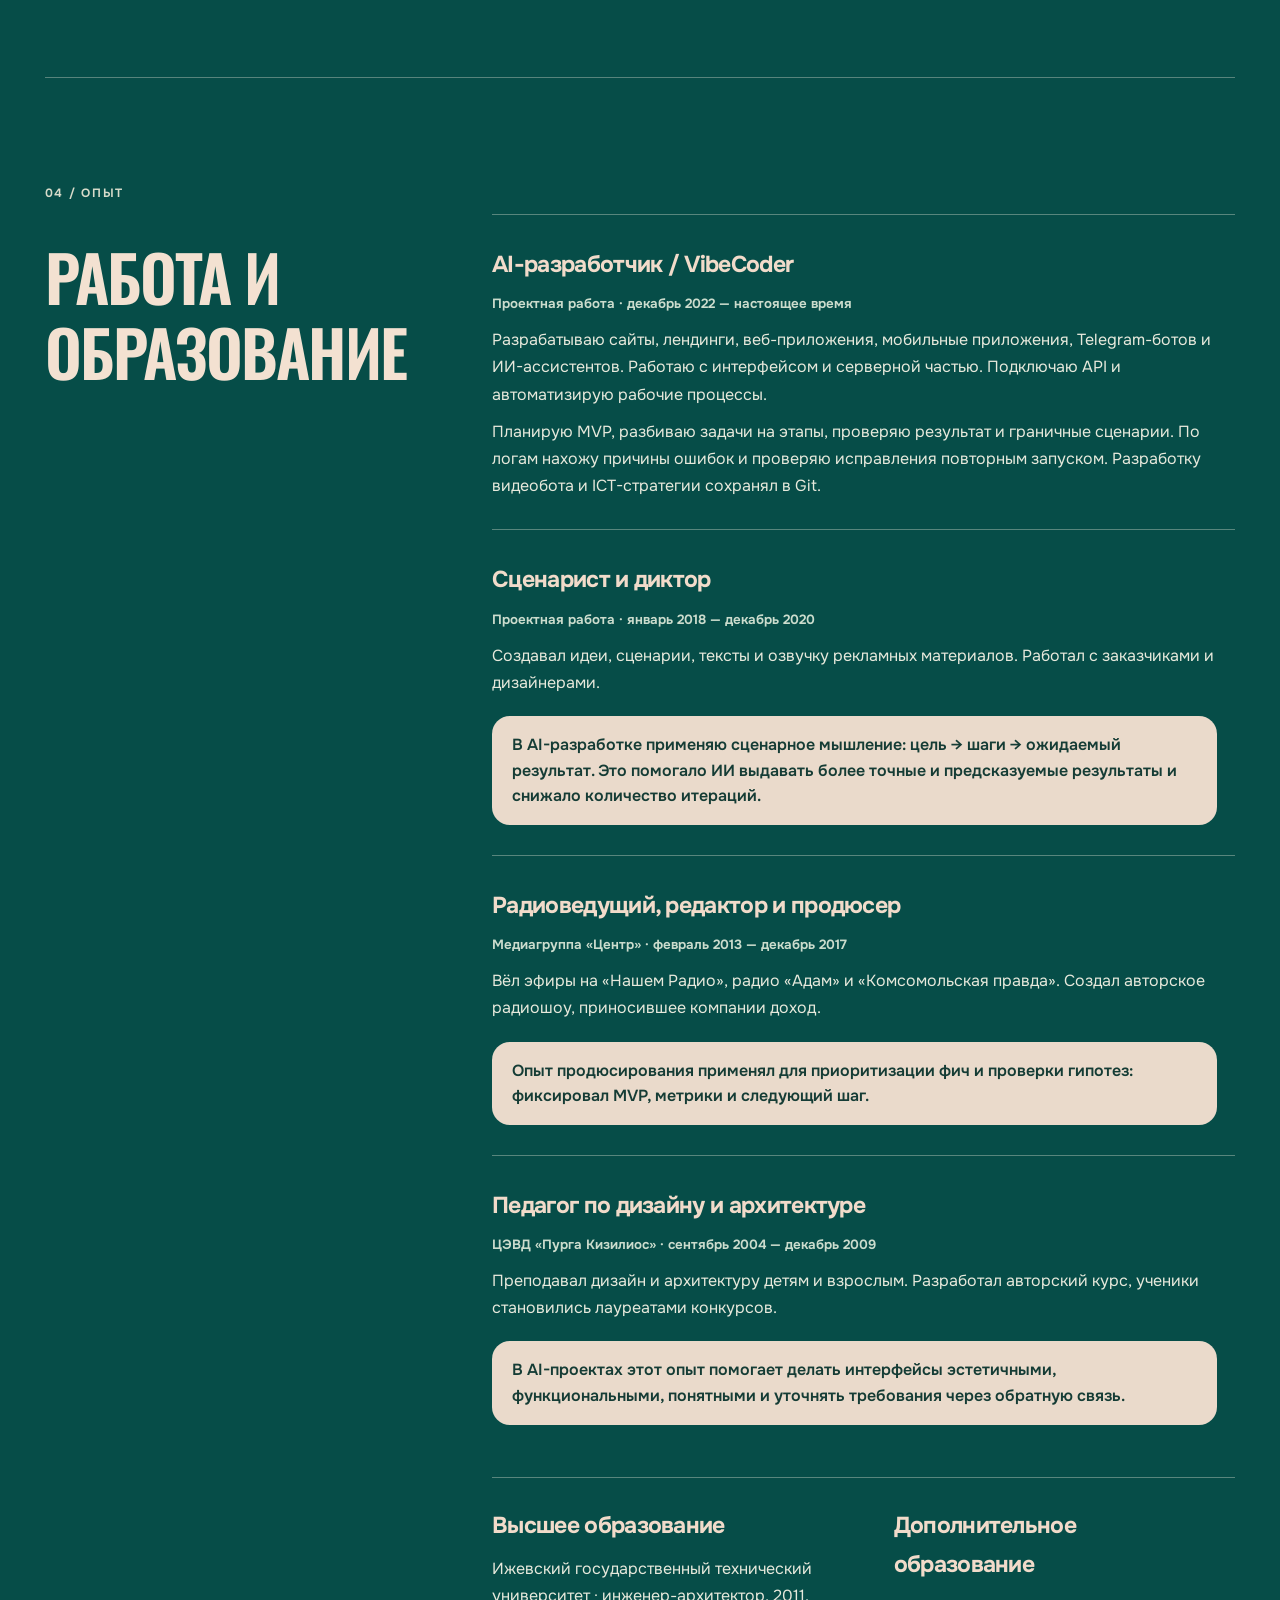
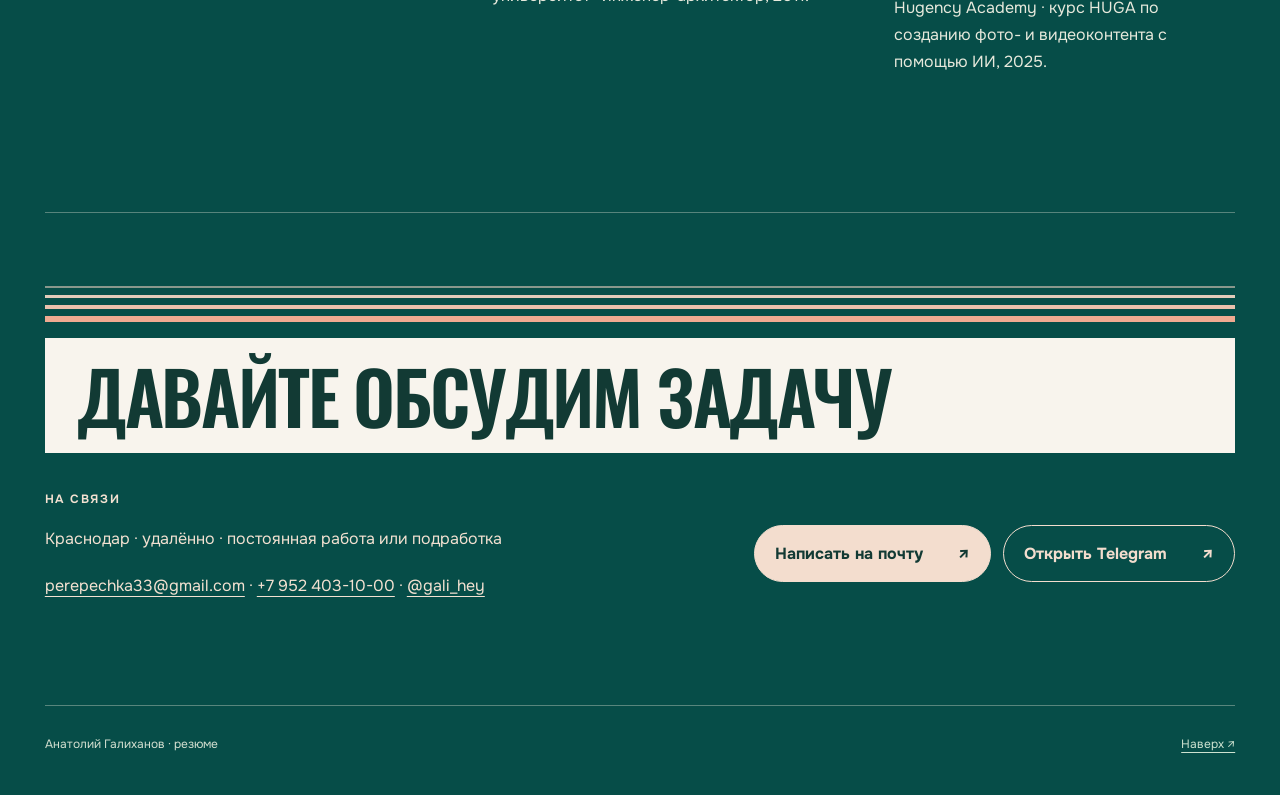
==== commit 2646ad80: "Recover portfolio previews when a sprite fails to load" ====
--- a/resume/index.html
+++ b/resume/index.html
@@ -633,15 +633,27 @@
   preloadFrames(preview);
  }
  function preloadFrames(preview){
-  if(preview.image)return;
+  if(preview.image||preview.spriteFailed)return;
   const image=new Image();
+  const url=new URL(preview.frames.dataset.src,document.baseURI);
+  if(preview.spriteRetried)url.searchParams.set('retry','1');
   preview.image=image;
   image.onload=()=>{
    preview.frames.style.setProperty('--preview-sheet','url("'+image.src+'")');
    preview.ready=true;
    sync(preview);
   };
-  image.src=preview.frames.dataset.src;
+  image.onerror=()=>{
+   preview.image=null;
+   if(!preview.spriteRetried){
+    preview.spriteRetried=true;
+    preloadFrames(preview);
+    return;
+   }
+   preview.spriteFailed=true;
+   sync(preview);
+  };
+  image.src=url.href;
  }
  function sync(preview){
   const {video}=preview;
@@ -653,14 +665,14 @@
    return;
   }
   const active=preview.visible&&!document.hidden;
-  if(mobile.matches||preview.videoFailed){
+  if(!preview.spriteFailed&&(mobile.matches||preview.videoFailed)){
    video.pause();video.classList.remove('is-playing');
    syncFrames(preview,active);
    return;
   }
   syncFrames(preview,false);
   preview.frames.classList.remove('is-ready');
-  if(!active){video.pause();return}
+  if(!active||preview.videoFailed){video.pause();return}
   if(!video.getAttribute('src'))video.src=video.dataset.src;
   video.play().catch(error=>{
    if(error.name==='AbortError')return;
@@ -681,7 +693,7 @@
  document.querySelectorAll('.project-screen').forEach(screen=>{
   const video=screen.querySelector('.project-motion');
   const frames=screen.querySelector('.project-frames');
-  const preview={video,frames,layers:[...frames.children],visible:false,image:null,ready:false,videoFailed:false,elapsed:mobile.matches?950:0,lastTime:null};
+  const preview={video,frames,layers:[...frames.children],visible:false,image:null,ready:false,spriteRetried:false,spriteFailed:false,videoFailed:false,elapsed:mobile.matches?950:0,lastTime:null};
   previews.set(screen,preview);
   video.muted=true;
   video.addEventListener('playing',()=>video.classList.add('is-playing'));
@@ -691,6 +703,7 @@
  });
  function syncAll(){previews.forEach(sync)}
  document.addEventListener('visibilitychange',syncAll);
+ window.addEventListener('pageshow',syncAll);
  if(mobile.addEventListener)mobile.addEventListener('change',syncAll);
  if(reduced.addEventListener)reduced.addEventListener('change',syncAll);
 })();
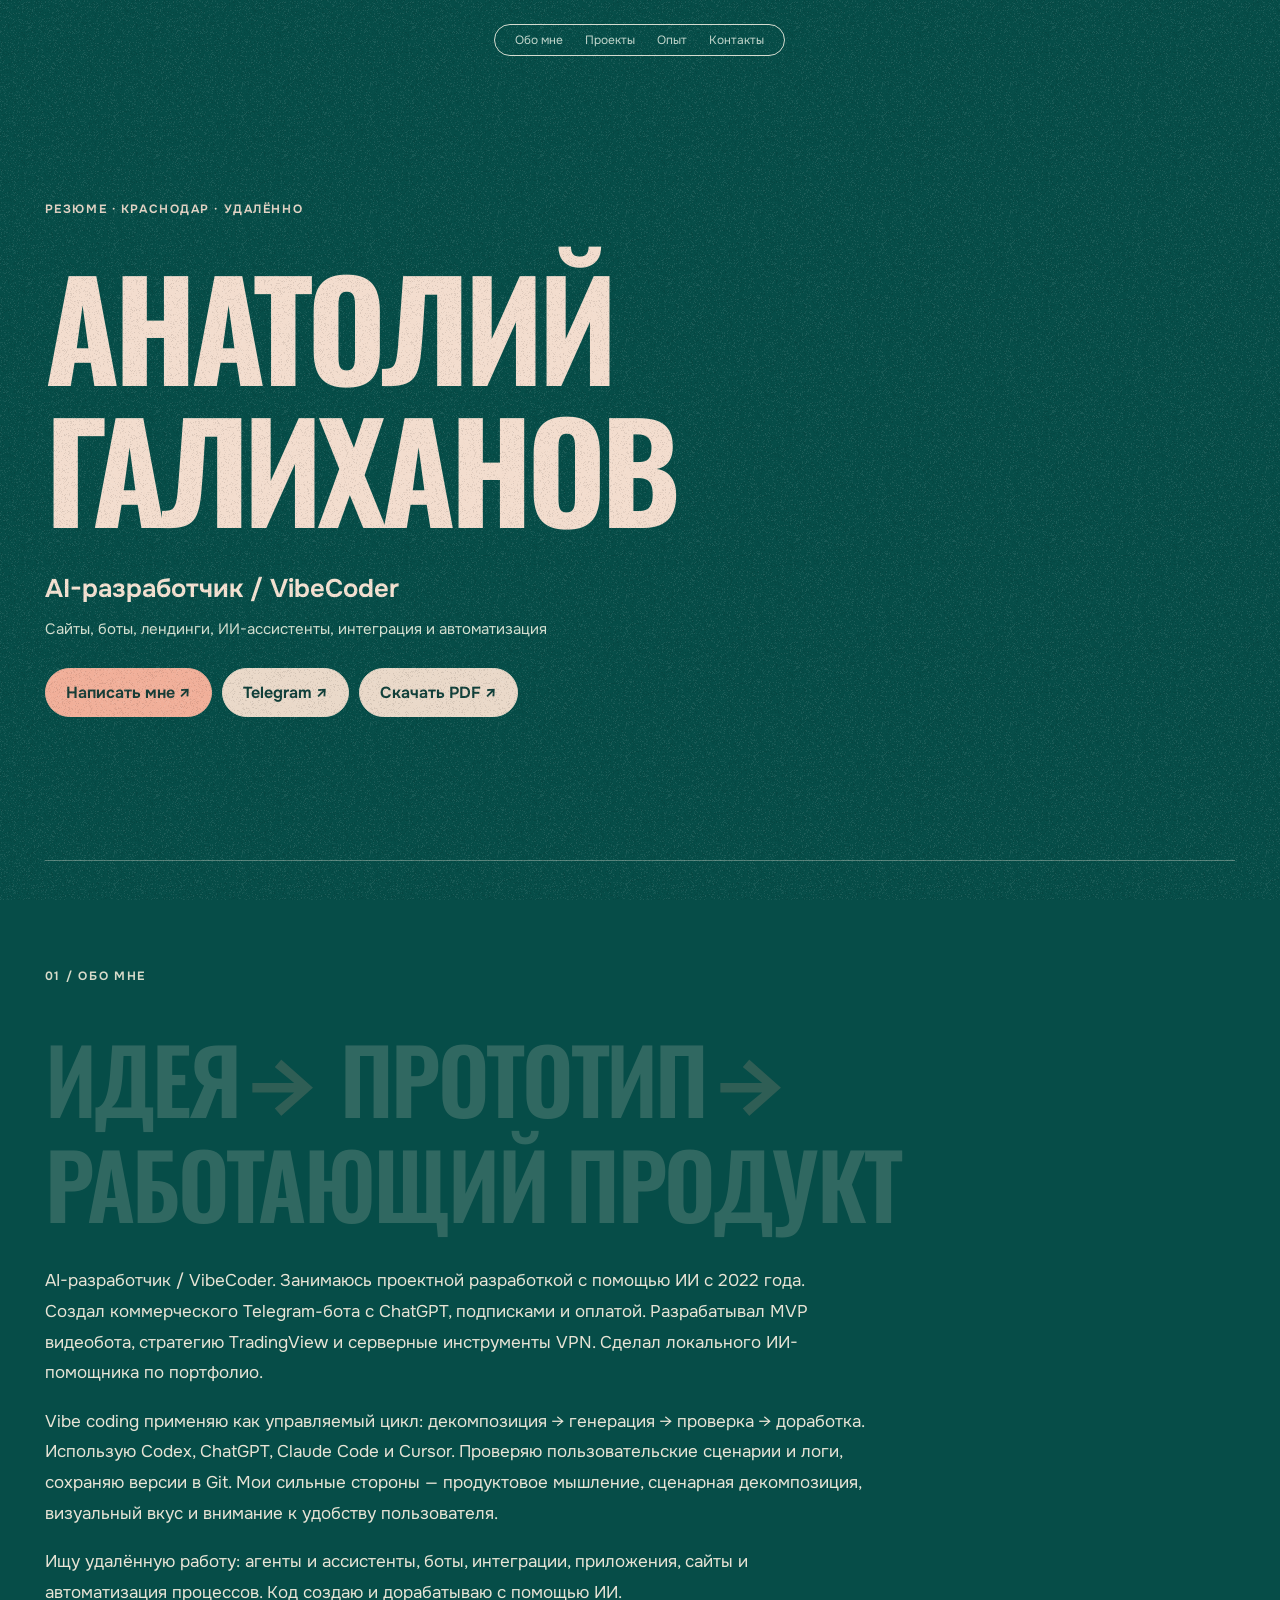
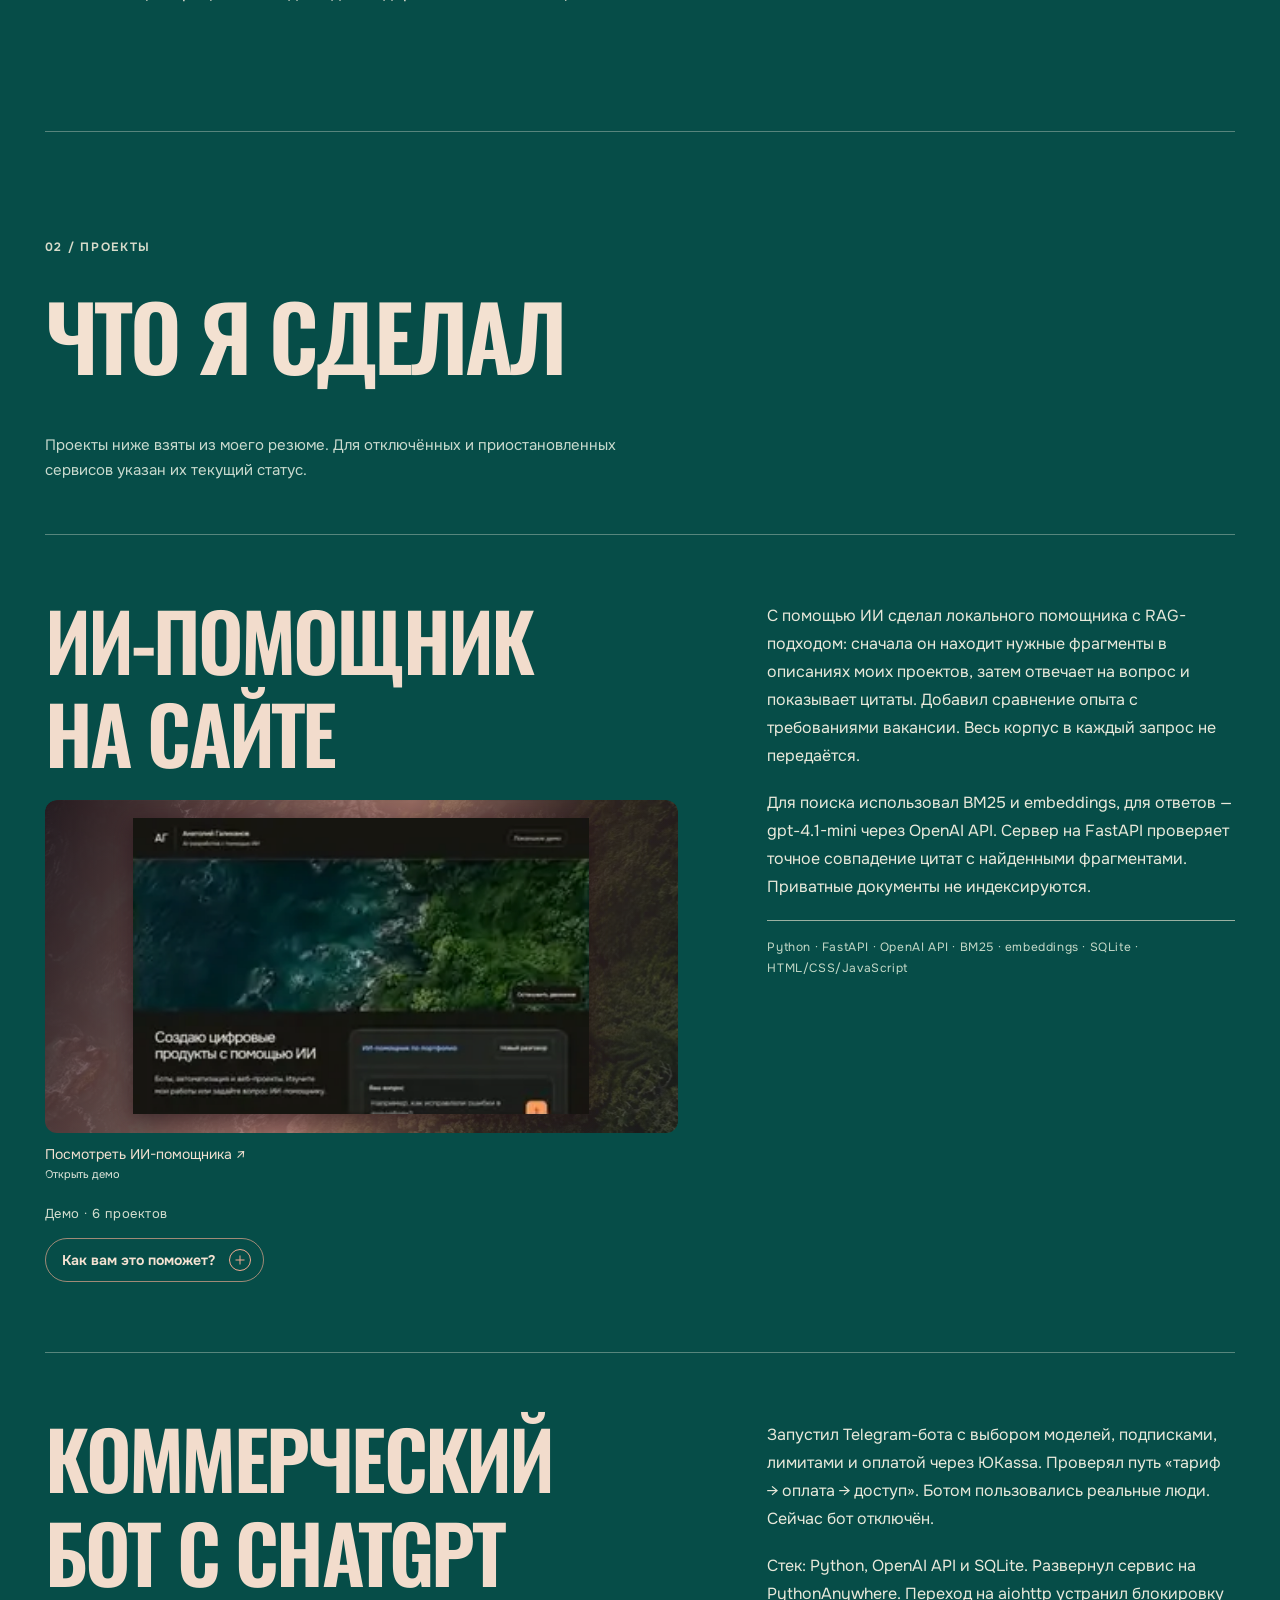
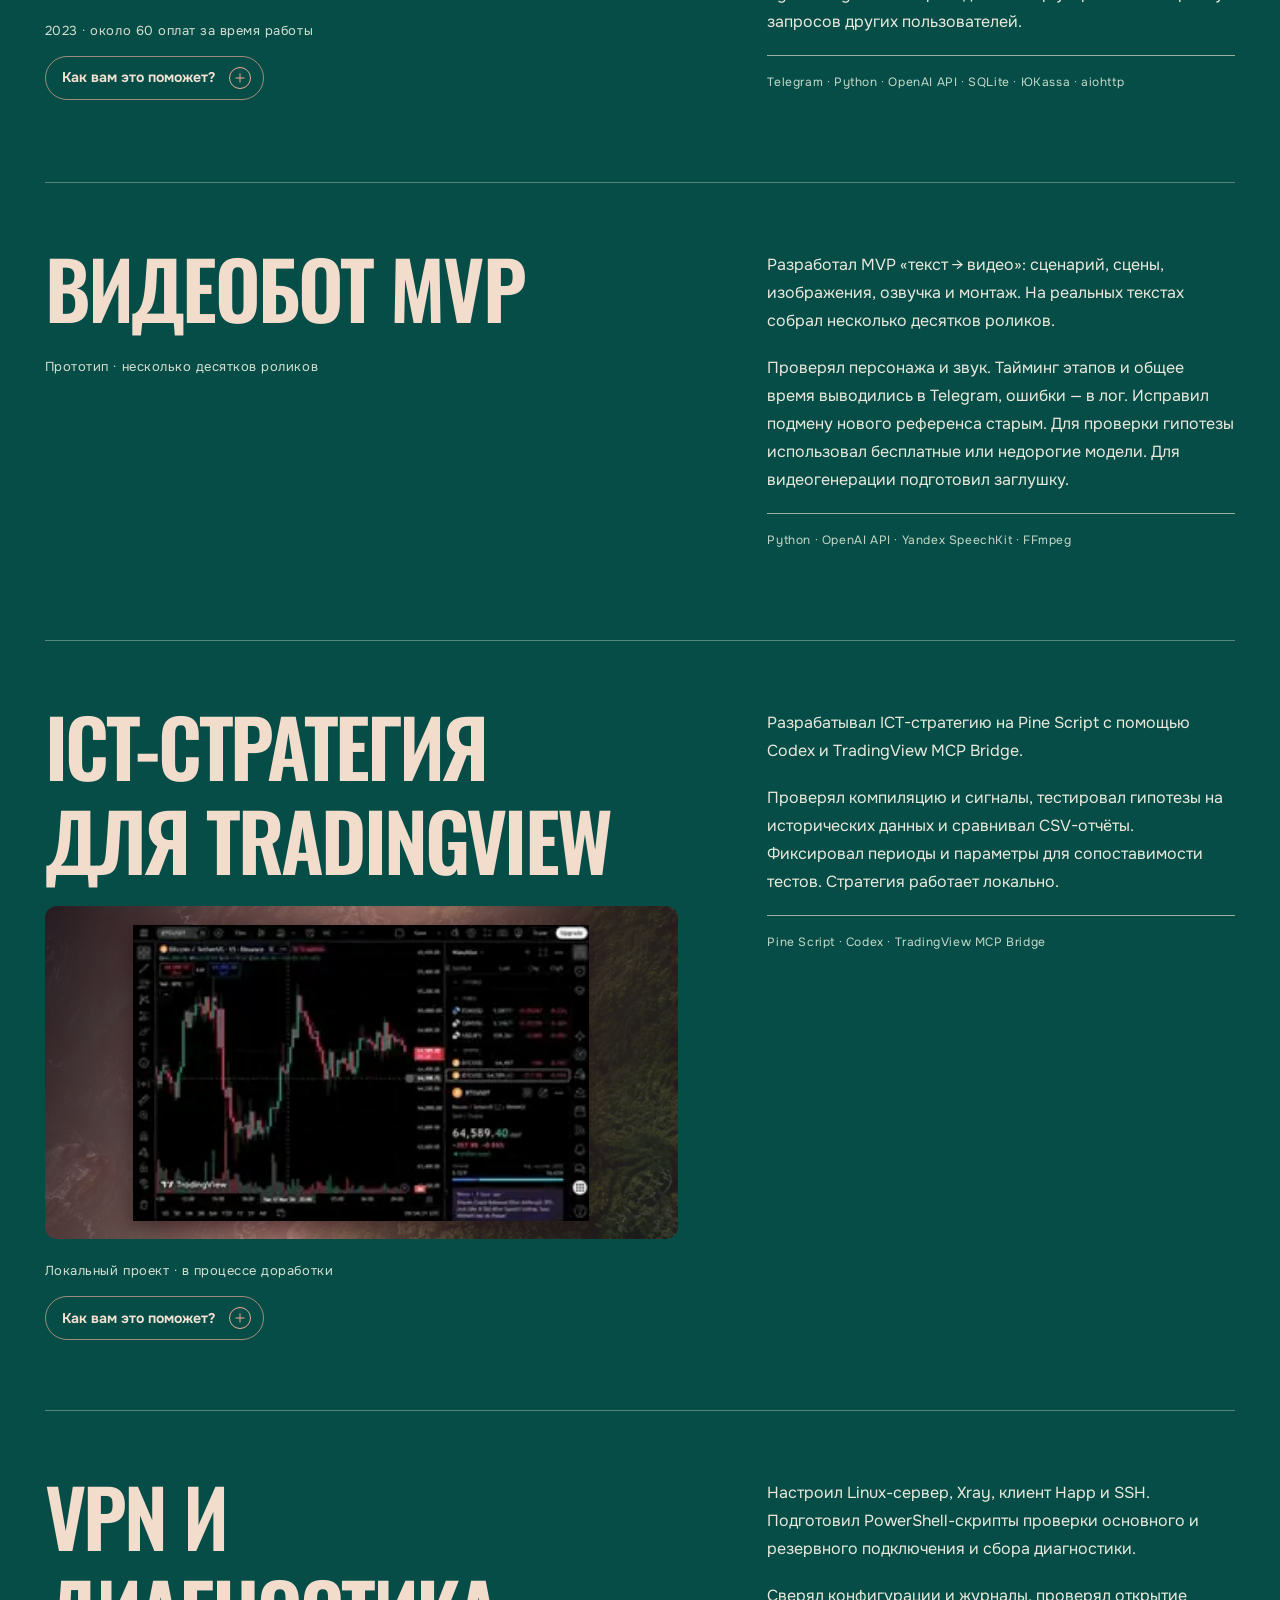
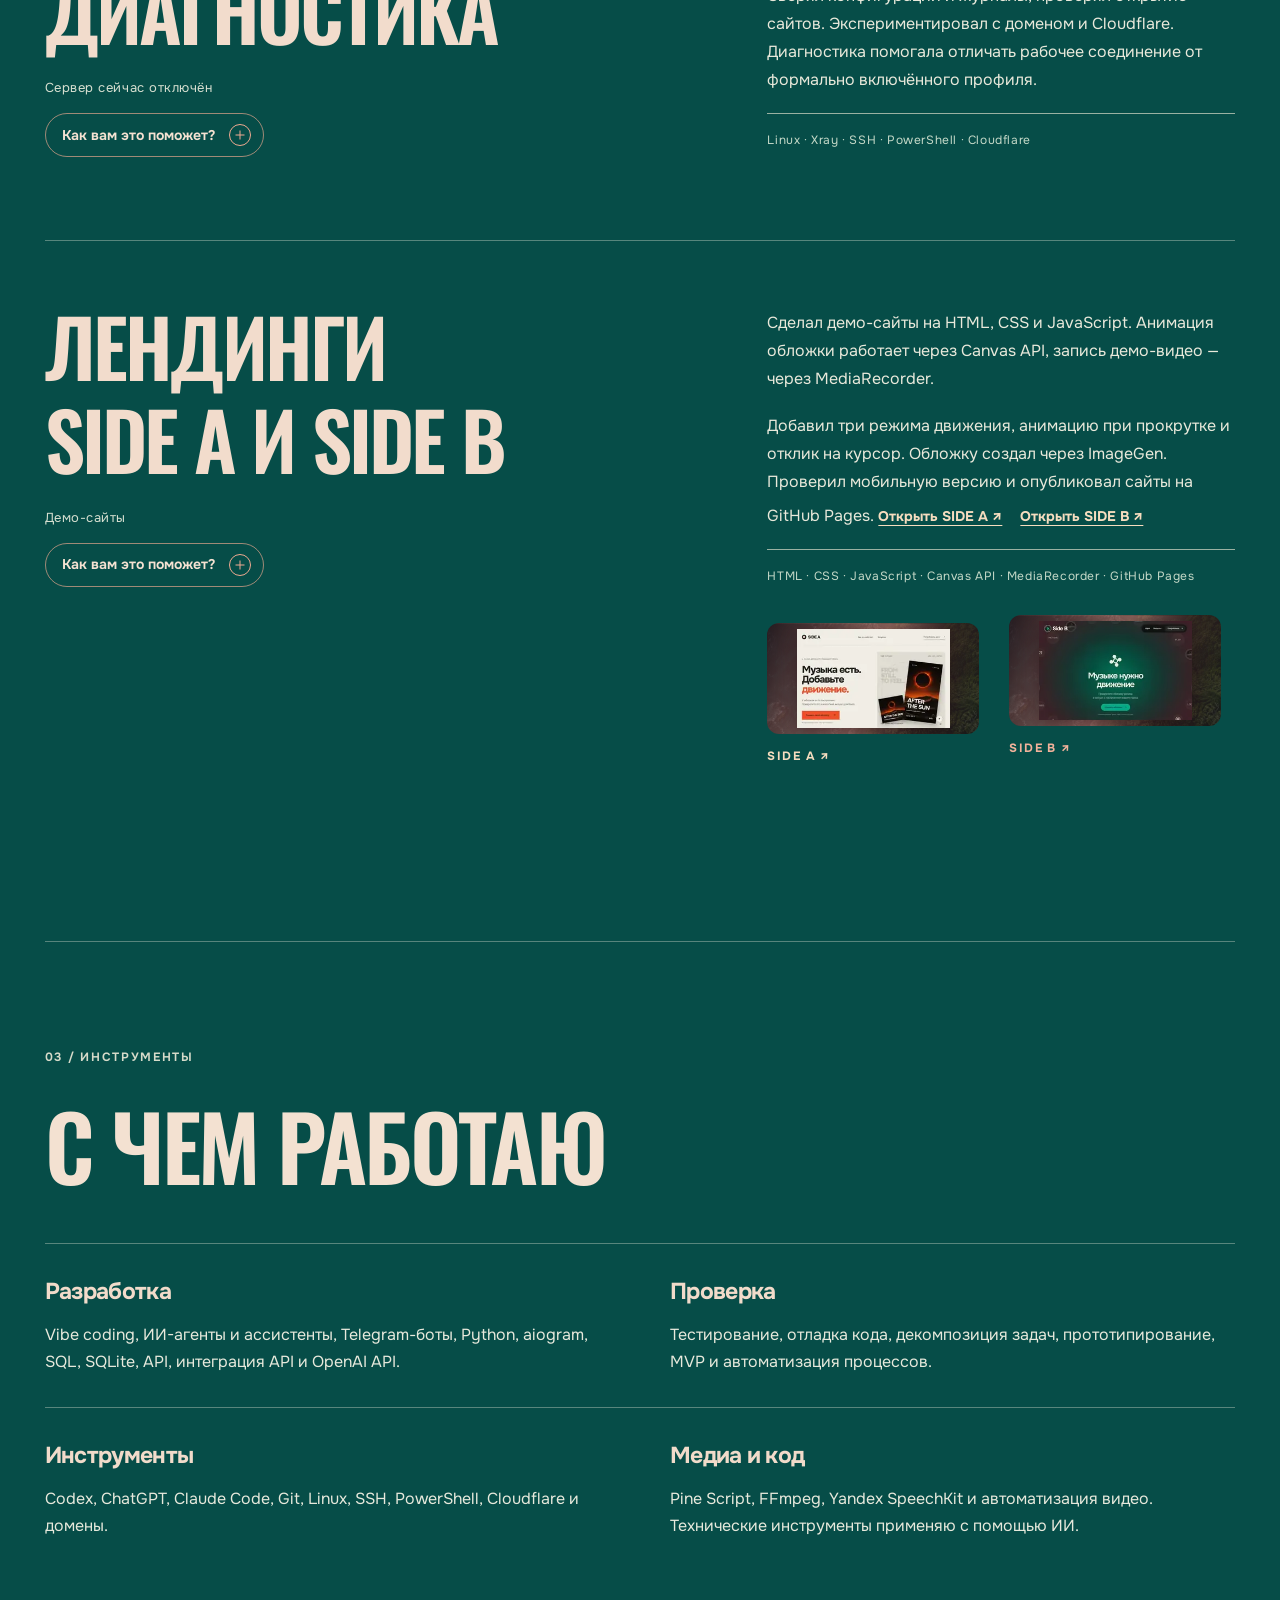
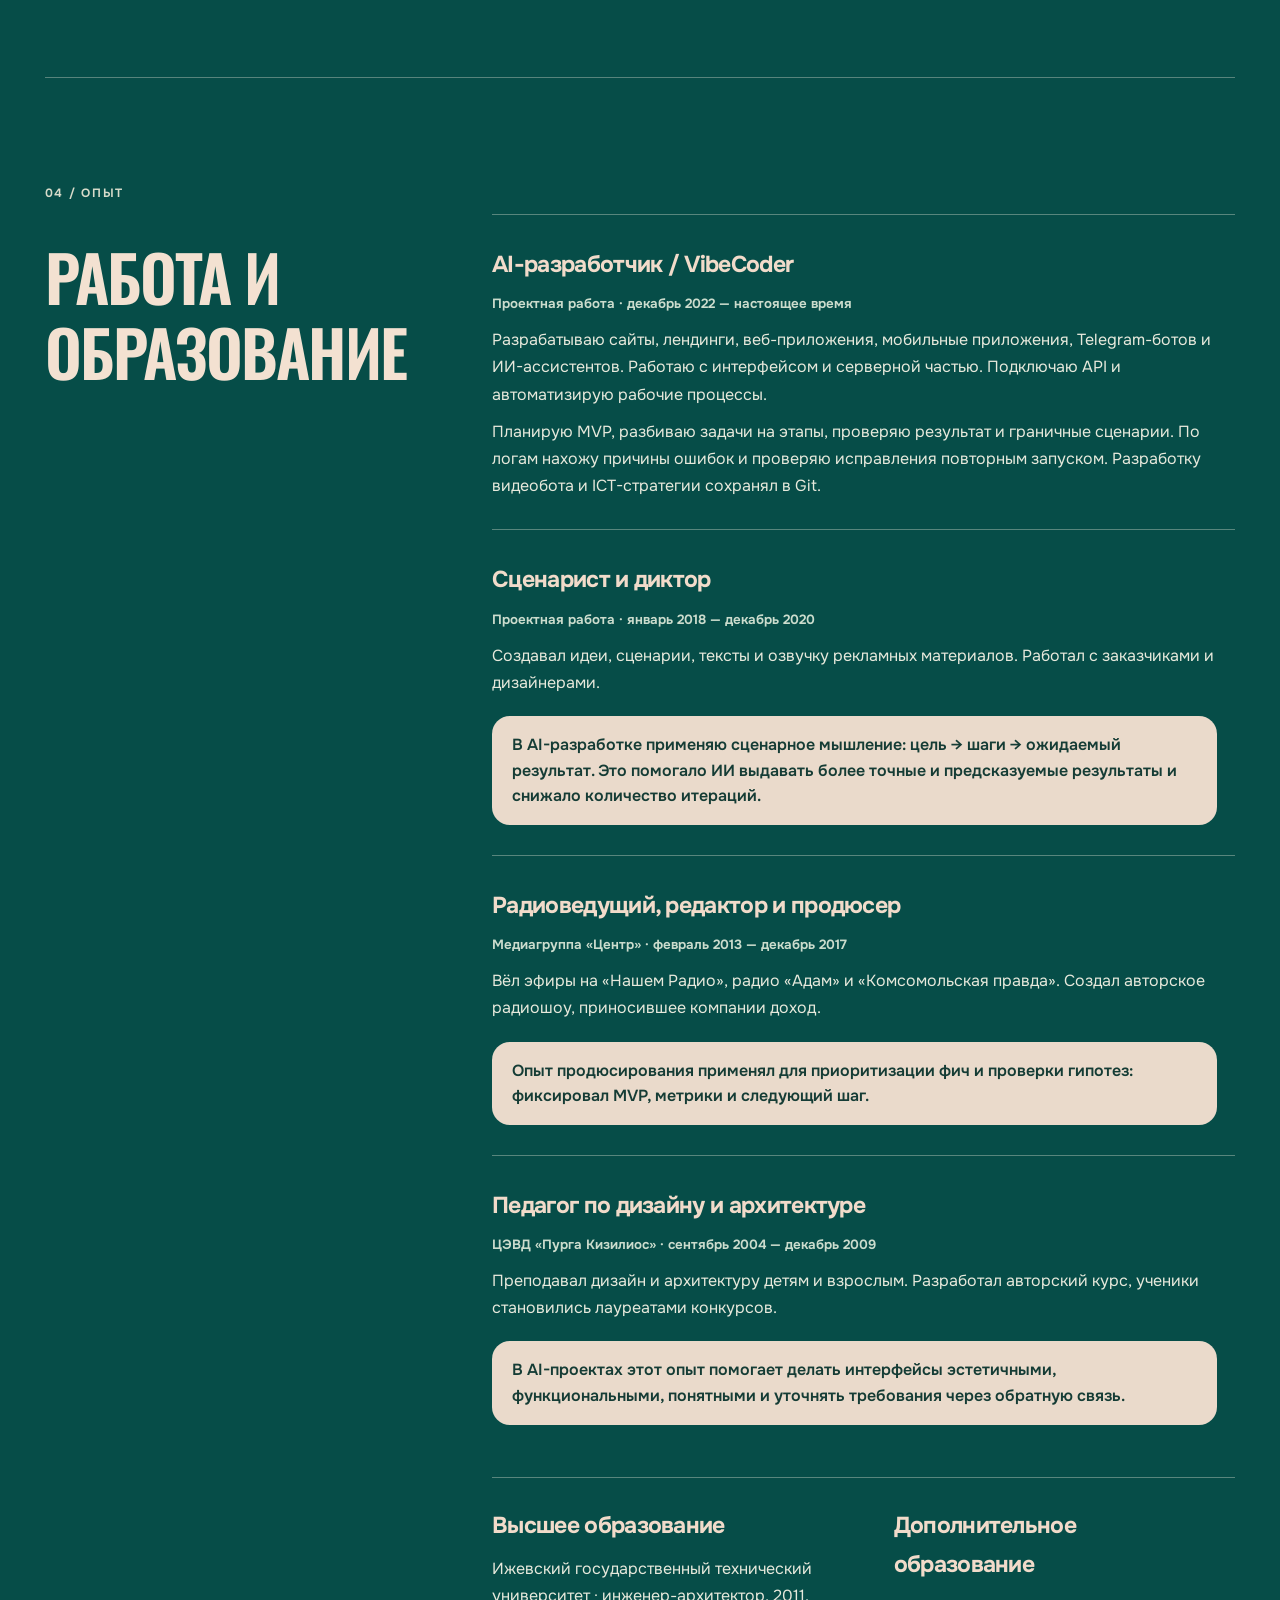
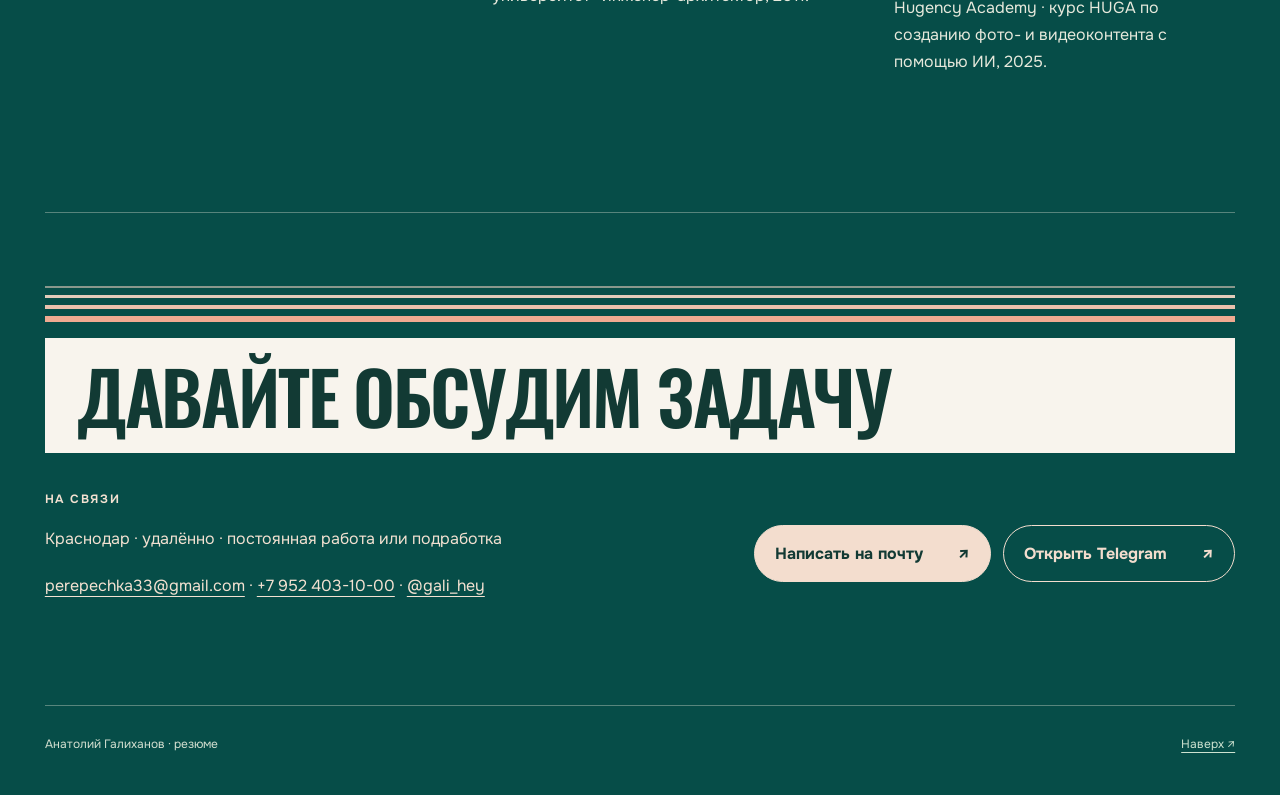
==== commit 2a9f07ff: "Reduce decoded memory for mobile portfolio previews" ====
--- a/resume/index.html
+++ b/resume/index.html
@@ -298,7 +298,7 @@
  <div class="project-screen">
   <img class="project-poster" src="assets/rag-motion.jpg" alt="" loading="lazy" decoding="async">
   <video class="project-motion" data-src="assets/rag-smooth.mp4" muted playsinline preload="none" tabindex="-1" disablepictureinpicture loop></video>
-  <div class="project-frames" data-src="assets/rag-smooth.webp"><i></i><i></i></div>
+  <div class="project-frames" data-src="assets/rag-smooth.webp?v=280"><i></i><i></i></div>
  </div>
 </div><span class="rag-preview-label">Посмотреть ИИ-помощника <span aria-hidden="true">↗</span><small>Открыть демо</small></span></a><p class="rank">Демо · 6 проектов</p><details class="project-benefit">
  <summary>Как вам это поможет?<span class="project-benefit-icon" aria-hidden="true"></span></summary>
@@ -314,7 +314,7 @@
   <div class="project-screen">
    <img class="project-poster" src="assets/tradingview-poster.jpg" alt="" loading="lazy" decoding="async">
    <video class="project-motion" data-src="assets/tradingview-loop.mp4" muted playsinline preload="none" tabindex="-1" disablepictureinpicture loop></video>
-   <div class="project-frames" data-src="assets/tradingview-frames.webp"><i></i><i></i></div>
+   <div class="project-frames" data-src="assets/tradingview-frames.webp?v=280"><i></i><i></i></div>
   </div>
  </div>
 </a><p class="rank">Локальный проект · в процессе доработки</p><details class="project-benefit">
@@ -330,13 +330,13 @@
  <div class="project-screen">
   <img class="project-poster" src="assets/side-a-motion.jpg" alt="" loading="lazy" decoding="async">
   <video class="project-motion" data-src="assets/side-a-smooth.mp4" muted playsinline preload="none" tabindex="-1" disablepictureinpicture loop></video>
-  <div class="project-frames" data-src="assets/side-a-smooth.webp"><i></i><i></i></div>
+  <div class="project-frames" data-src="assets/side-a-smooth.webp?v=280"><i></i><i></i></div>
  </div>
 </div><span>SIDE A ↗</span></a><a href="https://galihey.github.io/side-a-cover-motion/side-b/?v=6" target="_blank" rel="noopener noreferrer"><div class="project-stage" aria-hidden="true">
  <div class="project-screen">
   <img class="project-poster" src="assets/side-b-motion.jpg" alt="" loading="lazy" decoding="async">
   <video class="project-motion" data-src="assets/side-b-smooth.mp4" muted playsinline preload="none" tabindex="-1" disablepictureinpicture loop></video>
-  <div class="project-frames" data-src="assets/side-b-smooth.webp"><i></i><i></i></div>
+  <div class="project-frames" data-src="assets/side-b-smooth.webp?v=280"><i></i><i></i></div>
  </div>
 </div><span>SIDE B ↗</span></a></div></div></article></section>
 <section class="section" id="skills"><span class="section-index">03 / ИНСТРУМЕНТЫ</span><h2 class="section-title"><span class="fitted-line"><span>С чем работаю</span></span></h2><div class="resume-grid"><div><h3>Разработка</h3><p>Vibe coding, ИИ-агенты и ассистенты, Telegram-боты, Python, aiogram, SQL, SQLite, API, интеграция API и OpenAI API.</p></div><div><h3>Проверка</h3><p>Тестирование, отладка кода, декомпозиция задач, прототипирование, MVP и автоматизация процессов.</p></div><div><h3>Инструменты</h3><p>Codex, ChatGPT, Claude Code, Git, Linux, SSH, PowerShell, Cloudflare и домены.</p></div><div><h3>Медиа и код</h3><p>Pine Script, FFmpeg, Yandex SpeechKit и автоматизация видео. Технические инструменты применяю с помощью ИИ.</p></div></div></section>
